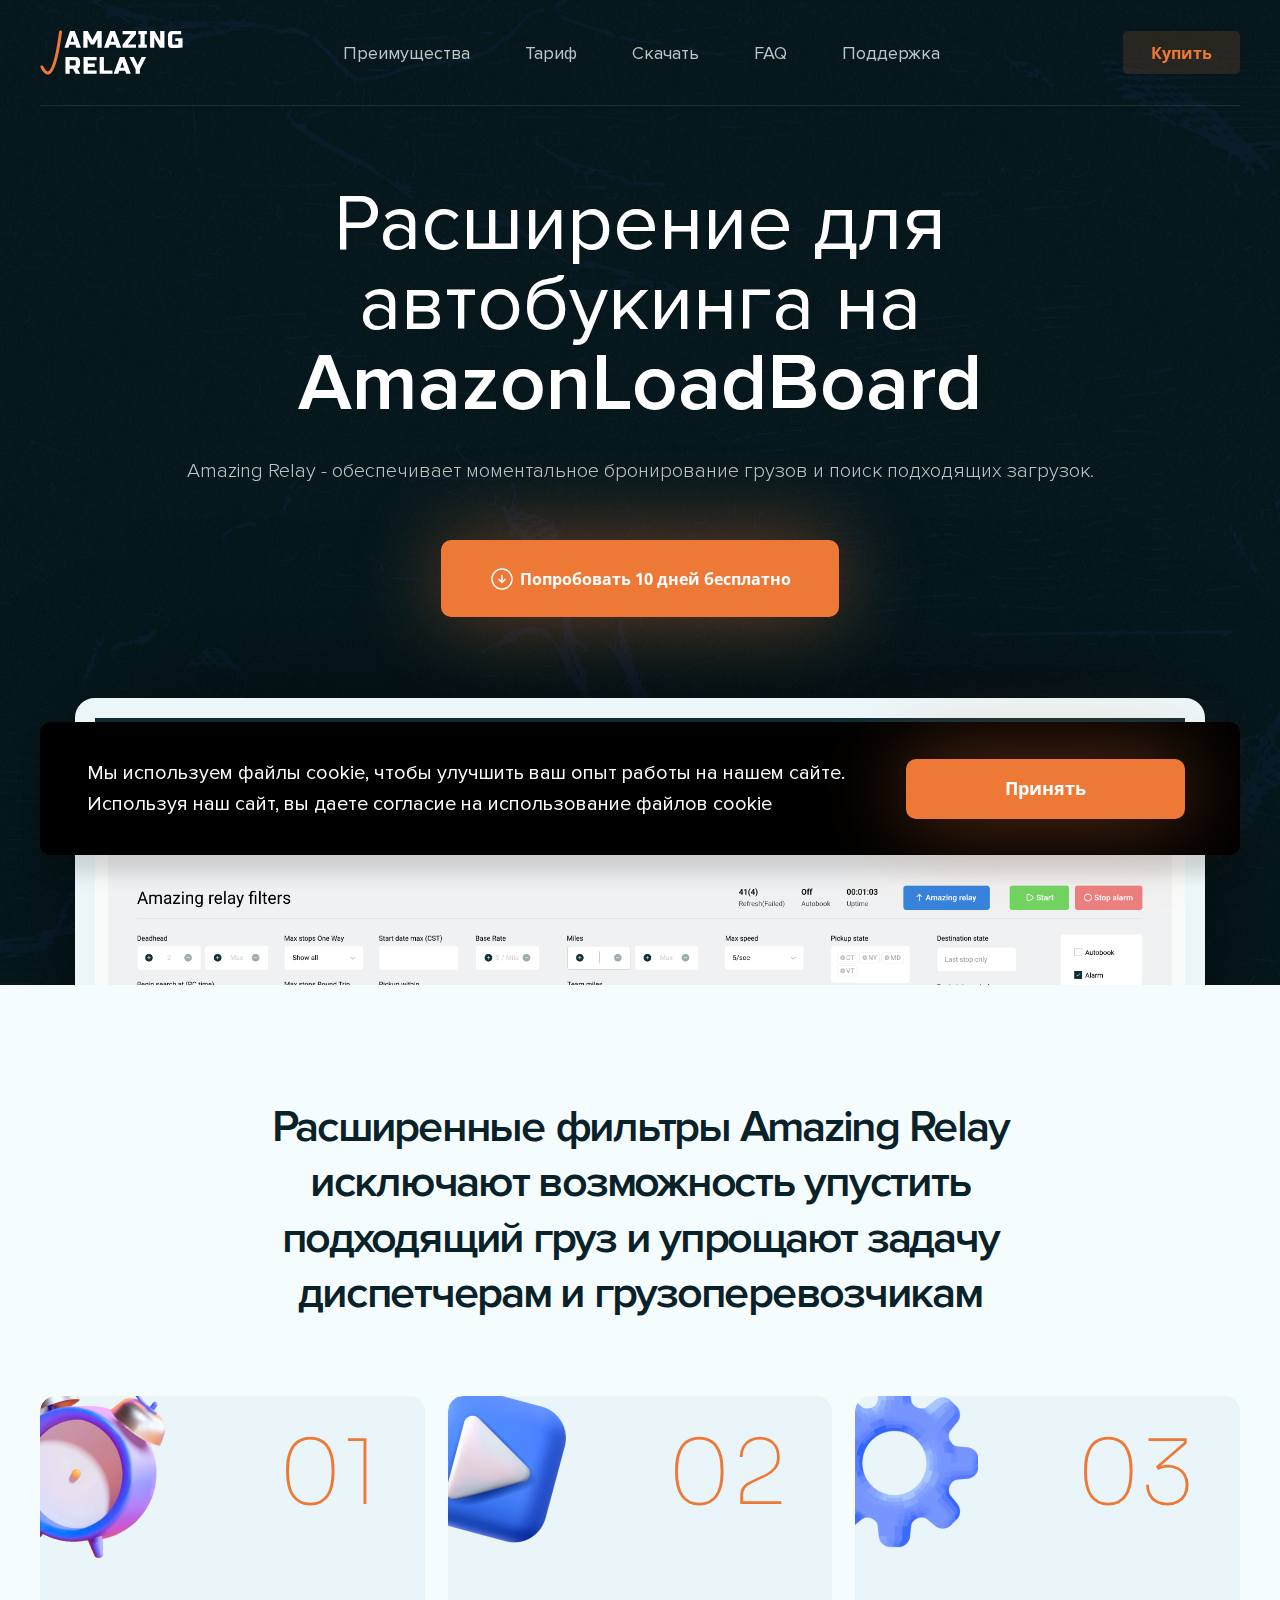
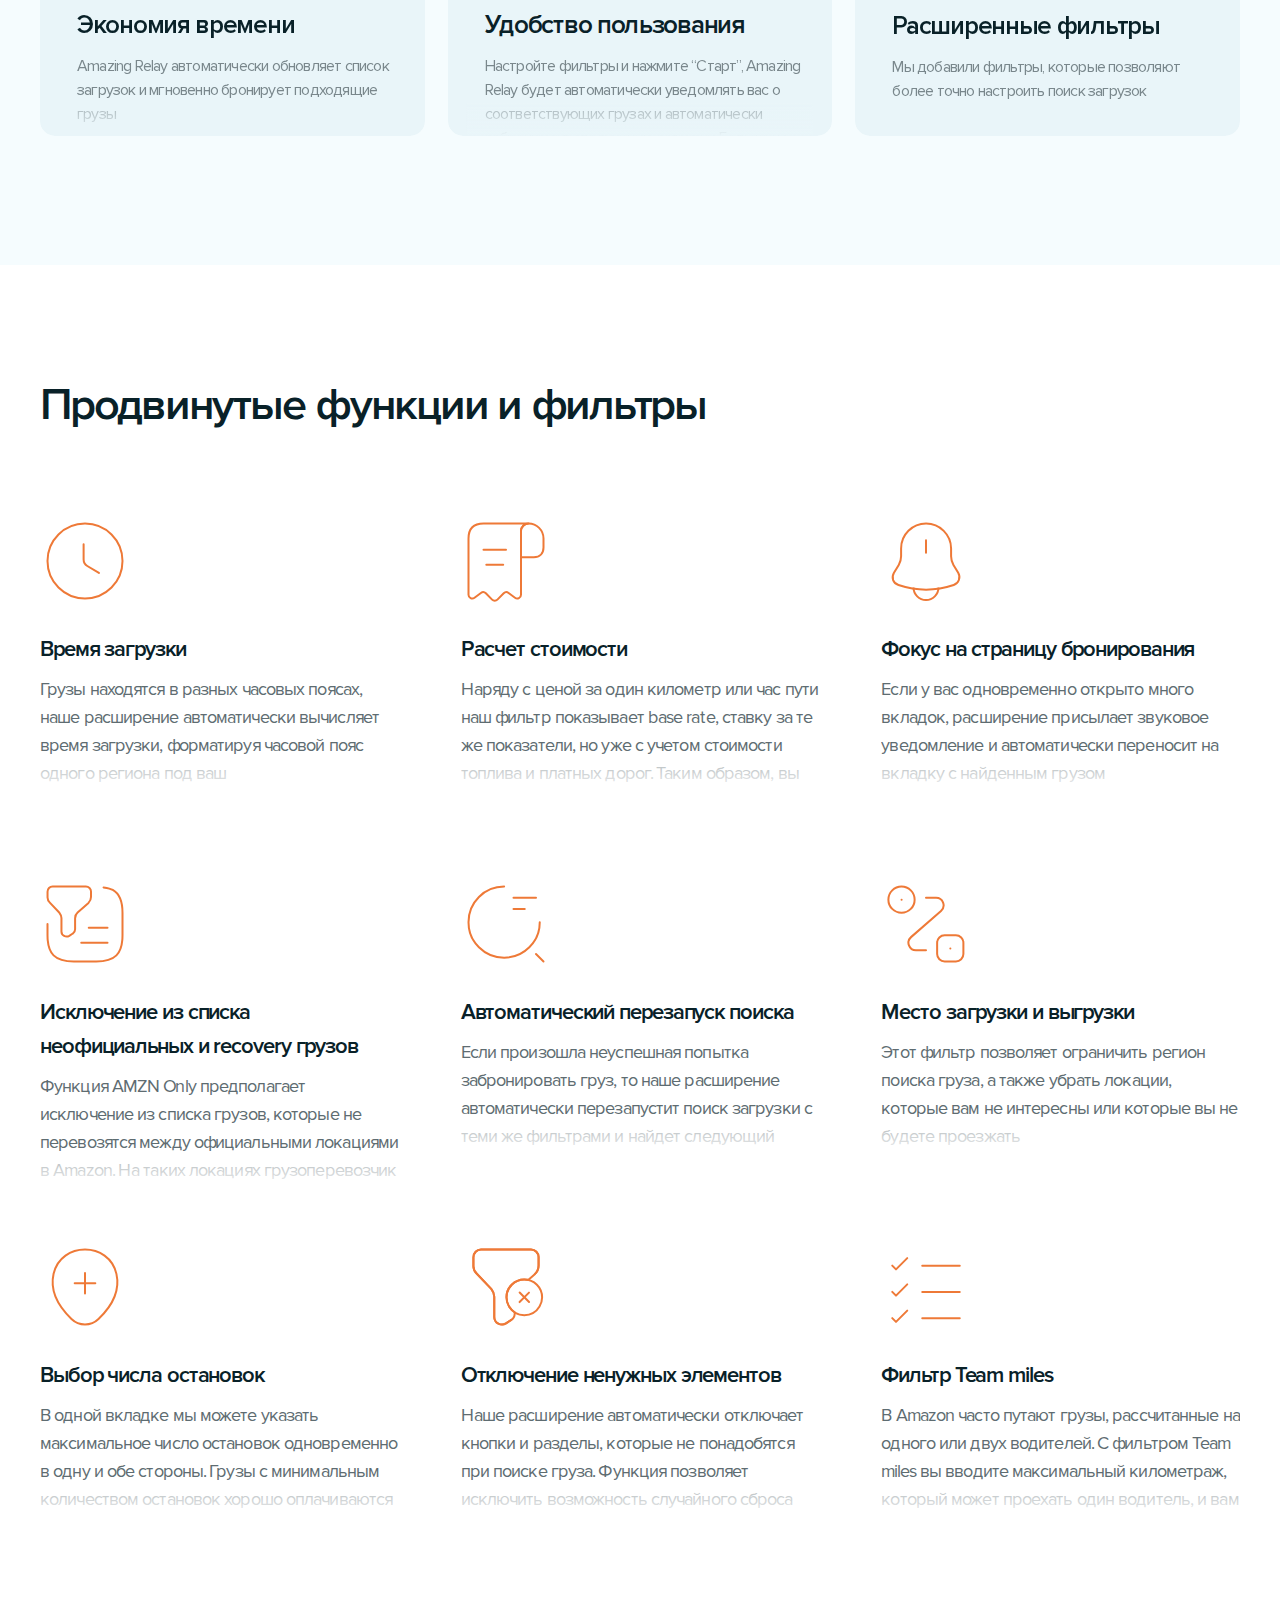
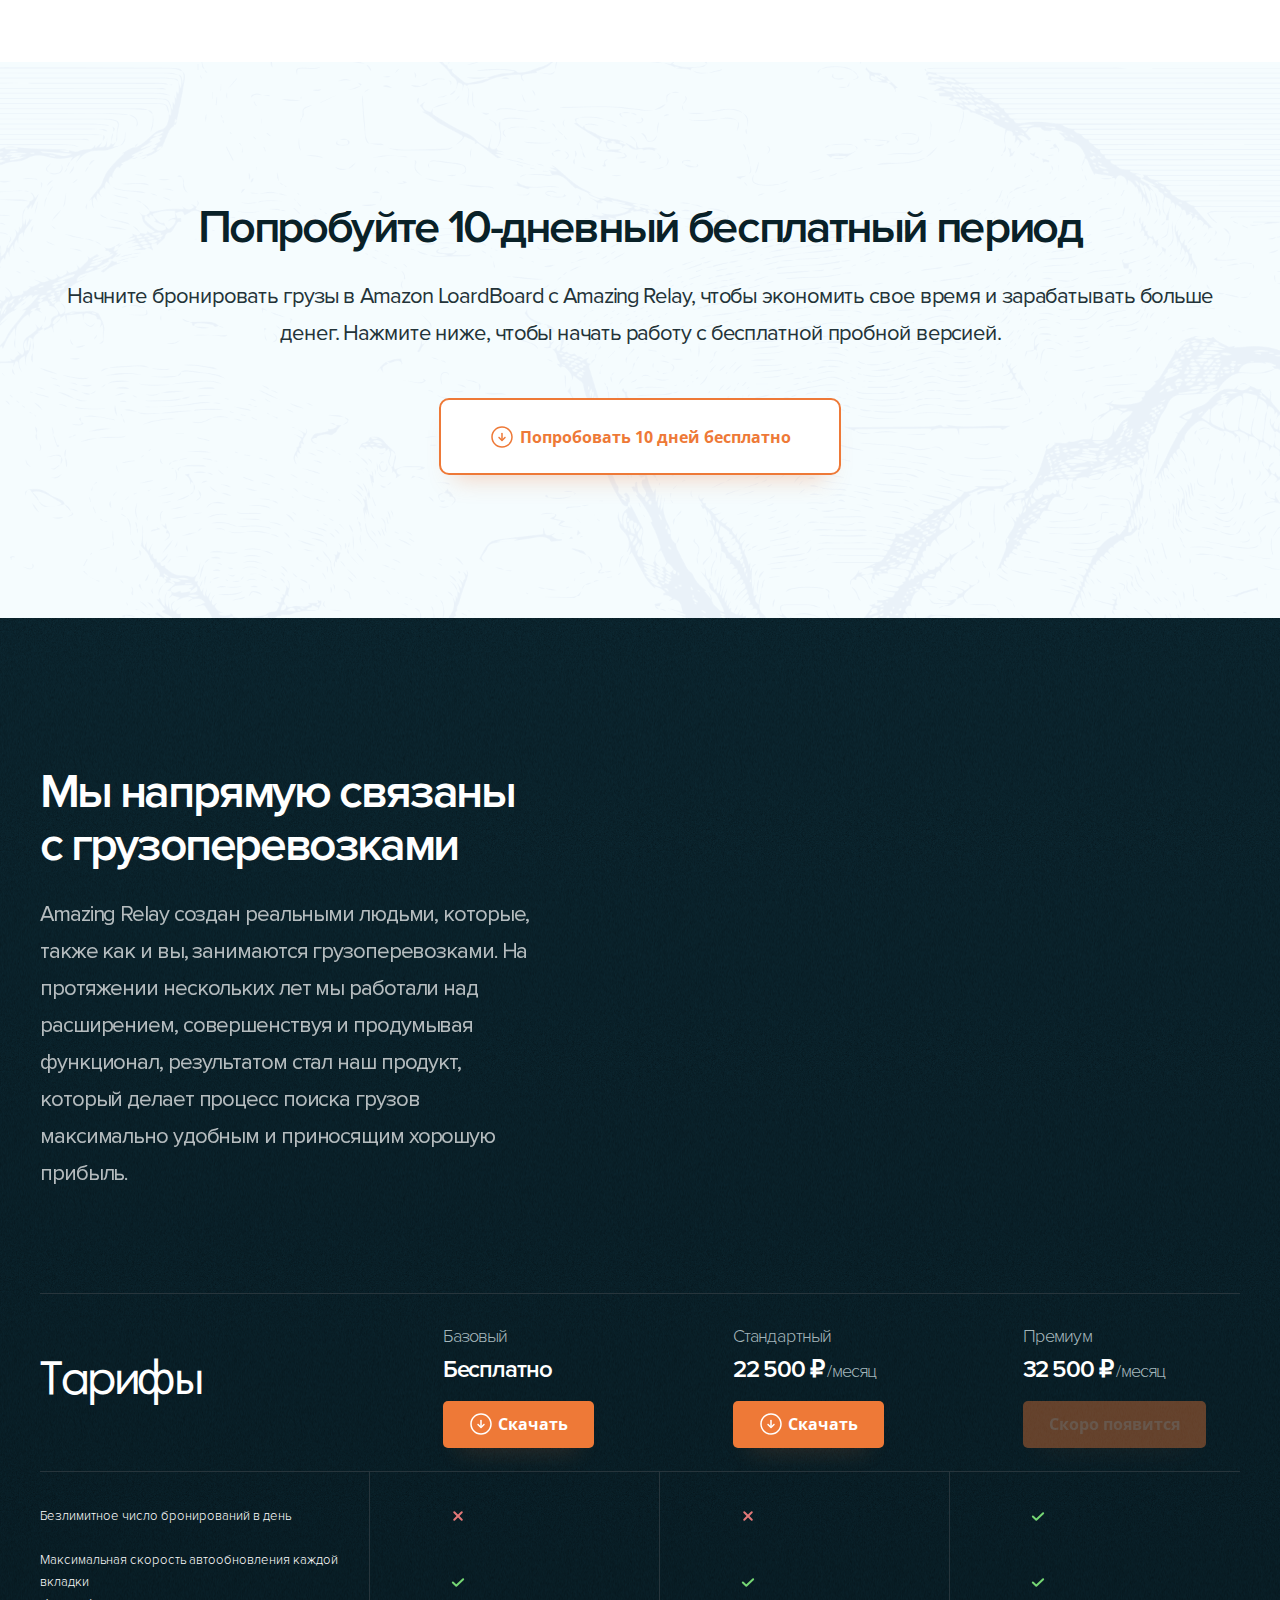
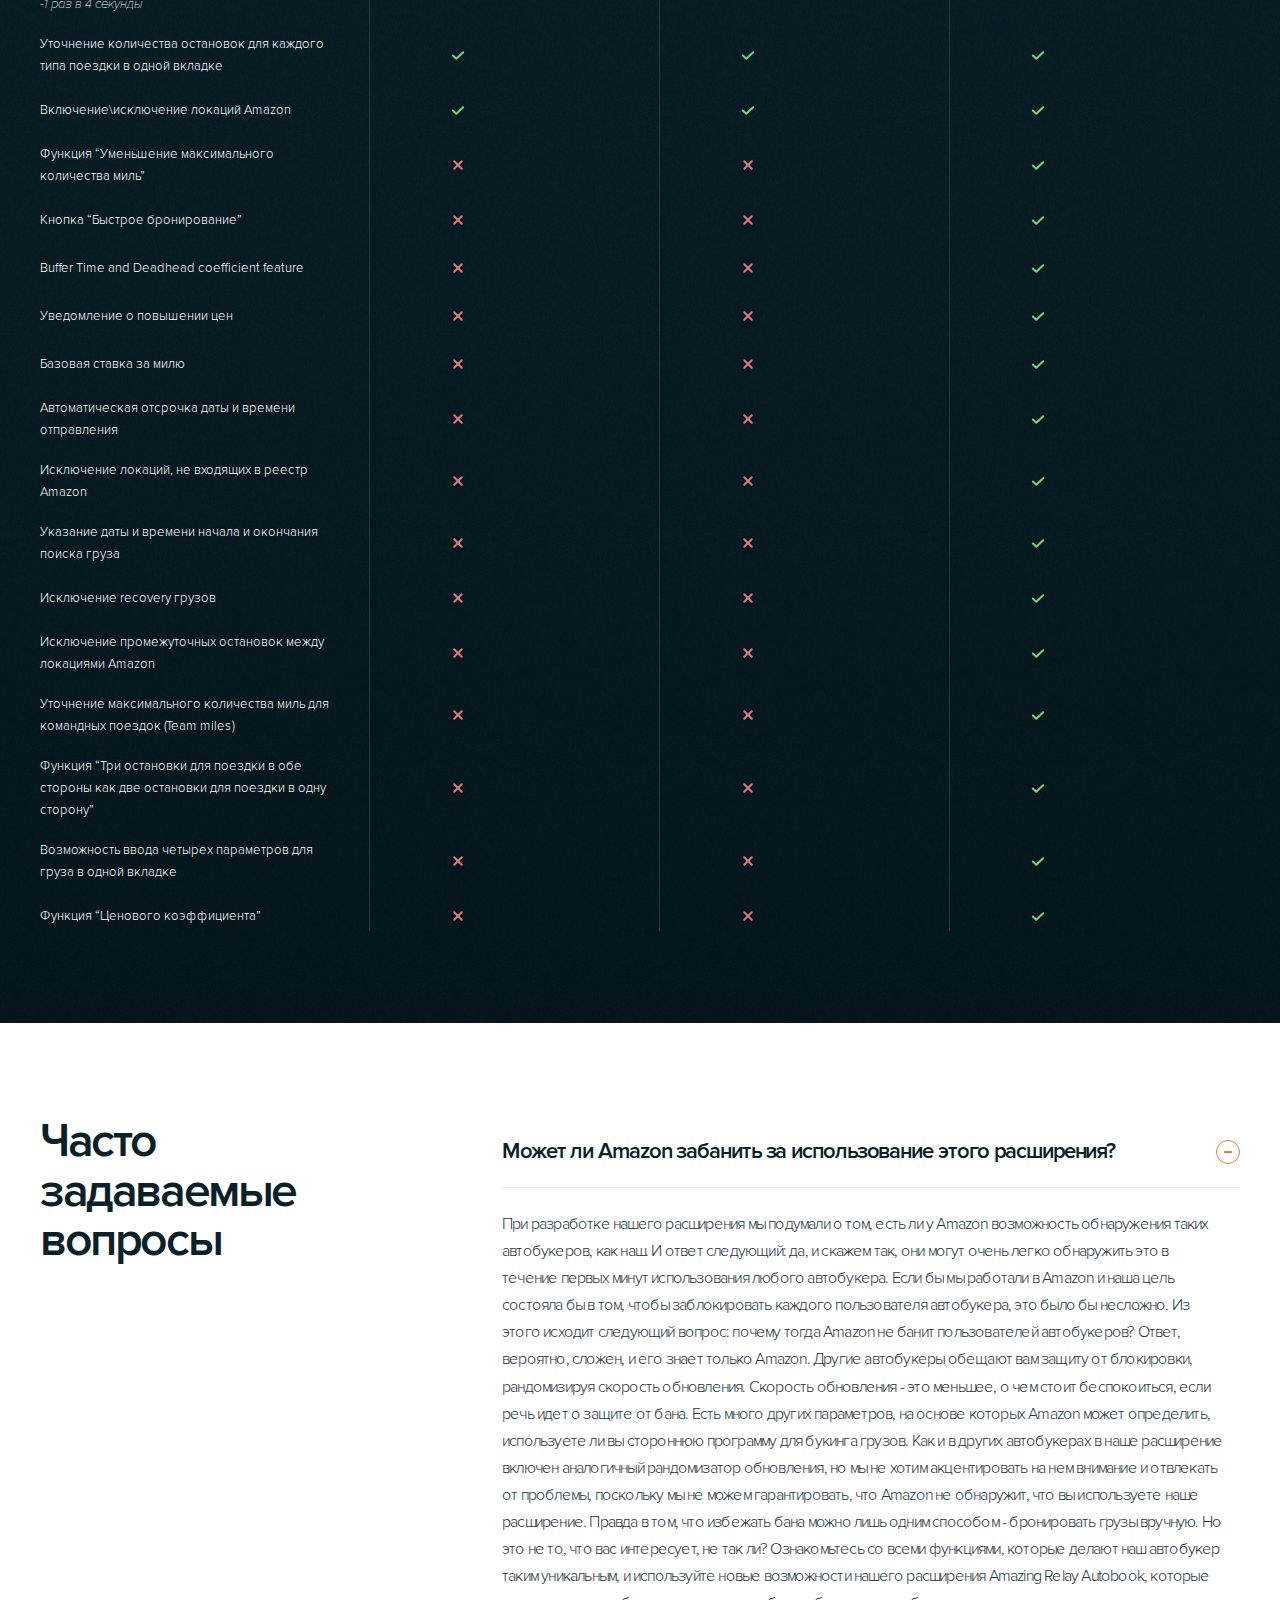
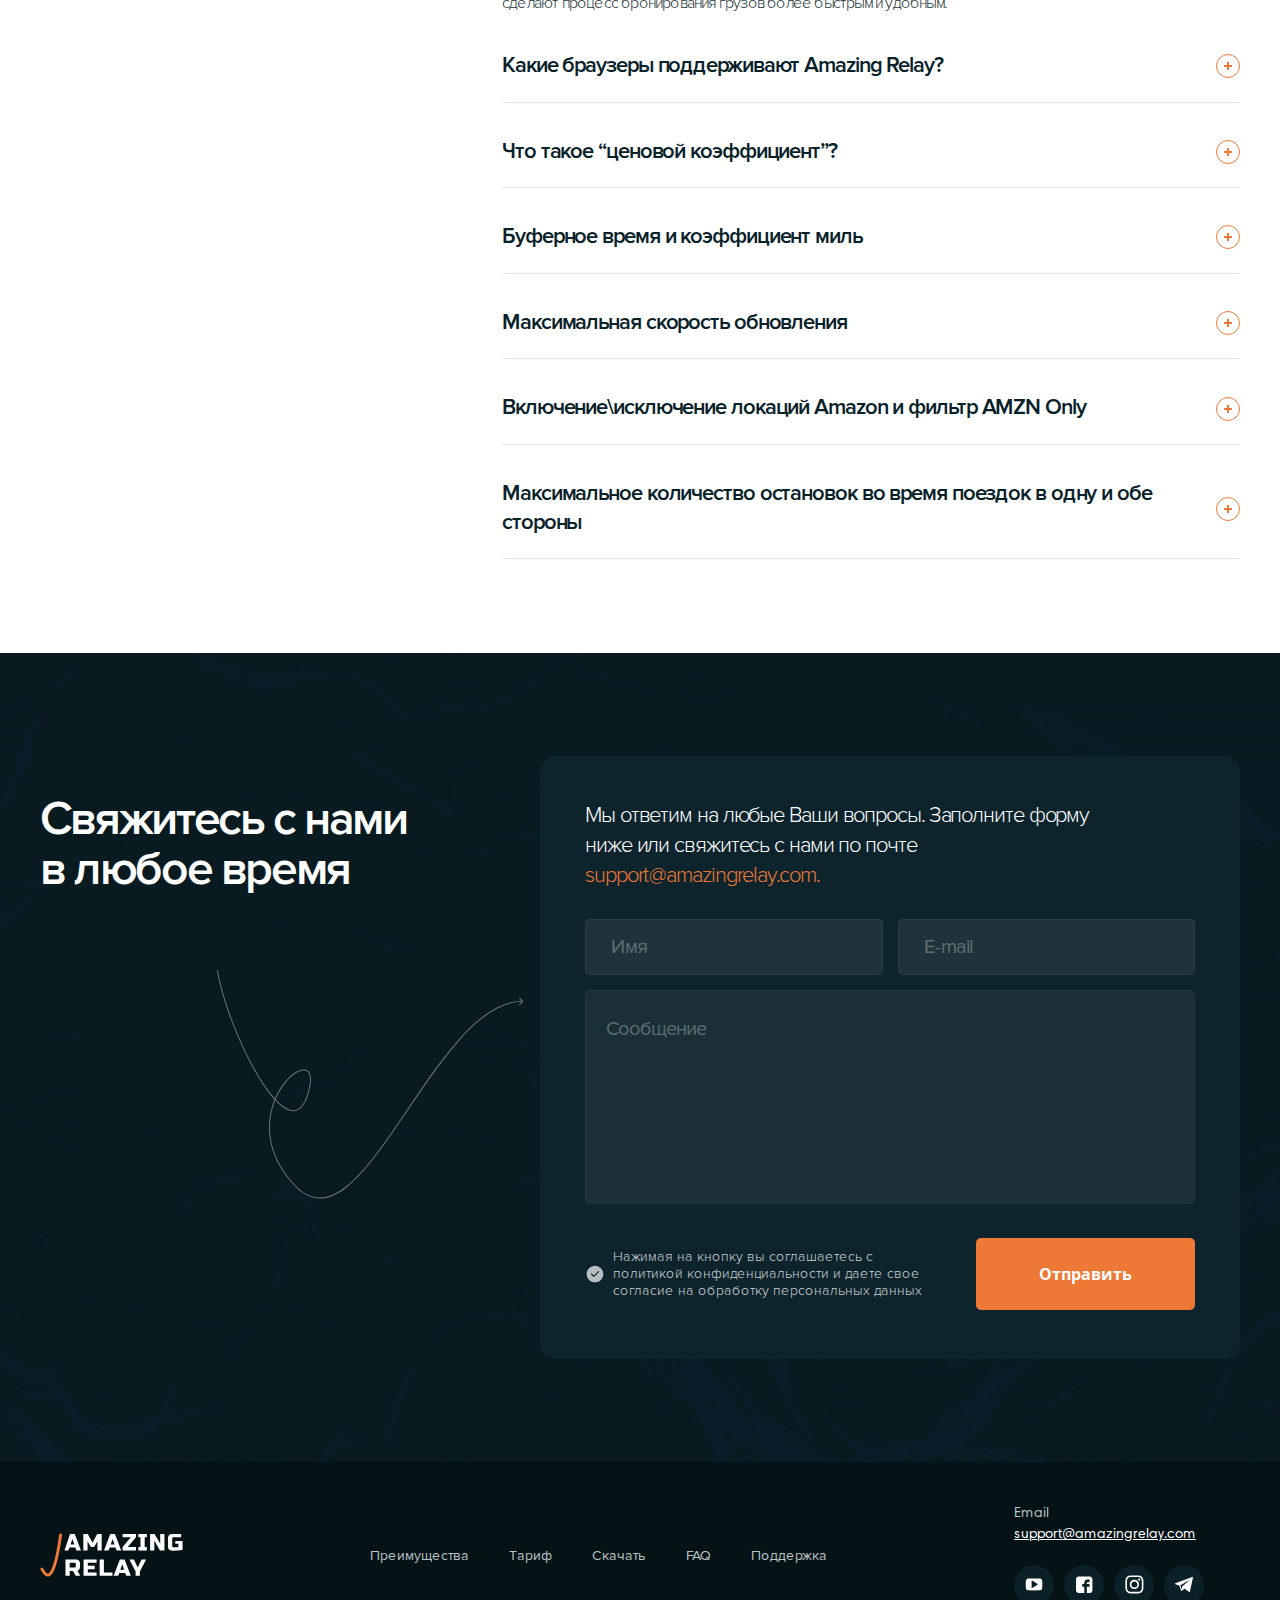
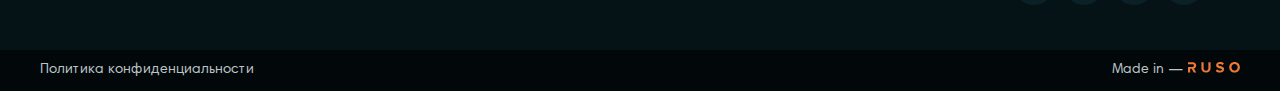
==== index.html @ 5e50ed3c "cookies" ====
<!DOCTYPE html>
<html lang="ru">

<head>
	<title>Amazing</title>
	<meta charset="UTF-8">
	<meta name="format-detection" content="telephone=no">
	<link rel="stylesheet" href="css/style.min.css?_v=20220606115226">
	<link rel="apple-touch-icon-precomposed" sizes="57x57" href="img/favicon/apple-touch-icon-57x57.png" />
	<link rel="apple-touch-icon-precomposed" sizes="114x114" href="img/favicon/apple-touch-icon-114x114.png" />
	<link rel="apple-touch-icon-precomposed" sizes="72x72" href="img/favicon/apple-touch-icon-72x72.png" />
	<link rel="apple-touch-icon-precomposed" sizes="144x144" href="img/favicon/apple-touch-icon-144x144.png" />
	<link rel="apple-touch-icon-precomposed" sizes="60x60" href="img/favicon/apple-touch-icon-60x60.png" />
	<link rel="apple-touch-icon-precomposed" sizes="120x120" href="img/favicon/apple-touch-icon-120x120.png" />
	<link rel="apple-touch-icon-precomposed" sizes="76x76" href="img/favicon/apple-touch-icon-76x76.png" />
	<link rel="apple-touch-icon-precomposed" sizes="152x152" href="img/favicon/apple-touch-icon-152x152.png" />
	<link rel="icon" type="image/png" href="img/favicon/favicon-196x196.png" sizes="196x196" />
	<link rel="icon" type="image/png" href="img/favicon/favicon-96x96.png" sizes="96x96" />
	<link rel="icon" type="image/png" href="img/favicon/favicon-32x32.png" sizes="32x32" />
	<link rel="icon" type="image/png" href="img/favicon/favicon-16x16.png" sizes="16x16" />
	<link rel="icon" type="image/png" href="img/favicon/favicon-128.png" sizes="128x128" />
	<meta name="application-name" content="&nbsp;" />
	<meta name="msapplication-TileColor" content="#FFFFFF" />
	<meta name="msapplication-TileImage" content="img/favicon/mstile-144x144.png" />
	<meta name="msapplication-square70x70logo" content="img/favicon/mstile-70x70.png" />
	<meta name="msapplication-square150x150logo" content="img/favicon/mstile-150x150.png" />
	<meta name="msapplication-wide310x150logo" content="img/favicon/mstile-310x150.png" />
	<meta name="msapplication-square310x310logo" content="img/favicon/mstile-310x310.png" />
	<meta name="viewport" content="width=device-width, initial-scale=1.0">
</head>

<body>
	<div class="wrapper">
		<header class="header">
			<div class="header__container">
				<div class="header__body">

					<button type="button" class="menu__icon icon-menu"><span></span></button>
					<a href="./index.html" class="header__logo"><img src="img/logo.svg" alt=""></a>
					<div class="header__menu menu">

						<nav class="menu__body">
							<button type="button" class="menu__icon icon-menu"><span></span></button>
							<ul class="menu__list">
								<li class="menu__item"><a href="./advantages.html" class="menu__link">Преимущества</a></li>
								<li class="menu__item"><a href="./tarif.html" class="menu__link">Тариф</a></li>
								<li class="menu__item"><a href="./download.html" class="menu__link">Скачать</a></li>
								<li class="menu__item"><a href="./faq.html" class="menu__link">FAQ</a></li>
								<li class="menu__item"><a href="./contacts.html" class="menu__link">Поддержка</a></li>
								<span class="menu__hover"></span>
							</ul>
							<div class="menu__socials socials">
								<a href="#" class="socials__item">
									<svg>
										<use xlink:href="img/icons/icons.svg#svg-youtube"></use>
									</svg>
								</a>
								<a href="#" class="socials__item">
									<svg>
										<use xlink:href="img/icons/icons.svg#svg-facebook"></use>
									</svg>
								</a>
								<a href="#" class="socials__item">
									<svg>
										<use xlink:href="img/icons/icons.svg#svg-instagram"></use>
									</svg>
								</a>
							</div>
						</nav>
					</div>
					<a href="./tarif.html" class="header__button button-transparent">Купить</a>
				</div>
			</div>
		</header>

		<main class="page page__home">
			<section class="main">
				<div class="main__bg-ibg">
					<img src="img/pattern/pattern.png" srcset="img/pattern/pattern@2x.png 2x" alt="">
				</div>
				<div class="main__container">
					<div class="main__wrap">
						<div class="main__body">
							<h1><span>Расширение <br> для автобукинга на </span> AmazonLoadBoard</h1>
							<p>Amazing Relay - обеспечивает моментальное бронирование грузов и поиск
								подходящих загрузок.</p>
							<a href="index.html" download class="main__button button">
								<svg>
									<use xlink:href="img/icons/icons.svg#svg-icon-arrow-down"></use>
								</svg>
								Попробовать 10 дней бесплатно</a>
						</div>
						<div class="main__image">
							<img class="main__parallax" src="img/filters-img-large.png" srcset="img/filters-img-large@2x.png 2x" alt="">
						</div>
					</div>
				</div>
			</section>
			<section class="advantages">
				<div class="advantages__container">
					<div class="advantages__body">
						<div class="advantages__title">
							<h2>Расширенные фильтры Amazing Relay исключают возможность упустить
								подходящий груз и упрощают задачу диспетчерам и грузоперевозчикам</h2>
						</div>
						<div class="advantages__list">
							<div class="advantages__item item-advantages">
								<img class="item-advantages__img" src="img/advantages/clock.png" srcset="img/advantages/clock@2x.png 2x" alt="" alt="">
								<span>01</span>
								<div class="item-advantages__text">
									<h3>Экономия времени</h3>
									<p>Amazing Relay автоматически обновляет список загрузок и мгновенно бронирует подходящие
										грузы
									</p>
								</div>
							</div>
							<div class="advantages__item item-advantages">
								<img class="item-advantages__img" src="img/advantages/play.png" srcset="img/advantages/play@2x.png 2x" alt="" alt="">
								<span>02</span>
								<div class="item-advantages__text">
									<h3>Удобство пользования</h3>
									<p>Настройте фильтры и нажмите “Старт”, Amazing Relay будет автоматически уведомлять вас о
										соответствующих грузах и автоматически забронирует следующую загрузку. Больше не нужно
										вручную обновлять Amazon LoadBoard и упускать дорогие грузы
									</p>
								</div>
							</div>
							<div class="advantages__item item-advantages">
								<img class="item-advantages__img" src="img/advantages/gear.png" srcset="img/advantages/gear@2x.png 2x" alt="">
								<span>03</span>
								<div class="item-advantages__text">
									<h3>Расширенные фильтры</h3>
									<p>Мы добавили фильтры, которые позволяют более точно настроить <br> поиск загрузок
									</p>
								</div>
							</div>
						</div>
					</div>
				</div>
			</section>
			<section class="functions">
				<div class="functions__container">
					<div class="functions__body">
						<div class="functions__title">
							<h2>Продвинутые функции <br> и фильтры</h2>
						</div>
						<div class="functions__list">
							<div class="functions__item item-functions">
								<div class="item-functions__icon">
									<img src="img/icons/icon-clock.svg" alt="">
								</div>
								<h4>Время загрузки</h4>
								<div class="item-functions__button-wrap">
									<button type="button" data-popup="#video" data-watch data-watch-threshold="1" class="item-functions__button button-video">
										<svg>
											<use xlink:href="img/icons/icons.svg#svg-icon-play"></use>
										</svg>
										<span>Смотреть <br>
											видео</span>
									</button>
								</div>
								<div class="item-functions__text">
									<p>Грузы находятся в разных часовых поясах, наше расширение автоматически вычисляет
										время загрузки, форматируя часовой пояс одного региона под ваш</p>
								</div>

							</div>
							<div class="functions__item item-functions">
								<div class="item-functions__icon">
									<img src="img/icons/icon-receipt-text.svg" alt="">
								</div>
								<h4>Расчет стоимости</h4>
								<div class="item-functions__button-wrap">
									<button type="button" data-popup="#video" data-watch data-watch-threshold="1" class="item-functions__button button-video">
										<svg>
											<use xlink:href="img/icons/icons.svg#svg-icon-play"></use>
										</svg>
										<span>Смотреть <br>
											видео</span>
									</button>
								</div>
								<div class="item-functions__text">
									<p>Наряду с ценой за один километр или час пути наш фильтр показывает base rate, ставку
										за те же показатели, но уже с учетом стоимости топлива и платных дорог. Таким
										образом,
										вы можете сразу увидеть конечную цену
										за тот или иной показатель</p>
								</div>
							</div>
							<div class="functions__item item-functions">
								<div class="item-functions__icon">
									<img src="img/icons/icon-notification-bing.svg" alt="">
								</div>
								<h4>Фокус на страницу бронирования</h4>
								<div class="item-functions__button-wrap">
									<button type="button" data-popup="#video" data-watch data-watch-threshold="1" class="item-functions__button button-video">
										<svg>
											<use xlink:href="img/icons/icons.svg#svg-icon-play"></use>
										</svg>
										<span>Смотреть <br>
											видео</span>
									</button>
								</div>
								<div class="item-functions__text">
									<p>Если у вас одновременно открыто много вкладок, расширение присылает звуковое
										уведомление и автоматически переносит
										на вкладку с найденным грузом</p>
								</div>
							</div>
							<div class="functions__item item-functions">
								<div class="item-functions__icon">
									<img src="img/icons/icon-document-filter.svg" alt="">
								</div>
								<h4>Исключение из списка неофициальных и recovery грузов</h4>
								<div class="item-functions__button-wrap">
									<button type="button" data-popup="#video" data-watch data-watch-threshold="1" class="item-functions__button button-video">
										<svg>
											<use xlink:href="img/icons/icons.svg#svg-icon-play"></use>
										</svg>
										<span>Смотреть <br>
											видео</span>
									</button>
								</div>
								<div class="item-functions__text">
									<p>Функция AMZN Only предполагает исключение из списка грузов, которые не перевозятся
										между официальными локациями в Amazon.
										На таких локациях грузоперевозчик теряет много времени. С фильтром No recoveries в
										списках будут исключаться такие типы грузов
									</p>
								</div>
							</div>
							<div class="functions__item item-functions">
								<div class="item-functions__icon">
									<img src="img/icons/icon-search-status.svg" alt="">
								</div>
								<h4>Автоматический перезапуск поиска</h4>
								<div class="item-functions__button-wrap">
									<button type="button" data-popup="#video" data-watch data-watch-threshold="1" class="item-functions__button button-video">
										<svg>
											<use xlink:href="img/icons/icons.svg#svg-icon-play"></use>
										</svg>
										<span>Смотреть <br>
											видео</span>
									</button>
								</div>
								<div class="item-functions__text">
									<p>Если произошла неуспешная попытка забронировать груз, то наше расширение автоматически
										перезапустит поиск загрузки с теми же фильтрами и найдет следующий потенциальный груз
									</p>
								</div>
							</div>
							<div class="functions__item item-functions">
								<div class="item-functions__icon">
									<img src="img/icons/icon-routing-2.svg" alt="">
								</div>
								<h4>Место загрузки и выгрузки</h4>
								<div class="item-functions__button-wrap">
									<button type="button" data-popup="#video" data-watch data-watch-threshold="1" class="item-functions__button button-video">
										<svg>
											<use xlink:href="img/icons/icons.svg#svg-icon-play"></use>
										</svg>
										<span>Смотреть <br>
											видео</span>
									</button>
								</div>
								<div class="item-functions__text">
									<p>Этот фильтр позволяет ограничить регион поиска груза, а также убрать локации, которые
										вам не интересны или которые вы не будете проезжать
									</p>
								</div>
							</div>
							<div class="functions__item item-functions">
								<div class="item-functions__icon">
									<img src="img/icons/icon-location-add.svg" alt="">
								</div>
								<h4>Выбор числа остановок</h4>
								<div class="item-functions__button-wrap">
									<button type="button" data-popup="#video" data-watch data-watch-threshold="1" class="item-functions__button button-video">
										<svg>
											<use xlink:href="img/icons/icons.svg#svg-icon-play"></use>
										</svg>
										<span>Смотреть <br>
											видео</span>
									</button>
								</div>
								<div class="item-functions__text">
									<p>В одной вкладке мы можете указать максимальное число остановок одновременно в одну и
										обе стороны. Грузы с минимальным количеством остановок хорошо оплачиваются
									</p>
								</div>
							</div>
							<div class="functions__item item-functions">
								<div class="item-functions__icon">
									<img src="img/icons/icon-filter-remove.svg" alt="">
								</div>
								<h4>Отключение ненужных элементов</h4>
								<div class="item-functions__button-wrap">
									<button type="button" data-popup="#video" data-watch data-watch-threshold="1" class="item-functions__button button-video">
										<svg>
											<use xlink:href="img/icons/icons.svg#svg-icon-play"></use>
										</svg>
										<span>Смотреть <br>
											видео</span>
									</button>
								</div>
								<div class="item-functions__text">
									<p>Наше расширение автоматически отключает кнопки и разделы, которые не понадобятся
										при поиске груза. Функция позволяет исключить возможность случайного сброса фильтров и
										поиска “похожих грузов”, которые часто мало оплачиваются
									</p>
								</div>
							</div>
							<div class="functions__item item-functions">
								<div class="item-functions__icon">
									<img src="img/icons/icon-task.svg" alt="">
								</div>
								<h4>Фильтр Team miles</h4>
								<div class="item-functions__button-wrap">
									<button type="button" data-popup="#video" data-watch data-watch-threshold="1" class="item-functions__button button-video">
										<svg>
											<use xlink:href="img/icons/icons.svg#svg-icon-play"></use>
										</svg>
										<span>Смотреть <br>
											видео</span>
									</button>
								</div>
								<div class="item-functions__text">
									<p>В Amazon часто путают грузы, рассчитанные
										на одного или двух водителей. С фильтром Team miles вы вводите максимальный километраж,
										который может проехать один водитель, и вам высвечивается список с потенциальными
										поездками
									</p>
								</div>
							</div>
						</div>
					</div>
				</div>
			</section>
			<section class="trial">
				<div class="trial__bg-ibg">
					<img data-src="img/pattern/pattern.png" data-src="img/pattern/pattern@2x.png 2x" alt="">
				</div>
				<div class="trial__container">
					<div class="trial__body">
						<div class="trial__text">
							<h2>Попробуйте 10-дневный бесплатный период</h2>
							<p>Начните бронировать грузы в Amazon LoardBoard с Amazing Relay, чтобы экономить свое время и
								зарабатывать больше денег. Нажмите ниже, чтобы начать работу с бесплатной пробной версией.</p>
						</div>

						<a href="index.html" download class="trial__button button-white">
							<svg>
								<use xlink:href="img/icons/icons.svg#svg-icon-arrow-down"></use>
							</svg>
							Попробовать 10 дней бесплатно</a>
					</div>
				</div>
			</section>
			<section class="tarifs">
				<div class=" tarifs__container">
					<div class="tarifs__body">
						<div class="tarifs__head">
							<div class="tarifs__content">
								<div class="tarifs__text ">
									<h2>Мы напрямую связаны <br>
										с грузоперевозками</h2>
									<p>Amazing Relay создан реальными людьми, которые, также как и вы, занимаются
										грузоперевозками.
										На протяжении нескольких лет мы работали над расширением, совершенствуя и продумывая
										функционал, результатом стал наш продукт, который делает процесс поиска грузов максимально
										удобным и приносящим хорошую прибыль.
									</p>
								</div>
							</div>
							<div class="tarifs__cars animated">
								<img src="img/car-1.png" srcset="img/car-1@2x.png 2x" alt="">
								<img src="img/car-2.png" srcset="img/car-2@2x.png 2x" alt="">
							</div>
						</div>
						<div class="tarifs__list list-tarifs">
							<div class="list-tarifs__head">
								<div class="list-tarifs__col">
									<div class="list-tarifs__title">
										<h2>Тарифы</h2>
									</div>
								</div>
								<div class="list-tarifs__col">
									<div class="list-tarifs__name">
										<p>Базовый</p>
									</div>
									<div class="list-tarifs__price">
										<p><span>Бесплатно</span></p>
									</div>
									<a href="index.html" download class="list-tarifs__button button">
										<svg>
											<use xlink:href="img/icons/icons.svg#svg-icon-arrow-down"></use>
										</svg>
										Скачать</a>
								</div>
								<div class="list-tarifs__col">
									<div class="list-tarifs__name">
										<p>Стандартный</p>
									</div>
									<div class="list-tarifs__price">
										<p><span>22 500 ₽</span> /месяц</p>
									</div>
									<a href="index.html" download class="list-tarifs__button button">
										<svg>
											<use xlink:href="img/icons/icons.svg#svg-icon-arrow-down"></use>
										</svg> Скачать</a>
								</div>
								<div class="list-tarifs__col">
									<div class="list-tarifs__name">
										<p>Премиум</p>
									</div>
									<div class="list-tarifs__price">
										<p><span>32 500 ₽</span> /месяц</p>
									</div>
									<a href="#" download class="list-tarifs__button button _disabled">
										<svg>
											<use xlink:href="img/icons/icons.svg#svg-icon-arrow-down"></use>
										</svg> Скоро появится</a>
								</div>
							</div>
							<div class="list-tarifs__body">
								<div class="list-tarifs__row">
									<div class="list-tarifs__col"></div>
									<div class="list-tarifs__col"></div>
									<div class="list-tarifs__col"></div>
									<div class="list-tarifs__col"></div>
								</div>
								<div class="list-tarifs__row">
									<div class="list-tarifs__col">
										<div class="list-tarifs__option">
											<p>Безлимитное число бронирований в день</p>
										</div>
									</div>
									<div class="list-tarifs__col">
										<img src="img/icons/icon-xcircle.svg" alt="" class="list-tarifs__icon">
									</div>
									<div class="list-tarifs__col">
										<img src="img/icons/icon-xcircle.svg" alt="" class="list-tarifs__icon">
									</div>
									<div class="list-tarifs__col">
										<img src="img/icons/icon-checkcircle.svg" alt="" class="list-tarifs__icon">
									</div>
								</div>
								<div class="list-tarifs__row">
									<div class="list-tarifs__col">
										<div class="list-tarifs__option">
											<p>Максимальная скорость автообновления каждой вкладки
												<span>-1 раз в 4 секунды</span>
											</p>
										</div>
									</div>
									<div class="list-tarifs__col">
										<img src="img/icons/icon-checkcircle.svg" alt="" class="list-tarifs__icon">
									</div>
									<div class="list-tarifs__col">
										<img src="img/icons/icon-checkcircle.svg" alt="" class="list-tarifs__icon">
									</div>
									<div class="list-tarifs__col">
										<img src="img/icons/icon-checkcircle.svg" alt="" class="list-tarifs__icon">
									</div>
								</div>
								<div class="list-tarifs__row">
									<div class="list-tarifs__col">
										<div class="list-tarifs__option">
											<p>Уточнение количества остановок для каждого типа поездки в одной вкладке
											</p>
										</div>
									</div>
									<div class="list-tarifs__col">
										<img src="img/icons/icon-checkcircle.svg" alt="" class="list-tarifs__icon">
									</div>
									<div class="list-tarifs__col">
										<img src="img/icons/icon-checkcircle.svg" alt="" class="list-tarifs__icon">
									</div>
									<div class="list-tarifs__col">
										<img src="img/icons/icon-checkcircle.svg" alt="" class="list-tarifs__icon">
									</div>
								</div>
								<div class="list-tarifs__row">
									<div class="list-tarifs__col">
										<div class="list-tarifs__option">
											<p>Включение\исключение локаций Amazon
											</p>
										</div>
									</div>
									<div class="list-tarifs__col">
										<img src="img/icons/icon-checkcircle.svg" alt="" class="list-tarifs__icon">
									</div>
									<div class="list-tarifs__col">
										<img src="img/icons/icon-checkcircle.svg" alt="" class="list-tarifs__icon">
									</div>
									<div class="list-tarifs__col">
										<img src="img/icons/icon-checkcircle.svg" alt="" class="list-tarifs__icon">
									</div>
								</div>
								<div class="list-tarifs__row">
									<div class="list-tarifs__col">
										<div class="list-tarifs__option">
											<p>Функция “Уменьшение максимального количества миль”
											</p>
										</div>
									</div>
									<div class="list-tarifs__col">
										<img src="img/icons/icon-xcircle.svg" alt="" class="list-tarifs__icon">
									</div>
									<div class="list-tarifs__col">
										<img src="img/icons/icon-xcircle.svg" alt="" class="list-tarifs__icon">
									</div>
									<div class="list-tarifs__col">
										<img src="img/icons/icon-checkcircle.svg" alt="" class="list-tarifs__icon">
									</div>
								</div>
								<div class="list-tarifs__row">
									<div class="list-tarifs__col">
										<div class="list-tarifs__option">
											<p>Кнопка “Быстрое бронирование”
											</p>
										</div>
									</div>
									<div class="list-tarifs__col">
										<img src="img/icons/icon-xcircle.svg" alt="" class="list-tarifs__icon">
									</div>
									<div class="list-tarifs__col">
										<img src="img/icons/icon-xcircle.svg" alt="" class="list-tarifs__icon">
									</div>
									<div class="list-tarifs__col">
										<img src="img/icons/icon-checkcircle.svg" alt="" class="list-tarifs__icon">
									</div>
								</div>
								<div class="list-tarifs__row">
									<div class="list-tarifs__col">
										<div class="list-tarifs__option">
											<p>Buffer Time and Deadhead coefficient feature
											</p>
										</div>
									</div>
									<div class="list-tarifs__col">
										<img src="img/icons/icon-xcircle.svg" alt="" class="list-tarifs__icon">
									</div>
									<div class="list-tarifs__col">
										<img src="img/icons/icon-xcircle.svg" alt="" class="list-tarifs__icon">
									</div>
									<div class="list-tarifs__col">
										<img src="img/icons/icon-checkcircle.svg" alt="" class="list-tarifs__icon">
									</div>
								</div>
								<div class="list-tarifs__row">
									<div class="list-tarifs__col">
										<div class="list-tarifs__option">
											<p>Уведомление о повышении цен
											</p>
										</div>
									</div>
									<div class="list-tarifs__col">
										<img src="img/icons/icon-xcircle.svg" alt="" class="list-tarifs__icon">
									</div>
									<div class="list-tarifs__col">
										<img src="img/icons/icon-xcircle.svg" alt="" class="list-tarifs__icon">
									</div>
									<div class="list-tarifs__col">
										<img src="img/icons/icon-checkcircle.svg" alt="" class="list-tarifs__icon">
									</div>
								</div>
								<div class="list-tarifs__row">
									<div class="list-tarifs__col">
										<div class="list-tarifs__option">
											<p>Базовая ставка за милю
											</p>
										</div>
									</div>
									<div class="list-tarifs__col">
										<img src="img/icons/icon-xcircle.svg" alt="" class="list-tarifs__icon">
									</div>
									<div class="list-tarifs__col">
										<img src="img/icons/icon-xcircle.svg" alt="" class="list-tarifs__icon">
									</div>
									<div class="list-tarifs__col">
										<img src="img/icons/icon-checkcircle.svg" alt="" class="list-tarifs__icon">
									</div>
								</div>
								<div class="list-tarifs__row">
									<div class="list-tarifs__col">
										<div class="list-tarifs__option">
											<p>Автоматическая отсрочка даты и времени отправления
											</p>
										</div>
									</div>
									<div class="list-tarifs__col">
										<img src="img/icons/icon-xcircle.svg" alt="" class="list-tarifs__icon">
									</div>
									<div class="list-tarifs__col">
										<img src="img/icons/icon-xcircle.svg" alt="" class="list-tarifs__icon">
									</div>
									<div class="list-tarifs__col">
										<img src="img/icons/icon-checkcircle.svg" alt="" class="list-tarifs__icon">
									</div>
								</div>
								<div class="list-tarifs__row">
									<div class="list-tarifs__col">
										<div class="list-tarifs__option">
											<p>Исключение локаций, не входящих в реестр Amazon
											</p>
										</div>
									</div>
									<div class="list-tarifs__col">
										<img src="img/icons/icon-xcircle.svg" alt="" class="list-tarifs__icon">
									</div>
									<div class="list-tarifs__col">
										<img src="img/icons/icon-xcircle.svg" alt="" class="list-tarifs__icon">
									</div>
									<div class="list-tarifs__col">
										<img src="img/icons/icon-checkcircle.svg" alt="" class="list-tarifs__icon">
									</div>
								</div>
								<div class="list-tarifs__row">
									<div class="list-tarifs__col">
										<div class="list-tarifs__option">
											<p>Указание даты и времени начала и окончания поиска груза
											</p>
										</div>
									</div>
									<div class="list-tarifs__col">
										<img src="img/icons/icon-xcircle.svg" alt="" class="list-tarifs__icon">
									</div>
									<div class="list-tarifs__col">
										<img src="img/icons/icon-xcircle.svg" alt="" class="list-tarifs__icon">
									</div>
									<div class="list-tarifs__col">
										<img src="img/icons/icon-checkcircle.svg" alt="" class="list-tarifs__icon">
									</div>
								</div>
								<div class="list-tarifs__row">
									<div class="list-tarifs__col">
										<div class="list-tarifs__option">
											<p>Исключение recovery грузов
											</p>
										</div>
									</div>
									<div class="list-tarifs__col">
										<img src="img/icons/icon-xcircle.svg" alt="" class="list-tarifs__icon">
									</div>
									<div class="list-tarifs__col">
										<img src="img/icons/icon-xcircle.svg" alt="" class="list-tarifs__icon">
									</div>
									<div class="list-tarifs__col">
										<img src="img/icons/icon-checkcircle.svg" alt="" class="list-tarifs__icon">
									</div>
								</div>
								<div class="list-tarifs__row">
									<div class="list-tarifs__col">
										<div class="list-tarifs__option">
											<p>Исключение промежуточных остановок между локациями Amazon
											</p>
										</div>
									</div>
									<div class="list-tarifs__col">
										<img src="img/icons/icon-xcircle.svg" alt="" class="list-tarifs__icon">
									</div>
									<div class="list-tarifs__col">
										<img src="img/icons/icon-xcircle.svg" alt="" class="list-tarifs__icon">
									</div>
									<div class="list-tarifs__col">
										<img src="img/icons/icon-checkcircle.svg" alt="" class="list-tarifs__icon">
									</div>
								</div>
								<div class="list-tarifs__row">
									<div class="list-tarifs__col">
										<div class="list-tarifs__option">
											<p>Уточнение максимального количества миль для командных поездок (Team miles)
											</p>
										</div>
									</div>
									<div class="list-tarifs__col">
										<img src="img/icons/icon-xcircle.svg" alt="" class="list-tarifs__icon">
									</div>
									<div class="list-tarifs__col">
										<img src="img/icons/icon-xcircle.svg" alt="" class="list-tarifs__icon">
									</div>
									<div class="list-tarifs__col">
										<img src="img/icons/icon-checkcircle.svg" alt="" class="list-tarifs__icon">
									</div>
								</div>
								<div class="list-tarifs__row">
									<div class="list-tarifs__col">
										<div class="list-tarifs__option">
											<p>Функция “Три остановки для поездки в обе стороны как две остановки для поездки в
												одну сторону”
											</p>
										</div>
									</div>
									<div class="list-tarifs__col">
										<img src="img/icons/icon-xcircle.svg" alt="" class="list-tarifs__icon">
									</div>
									<div class="list-tarifs__col">
										<img src="img/icons/icon-xcircle.svg" alt="" class="list-tarifs__icon">
									</div>
									<div class="list-tarifs__col">
										<img src="img/icons/icon-checkcircle.svg" alt="" class="list-tarifs__icon">
									</div>
								</div>
								<div class="list-tarifs__row">
									<div class="list-tarifs__col">
										<div class="list-tarifs__option">
											<p>Возможность ввода четырех параметров для груза в одной вкладке
											</p>
										</div>
									</div>
									<div class="list-tarifs__col">
										<img src="img/icons/icon-xcircle.svg" alt="" class="list-tarifs__icon">
									</div>
									<div class="list-tarifs__col">
										<img src="img/icons/icon-xcircle.svg" alt="" class="list-tarifs__icon">
									</div>
									<div class="list-tarifs__col">
										<img src="img/icons/icon-checkcircle.svg" alt="" class="list-tarifs__icon">
									</div>
								</div>
								<div class="list-tarifs__row">
									<div class="list-tarifs__col">
										<div class="list-tarifs__option">
											<p>Функция “Ценового коэффициента”
											</p>
										</div>
									</div>
									<div class="list-tarifs__col">
										<img src="img/icons/icon-xcircle.svg" alt="" class="list-tarifs__icon">
									</div>
									<div class="list-tarifs__col">
										<img src="img/icons/icon-xcircle.svg" alt="" class="list-tarifs__icon">
									</div>
									<div class="list-tarifs__col">
										<img src="img/icons/icon-checkcircle.svg" alt="" class="list-tarifs__icon">
									</div>
								</div>
							</div>
						</div>
						<div class="tarifs__sliders sliders-tarifs">
							<div class="sliders-tarifs__head">
								<div class="sliders-tarifs__title">
									<h2>Тарифы</h2>
								</div>
								<div class="sliders-tarifs__head-slider swiper">
									<div class="sliders-tarifs__wrapper swiper-wrapper">
										<div class="sliders-tarifs__slide slide-tarifs swiper-slide">
											<div class="list-tarifs__info">
												<div class="list-tarifs__name">
													<p>Базовый</p>
												</div>
												<div class="list-tarifs__price">
													<p><span>Бесплатно</span></p>
												</div>
											</div>

											<a href="index.html" download class="list-tarifs__button button">
												<svg>
													<use xlink:href="img/icons/icons.svg#svg-icon-arrow-down"></use>
												</svg> Скачать</a>

										</div>
										<div class="sliders-tarifs__slide slide-tarifs swiper-slide">
											<div class="list-tarifs__info">
												<div class="list-tarifs__name">
													<p>Стандартный</p>
												</div>
												<div class="list-tarifs__price">
													<p><span>22 500 ₽</span> /месяц</p>
												</div>
											</div>
											<a href="index.html" download class="list-tarifs__button button">
												<svg>
													<use xlink:href="img/icons/icons.svg#svg-icon-arrow-down"></use>
												</svg> Скачать</a>

										</div>
										<div class="sliders-tarifs__slide slide-tarifs swiper-slide">
											<div class="list-tarifs__info">
												<div class="list-tarifs__name">
													<p>Премиум</p>
												</div>
												<div class="list-tarifs__price">
													<p><span>32 500 ₽</span> /месяц</p>
												</div>
											</div>
											<a href="#" download class="list-tarifs__button button _disabled">
												<svg>
													<use xlink:href="img/icons/icons.svg#svg-icon-arrow-down"></use>
												</svg>
												Скоро</a>

										</div>
									</div>
									<!-- <div class="sliders-tarifs__arrows"> -->
									<button type="button" class="sliders-tarifs__arrow sliders-tarifs__prev">
										<svg>
											<use xlink:href="img/icons/icons.svg#svg-arrow-left"></use>
										</svg>
									</button>
									<button type="button" class="sliders-tarifs__arrow sliders-tarifs__next">
										<svg>
											<use xlink:href="img/icons/icons.svg#svg-arrow-right"></use>
										</svg>
									</button>
									<!-- </div> -->
								</div>
							</div>
							<div class="sliders-tarifs__body">
								<div class="sliders-tarifs__body-slider swiper">
									<div class="sliders-tarifs__wrapper swiper-wrapper">
										<div class="sliders-tarifs__slide swiper-slide">
											<ul>
												<li>
													<p>Безлимитное число бронирований в день</p>
													<img src="img/icons/icon-xcircle.svg" alt="">
												</li>
												<li>
													<p>Максимальная скорость автообновления каждой вкладки
														<span>-1 раз в 4 секунды</span>
													</p>
													<img src="img/icons/icon-checkcircle.svg" alt="">
												</li>
												<li>
													<p>Уточнение количества остановок для каждого типа поездки в одной вкладке</p>
													<img src="img/icons/icon-checkcircle.svg" alt="">
												</li>
												<li>
													<p>Включение\исключение локаций Amazon</p>
													<img src="img/icons/icon-checkcircle.svg" alt="">
												</li>
												<li>
													<p>Функция “Уменьшение максимального количества миль”</p>
													<img src="img/icons/icon-xcircle.svg" alt="">
												</li>
												<li>
													<p>Кнопка “Быстрое бронирование”</p>
													<img src="img/icons/icon-xcircle.svg" alt="">
												</li>
												<li>
													<p>Buffer Time and Deadhead coefficient feature</p>
													<img src="img/icons/icon-xcircle.svg" alt="">
												</li>
												<li>
													<p>Уведомление о повышении цен </p>
													<img src="img/icons/icon-xcircle.svg" alt="">
												</li>
												<li>
													<p>Базовая ставка за милю</p>
													<img src="img/icons/icon-xcircle.svg" alt="">
												</li>
												<li>
													<p>Автоматическая отсрочка даты и времени отправления</p>
													<img src="img/icons/icon-xcircle.svg" alt="">
												</li>
												<li>
													<p>Исключение локаций, не входящих в реестр Amazon </p>
													<img src="img/icons/icon-xcircle.svg" alt="">
												</li>
												<li>
													<p>Указание даты и времени начала и окончания поиска груза</p>
													<img src="img/icons/icon-xcircle.svg" alt="">
												</li>
												<li>
													<p>Исключение recovery грузов</p>
													<img src="img/icons/icon-xcircle.svg" alt="">
												</li>
												<li>
													<p>Исключение промежуточных остановок между локациями Amazon </p>
													<img src="img/icons/icon-xcircle.svg" alt="">
												</li>
												<li>
													<p>Уточнение максимального количества миль для командных поездок (Team miles)</p>
													<img src="img/icons/icon-xcircle.svg" alt="">
												</li>
												<li>
													<p>Функция “Три остановки для поездки в обе стороны как две остановки для поездки
														в одну сторону”</p>
													<img src="img/icons/icon-xcircle.svg" alt="">
												</li>
												<li>
													<p>Возможность ввода четырех параметров для груза в одной вкладке</p>
													<img src="img/icons/icon-xcircle.svg" alt="">
												</li>
												<li>
													<p>Функция “Ценового коэффициента”</p>
													<img src="img/icons/icon-xcircle.svg" alt="">
												</li>
											</ul>
										</div>
										<div class="sliders-tarifs__slide swiper-slide">
											<ul>
												<li>
													<p>Безлимитное число бронирований в день</p>
													<img src="img/icons/icon-xcircle.svg" alt="">
												</li>
												<li>
													<p>Максимальная скорость автообновления каждой вкладки
														<span>-1 раз в 4 секунды</span>
													</p>
													<img src="img/icons/icon-checkcircle.svg" alt="">
												</li>
												<li>
													<p>Уточнение количества остановок для каждого типа поездки в одной вкладке</p>
													<img src="img/icons/icon-checkcircle.svg" alt="">
												</li>
												<li>
													<p>Включение\исключение локаций Amazon</p>
													<img src="img/icons/icon-checkcircle.svg" alt="">
												</li>
												<li>
													<p>Функция “Уменьшение максимального количества миль”</p>
													<img src="img/icons/icon-xcircle.svg" alt="">
												</li>
												<li>
													<p>Кнопка “Быстрое бронирование”</p>
													<img src="img/icons/icon-xcircle.svg" alt="">
												</li>
												<li>
													<p>Buffer Time and Deadhead coefficient feature</p>
													<img src="img/icons/icon-xcircle.svg" alt="">
												</li>
												<li>
													<p>Уведомление о повышении цен </p>
													<img src="img/icons/icon-xcircle.svg" alt="">
												</li>
												<li>
													<p>Базовая ставка за милю</p>
													<img src="img/icons/icon-xcircle.svg" alt="">
												</li>
												<li>
													<p>Автоматическая отсрочка даты и времени отправления</p>
													<img src="img/icons/icon-xcircle.svg" alt="">
												</li>
												<li>
													<p>Исключение локаций, не входящих в реестр Amazon </p>
													<img src="img/icons/icon-xcircle.svg" alt="">
												</li>
												<li>
													<p>Указание даты и времени начала и окончания поиска груза</p>
													<img src="img/icons/icon-xcircle.svg" alt="">
												</li>
												<li>
													<p>Исключение recovery грузов</p>
													<img src="img/icons/icon-xcircle.svg" alt="">
												</li>
												<li>
													<p>Исключение промежуточных остановок между локациями Amazon </p>
													<img src="img/icons/icon-xcircle.svg" alt="">
												</li>
												<li>
													<p>Уточнение максимального количества миль для командных поездок (Team miles)</p>
													<img src="img/icons/icon-xcircle.svg" alt="">
												</li>
												<li>
													<p>Функция “Три остановки для поездки в обе стороны как две остановки для поездки
														в одну сторону”</p>
													<img src="img/icons/icon-xcircle.svg" alt="">
												</li>
												<li>
													<p>Возможность ввода четырех параметров для груза в одной вкладке</p>
													<img src="img/icons/icon-xcircle.svg" alt="">
												</li>
												<li>
													<p>Функция “Ценового коэффициента”</p>
													<img src="img/icons/icon-xcircle.svg" alt="">
												</li>
											</ul>
										</div>
										<div class="sliders-tarifs__slide swiper-slide">
											<ul>
												<li>
													<p>Безлимитное число бронирований в день</p>
													<img src="img/icons/icon-checkcircle.svg" alt="">
												</li>
												<li>
													<p>Максимальная скорость автообновления каждой вкладки
														<span>-1 раз в 4 секунды</span>
													</p>
													<img src="img/icons/icon-checkcircle.svg" alt="">
												</li>
												<li>
													<p>Уточнение количества остановок для каждого типа поездки в одной вкладке</p>
													<img src="img/icons/icon-checkcircle.svg" alt="">
												</li>
												<li>
													<p>Включение\исключение локаций Amazon</p>
													<img src="img/icons/icon-checkcircle.svg" alt="">
												</li>
												<li>
													<p>Функция “Уменьшение максимального количества миль”</p>
													<img src="img/icons/icon-checkcircle.svg" alt="">
												</li>
												<li>
													<p>Кнопка “Быстрое бронирование”</p>
													<img src="img/icons/icon-checkcircle.svg" alt="">
												</li>
												<li>
													<p>Buffer Time and Deadhead coefficient feature</p>
													<img src="img/icons/icon-checkcircle.svg" alt="">
												</li>
												<li>
													<p>Уведомление о повышении цен </p>
													<img src="img/icons/icon-checkcircle.svg" alt="">
												</li>
												<li>
													<p>Базовая ставка за милю</p>
													<img src="img/icons/icon-checkcircle.svg" alt="">
												</li>
												<li>
													<p>Автоматическая отсрочка даты и времени отправления</p>
													<img src="img/icons/icon-checkcircle.svg" alt="">
												</li>
												<li>
													<p>Исключение локаций, не входящих в реестр Amazon </p>
													<img src="img/icons/icon-checkcircle.svg" alt="">
												</li>
												<li>
													<p>Указание даты и времени начала и окончания поиска груза</p>
													<img src="img/icons/icon-checkcircle.svg" alt="">
												</li>
												<li>
													<p>Исключение recovery грузов</p>
													<img src="img/icons/icon-checkcircle.svg" alt="">
												</li>
												<li>
													<p>Исключение промежуточных остановок между локациями Amazon </p>
													<img src="img/icons/icon-checkcircle.svg" alt="">
												</li>
												<li>
													<p>Уточнение максимального количества миль для командных поездок (Team miles)</p>
													<img src="img/icons/icon-checkcircle.svg" alt="">
												</li>
												<li>
													<p>Функция “Три остановки для поездки в обе стороны как две остановки для поездки
														в одну сторону”</p>
													<img src="img/icons/icon-checkcircle.svg" alt="">
												</li>
												<li>
													<p>Возможность ввода четырех параметров для груза в одной вкладке</p>
													<img src="img/icons/icon-checkcircle.svg" alt="">
												</li>
												<li>
													<p>Функция “Ценового коэффициента”</p>
													<img src="img/icons/icon-checkcircle.svg" alt="">
												</li>
											</ul>
										</div>
									</div>
								</div>
							</div>
						</div>
					</div>

				</div>
			</section>
			<section class="faq">
				<div class="faq__container">
					<div class="faq__image">
						<img data-src="img/faq.png" data-srcset="img/faq@2x.png 2x" alt="">
					</div>
					<div class="faq__body">
						<div class="faq__item">
							<div class="faq__title">
								<h2>Часто задаваемые вопросы</h2>
							</div>
							<div data-spollers data-one-spoller class="faq__spollers spollers-faq">
								<div class="spollers-faq__item">
									<button type="button" data-spoller class="spollers-faq__title _spoller-active">
										<h4>Может ли Amazon забанить за использование этого <br> расширения?</h4> <span></span>
									</button>
									<div class="spollers-faq__body">
										<p>
											При разработке нашего расширения мы подумали о том, есть ли у Amazon возможность
											обнаружения таких автобукеров, как наш. И ответ следующий: да, и скажем так, они могут
											очень легко обнаружить это в течение первых минут использования любого автобукера. Если
											бы
											мы работали в Amazon и наша цель состояла бы в том, чтобы заблокировать каждого
											пользователя автобукера, это было бы несложно. Из этого исходит следующий вопрос:
											почему
											тогда Amazon не банит пользователей автобукеров? Ответ, вероятно, сложен, и его знает
											только Amazon.
											Другие автобукеры обещают вам защиту от блокировки, рандомизируя скорость обновления.
											Скорость обновления - это меньшее, о чем стоит беспокоиться, если речь идет о защите от
											бана. Есть много других параметров, на основе которых Amazon может определить,
											используете
											ли вы стороннюю программу для букинга грузов. Как и в других автобукерах в наше
											расширение
											включен аналогичный рандомизатор обновления, но мы не хотим акцентировать на нем
											внимание
											и отвлекать от проблемы, поскольку мы не можем гарантировать, что Amazon не обнаружит,
											что
											вы используете наше расширение. Правда в том, что избежать бана можно лишь одним
											способом
											- бронировать грузы вручную. Но это не то, что вас интересует, не так ли? Ознакомьтесь
											со
											всеми функциями, которые делают наш автобукер таким уникальным, и используйте новые
											возможности нашего расширения Amazing Relay Autobook, которые сделают процесс
											бронирования
											грузов более быстрым и удобным.
										</p>
									</div>
								</div>
								<div class="spollers-faq__item">
									<button type="button" data-spoller class="spollers-faq__title">
										<h4>Какие браузеры поддерживают Amazing Relay?</h4> <span></span>
									</button>
									<div class="spollers-faq__body">
										<p>
											При разработке нашего расширения мы подумали о том, есть ли у Amazon возможность
											обнаружения таких автобукеров, как наш. И ответ следующий: да, и скажем так, они могут
											очень легко обнаружить это в течение первых минут использования любого автобукера. Если
											бы
											мы работали в Amazon и наша цель состояла бы в том, чтобы заблокировать каждого
											пользователя автобукера, это было бы несложно. Из этого исходит следующий вопрос:
											почему
											тогда Amazon не банит пользователей автобукеров? Ответ, вероятно, сложен, и его знает
											только Amazon.
											Другие автобукеры обещают вам защиту от блокировки, рандомизируя скорость обновления.
											Скорость обновления - это меньшее, о чем стоит беспокоиться, если речь идет о защите от
											бана. Есть много других параметров, на основе которых Amazon может определить,
											используете
											ли вы стороннюю программу для букинга грузов. Как и в других автобукерах в наше
											расширение
											включен аналогичный рандомизатор обновления, но мы не хотим акцентировать на нем
											внимание
											и отвлекать от проблемы, поскольку мы не можем гарантировать, что Amazon не обнаружит,
											что
											вы используете наше расширение. Правда в том, что избежать бана можно лишь одним
											способом
											- бронировать грузы вручную. Но это не то, что вас интересует, не так ли? Ознакомьтесь
											со
											всеми функциями, которые делают наш автобукер таким уникальным, и используйте новые
											возможности нашего расширения Amazing Relay Autobook, которые сделают процесс
											бронирования
											грузов более быстрым и удобным.
										</p>
									</div>
								</div>
								<div class="spollers-faq__item">
									<button type="button" data-spoller class="spollers-faq__title">
										<h4>Что такое “ценовой коэффициент”?</h4> <span></span>
									</button>
									<div class="spollers-faq__body">
										<p>
											При разработке нашего расширения мы подумали о том, есть ли у Amazon возможность
											обнаружения таких автобукеров, как наш. И ответ следующий: да, и скажем так, они могут
											очень легко обнаружить это в течение первых минут использования любого автобукера. Если
											бы
											мы работали в Amazon и наша цель состояла бы в том, чтобы заблокировать каждого
											пользователя автобукера, это было бы несложно. Из этого исходит следующий вопрос:
											почему
											тогда Amazon не банит пользователей автобукеров? Ответ, вероятно, сложен, и его знает
											только Amazon.
											Другие автобукеры обещают вам защиту от блокировки, рандомизируя скорость обновления.
											Скорость обновления - это меньшее, о чем стоит беспокоиться, если речь идет о защите от
											бана. Есть много других параметров, на основе которых Amazon может определить,
											используете
											ли вы стороннюю программу для букинга грузов. Как и в других автобукерах в наше
											расширение
											включен аналогичный рандомизатор обновления, но мы не хотим акцентировать на нем
											внимание
											и отвлекать от проблемы, поскольку мы не можем гарантировать, что Amazon не обнаружит,
											что
											вы используете наше расширение. Правда в том, что избежать бана можно лишь одним
											способом
											- бронировать грузы вручную. Но это не то, что вас интересует, не так ли? Ознакомьтесь
											со
											всеми функциями, которые делают наш автобукер таким уникальным, и используйте новые
											возможности нашего расширения Amazing Relay Autobook, которые сделают процесс
											бронирования
											грузов более быстрым и удобным.
										</p>
									</div>
								</div>
								<div class="spollers-faq__item">
									<button type="button" data-spoller class="spollers-faq__title">
										<h4>Буферное время и коэффициент миль </h4> <span></span>
									</button>
									<div class="spollers-faq__body">
										<p>
											При разработке нашего расширения мы подумали о том, есть ли у Amazon возможность
											обнаружения таких автобукеров, как наш. И ответ следующий: да, и скажем так, они могут
											очень легко обнаружить это в течение первых минут использования любого автобукера. Если
											бы
											мы работали в Amazon и наша цель состояла бы в том, чтобы заблокировать каждого
											пользователя автобукера, это было бы несложно. Из этого исходит следующий вопрос:
											почему
											тогда Amazon не банит пользователей автобукеров? Ответ, вероятно, сложен, и его знает
											только Amazon.
											Другие автобукеры обещают вам защиту от блокировки, рандомизируя скорость обновления.
											Скорость обновления - это меньшее, о чем стоит беспокоиться, если речь идет о защите от
											бана. Есть много других параметров, на основе которых Amazon может определить,
											используете
											ли вы стороннюю программу для букинга грузов. Как и в других автобукерах в наше
											расширение
											включен аналогичный рандомизатор обновления, но мы не хотим акцентировать на нем
											внимание
											и отвлекать от проблемы, поскольку мы не можем гарантировать, что Amazon не обнаружит,
											что
											вы используете наше расширение. Правда в том, что избежать бана можно лишь одним
											способом
											- бронировать грузы вручную. Но это не то, что вас интересует, не так ли? Ознакомьтесь
											со
											всеми функциями, которые делают наш автобукер таким уникальным, и используйте новые
											возможности нашего расширения Amazing Relay Autobook, которые сделают процесс
											бронирования
											грузов более быстрым и удобным.
										</p>
									</div>
								</div>
								<div class="spollers-faq__item">
									<button type="button" data-spoller class="spollers-faq__title">
										<h4>Максимальная скорость <br> обновления</h4> <span></span>
									</button>
									<div class="spollers-faq__body">
										<p>
											При разработке нашего расширения мы подумали о том, есть ли у Amazon возможность
											обнаружения таких автобукеров, как наш. И ответ следующий: да, и скажем так, они могут
											очень легко обнаружить это в течение первых минут использования любого автобукера. Если
											бы
											мы работали в Amazon и наша цель состояла бы в том, чтобы заблокировать каждого
											пользователя автобукера, это было бы несложно. Из этого исходит следующий вопрос:
											почему
											тогда Amazon не банит пользователей автобукеров? Ответ, вероятно, сложен, и его знает
											только Amazon.
											Другие автобукеры обещают вам защиту от блокировки, рандомизируя скорость обновления.
											Скорость обновления - это меньшее, о чем стоит беспокоиться, если речь идет о защите от
											бана. Есть много других параметров, на основе которых Amazon может определить,
											используете
											ли вы стороннюю программу для букинга грузов. Как и в других автобукерах в наше
											расширение
											включен аналогичный рандомизатор обновления, но мы не хотим акцентировать на нем
											внимание
											и отвлекать от проблемы, поскольку мы не можем гарантировать, что Amazon не обнаружит,
											что
											вы используете наше расширение. Правда в том, что избежать бана можно лишь одним
											способом
											- бронировать грузы вручную. Но это не то, что вас интересует, не так ли? Ознакомьтесь
											со
											всеми функциями, которые делают наш автобукер таким уникальным, и используйте новые
											возможности нашего расширения Amazing Relay Autobook, которые сделают процесс
											бронирования
											грузов более быстрым и удобным.
										</p>
									</div>
								</div>
								<div class="spollers-faq__item">
									<button type="button" data-spoller class="spollers-faq__title">
										<h4>Включение\исключение локаций Amazon и фильтр AMZN Only</h4> <span></span>
									</button>
									<div class="spollers-faq__body">
										<p>
											При разработке нашего расширения мы подумали о том, есть ли у Amazon возможность
											обнаружения таких автобукеров, как наш. И ответ следующий: да, и скажем так, они могут
											очень легко обнаружить это в течение первых минут использования любого автобукера. Если
											бы
											мы работали в Amazon и наша цель состояла бы в том, чтобы заблокировать каждого
											пользователя автобукера, это было бы несложно. Из этого исходит следующий вопрос:
											почему
											тогда Amazon не банит пользователей автобукеров? Ответ, вероятно, сложен, и его знает
											только Amazon.
											Другие автобукеры обещают вам защиту от блокировки, рандомизируя скорость обновления.
											Скорость обновления - это меньшее, о чем стоит беспокоиться, если речь идет о защите от
											бана. Есть много других параметров, на основе которых Amazon может определить,
											используете
											ли вы стороннюю программу для букинга грузов. Как и в других автобукерах в наше
											расширение
											включен аналогичный рандомизатор обновления, но мы не хотим акцентировать на нем
											внимание
											и отвлекать от проблемы, поскольку мы не можем гарантировать, что Amazon не обнаружит,
											что
											вы используете наше расширение. Правда в том, что избежать бана можно лишь одним
											способом
											- бронировать грузы вручную. Но это не то, что вас интересует, не так ли? Ознакомьтесь
											со
											всеми функциями, которые делают наш автобукер таким уникальным, и используйте новые
											возможности нашего расширения Amazing Relay Autobook, которые сделают процесс
											бронирования
											грузов более быстрым и удобным.
										</p>
									</div>
								</div>
								<div class="spollers-faq__item">
									<button type="button" data-spoller class="spollers-faq__title">
										<h4>Максимальное количество <br> остановок во время поездок в <br> одну и обе стороны</h4>
										<span></span>
									</button>
									<div class="spollers-faq__body">
										<p>
											При разработке нашего расширения мы подумали о том, есть ли у Amazon возможность
											обнаружения таких автобукеров, как наш. И ответ следующий: да, и скажем так, они могут
											очень легко обнаружить это в течение первых минут использования любого автобукера. Если
											бы
											мы работали в Amazon и наша цель состояла бы в том, чтобы заблокировать каждого
											пользователя автобукера, это было бы несложно. Из этого исходит следующий вопрос:
											почему
											тогда Amazon не банит пользователей автобукеров? Ответ, вероятно, сложен, и его знает
											только Amazon.
											Другие автобукеры обещают вам защиту от блокировки, рандомизируя скорость обновления.
											Скорость обновления - это меньшее, о чем стоит беспокоиться, если речь идет о защите от
											бана. Есть много других параметров, на основе которых Amazon может определить,
											используете
											ли вы стороннюю программу для букинга грузов. Как и в других автобукерах в наше
											расширение
											включен аналогичный рандомизатор обновления, но мы не хотим акцентировать на нем
											внимание
											и отвлекать от проблемы, поскольку мы не можем гарантировать, что Amazon не обнаружит,
											что
											вы используете наше расширение. Правда в том, что избежать бана можно лишь одним
											способом
											- бронировать грузы вручную. Но это не то, что вас интересует, не так ли? Ознакомьтесь
											со
											всеми функциями, которые делают наш автобукер таким уникальным, и используйте новые
											возможности нашего расширения Amazing Relay Autobook, которые сделают процесс
											бронирования
											грузов более быстрым и удобным.
										</p>
									</div>
								</div>
							</div>
						</div>

					</div>
				</div>
			</section>
			<section class="contactus">
				<div class="contactus__bg-ibg">
					<img data-src="img/pattern/pattern.png" data-srcset="img/pattern/pattern@2x.png 2x" alt="">
				</div>
				<div class="contactus__container">
					<div class="contactus__line">
						<svg>
							<use xlink:href="img/icons/icons.svg#svg-line"></use>
						</svg>
					</div>
					<div class="contactus__body">
						<div class="contactus__title">
							<h2>Свяжитесь с нами <br> в любое время</h2>
						</div>
						<form data-dev data-goto-error="_form-error" action="" class="contactus__form form-contactus">
							<div class="form-contactus__success">
								<svg>
									<use xlink:href="img/icons/icons.svg#svg-icon-tick-circle"></use>
									<h2>Спасибо!</h2>
									<p> Мы свяжемся с Вами в ближайшее время и ответим на
										все интересующие вас вопросы</p>
									<button type="button" class="button-transparent">Закрыть</button>
								</svg>
							</div>
							<div class="form-contactus__text">
								<p> Мы ответим на любые Ваши вопросы. Заполните форму ниже или свяжитесь с нами по почте
									<a href="">support@amazingrelay.com.</a>
								</p>
							</div>
							<div class="form-contactus__inputs">
								<div class="form-contactus__input-wrap">
									<input data-required="" autocomplete="off" type="text" name="form[]" data-error="" placeholder="Имя" class="form-contactus__input input">
								</div>
								<div class="form-contactus__input-wrap">
									<input data-required="email" autocomplete="off" type="text" name="form[]" data-error="" placeholder="E-mail" class="form-contactus__input input">
								</div>
								<div class="form-contactus__textarea-wrap">
									<textarea name="" placeholder="Сообщение"></textarea>
								</div>
							</div>
							<div class="form-contactus__actions">
								<div class="form-contactus__policy">
									<svg>
										<use xlink:href="img/icons/icons.svg#svg-icon-tick-circle"></use>
									</svg>
									<p>Нажимая на
										кнопку вы соглашаетесь с политикой конфиденциальности и даете свое согласие на
										обработку персональных данных
									</p>
								</div>
								<button type="submit" class="form-contactus__button button">Отправить</button>
							</div>

						</form>
					</div>
				</div>
			</section>
		</main>
		<footer class="footer">
			<div class="footer__container">
				<div class="footer__body">
					<a href="./index.html" class="footer__logo"><img src="img/logo.svg" alt=""></a>
					<nav class="footer__menu">
						<ul class="footer__menu-list">
							<li class="footer__menu-list"><a href="./advantages.html" class="footer__menu-link">Преимущества</a></li>
							<li class="footer__menu-list"><a href="./tarif.html" class="footer__menu-link">Тариф</a></li>
							<li class="footer__menu-list"><a href="./download.html" class="footer__menu-link">Скачать</a></li>
							<li class="footer__menu-list"><a href="./faq.html" class="footer__menu-link">FAQ</a></li>
							<li class="footer__menu-list"><a href="./contacts.html" class="footer__menu-link">Поддержка</a></li>
						</ul>
					</nav>
					<div class="footer__contact">
						<div class="footer__email">
							<span>Email</span>
							<a href="">support@amazingrelay.com</a>
						</div>
						<div class="footer__socials socials">
							<a href="#" class="socials__item socials__youtube">
								<svg>
									<use xlink:href="img/icons/icons.svg#svg-youtube"></use>
								</svg>
							</a>
							<a href="#" class="socials__item socials__facebook">
								<svg>
									<use xlink:href="img/icons/icons.svg#svg-facebook"></use>
								</svg>
							</a>
							<a href="#" class="socials__item socials__instagram">
								<svg>
									<use xlink:href="img/icons/icons.svg#svg-instagram"></use>
								</svg>
							</a>
							<a href="#" class="socials__item socials__telegram">
								<svg>
									<use xlink:href="img/icons/icons.svg#svg-telegram"></use>
								</svg>
							</a>
						</div>
					</div>
				</div>
			</div>
			<div class="footer__copy">
				<div class="footer__container">
					<div class="footer__copy-wrap">
						<a href="./policy.html">Политика конфиденциальности</a>
						<div class="footer__made-in">
							<p>Made in —</p>
							<a href="https://rusodot.ru/">
								<svg>
									<use xlink:href="img/icons/icons.svg#svg-madeIn"></use>
								</svg>
							</a>
						</div>
					</div>
				</div>
			</div>

		</footer>
		<div class="cookies">
			<div class="cookies__wrap">
				<div class="cookies__body">
					<p>Мы используем файлы cookie, чтобы улучшить ваш опыт работы на нашем сайте. Используя наш сайт, вы
						даете согласие на использование файлов cookie</p>
					<button type="button" class="cookies__button button">Принять</button>
				</div>
			</div>
		</div>
	</div>
	<div id="video" aria-hidden="true" class="popup">
		<div class="popup__wrapper">
			<div class="popup__content">
				<button data-close type="button" class="popup__close"></button>
				<div class="popup__video">
					<video class="lazy" data-src="files/mountains.mp4" data-poster="files/poster.jpg" id="player" playsinline controls>
						<source data-src="files/mountains.mp4" type="video/mp4" />
						<source data-src="files/mountains.webm" type="video/webm" />
						<!-- Субтитры являются необязательными -->
					</video>
				</div>
			</div>
		</div>
	</div>
	<script src="js/app.min.js?_v=20220606115226"></script>
</body>

</html>
---- css/style.min.css ----
@charset "UTF-8";@font-face{font-family:HarmoniaSansProCyr;src:url(../fonts/HarmoniaSansProCyr-Regular.woff2) format("woff2"),url(../fonts/HarmoniaSansProCyr-Regular.woff) format("woff");font-weight:400;font-style:normal}@font-face{font-family:OpenSans;src:url(../fonts/OpenSans-Bold.woff2) format("woff2"),url(../fonts/OpenSans-Bold.woff) format("woff");font-weight:700;font-style:normal}@font-face{font-family:ProximaNova;src:url(../fonts/ProximaNova-Light.woff2) format("woff2"),url(../fonts/ProximaNova-Light.woff) format("woff");font-weight:300;font-style:normal}@font-face{font-family:ProximaNova;src:url(../fonts/ProximaNova-Semibold.woff2) format("woff2"),url(../fonts/ProximaNova-Semibold.woff) format("woff");font-weight:600;font-style:normal}@font-face{font-family:ProximaNova;src:url(../fonts/ProximaNovaT-Thin.woff2) format("woff2"),url(../fonts/ProximaNovaT-Thin.woff) format("woff");font-weight:100;font-style:normal}@font-face{font-family:ProximaNova;src:url(../fonts/ProximaNova-Regular.woff2) format("woff2"),url(../fonts/ProximaNova-Regular.woff) format("woff");font-weight:400;font-style:normal}@font-face{font-family:Sora;src:url(../fonts/Sora-SemiBold.woff2) format("woff2"),url(../fonts/Sora-SemiBold.woff) format("woff");font-weight:600;font-style:normal}@font-face{font-family:Sora;src:url(../fonts/Sora-Regular.woff2) format("woff2"),url(../fonts/Sora-Regular.woff) format("woff");font-weight:400;font-style:normal}@font-face{font-family:ProximaNova;src:url(../fonts/ProximaNova-ThinIt.woff2) format("woff2"),url(../fonts/ProximaNova-ThinIt.woff) format("woff");font-weight:400;font-style:italic}@font-face{font-family:Sora;src:url(../fonts/Sora-Thin.woff2) format("woff2"),url(../fonts/Sora-Thin.woff) format("woff");font-weight:100;font-style:normal}*{padding:0;margin:0;border:0}*,:after,:before{-webkit-box-sizing:border-box;box-sizing:border-box}body,html{height:100%;min-width:320px}body{color:#233338;line-height:1;font-family:ProximaNova,sans-serif;font-size:1rem;-ms-text-size-adjust:100%;-moz-text-size-adjust:100%;-webkit-text-size-adjust:100%;-webkit-font-smoothing:antialiased;-moz-osx-font-smoothing:grayscale}button,input,textarea{font-family:ProximaNova,sans-serif;font-size:inherit}button{cursor:pointer;color:inherit;background-color:inherit}a{color:inherit}a:link,a:visited{text-decoration:none}a:hover{text-decoration:none}ul li{list-style:none}img{vertical-align:top}h1,h2,h3,h4,h5,h6{font-weight:inherit;font-size:inherit}.lock body{overflow:hidden;-ms-touch-action:none;touch-action:none}.wrapper{min-height:100%;display:-webkit-box;display:-ms-flexbox;display:flex;-webkit-box-orient:vertical;-webkit-box-direction:normal;-ms-flex-direction:column;flex-direction:column}.wrapper>main{-webkit-box-flex:1;-ms-flex:1 1 100%;flex:1 1 100%;overflow:hidden;margin-top:-.0625rem;min-height:100%;height:1px;display:-webkit-box;display:-ms-flexbox;display:flex;-webkit-box-orient:vertical;-webkit-box-direction:normal;-ms-flex-direction:column;flex-direction:column}.wrapper>*{min-width:0}[class*=__container]{max-width:81.25rem;-webkit-box-sizing:content-box;box-sizing:content-box;margin:0 auto;padding:0 1.5rem}.button{font-family:OpenSans,sans-serif;display:-webkit-inline-box;display:-ms-inline-flexbox;display:inline-flex;-webkit-box-align:center;-ms-flex-align:center;align-items:center;-webkit-column-gap:6px;-moz-column-gap:6px;column-gap:6px;min-height:77px;padding:0 48.5px;font-weight:600;font-size:16px;line-height:20px;color:#fff;background:#ee7937;-webkit-box-shadow:0 -1px 85px rgba(238,121,55,.45);box-shadow:0 -1px 85px rgba(238,121,55,.45);border-radius:10px;-webkit-transition:all .3s ease 0s;-o-transition:all .3s ease 0s;transition:all .3s ease 0s;white-space:nowrap;outline:0}.button:active{background-color:#fa803b;color:rgba(255,255,255,.8)}.button:active svg{fill:rgba(255,255,255,.8)}.button:disabled{opacity:.4;color:rgba(255,255,255,.4)}.button:disabled svg{display:none}.button._disabled{opacity:.4;pointer-events:none;color:rgba(255,255,255,.4)}.button._disabled svg{display:none}.button svg{top:0;position:relative;fill:#fff;width:24px;height:24px;-webkit-transition:all .3s ease 0s;-o-transition:all .3s ease 0s;transition:all .3s ease 0s}@-webkit-keyframes btnAnimate{from{top:0}50%{top:3px}to{top:0}}@keyframes btnAnimate{from{top:0}50%{top:3px}to{top:0}}.button-white{font-family:OpenSans,sans-serif;display:-webkit-inline-box;display:-ms-inline-flexbox;display:inline-flex;-webkit-box-align:center;-ms-flex-align:center;align-items:center;-webkit-column-gap:6px;-moz-column-gap:6px;column-gap:6px;min-height:77px;padding:0 48.5px;font-weight:600;font-size:16px;line-height:20px;color:#ee7937;background:#fff;border:2px solid #ee7937;-webkit-box-shadow:0 17px 25px -15px rgba(238,121,55,.35);box-shadow:0 17px 25px -15px rgba(238,121,55,.35);border-radius:10px;-webkit-transition:all .3s ease 0s;-o-transition:all .3s ease 0s;transition:all .3s ease 0s;white-space:nowrap;outline:0}.button-white:active{background-color:#fa803b;color:rgba(255,255,255,.8);-webkit-box-shadow:0 -1px 85px rgba(238,121,55,.45);box-shadow:0 -1px 85px rgba(238,121,55,.45)}.button-white:active svg{fill:rgba(255,255,255,.8)}.button-white:disabled{opacity:.4;color:rgba(255,255,255,.4)}.button-white svg{left:0;position:relative;fill:#ee7937;width:24px;height:24px;-webkit-transition:all .5s ease 0s;-o-transition:all .5s ease 0s;transition:all .5s ease 0s}.button-transparent{font-family:OpenSans,sans-serif;display:-webkit-inline-box;display:-ms-inline-flexbox;display:inline-flex;-webkit-box-align:center;-ms-flex-align:center;align-items:center;min-height:77px;padding:0 79px;font-weight:600;font-size:16px;line-height:20px;color:#ee7937;background:rgba(238,121,55,.15);border-radius:10px;-webkit-transition:all .3s ease 0s;-o-transition:all .3s ease 0s;transition:all .3s ease 0s;white-space:nowrap;outline:0}.button-transparent:active{background:rgba(238,121,55,.2);color:rgba(238,121,55,.8)}.button-video{display:-webkit-box;display:-ms-flexbox;display:flex;-webkit-box-orient:vertical;-webkit-box-direction:normal;-ms-flex-direction:column;flex-direction:column;-webkit-box-align:center;-ms-flex-align:center;align-items:center;-webkit-box-pack:center;-ms-flex-pack:center;justify-content:center;row-gap:8px;text-align:center;width:142px;height:142px;border-radius:50%;background:#f3a173;-webkit-box-shadow:11px 24px 57px rgba(238,121,55,.25);box-shadow:11px 24px 57px rgba(238,121,55,.25);color:#fff;font-weight:400;font-size:18px;line-height:20px;letter-spacing:-.05em;-webkit-transition:all .3s ease 0s;-o-transition:all .3s ease 0s;transition:all .3s ease 0s;outline:0}.button-video:active{background:#ee7937;color:rgba(255,255,255,.8)}.button-video:active svg{opacity:.8}.button-video svg{width:20px;height:22px;fill:#fff}input[type=email],input[type=tel],input[type=text],textarea{outline:0;-webkit-appearance:none;-moz-appearance:none;appearance:none}.input{width:100%;display:block;padding:14px 25px;background-color:rgba(255,255,255,.07);border:1px solid rgba(225,225,225,.07);border-radius:5px;font-size:20px;line-height:130%;letter-spacing:-.05em;color:#fff}.input:focus{background-color:rgba(255,255,255,.07);border:1px solid rgba(255,255,255,.07)}.input::-webkit-input-placeholder{color:rgba(255,255,255,.3)}.input::-moz-placeholder{color:rgba(255,255,255,.3)}.input:-ms-input-placeholder{color:rgba(255,255,255,.3)}.input::-ms-input-placeholder{color:rgba(255,255,255,.3)}.input::placeholder{color:rgba(255,255,255,.3)}.input._form-error{color:#b0423b;border:1px solid #b0423b}textarea{resize:none;width:100%;min-height:214px;display:block;padding:25px 20px;background-color:rgba(255,255,255,.05);border:1px solid rgba(225,225,225,.05);border-radius:5px;font-size:20px;line-height:130%;letter-spacing:-.05em;color:#fff}textarea::-webkit-input-placeholder{color:rgba(255,255,255,.3)}textarea::-moz-placeholder{color:rgba(255,255,255,.3)}textarea:-ms-input-placeholder{color:rgba(255,255,255,.3)}textarea::-ms-input-placeholder{color:rgba(255,255,255,.3)}textarea::placeholder{color:rgba(255,255,255,.3)}textarea.input{resize:none;padding:0 0}body::after{content:"";background-color:rgba(0,0,0,.5);position:fixed;width:100%;height:100%;top:0;left:0;opacity:0;-webkit-transition:opacity .8s ease 0s;-o-transition:opacity .8s ease 0s;transition:opacity .8s ease 0s;pointer-events:none;z-index:149}.popup-show body::after{opacity:1}.popup{position:fixed;top:0;left:0;bottom:0;right:0;padding:30px 10px;-webkit-transition:visibility .8s ease 0s;-o-transition:visibility .8s ease 0s;transition:visibility .8s ease 0s;visibility:hidden;pointer-events:none;-webkit-box-shadow:0 18px 20px rgba(0,0,0,.15);box-shadow:0 18px 20px rgba(0,0,0,.15)}.popup_show{z-index:1001;visibility:visible;overflow:auto;pointer-events:auto}.popup_show .popup__content{visibility:visible;-webkit-transform:scale(1);-ms-transform:scale(1);transform:scale(1)}.popup__wrapper{display:-webkit-box;display:-ms-flexbox;display:flex;-webkit-box-orient:vertical;-webkit-box-direction:normal;-ms-flex-direction:column;flex-direction:column;-webkit-box-align:center;-ms-flex-align:center;align-items:center;min-height:100%;-webkit-box-flex:1;-ms-flex:1 1 auto;flex:1 1 auto;width:100%;display:flex;-webkit-box-pack:center;-ms-flex-pack:center;justify-content:center;align-items:center}.popup__content{visibility:hidden;overflow:hidden;-webkit-transform:scale(0);-ms-transform:scale(0);transform:scale(0);-webkit-transition:-webkit-transform .3s ease 0s;transition:-webkit-transform .3s ease 0s;-o-transition:transform .3s ease 0s;transition:transform .3s ease 0s;transition:transform .3s ease 0s,-webkit-transform .3s ease 0s;background-color:#eee;width:100%;max-width:900px;border-radius:5px}.lock .popup__content{visibility:visible}.popup__video .plyr{border-radius:5px}.popup__video .plyr__video-wrapper{border-radius:5px}.popup__video .plyr__video-wrapper{background:0 0}.popup__video .plyr__poster{background-size:cover}.popup__close{position:absolute;width:32px;height:32px;top:22px;right:22px;opacity:.7;z-index:10;background-color:transparent;outline:0}.popup__close::before,.popup__close:after{content:"";position:absolute;top:50%;left:50%;background:#fff;height:18px;width:2px}.popup__close::before{-webkit-transform:translateY(-50%) rotate(45deg);-ms-transform:translateY(-50%) rotate(45deg);transform:translateY(-50%) rotate(45deg)}.popup__close::after{-webkit-transform:translateY(-50%) rotate(-45deg);-ms-transform:translateY(-50%) rotate(-45deg);transform:translateY(-50%) rotate(-45deg)}.plyr__control--overlaid{display:-webkit-box!important;display:-ms-flexbox!important;display:flex!important;-webkit-box-align:center;-ms-flex-align:center;align-items:center;-webkit-box-pack:center;-ms-flex-pack:center;justify-content:center;width:89px!important;height:89px!important}.plyr__control--overlaid svg{height:25px!important;width:25px!important}.plyr--video{background:0 0}[class*=-ibg]{position:relative}[class*=-ibg] img{position:absolute;width:100%;height:100%;top:0;left:0;-o-object-fit:cover;object-fit:cover}[class*=-ibg_contain] img{-o-object-fit:contain;object-fit:contain}.popup__video .plyr__video-wrapper,.video__media .plyr__video-wrapper{position:relative;overflow:hidden;height:0;padding-bottom:56.25%}.popup__video .plyr__video-wrapper embed,.popup__video .plyr__video-wrapper iframe,.popup__video .plyr__video-wrapper object,.popup__video .plyr__video-wrapper video,.video__media .plyr__video-wrapper embed,.video__media .plyr__video-wrapper iframe,.video__media .plyr__video-wrapper object,.video__media .plyr__video-wrapper video{position:absolute;top:0;left:0;width:100%;height:100%}h1{font-family:ProximaNova,sans-serif;font-weight:600;font-size:80px;line-height:100%;text-align:center;color:#092128}.main__body h1 span{font-weight:400}h2{font-family:ProximaNova,sans-serif;font-weight:600;font-size:45px;line-height:123%;text-align:center;letter-spacing:-.05em;color:#092128}h3{font-family:ProximaNova,sans-serif;font-weight:600;font-size:26px;line-height:30px;letter-spacing:-.05em;color:#092128}h4{font-family:ProximaNova,sans-serif;font-weight:600;font-size:22px;line-height:34px;letter-spacing:-.05em;color:#092128}.socials{display:-webkit-box;display:-ms-flexbox;display:flex;-webkit-column-gap:28px;-moz-column-gap:28px;column-gap:28px}.socials__item{display:-webkit-box;display:-ms-flexbox;display:flex;-webkit-box-align:center;-ms-flex-align:center;align-items:center;-webkit-box-pack:center;-ms-flex-pack:center;justify-content:center;width:50px;height:50px;border-radius:50%;background-color:#0b2127}.socials__item:active svg{opacity:.7}.socials__item svg{width:21px;max-height:100%;fill:#fff;-webkit-transition:all .3s ease 0s;-o-transition:all .3s ease 0s;transition:all .3s ease 0s}.socials__youtube svg{width:17.71px;height:12.8px}.socials__facebook svg{width:17px;height:17px}.socials__instagram svg{width:19px;height:19px}.socials__telegram svg{width:18px;height:15px}.cookies{position:fixed;bottom:45px;margin:0 auto;left:0;right:0;max-width:1280px;z-index:2000;padding:0 40px}.cookies._hide{display:none}.cookies__wrap{background-color:#000;-webkit-box-shadow:0 18px 20px rgba(0,0,0,.15);box-shadow:0 18px 20px rgba(0,0,0,.15);border-radius:10px}.cookies__body{display:-webkit-box;display:-ms-flexbox;display:flex;-webkit-box-align:center;-ms-flex-align:center;align-items:center;-webkit-box-pack:justify;-ms-flex-pack:justify;justify-content:space-between;min-height:133px;-webkit-column-gap:30px;-moz-column-gap:30px;column-gap:30px;row-gap:30px;padding:20px 55px 20px 47px}.cookies__body p{font-size:20px;line-height:155%;color:#fff;max-width:1144px}.cookies__button{min-height:60px;padding:0 99px;font-weight:700;font-size:18px;line-height:25px}.header{position:fixed;left:0;top:0;width:100%;z-index:100;overflow:hidden}.header._header-scroll{position:fixed;width:100%;z-index:1001;background:url(../img/pattern/222.svg) #081f25;background-blend-mode:soft-light,normal}.header._header-scroll .menu__hover{bottom:0}.header._header-scroll .header__body{border-bottom:1px solid rgba(255,255,255,0)}.header__page{position:sticky;background:url(../img/pattern/222.svg) #081f25;background-blend-mode:soft-light,normal}.header__page._header-scroll{position:sticky}.header__page .header__body{border-bottom:none;min-height:110px}.header__page .menu__hover{bottom:0}.header__body{height:inherit;display:-webkit-box;display:-ms-flexbox;display:flex;-webkit-box-align:center;-ms-flex-align:center;align-items:center;-webkit-column-gap:30px;-moz-column-gap:30px;column-gap:30px;border-bottom:1px solid rgba(255,255,255,.1);min-height:105px}.header__logo{-webkit-box-flex:0;-ms-flex:0 0 143px;flex:0 0 143px;-webkit-transition:all .3s ease 0s;-o-transition:all .3s ease 0s;transition:all .3s ease 0s}.header__logo img{max-width:100%}.header__menu{-webkit-box-flex:1;-ms-flex:1 1 auto;flex:1 1 auto}.header__button{min-height:43px;padding:0 28px;border-radius:5px}.header .button-transparent{min-height:43px}.menu{display:-webkit-box;display:-ms-flexbox;display:flex;-webkit-box-pack:center;-ms-flex-pack:center;justify-content:center;position:relative}.menu__body .menu__icon{position:absolute;top:32px;left:24px}.menu__cover-ibg{position:fixed;left:-100%;top:0;width:100%;height:100%;z-index:-1;-webkit-transition:all .3s ease 0s;-o-transition:all .3s ease 0s;transition:all .3s ease 0s}.menu-open .menu__cover-ibg{left:0}.menu__list{position:relative;display:-webkit-box;display:-ms-flexbox;display:flex;-webkit-box-pack:start;-ms-flex-pack:start;justify-content:flex-start;-ms-flex-wrap:wrap;flex-wrap:wrap;-webkit-column-gap:75px;-moz-column-gap:75px;column-gap:75px;row-gap:15px}.menu__list._hover .menu__hover{opacity:1}.menu__item a{color:#bcc5c8}.menu__link{color:#bcc5c8;font-size:18px;line-height:22px;text-transform:capitalize;position:relative;-webkit-transition:color .3s ease 0s;-o-transition:color .3s ease 0s;transition:color .3s ease 0s}.menu__hover{opacity:0;position:absolute;bottom:-1px;left:0;height:1px;background-color:#ee7937;-webkit-transition:all .5s ease 0s;-o-transition:all .5s ease 0s;transition:all .5s ease 0s}.menu__socials{-webkit-box-align:center;-ms-flex-align:center;align-items:center;-webkit-box-pack:center;-ms-flex-pack:center;justify-content:center}.icon-menu{display:none}.footer{background-color:#051216;margin-top:-.0625rem}.footer__body{display:-webkit-box;display:-ms-flexbox;display:flex;-webkit-column-gap:30px;-moz-column-gap:30px;column-gap:30px;row-gap:38px;-webkit-box-align:center;-ms-flex-align:center;align-items:center;padding:45px 0}.footer__logo{-webkit-box-flex:0;-ms-flex:0 0 143px;flex:0 0 143px;-webkit-transition:all .3s ease 0s;-o-transition:all .3s ease 0s;transition:all .3s ease 0s}.footer__logo img{max-width:100%}.footer__menu{-webkit-box-flex:1;-ms-flex:1 1 auto;flex:1 1 auto}.footer__menu-list{display:-webkit-box;display:-ms-flexbox;display:flex;-webkit-box-pack:center;-ms-flex-pack:center;justify-content:center;-webkit-column-gap:62px;-moz-column-gap:62px;column-gap:62px;row-gap:15px}.footer__menu-link{font-size:14px;line-height:17px;text-align:center;text-transform:capitalize;color:#bcc5c8;-webkit-transition:all .3s ease 0s;-o-transition:all .3s ease 0s;transition:all .3s ease 0s}.footer__menu-link:active{opacity:.7}.footer__contact{-webkit-box-flex:0;-ms-flex:0 1 226px;flex:0 1 226px}.footer__email{font-family:HarmoniaSansProCyr;font-size:14px;line-height:17px;color:#bcc5c8}.footer__email span:not(:last-child){display:inline-block;margin:0 0 4px 0}.footer__email a{display:block;text-decoration:underline;color:#fff;-webkit-transition:all .3s ease 0s;-o-transition:all .3s ease 0s;transition:all .3s ease 0s}.footer__socials{-webkit-column-gap:10px;-moz-column-gap:10px;column-gap:10px}.footer__socials .socials__item{width:40px;height:40px}.footer__copy{background-color:#02080a}.footer__copy-wrap{font-family:HarmoniaSansProCyr;font-size:14px;line-height:17px;color:#bcc5c8;display:-webkit-box;display:-ms-flexbox;display:flex;-webkit-box-align:center;-ms-flex-align:center;align-items:center;-webkit-box-pack:justify;-ms-flex-pack:justify;justify-content:space-between;row-gap:11px;padding:12px 0}.footer__copy-wrap a{-webkit-transition:all .3s ease 0s;-o-transition:all .3s ease 0s;transition:all .3s ease 0s}.footer__made-in{display:-webkit-box;display:-ms-flexbox;display:flex;-webkit-box-align:center;-ms-flex-align:center;align-items:center;-webkit-column-gap:4px;-moz-column-gap:4px;column-gap:4px}.footer__made-in a{-webkit-transition:all .3s ease 0s;-o-transition:all .3s ease 0s;transition:all .3s ease 0s}.footer__made-in a:active{opacity:.7}.footer__made-in svg{width:52px;height:11px;fill:#ee7937;-webkit-transition:all .3s ease 0s;-o-transition:all .3s ease 0s;transition:all .3s ease 0s}.page__advantages .advantages{background:url(../img/pattern/222.svg),#fafdfe;background-blend-mode:soft-light,normal}.page__advantages .advantages__body{padding:182px 0 199px 0}.page__advantages .advantages__title{max-width:none}.page__advantages .advantages__title:not(:last-child){margin-bottom:80px}.page__advantages .functions__body{padding:105px 0 100px 0}.page__advantages .trial__button.button-white{min-width:367px;-webkit-box-pack:center;-ms-flex-pack:center;justify-content:center}.page__advantages .trial__text h2:not(:last-child){margin:0 0 25px 0}.page__advantages .faq__image{left:-107px;top:530px}.page__advantages .faq__body{padding:142px 0}.page__advantages .faq__title{position:relative}.page__tarif .tarifs{-webkit-box-flex:1;-ms-flex-positive:1;flex-grow:1}.page__tarif .tarifs__body{padding:18px 0 99px 0}.page__tarif .list-tarifs__head,.page__tarif .sliders-tarifs__head{border-top:none}.page__tarif .trial__button.button-white{min-width:367px;-webkit-box-pack:center;-ms-flex-pack:center;justify-content:center}.page__tarif .sliders-tarifs__title h2{font-size:34px;line-height:147%}.page__tarif .sliders-tarifs__head{padding:14px 0 22px}.page__tarif .sliders-tarifs__body-slider{padding:12px 0 0 0}.page__download .faq{min-height:1390px}.page__download .faq__body{padding:152px 0 168px}.page__download .faq__image{left:-109px;top:540px}.page__download .faq__title{position:relative}.page__faq .faq__body{padding:116px 0 182px}.page__faq .faq__image{height:810px;left:-15px;top:625px;-webkit-transform:rotate(45deg);-ms-transform:rotate(45deg);transform:rotate(45deg)}.page__faq .spollers-faq__body{padding:23px 0 5px 0}.page__contacts .contactus{-webkit-box-flex:1;-ms-flex:1;flex:1}.page__contacts .contactus__body{padding:160px 0 222px}.page__contacts .contactus__title{padding:0}.page__contacts .contactus__line{top:44%;right:61%}.page__contacts .contactus__line svg{width:228px;height:170px}.page__policy .policy{-webkit-box-flex:1;-ms-flex-positive:1;flex-grow:1}.main{position:relative;min-height:980px;overflow:hidden;background:url(../img/pattern/222.svg),#081f25;background-blend-mode:soft-light,normal}.main__bg-ibg{position:absolute;top:0;left:0;width:100%;height:100%;opacity:.4;pointer-events:none}.main__container{position:relative;height:100%}.main__wrap{display:-webkit-box;display:-ms-flexbox;display:flex;-webkit-box-orient:vertical;-webkit-box-direction:normal;-ms-flex-direction:column;flex-direction:column;-webkit-box-pack:justify;-ms-flex-pack:justify;justify-content:space-between;row-gap:80px;height:100%}.main__body{position:relative;-webkit-box-flex:1;-ms-flex:1 1 auto;flex:1 1 auto;text-align:center;margin:0 auto;max-width:920px;padding:185px 0 0 0;z-index:1}.main br{display:none}.main h1{color:#fff}.main h1:not(:last-child){margin:0 0 35px 0}.main span{font-weight:400}.main p{color:#bcc5c8;font-weight:300;font-size:20px;line-height:1.2}.main p:not(:last-child){margin:0 0 35px 0}.main__button:not(:first-child){margin:22px 0 0 0}.main__image{position:relative;-webkit-box-flex:1;-ms-flex:1 0 288px;flex:1 0 288px;max-width:1130px;width:100%;height:30%;margin:0 auto}.main__image img{position:absolute;top:-15%;border-radius:20px;border:20px solid #ecf6f9;-webkit-box-shadow:0 -10px 149px -52px #000;box-shadow:0 -10px 149px -52px #000;max-width:100%}.advantages{position:relative;background:#f5fcfe}.advantages__bg-ibg{position:absolute;top:0;left:0;width:100%;height:100%;opacity:.2;pointer-events:none}.advantages__body{padding:115px 0 129px 0}.advantages__title{margin:0 auto;max-width:750px}.advantages__title:not(:last-child){margin-bottom:75px}.advantages__list{display:-ms-grid;display:grid;grid-template-columns:repeat(auto-fit,minmax(270px,1fr));grid-column-gap:23px;grid-row-gap:23px}.item-advantages{position:relative;border-radius:15px;height:340px;overflow:hidden;background:#e9f5f9;padding:0 30px 33px 37px;-webkit-transition:all .3s ease 0s;-o-transition:all .3s ease 0s;transition:all .3s ease 0s;border-radius:15px;display:-webkit-box;display:-ms-flexbox;display:flex;-webkit-box-align:end;-ms-flex-align:end;align-items:flex-end;-webkit-mask-image:-webkit-radial-gradient(white,#000)}.item-advantages::after{content:"";position:absolute;bottom:0;left:50%;-webkit-transform:translate(-50%);-ms-transform:translate(-50%);transform:translate(-50%);width:90%;height:33px;background:-webkit-gradient(linear,left top,left bottom,from(rgba(233,245,249,.39)),to(#e9f5f9));background:-o-linear-gradient(top,rgba(233,245,249,.39) 0,#e9f5f9 100%);background:linear-gradient(180deg,rgba(233,245,249,.39) 0,#e9f5f9 100%)}.item-advantages._show .item-advantages__img{-webkit-transform:scale(1.3);-ms-transform:scale(1.3);transform:scale(1.3);opacity:.5}.item-advantages._show .item-advantages__text{-webkit-transition:all 2s ease 0s;-o-transition:all 2s ease 0s;transition:all 2s ease 0s;max-height:400px}.item-advantages._show .item-advantages__text br{display:none}.item-advantages__img{position:absolute;top:0;left:0;-webkit-transition:-webkit-transform 1.5s ease 0s;transition:-webkit-transform 1.5s ease 0s;-o-transition:transform 1.5s ease 0s;transition:transform 1.5s ease 0s;transition:transform 1.5s ease 0s,-webkit-transform 1.5s ease 0s;border-radius:15px}.item-advantages span{position:absolute;top:63px;right:45px;font-family:Sora;font-weight:100;font-size:90px;line-height:30px;color:#ee7937}.item-advantages__text{position:relative;max-height:93px;-webkit-transition:all 2s ease 0s;-o-transition:all 2s ease 0s;transition:all 2s ease 0s}.item-advantages__text br{display:none}.item-advantages h3:not(:last-child){margin:0 0 14px 0}.item-advantages p{font-size:16px;line-height:24px;letter-spacing:-.05em;color:#5e6c71;opacity:.8}.functions__body{padding:96px 0 100px 0}.functions__title br{display:none}.functions__title h2{text-align:left;line-height:196%}.functions__title:not(:last-child){margin:0 0 66px 0}.functions__list{display:-ms-grid;display:grid;grid-template-columns:repeat(auto-fill,minmax(300px,1fr));grid-column-gap:62px;grid-row-gap:43px}.item-functions{position:relative;height:320px;-webkit-transition:all .3s ease 0s;-o-transition:all .3s ease 0s;transition:all .3s ease 0s}.item-functions._show .item-functions__text::after{opacity:0}.item-functions__icon:not(:last-child){margin:0 0 27px 0}.item-functions__icon img{width:90px;height:90px}.item-functions h4:not(:last-child){margin:0 0 8px 0}.item-functions__text{position:relative;overflow:hidden;height:112px;-webkit-transition:all .5s ease 0s;-o-transition:all .5s ease 0s;transition:all .5s ease 0s}.item-functions__text::after{content:"";position:absolute;top:90px;left:0;width:100%;height:33px;background:-webkit-gradient(linear,left top,left bottom,from(rgba(255,255,255,.6)),to(#fff));background:-o-linear-gradient(top,rgba(255,255,255,.6) 0,#fff 100%);background:linear-gradient(180deg,rgba(255,255,255,.6) 0,#fff 100%);-webkit-transition:all .8s ease 0s;-o-transition:all .8s ease 0s;transition:all .8s ease 0s}.item-functions__text p{font-size:18px;line-height:156%;letter-spacing:-.05em;color:#5e6c71}.item-functions__button{position:absolute;top:-28px;left:245px;-webkit-transform:translateX(-60%);-ms-transform:translateX(-60%);transform:translateX(-60%);pointer-events:none;z-index:1;opacity:0;-webkit-transition:all .3s ease 0s;-o-transition:all .3s ease 0s;transition:all .3s ease 0s}.item-functions__button._watcher-view{top:-28px;opacity:10;z-index:1;pointer-events:all}.trial{position:relative;background-color:#f5fcfe}.trial__bg-ibg{position:absolute;top:0;left:0;width:100%;height:100%;opacity:.2;pointer-events:none}.trial__body{position:relative;padding:141px 0 143px;text-align:center;z-index:2}.trial__text:not(:last-child){margin:0 0 26px 0}.trial__text h2{display:inline-block;max-width:900px;font-size:47px;line-height:106%;letter-spacing:-.05em}.trial__text h2:not(:last-child){margin:0 0 27px 0}.trial__text p{display:inline-block;max-width:1150px;font-size:22px;line-height:168%;text-align:center;letter-spacing:-.05em}.trial__button:not(:first-child){margin:19px 0 0 0}.tarifs{position:relative;background:url(../img/pattern/222.svg),-webkit-gradient(linear,left top,left bottom,from(#081d25),color-stop(.01%,#0e2d38),to(#081d25));background:url(../img/pattern/222.svg),-o-linear-gradient(top,#081d25 0,#0e2d38 .01%,#081d25 100%);background:url(../img/pattern/222.svg),linear-gradient(180deg,#081d25 0,#0e2d38 .01%,#081d25 100%);background-blend-mode:soft-light,normal}.tarifs__body{padding:122px 0 92px 0}.tarifs__head{display:-webkit-box;display:-ms-flexbox;display:flex;min-height:300px}.tarifs__content{-webkit-box-flex:1;-ms-flex:1 0 50%;flex:1 0 50%}.tarifs__text{max-width:490px}.tarifs__text h2{font-size:48px;line-height:110%;text-align:left;color:#fff}.tarifs__text h2:not(:last-child){margin:0 0 25px 0}.tarifs__text p{color:#fff;font-size:22px;line-height:168%;letter-spacing:-.05em;opacity:.7}.tarifs__cars{-webkit-box-flex:1;-ms-flex:1 1 50%;flex:1 1 50%;min-height:205px}.tarifs__cars._active img{opacity:1;-webkit-transform:translateX(0);-ms-transform:translateX(0);transform:translateX(0)}.tarifs__cars img{position:absolute;opacity:1;-webkit-transform:translateX(100%);-ms-transform:translateX(100%);transform:translateX(100%)}@supports (right:clamp(-31.25rem ,-64.6551724806rem + 53.8793104526vw ,0.0000000625rem)){.tarifs__cars img{right:clamp(-31.25rem ,-64.6551724806rem + 53.8793104526vw ,.0000000625rem)}}@supports not (right:clamp(-31.25rem ,-64.6551724806rem + 53.8793104526vw ,0.0000000625rem)){.tarifs__cars img{right:calc(-31.25rem + 31.2500000625 * (100vw - 62rem)/ 58)}}.tarifs__cars img:first-child{height:285px;-webkit-transition:-webkit-transform 3s ease 1s;transition:-webkit-transform 3s ease 1s;-o-transition:transform 3s ease 1s;transition:transform 3s ease 1s;transition:transform 3s ease 1s,-webkit-transform 3s ease 1s}.tarifs__cars img:last-child{height:268px;top:300px;-webkit-transition:-webkit-transform 3s ease 2.5s;transition:-webkit-transform 3s ease 2.5s;-o-transition:transform 3s ease 2.5s;transition:transform 3s ease 2.5s;transition:transform 3s ease 2.5s,-webkit-transform 3s ease 2.5s;-webkit-filter:drop-shadow(0 -16px 45px rgba(10, 31, 41, .15));filter:drop-shadow(0 -16px 45px rgba(10, 31, 41, .15))}.list-tarifs__head{border-top:1px solid #27353c;border-bottom:1px solid #27353c;padding:27px 0 23px;display:-webkit-box;display:-ms-flexbox;display:flex}.list-tarifs__head h2{font-family:HarmoniaSansProCyr}.list-tarifs__head p{display:inline-block;color:#a5b7bc;font-weight:300;font-size:18px;line-height:167%;letter-spacing:-.05em}.list-tarifs__head span{display:inline-block;color:#fff;font-weight:600;font-size:24px;line-height:125%;letter-spacing:-.05em}.list-tarifs__body .list-tarifs__col{min-height:29px;display:-webkit-box;display:-ms-flexbox;display:flex}.list-tarifs__body .list-tarifs__col:not(:last-child){border-right:1px solid #27353c}.list-tarifs__body p{font-weight:300;font-size:13px;line-height:177%;color:#fff}.list-tarifs__col{min-width:0;-webkit-box-flex:1;-ms-flex:1 1 25%;flex:1 1 25%}.list-tarifs__col:first-child{-webkit-box-flex:0;-ms-flex:0 1 345px;flex:0 1 345px}.list-tarifs__col:not(:first-child){padding-left:73px}.list-tarifs__col img{width:30px;height:30px}.list-tarifs__row{display:-webkit-box;display:-ms-flexbox;display:flex;-webkit-box-align:stretch;-ms-flex-align:stretch;align-items:stretch}.list-tarifs__row:not(:first-child){min-height:30px}.list-tarifs__row:not(:last-child) .list-tarifs__col{padding-bottom:18px}.list-tarifs__row:first-child .list-tarifs__col{padding-bottom:0}.list-tarifs__row .list-tarifs__col{display:-webkit-box;display:-ms-flexbox;display:flex;-webkit-box-align:center;-ms-flex-align:center;align-items:center}.list-tarifs__title{display:-webkit-box;display:-ms-flexbox;display:flex;-webkit-box-align:center;-ms-flex-align:center;align-items:center;height:100%}.list-tarifs__title h2{color:#fff;font-weight:400;font-size:48px;line-height:104%}.list-tarifs__name:not(:last-child){margin:0 0 4px 0}.list-tarifs__price:not(:last-child){margin:0 0 15px 0}.list-tarifs__button{min-height:47px;border-radius:5px;-webkit-box-shadow:0 17px 25px -15px rgba(238,121,55,.2);box-shadow:0 17px 25px -15px rgba(238,121,55,.2);padding:0 26px;-webkit-column-gap:5px;-moz-column-gap:5px;column-gap:5px}.list-tarifs .button{min-height:47px;padding:0 26px}.list-tarifs__option{padding:0 30px 0 0}.list-tarifs__option p{color:#fff;font-weight:300;font-size:13px;line-height:22px}.list-tarifs__option span{display:block;font-style:italic;font-weight:250}.sliders-tarifs__head{border-top:1px solid #27353c;border-bottom:1px solid #27353c;padding:10px 0 22px}.sliders-tarifs__head p{display:inline-block;color:#a5b7bc;font-weight:300;font-size:14px;line-height:130%;letter-spacing:-.05em}.sliders-tarifs__head span{display:inline-block;color:#fff;font-weight:600;font-size:18px;line-height:130%;letter-spacing:-.05em}.sliders-tarifs__title h2{font-family:HarmoniaSansProCyr;text-align:left;font-weight:400;font-size:28px;line-height:179%;letter-spacing:-.05em;color:#fff}.sliders-tarifs__title:not(:last-child){margin:0 0 19px 0}.sliders-tarifs__head-slider{position:relative}.sliders-tarifs__head-slider .sliders-tarifs__slide{display:-webkit-box;display:-ms-flexbox;display:flex;-webkit-column-gap:20px;-moz-column-gap:20px;column-gap:20px;-webkit-box-pack:center;-ms-flex-pack:center;justify-content:center}.sliders-tarifs__head-slider .list-tarifs__button{-webkit-box-flex:0;-ms-flex:0 0 145px;flex:0 0 145px;-webkit-box-pack:center;-ms-flex-pack:center;justify-content:center}.sliders-tarifs__slide{-webkit-box-flex:0;-ms-flex:0 0 100%;flex:0 0 100%}.sliders-tarifs__body p{font-weight:300;font-size:13px;line-height:177%;color:#fff}.sliders-tarifs__body-slider{padding:30px 0 0 0}.sliders-tarifs__body-slider li{display:-webkit-box;display:-ms-flexbox;display:flex;-webkit-box-pack:justify;-ms-flex-pack:justify;justify-content:space-between;-webkit-box-align:center;-ms-flex-align:center;align-items:center;-webkit-column-gap:20px;-moz-column-gap:20px;column-gap:20px}.sliders-tarifs__body-slider li:not(:last-child){margin:0 0 17px 0}.sliders-tarifs__arrow{position:absolute;width:24px;height:24px;top:50%;-webkit-transform:translateY(-50%);-ms-transform:translateY(-50%);transform:translateY(-50%)}.sliders-tarifs__arrow svg{width:100%;height:100%;fill:#ee7937;-webkit-transition:all .3s ease 0s;-o-transition:all .3s ease 0s;transition:all .3s ease 0s}.sliders-tarifs__arrow svg:focus{opacity:.7}.sliders-tarifs__arrow.swiper-button-disabled svg{fill:#fff;opacity:.7}.sliders-tarifs__prev{left:10%}.sliders-tarifs__next{right:10%}.additional{position:relative;background:url(../img/pattern/222x.svg),-webkit-gradient(linear,left top,left bottom,from(#081d25),color-stop(.01%,#183d4a),to(#081d25));background:url(../img/pattern/222x.svg),-o-linear-gradient(top,#081d25 0,#183d4a .01%,#081d25 100%);background:url(../img/pattern/222x.svg),linear-gradient(180deg,#081d25 0,#183d4a .01%,#081d25 100%);background-blend-mode:soft-light,normal;min-height:810px;-ms-flex-negative:0;flex-shrink:0;-webkit-box-flex:1;-ms-flex-positive:1;flex-grow:1}.additional__bg-ibg{position:absolute;top:0;left:0;width:100%;height:100%;z-index:1;opacity:.1;pointer-events:none}.additional__body{position:relative;max-width:1177px;margin:0 auto;padding:120px 0 53px 0;z-index:2}.additional__title{display:-webkit-box;display:-ms-flexbox;display:flex;-webkit-box-align:center;-ms-flex-align:center;align-items:center;-webkit-column-gap:13px;-moz-column-gap:13px;column-gap:13px}.additional__title:not(:last-child){margin:0 0 21px 0}.additional__title h2{color:#fff;line-height:196%;text-align:left}.additional__title svg{-webkit-box-flex:0;-ms-flex:0 0 40px;flex:0 0 40px;width:40px;height:40px;fill:#ee7937}.additional__row-top{display:-ms-grid;display:grid;grid-column-gap:30px;grid-row-gap:30px;-ms-grid-columns:1fr 1fr;grid-template-columns:1fr 1fr}.additional__row-bot{display:-ms-grid;display:grid;grid-template-columns:repeat(auto-fill,minmax(340px,1fr));grid-column-gap:30px;grid-row-gap:30px}.additional__button{min-height:97px;padding:32px;background:rgba(255,255,255,.15);-webkit-backdrop-filter:blur(7px);backdrop-filter:blur(7px);border-radius:15px;overflow:hidden;cursor:pointer;-webkit-transition:all .3s ease 0s;-o-transition:all .3s ease 0s;transition:all .3s ease 0s}.additional__button-title{background-color:transparent;color:#fff;display:-webkit-box;display:-ms-flexbox;display:flex;-webkit-box-align:start;-ms-flex-align:start;align-items:flex-start;text-align:left;-webkit-column-gap:13px;-moz-column-gap:13px;column-gap:13px;font-weight:300;font-size:22px;letter-spacing:-.05em;line-height:136%}.additional__button-title span{color:#ee7937;font-size:33px}.additional__button-body{padding-left:27px;color:#fff;font-weight:300;font-size:22px;letter-spacing:-.05em;line-height:136%}.download__body{padding:140px 0 64px}.download__head{display:-webkit-box;display:-ms-flexbox;display:flex;-webkit-column-gap:66px;-moz-column-gap:66px;column-gap:66px;row-gap:52px;-webkit-box-align:center;-ms-flex-align:center;align-items:center}.download__head:not(:last-child){margin:0 0 175px 0}.download__title{-webkit-box-flex:1;-ms-flex:1 0 80%;flex:1 0 80%}.download__title h1{text-align:left}.download__title h1:not(:last-child){margin:0 0 27px 0}.download__title p{font-weight:300;font-size:20px;line-height:24px;color:#3a4042}.download__button{padding:0 134px}.download__button:not(:first-child){margin-top:50px}.download__image{border:10px solid #020f13;-webkit-box-shadow:0 -10px 149px -52px rgba(0,0,0,.15);box-shadow:0 -10px 149px -52px rgba(0,0,0,.15);border-radius:10px;margin-left:auto;position:relative}.download__image img{max-height:100%;position:relative;top:-1px;left:-1px}.download__steps{display:-webkit-box;display:-ms-flexbox;display:flex;-webkit-box-orient:vertical;-webkit-box-direction:normal;-ms-flex-direction:column;flex-direction:column;-ms-flex-wrap:wrap;flex-wrap:wrap;-webkit-column-gap:98px;-moz-column-gap:98px;column-gap:98px;-webkit-box-align:stretch;-ms-flex-align:stretch;align-items:stretch;height:580px;width:100%}.download__step{-webkit-box-flex:1;-ms-flex:1 1 auto;flex:1 1 auto;max-width:500px;height:40%}.download__step span{display:-webkit-box;display:-ms-flexbox;display:flex;-webkit-box-align:center;-ms-flex-align:center;align-items:center;-webkit-box-pack:center;-ms-flex-pack:center;justify-content:center;width:56px;height:56px;font-weight:600;font-size:24px;color:#fff;background-color:#ee7937;border-radius:50%}.download__step span:not(:last-child){margin:0 0 27px 0}.download__step h3{font-weight:600;font-size:24px;line-height:29px;letter-spacing:-.05em;color:#000}.download__step h3:not(:last-child){margin:0 0 12px 0}.download__step p{font-weight:300;font-size:20px;line-height:28px;letter-spacing:-.05em;color:#000}.video{background-color:#f5fcfe}.video__body{display:-webkit-box;display:-ms-flexbox;display:flex;padding:167px 0 182px 0;-webkit-box-align:center;-ms-flex-align:center;align-items:center;-webkit-box-pack:justify;-ms-flex-pack:justify;justify-content:space-between;row-gap:28px;-webkit-column-gap:30px;-moz-column-gap:30px;column-gap:30px}.video__text{-webkit-box-flex:0;-ms-flex:0 1 40%;flex:0 1 40%}.video__text h2{text-align:left}.video__text h2:not(:last-child){margin:0 0 28px 0}.video__text p{font-weight:300;font-size:20px;line-height:150%}.video__media{-webkit-box-flex:0;-ms-flex:0 1 58%;flex:0 1 58%;border-radius:5px;min-height:169px;width:100%;position:relative}.video__media .plyr{border-radius:15px}.video__media .plyr--video{background:0 0}.video__media .plyr__video-wrapper{border-radius:15px;background:0 0}.video__media .plyr__poster{background-size:cover}.video__media .plyr__control--overlaid{display:-webkit-box!important;display:-ms-flexbox!important;display:flex!important;-webkit-box-align:center;-ms-flex-align:center;align-items:center;-webkit-box-pack:center;-ms-flex-pack:center;justify-content:center}.video__media .plyr__control--overlaid svg{left:2px!important}.faq__container{position:relative}.faq__image{position:absolute;left:-88px;top:329px;z-index:-1}.faq__image img{max-height:100%;max-width:100%}.faq__body{padding:94px 0}.faq__item{display:-webkit-box;display:-ms-flexbox;display:flex}.faq__item:not(:last-child){margin:0 0 220px 0}.faq__item:not(:first-child) .faq__title{position:relative}.faq__title{-webkit-box-flex:1;-ms-flex:1 1 37%;flex:1 1 37%}.faq__title span{font-weight:300;font-size:18px;line-height:278%;letter-spacing:-.05em;color:#092128}.faq__title h1,.faq__title h2{font-size:48px;text-align:left;max-width:274px;line-height:104%}.faq__spollers{-webkit-box-flex:1;-ms-flex:1 1 60%;flex:1 1 60%}.spollers-faq__item:not(:last-child){margin:0 0 14px 0}.spollers-faq__title{display:-webkit-box;display:-ms-flexbox;display:flex;-webkit-box-align:center;-ms-flex-align:center;align-items:center;-webkit-box-pack:justify;-ms-flex-pack:justify;justify-content:space-between;-webkit-column-gap:10px;-moz-column-gap:10px;column-gap:10px;width:100%;border-bottom:1px solid #e2e8ea;padding:21px 0}.spollers-faq__title._spoller-active span::after{-webkit-transform:rotate(0);-ms-transform:rotate(0);transform:rotate(0);opacity:0}.spollers-faq__title span{-webkit-box-flex:0;-ms-flex:0 0 24px;flex:0 0 24px;width:24px;height:24px;border:1.5px solid #ee7937;border-radius:50%;position:relative;display:-webkit-box;display:-ms-flexbox;display:flex;-webkit-box-align:center;-ms-flex-align:center;align-items:center;-webkit-box-pack:center;-ms-flex-pack:center;justify-content:center;-webkit-transition:all .3s ease 0s;-o-transition:all .3s ease 0s;transition:all .3s ease 0s}.spollers-faq__title span::after,.spollers-faq__title span::before{content:"";display:block;position:absolute;width:8px;height:2px;background-color:#ee7937}.spollers-faq__title span::after{-webkit-transform:rotate(90deg);-ms-transform:rotate(90deg);transform:rotate(90deg);-webkit-transition:all .3s ease 0s;-o-transition:all .3s ease 0s;transition:all .3s ease 0s;opacity:1}.spollers-faq__title h4{text-align:left;line-height:130%}.spollers-faq__body{padding:23px 0 0 0}.spollers-faq__body p{font-weight:300;font-size:16px;line-height:169%;letter-spacing:-.05em;color:#233338;max-width:98%}.contactus{background-color:#091b21;position:relative}.contactus__bg-ibg{position:absolute;top:0;left:0;width:100%;height:100%;opacity:.2;pointer-events:none}.contactus__line{position:absolute;top:39%;right:59%}.contactus__line svg{width:310px;height:230px;fill:#fff;opacity:.4}.contactus__container{position:relative}.contactus__body{position:relative;display:-webkit-box;display:-ms-flexbox;display:flex;padding:103px 0;-webkit-column-gap:30px;-moz-column-gap:30px;column-gap:30px;z-index:2}.contactus__title{-webkit-box-flex:1;-ms-flex:1 1 auto;flex:1 1 auto}.contactus__title h1{text-align:left;line-height:94%;letter-spacing:-.05em;color:#fff;max-width:482px}.contactus__title h2{font-size:48px;line-height:104%;color:#fff;text-align:left;max-width:370px}.contactus__col{-webkit-box-flex:1;-ms-flex-positive:1;flex-grow:1}.contactus__form:not(:last-child){margin-bottom:34px}.contactus .contactus__telegramm{display:-webkit-box;display:-ms-flexbox;display:flex;-webkit-box-align:center;-ms-flex-align:center;align-items:center;-webkit-box-pack:center;-ms-flex-pack:center;justify-content:center}.contactus .contactus__telegramm img:not(:last-child){margin-right:10px}.contactus .contactus__telegramm p{font-size:14px;color:#fff}.contactus .contactus__telegramm a{color:#ee7937;-webkit-transition:color .3s ease 0s;-o-transition:color .3s ease 0s;transition:color .3s ease 0s;font-weight:400}.form-contactus{position:relative;-webkit-box-flex:1;-ms-flex:1 0 50%;flex:1 0 50%;max-width:721px;background-color:#0e242c;border-radius:15px;padding:45px 45px 49px}.form-contactus._success .form-contactus__success{opacity:1;z-index:10}.form-contactus__success{position:absolute;top:0;left:0;width:100%;height:100%;border-radius:15px;background-color:#0e242c;display:-webkit-box;display:-ms-flexbox;display:flex;row-gap:30px;-webkit-box-orient:vertical;-webkit-box-direction:normal;-ms-flex-direction:column;flex-direction:column;-webkit-box-align:center;-ms-flex-align:center;align-items:center;-webkit-box-pack:center;-ms-flex-pack:center;justify-content:center;padding:0 60px;text-align:center;opacity:0;z-index:-1;-webkit-transition:all .3s ease 0s;-o-transition:all .3s ease 0s;transition:all .3s ease 0s}.form-contactus__success svg{fill:#76d774}.form-contactus__success h2{color:#fff}.form-contactus__success p{font-weight:300;font-size:22px;line-height:136%;letter-spacing:-.05em;color:#fff;opacity:.7}.form-contactus__text:not(:last-child){margin:0 0 28px 0}.form-contactus__text p{font-weight:300;font-size:22px;line-height:136%;letter-spacing:-.05em;color:#fff}.form-contactus__text a{color:#ee7937;-webkit-transition:all .3s ease 0s;-o-transition:all .3s ease 0s;transition:all .3s ease 0s}.form-contactus__inputs{display:-webkit-box;display:-ms-flexbox;display:flex;-ms-flex-wrap:wrap;flex-wrap:wrap;-webkit-column-gap:15px;-moz-column-gap:15px;column-gap:15px;row-gap:15px}.form-contactus__inputs:not(:last-child){margin:0 0 34px 0}.form-contactus__input-wrap{-webkit-box-flex:1;-ms-flex:1 1 40%;flex:1 1 40%}.form-contactus__textarea-wrap{-webkit-box-flex:1;-ms-flex:1 1 100%;flex:1 1 100%}.form-contactus__actions{display:-webkit-box;display:-ms-flexbox;display:flex;-webkit-column-gap:40px;-moz-column-gap:40px;column-gap:40px;row-gap:15px;-webkit-box-align:center;-ms-flex-align:center;align-items:center;-ms-flex-wrap:wrap;flex-wrap:wrap}.form-contactus__policy{-webkit-box-flex:1;-ms-flex:1 1 50%;flex:1 1 50%;display:-webkit-box;display:-ms-flexbox;display:flex;-webkit-box-align:center;-ms-flex-align:center;align-items:center;-webkit-column-gap:8px;-moz-column-gap:8px;column-gap:8px}.form-contactus__policy svg{fill:#fff;opacity:.7;-webkit-box-flex:0;-ms-flex:0 0 20px;flex:0 0 20px;width:20px;height:20px}.form-contactus__policy p{font-weight:300;font-size:14px;line-height:17px;color:rgba(255,255,255,.8)}.form-contactus__button{padding:0 63px;min-height:72px;-webkit-box-flex:0;-ms-flex:0 1 30%;flex:0 1 30%;-webkit-box-shadow:none;box-shadow:none;border-radius:5px}.policy__body{padding:134px 0;max-width:783px}@supports (margin-left:clamp(0.0000000625rem ,-25.8541664861rem + 48.6666664444vw ,13.6875rem)){.policy__body{margin-left:clamp(.0000000625rem ,-25.8541664861rem + 48.6666664444vw ,13.6875rem)}}@supports not (margin-left:clamp(0.0000000625rem ,-25.8541664861rem + 48.6666664444vw ,13.6875rem)){.policy__body{margin-left:calc(.0000000625rem + 13.6874999375 * (100vw - 53.125rem)/ 28.125)}}.policy__body h1{text-align:left;font-weight:600;font-size:48px;line-height:104%;letter-spacing:-.05em;color:#092128}.policy__body h1:not(:last-child){margin:0 0 31px 0}.policy__body p{font-weight:300;line-height:169%;letter-spacing:-.05em}.policy__body br{line-height:10px}.not-found{height:100vh;min-height:600px;background:url(../img/pattern/222.svg),#081f25;background-blend-mode:soft-light,normal}.not-found__container{height:100%}.not-found__body{height:inherit;display:-webkit-box;display:-ms-flexbox;display:flex;-webkit-box-orient:vertical;-webkit-box-direction:normal;-ms-flex-direction:column;flex-direction:column;-webkit-box-align:center;-ms-flex-align:center;align-items:center;-webkit-box-pack:center;-ms-flex-pack:center;justify-content:center;text-align:center}.not-found__body h1{font-weight:600;font-size:250px;line-height:100%;letter-spacing:.11em;color:transparent;background-color:#fff;background-image:url(../img/pattern/text-pattern.png);-webkit-background-clip:text;background-clip:text}.not-found__body p{font-weight:300;line-height:169%;letter-spacing:-.05em;color:#fff}.not-found__body a{display:-webkit-box;display:-ms-flexbox;display:flex;-webkit-box-align:center;-ms-flex-align:center;align-items:center;-webkit-column-gap:7px;-moz-column-gap:7px;column-gap:7px;font-weight:400;line-height:169%;letter-spacing:-.05em;color:#ee7937;-webkit-transition:all .3s ease 0s;-o-transition:all .3s ease 0s;transition:all .3s ease 0s}.not-found__body a:not(:first-child){margin:41px 0 0 0}.not-found__body svg{width:10px;height:10px;fill:#ee7937;-webkit-transition:all .3s ease 0s;-o-transition:all .3s ease 0s;transition:all .3s ease 0s}.swiper{overflow:hidden}.swiper-wrapper{width:100%;height:100%;-webkit-box-sizing:content-box;box-sizing:content-box;display:-webkit-box;display:-ms-flexbox;display:flex;position:relative}.swiper-vertical .swiper-wrapper{-webkit-box-orient:vertical;-webkit-box-direction:normal;-ms-flex-direction:column;flex-direction:column}.swiper-autoheight .swiper-wrapper{-webkit-box-align:start;-ms-flex-align:start;align-items:flex-start}.swiper-initialized .swiper-slide{-ms-flex-negative:0;flex-shrink:0}.swiper-android .swiper-slide,.swiper-android .swiper-wrapper{-webkit-transform:translate3d(0,0,0);transform:translate3d(0,0,0)}.swiper-button-lock{display:none!important}@-webkit-keyframes plyr-progress{to{background-position:var(--plyr-progress-loading-size,25px) 0}}@keyframes plyr-progress{to{background-position:var(--plyr-progress-loading-size,25px) 0}}@-webkit-keyframes plyr-popup{0%{opacity:.5;-webkit-transform:translateY(10px);transform:translateY(10px)}to{opacity:1;-webkit-transform:translateY(0);transform:translateY(0)}}@keyframes plyr-popup{0%{opacity:.5;-webkit-transform:translateY(10px);transform:translateY(10px)}to{opacity:1;-webkit-transform:translateY(0);transform:translateY(0)}}@-webkit-keyframes plyr-fade-in{from{opacity:0}to{opacity:1}}@keyframes plyr-fade-in{from{opacity:0}to{opacity:1}}.plyr{-moz-osx-font-smoothing:grayscale;-webkit-font-smoothing:antialiased;-webkit-box-align:center;-ms-flex-align:center;align-items:center;direction:ltr;display:-webkit-box;display:-ms-flexbox;display:flex;-webkit-box-orient:vertical;-webkit-box-direction:normal;-ms-flex-direction:column;flex-direction:column;font-family:var(--plyr-font-family,inherit);font-variant-numeric:tabular-nums;font-weight:var(--plyr-font-weight-regular,400);line-height:var(--plyr-line-height,1.7);max-width:100%;min-width:200px;position:relative;text-shadow:none;-webkit-transition:-webkit-box-shadow .3s ease;transition:-webkit-box-shadow .3s ease;-o-transition:box-shadow .3s ease;transition:box-shadow .3s ease;transition:box-shadow .3s ease,-webkit-box-shadow .3s ease;z-index:0}.plyr audio,.plyr iframe,.plyr video{display:block;height:100%;width:100%}.plyr button{font:inherit;line-height:inherit;width:auto}.plyr:focus{outline:0}.plyr--full-ui{-webkit-box-sizing:border-box;box-sizing:border-box}.plyr--full-ui *,.plyr--full-ui ::after,.plyr--full-ui ::before{-webkit-box-sizing:inherit;box-sizing:inherit}.plyr--full-ui a,.plyr--full-ui button,.plyr--full-ui input,.plyr--full-ui label{-ms-touch-action:manipulation;touch-action:manipulation}.plyr__badge{background:var(--plyr-badge-background,hsl(216deg,15%,34%));border-radius:var(--plyr-badge-border-radius,2px);color:var(--plyr-badge-text-color,#fff);font-size:var(--plyr-font-size-badge,9px);line-height:1;padding:3px 4px}.plyr--full-ui ::-webkit-media-text-track-container{display:none}.plyr__captions{-webkit-animation:plyr-fade-in .3s ease;animation:plyr-fade-in .3s ease;bottom:0;display:none;font-size:var(--plyr-font-size-small,13px);left:0;padding:var(--plyr-control-spacing,10px);position:absolute;text-align:center;-webkit-transition:-webkit-transform .4s ease-in-out;transition:-webkit-transform .4s ease-in-out;-o-transition:transform .4s ease-in-out;transition:transform .4s ease-in-out;transition:transform .4s ease-in-out,-webkit-transform .4s ease-in-out;width:100%}.plyr__captions span:empty{display:none}.plyr--captions-active .plyr__captions{display:block}.plyr:not(.plyr--hide-controls) .plyr__controls:not(:empty)~.plyr__captions{-webkit-transform:translateY(calc(var(--plyr-control-spacing,10px) * -4));-ms-transform:translateY(calc(var(--plyr-control-spacing,10px) * -4));transform:translateY(calc(var(--plyr-control-spacing,10px) * -4))}.plyr__caption{background:var(--plyr-captions-background,rgba(0,0,0,.8));border-radius:2px;-webkit-box-decoration-break:clone;box-decoration-break:clone;color:var(--plyr-captions-text-color,#fff);line-height:185%;padding:.2em .5em;white-space:pre-wrap}.plyr__caption div{display:inline}.plyr__control{background:0 0;border:0;border-radius:var(--plyr-control-radius,3px);color:inherit;cursor:pointer;-ms-flex-negative:0;flex-shrink:0;overflow:visible;padding:calc(var(--plyr-control-spacing,10px) * .7);position:relative;-webkit-transition:all .3s ease;-o-transition:all .3s ease;transition:all .3s ease}.plyr__control svg{display:block;fill:currentColor;height:var(--plyr-control-icon-size,18px);pointer-events:none;width:var(--plyr-control-icon-size,18px)}.plyr__control:focus{outline:0}.plyr__control.plyr__tab-focus{outline:var(--plyr-tab-focus-color,var(--plyr-color-main,var(--plyr-color-main,hsl(198deg,100%,50%)))) dotted 3px;outline-offset:2px}a.plyr__control{text-decoration:none}a.plyr__control::after,a.plyr__control::before{display:none}.plyr__control.plyr__control--pressed .icon--not-pressed,.plyr__control.plyr__control--pressed .label--not-pressed,.plyr__control:not(.plyr__control--pressed) .icon--pressed,.plyr__control:not(.plyr__control--pressed) .label--pressed{display:none}.plyr--full-ui ::-webkit-media-controls{display:none}.plyr__controls{-webkit-box-align:center;-ms-flex-align:center;align-items:center;display:-webkit-box;display:-ms-flexbox;display:flex;-webkit-box-pack:end;-ms-flex-pack:end;justify-content:flex-end;text-align:center}.plyr__controls .plyr__progress__container{-webkit-box-flex:1;-ms-flex:1;flex:1;min-width:0}.plyr__controls .plyr__controls__item{margin-left:calc(var(--plyr-control-spacing,10px)/ 4)}.plyr__controls .plyr__controls__item:first-child{margin-left:0;margin-right:auto}.plyr__controls .plyr__controls__item.plyr__progress__container{padding-left:calc(var(--plyr-control-spacing,10px)/ 4)}.plyr__controls .plyr__controls__item.plyr__time{padding:0 calc(var(--plyr-control-spacing,10px)/ 2)}.plyr__controls .plyr__controls__item.plyr__progress__container:first-child,.plyr__controls .plyr__controls__item.plyr__time+.plyr__time,.plyr__controls .plyr__controls__item.plyr__time:first-child{padding-left:0}.plyr__controls:empty{display:none}.plyr [data-plyr=airplay],.plyr [data-plyr=captions],.plyr [data-plyr=fullscreen],.plyr [data-plyr=pip]{display:none}.plyr--airplay-supported [data-plyr=airplay],.plyr--captions-enabled [data-plyr=captions],.plyr--fullscreen-enabled [data-plyr=fullscreen],.plyr--pip-supported [data-plyr=pip]{display:inline-block}.plyr__menu{display:-webkit-box;display:-ms-flexbox;display:flex;position:relative}.plyr__menu .plyr__control svg{-webkit-transition:-webkit-transform .3s ease;transition:-webkit-transform .3s ease;-o-transition:transform .3s ease;transition:transform .3s ease;transition:transform .3s ease,-webkit-transform .3s ease}.plyr__menu .plyr__control[aria-expanded=true] svg{-webkit-transform:rotate(90deg);-ms-transform:rotate(90deg);transform:rotate(90deg)}.plyr__menu .plyr__control[aria-expanded=true] .plyr__tooltip{display:none}.plyr__menu__container{-webkit-animation:plyr-popup .2s ease;animation:plyr-popup .2s ease;background:var(--plyr-menu-background,rgba(255,255,255,.9));border-radius:4px;bottom:100%;-webkit-box-shadow:var(--plyr-menu-shadow,0 1px 2px rgba(0,0,0,.15));box-shadow:var(--plyr-menu-shadow,0 1px 2px rgba(0,0,0,.15));color:var(--plyr-menu-color,hsl(216deg,15%,34%));font-size:var(--plyr-font-size-base,15px);margin-bottom:10px;position:absolute;right:-3px;text-align:left;white-space:nowrap;z-index:3}.plyr__menu__container>div{overflow:hidden;-webkit-transition:height .35s cubic-bezier(.4,0,.2,1),width .35s cubic-bezier(.4,0,.2,1);-o-transition:height .35s cubic-bezier(.4,0,.2,1),width .35s cubic-bezier(.4,0,.2,1);transition:height .35s cubic-bezier(.4,0,.2,1),width .35s cubic-bezier(.4,0,.2,1)}.plyr__menu__container::after{border:var(--plyr-menu-arrow-size,4px) solid transparent;border-top-color:var(--plyr-menu-background,rgba(255,255,255,.9));content:"";height:0;position:absolute;right:calc(((var(--plyr-control-icon-size,18px)/ 2) + calc(var(--plyr-control-spacing,10px) * .7)) - (var(--plyr-menu-arrow-size,4px)/ 2));top:100%;width:0}.plyr__menu__container [role=menu]{padding:calc(var(--plyr-control-spacing,10px) * .7)}.plyr__menu__container [role=menuitem],.plyr__menu__container [role=menuitemradio]{margin-top:2px}.plyr__menu__container [role=menuitem]:first-child,.plyr__menu__container [role=menuitemradio]:first-child{margin-top:0}.plyr__menu__container .plyr__control{-webkit-box-align:center;-ms-flex-align:center;align-items:center;color:var(--plyr-menu-color,hsl(216deg,15%,34%));display:-webkit-box;display:-ms-flexbox;display:flex;font-size:var(--plyr-font-size-menu,var(--plyr-font-size-small,13px));padding:calc(calc(var(--plyr-control-spacing,10px) * .7)/ 1.5) calc(calc(var(--plyr-control-spacing,10px) * .7) * 1.5);-webkit-user-select:none;-moz-user-select:none;-ms-user-select:none;user-select:none;width:100%}.plyr__menu__container .plyr__control>span{-webkit-box-align:inherit;-ms-flex-align:inherit;align-items:inherit;display:-webkit-box;display:-ms-flexbox;display:flex;width:100%}.plyr__menu__container .plyr__control::after{border:var(--plyr-menu-item-arrow-size,4px) solid transparent;content:"";position:absolute;top:50%;-webkit-transform:translateY(-50%);-ms-transform:translateY(-50%);transform:translateY(-50%)}.plyr__menu__container .plyr__control--forward{padding-right:calc(calc(var(--plyr-control-spacing,10px) * .7) * 4)}.plyr__menu__container .plyr__control--forward::after{border-left-color:var(--plyr-menu-arrow-color,hsl(216deg,15%,52%));right:calc((calc(var(--plyr-control-spacing,10px) * .7) * 1.5) - var(--plyr-menu-item-arrow-size,4px))}.plyr__menu__container .plyr__control--forward.plyr__tab-focus::after,.plyr__menu__container .plyr__control--forward:hover::after{border-left-color:currentColor}.plyr__menu__container .plyr__control--back{font-weight:var(--plyr-font-weight-regular,400);margin:calc(var(--plyr-control-spacing,10px) * .7);margin-bottom:calc(calc(var(--plyr-control-spacing,10px) * .7)/ 2);padding-left:calc(calc(var(--plyr-control-spacing,10px) * .7) * 4);position:relative;width:calc(100% - (calc(var(--plyr-control-spacing,10px) * .7) * 2))}.plyr__menu__container .plyr__control--back::after{border-right-color:var(--plyr-menu-arrow-color,hsl(216deg,15%,52%));left:calc((calc(var(--plyr-control-spacing,10px) * .7) * 1.5) - var(--plyr-menu-item-arrow-size,4px))}.plyr__menu__container .plyr__control--back::before{background:var(--plyr-menu-back-border-color,hsl(216deg,15%,88%));-webkit-box-shadow:0 1px 0 var(--plyr-menu-back-border-shadow-color,#fff);box-shadow:0 1px 0 var(--plyr-menu-back-border-shadow-color,#fff);content:"";height:1px;left:0;margin-top:calc(calc(var(--plyr-control-spacing,10px) * .7)/ 2);overflow:hidden;position:absolute;right:0;top:100%}.plyr__menu__container .plyr__control--back.plyr__tab-focus::after,.plyr__menu__container .plyr__control--back:hover::after{border-right-color:currentColor}.plyr__menu__container .plyr__control[role=menuitemradio]{padding-left:calc(var(--plyr-control-spacing,10px) * .7)}.plyr__menu__container .plyr__control[role=menuitemradio]::after,.plyr__menu__container .plyr__control[role=menuitemradio]::before{border-radius:100%}.plyr__menu__container .plyr__control[role=menuitemradio]::before{background:rgba(0,0,0,.1);content:"";display:block;-ms-flex-negative:0;flex-shrink:0;height:16px;margin-right:var(--plyr-control-spacing,10px);-webkit-transition:all .3s ease;-o-transition:all .3s ease;transition:all .3s ease;width:16px}.plyr__menu__container .plyr__control[role=menuitemradio]::after{background:#fff;border:0;height:6px;left:12px;opacity:0;top:50%;-webkit-transform:translateY(-50%) scale(0);-ms-transform:translateY(-50%) scale(0);transform:translateY(-50%) scale(0);-webkit-transition:opacity .3s ease,-webkit-transform .3s ease;transition:opacity .3s ease,-webkit-transform .3s ease;-o-transition:transform .3s ease,opacity .3s ease;transition:transform .3s ease,opacity .3s ease;transition:transform .3s ease,opacity .3s ease,-webkit-transform .3s ease;width:6px}.plyr__menu__container .plyr__control[role=menuitemradio][aria-checked=true]::before{background:var(--plyr-control-toggle-checked-background,var(--plyr-color-main,var(--plyr-color-main,hsl(198deg,100%,50%))))}.plyr__menu__container .plyr__control[role=menuitemradio][aria-checked=true]::after{opacity:1;-webkit-transform:translateY(-50%) scale(1);-ms-transform:translateY(-50%) scale(1);transform:translateY(-50%) scale(1)}.plyr__menu__container .plyr__control[role=menuitemradio].plyr__tab-focus::before,.plyr__menu__container .plyr__control[role=menuitemradio]:hover::before{background:rgba(35,40,47,.1)}.plyr__menu__container .plyr__menu__value{-webkit-box-align:center;-ms-flex-align:center;align-items:center;display:-webkit-box;display:-ms-flexbox;display:flex;margin-left:auto;margin-right:calc((calc(var(--plyr-control-spacing,10px) * .7) - 2) * -1);overflow:hidden;padding-left:calc(calc(var(--plyr-control-spacing,10px) * .7) * 3.5);pointer-events:none}.plyr--full-ui input[type=range]{-webkit-appearance:none;-moz-appearance:none;appearance:none;background:0 0;border:0;border-radius:calc(var(--plyr-range-thumb-height,13px) * 2);color:var(--plyr-range-fill-background,var(--plyr-color-main,var(--plyr-color-main,hsl(198deg,100%,50%))));display:block;height:calc((var(--plyr-range-thumb-active-shadow-width,3px) * 2) + var(--plyr-range-thumb-height,13px));margin:0;min-width:0;padding:0;-webkit-transition:-webkit-box-shadow .3s ease;transition:-webkit-box-shadow .3s ease;-o-transition:box-shadow .3s ease;transition:box-shadow .3s ease;transition:box-shadow .3s ease,-webkit-box-shadow .3s ease;width:100%}.plyr--full-ui input[type=range]::-webkit-slider-runnable-track{background:0 0;border:0;border-radius:calc(var(--plyr-range-track-height,5px)/ 2);height:var(--plyr-range-track-height,5px);-webkit-transition:-webkit-box-shadow .3s ease;transition:-webkit-box-shadow .3s ease;transition:box-shadow .3s ease;transition:box-shadow .3s ease,-webkit-box-shadow .3s ease;-webkit-user-select:none;user-select:none;background-image:-webkit-gradient(linear,left top,right top,from(currentColor),to(transparent));background-image:linear-gradient(to right,currentColor var(--value,0),transparent var(--value,0))}.plyr--full-ui input[type=range]::-webkit-slider-thumb{background:var(--plyr-range-thumb-background,#fff);border:0;border-radius:100%;-webkit-box-shadow:var(--plyr-range-thumb-shadow,0 1px 1px rgba(35,40,47,.15),0 0 0 1px rgba(35,40,47,.2));box-shadow:var(--plyr-range-thumb-shadow,0 1px 1px rgba(35,40,47,.15),0 0 0 1px rgba(35,40,47,.2));height:var(--plyr-range-thumb-height,13px);position:relative;-webkit-transition:all .2s ease;transition:all .2s ease;width:var(--plyr-range-thumb-height,13px);-webkit-appearance:none;appearance:none;margin-top:calc((var(--plyr-range-thumb-height,13px) - var(--plyr-range-track-height,5px))/ 2 * -1)}.plyr--full-ui input[type=range]::-moz-range-track{background:0 0;border:0;border-radius:calc(var(--plyr-range-track-height,5px)/ 2);height:var(--plyr-range-track-height,5px);-moz-transition:box-shadow .3s ease;transition:box-shadow .3s ease;-moz-user-select:none;user-select:none}.plyr--full-ui input[type=range]::-moz-range-thumb{background:var(--plyr-range-thumb-background,#fff);border:0;border-radius:100%;box-shadow:var(--plyr-range-thumb-shadow,0 1px 1px rgba(35,40,47,.15),0 0 0 1px rgba(35,40,47,.2));height:var(--plyr-range-thumb-height,13px);position:relative;-moz-transition:all .2s ease;transition:all .2s ease;width:var(--plyr-range-thumb-height,13px)}.plyr--full-ui input[type=range]::-moz-range-progress{background:currentColor;border-radius:calc(var(--plyr-range-track-height,5px)/ 2);height:var(--plyr-range-track-height,5px)}.plyr--full-ui input[type=range]::-ms-track{background:0 0;border:0;border-radius:calc(var(--plyr-range-track-height,5px)/ 2);height:var(--plyr-range-track-height,5px);-ms-transition:box-shadow .3s ease;transition:box-shadow .3s ease;-ms-user-select:none;user-select:none;color:transparent}.plyr--full-ui input[type=range]::-ms-fill-upper{background:0 0;border:0;border-radius:calc(var(--plyr-range-track-height,5px)/ 2);height:var(--plyr-range-track-height,5px);-ms-transition:box-shadow .3s ease;transition:box-shadow .3s ease;-ms-user-select:none;user-select:none}.plyr--full-ui input[type=range]::-ms-fill-lower{background:0 0;border:0;border-radius:calc(var(--plyr-range-track-height,5px)/ 2);height:var(--plyr-range-track-height,5px);-ms-transition:box-shadow .3s ease;transition:box-shadow .3s ease;-ms-user-select:none;user-select:none;background:currentColor}.plyr--full-ui input[type=range]::-ms-thumb{background:var(--plyr-range-thumb-background,#fff);border:0;border-radius:100%;box-shadow:var(--plyr-range-thumb-shadow,0 1px 1px rgba(35,40,47,.15),0 0 0 1px rgba(35,40,47,.2));height:var(--plyr-range-thumb-height,13px);position:relative;-ms-transition:all .2s ease;transition:all .2s ease;width:var(--plyr-range-thumb-height,13px);margin-top:0}.plyr--full-ui input[type=range]::-ms-tooltip{display:none}.plyr--full-ui input[type=range]::-moz-focus-outer{border:0}.plyr--full-ui input[type=range]:focus{outline:0}.plyr--full-ui input[type=range].plyr__tab-focus::-webkit-slider-runnable-track{outline:var(--plyr-tab-focus-color,var(--plyr-color-main,var(--plyr-color-main,hsl(198deg,100%,50%)))) dotted 3px;outline-offset:2px}.plyr--full-ui input[type=range].plyr__tab-focus::-moz-range-track{outline:var(--plyr-tab-focus-color,var(--plyr-color-main,var(--plyr-color-main,hsl(198deg,100%,50%)))) dotted 3px;outline-offset:2px}.plyr--full-ui input[type=range].plyr__tab-focus::-ms-track{outline:var(--plyr-tab-focus-color,var(--plyr-color-main,var(--plyr-color-main,hsl(198deg,100%,50%)))) dotted 3px;outline-offset:2px}.plyr__poster{background-color:var(--plyr-video-background,var(--plyr-video-background,#000));background-position:50% 50%;background-repeat:no-repeat;background-size:contain;height:100%;left:0;opacity:0;position:absolute;top:0;-webkit-transition:opacity .2s ease;-o-transition:opacity .2s ease;transition:opacity .2s ease;width:100%;z-index:1}.plyr--stopped.plyr__poster-enabled .plyr__poster{opacity:1}.plyr--youtube.plyr--paused.plyr__poster-enabled:not(.plyr--stopped) .plyr__poster{display:none}.plyr__time{font-size:var(--plyr-font-size-time,var(--plyr-font-size-small,13px))}.plyr__time+.plyr__time::before{content:"⁄";margin-right:var(--plyr-control-spacing,10px)}.plyr__tooltip{background:var(--plyr-tooltip-background,rgba(255,255,255,.9));border-radius:var(--plyr-tooltip-radius,5px);bottom:100%;-webkit-box-shadow:var(--plyr-tooltip-shadow,0 1px 2px rgba(0,0,0,.15));box-shadow:var(--plyr-tooltip-shadow,0 1px 2px rgba(0,0,0,.15));color:var(--plyr-tooltip-color,hsl(216deg,15%,34%));font-size:var(--plyr-font-size-small,13px);font-weight:var(--plyr-font-weight-regular,400);left:50%;line-height:1.3;margin-bottom:calc(calc(var(--plyr-control-spacing,10px)/ 2) * 2);opacity:0;padding:calc(var(--plyr-control-spacing,10px)/ 2) calc(calc(var(--plyr-control-spacing,10px)/ 2) * 1.5);pointer-events:none;position:absolute;-webkit-transform:translate(-50%,10px) scale(.8);-ms-transform:translate(-50%,10px) scale(.8);transform:translate(-50%,10px) scale(.8);-webkit-transform-origin:50% 100%;-ms-transform-origin:50% 100%;transform-origin:50% 100%;-webkit-transition:opacity .2s .1s ease,-webkit-transform .2s .1s ease;transition:opacity .2s .1s ease,-webkit-transform .2s .1s ease;-o-transition:transform .2s .1s ease,opacity .2s .1s ease;transition:transform .2s .1s ease,opacity .2s .1s ease;transition:transform .2s .1s ease,opacity .2s .1s ease,-webkit-transform .2s .1s ease;white-space:nowrap;z-index:2}.plyr__tooltip::before{border-left:var(--plyr-tooltip-arrow-size,4px) solid transparent;border-right:var(--plyr-tooltip-arrow-size,4px) solid transparent;border-top:var(--plyr-tooltip-arrow-size,4px) solid var(--plyr-tooltip-background,rgba(255,255,255,.9));bottom:calc(var(--plyr-tooltip-arrow-size,4px) * -1);content:"";height:0;left:50%;position:absolute;-webkit-transform:translateX(-50%);-ms-transform:translateX(-50%);transform:translateX(-50%);width:0;z-index:2}.plyr .plyr__control.plyr__tab-focus .plyr__tooltip,.plyr .plyr__control:hover .plyr__tooltip,.plyr__tooltip--visible{opacity:1;-webkit-transform:translate(-50%,0) scale(1);-ms-transform:translate(-50%,0) scale(1);transform:translate(-50%,0) scale(1)}.plyr .plyr__control:hover .plyr__tooltip{z-index:3}.plyr__controls>.plyr__control:first-child .plyr__tooltip,.plyr__controls>.plyr__control:first-child+.plyr__control .plyr__tooltip{left:0;-webkit-transform:translate(0,10px) scale(.8);-ms-transform:translate(0,10px) scale(.8);transform:translate(0,10px) scale(.8);-webkit-transform-origin:0 100%;-ms-transform-origin:0 100%;transform-origin:0 100%}.plyr__controls>.plyr__control:first-child .plyr__tooltip::before,.plyr__controls>.plyr__control:first-child+.plyr__control .plyr__tooltip::before{left:calc((var(--plyr-control-icon-size,18px)/ 2) + calc(var(--plyr-control-spacing,10px) * .7))}.plyr__controls>.plyr__control:last-child .plyr__tooltip{left:auto;right:0;-webkit-transform:translate(0,10px) scale(.8);-ms-transform:translate(0,10px) scale(.8);transform:translate(0,10px) scale(.8);-webkit-transform-origin:100% 100%;-ms-transform-origin:100% 100%;transform-origin:100% 100%}.plyr__controls>.plyr__control:last-child .plyr__tooltip::before{left:auto;right:calc((var(--plyr-control-icon-size,18px)/ 2) + calc(var(--plyr-control-spacing,10px) * .7));-webkit-transform:translateX(50%);-ms-transform:translateX(50%);transform:translateX(50%)}.plyr__controls>.plyr__control:first-child .plyr__tooltip--visible,.plyr__controls>.plyr__control:first-child+.plyr__control .plyr__tooltip--visible,.plyr__controls>.plyr__control:first-child+.plyr__control.plyr__tab-focus .plyr__tooltip,.plyr__controls>.plyr__control:first-child+.plyr__control:hover .plyr__tooltip,.plyr__controls>.plyr__control:first-child.plyr__tab-focus .plyr__tooltip,.plyr__controls>.plyr__control:first-child:hover .plyr__tooltip,.plyr__controls>.plyr__control:last-child .plyr__tooltip--visible,.plyr__controls>.plyr__control:last-child.plyr__tab-focus .plyr__tooltip,.plyr__controls>.plyr__control:last-child:hover .plyr__tooltip{-webkit-transform:translate(0,0) scale(1);-ms-transform:translate(0,0) scale(1);transform:translate(0,0) scale(1)}.plyr__progress{left:calc(var(--plyr-range-thumb-height,13px) * .5);margin-right:var(--plyr-range-thumb-height,13px);position:relative}.plyr__progress input[type=range],.plyr__progress__buffer{margin-left:calc(var(--plyr-range-thumb-height,13px) * -.5);margin-right:calc(var(--plyr-range-thumb-height,13px) * -.5);width:calc(100% + var(--plyr-range-thumb-height,13px))}.plyr__progress input[type=range]{position:relative;z-index:2}.plyr__progress .plyr__tooltip{left:0;max-width:120px;overflow-wrap:break-word;white-space:normal}.plyr__progress__buffer{-webkit-appearance:none;background:0 0;border:0;border-radius:100px;height:var(--plyr-range-track-height,5px);left:0;margin-top:calc((var(--plyr-range-track-height,5px)/ 2) * -1);padding:0;position:absolute;top:50%}.plyr__progress__buffer::-webkit-progress-bar{background:0 0}.plyr__progress__buffer::-webkit-progress-value{background:currentColor;border-radius:100px;min-width:var(--plyr-range-track-height,5px);-webkit-transition:width .2s ease;transition:width .2s ease}.plyr__progress__buffer::-moz-progress-bar{background:currentColor;border-radius:100px;min-width:var(--plyr-range-track-height,5px);-moz-transition:width .2s ease;transition:width .2s ease}.plyr__progress__buffer::-ms-fill{border-radius:100px;-ms-transition:width .2s ease;transition:width .2s ease}.plyr--loading .plyr__progress__buffer{-webkit-animation:plyr-progress 1s linear infinite;animation:plyr-progress 1s linear infinite;background-image:-o-linear-gradient(135deg,var(--plyr-progress-loading-background,rgba(35,40,47,.6)) 25%,transparent 25%,transparent 50%,var(--plyr-progress-loading-background,rgba(35,40,47,.6)) 50%,var(--plyr-progress-loading-background,rgba(35,40,47,.6)) 75%,transparent 75%,transparent);background-image:linear-gradient(-45deg,var(--plyr-progress-loading-background,rgba(35,40,47,.6)) 25%,transparent 25%,transparent 50%,var(--plyr-progress-loading-background,rgba(35,40,47,.6)) 50%,var(--plyr-progress-loading-background,rgba(35,40,47,.6)) 75%,transparent 75%,transparent);background-repeat:repeat-x;background-size:var(--plyr-progress-loading-size,25px) var(--plyr-progress-loading-size,25px);color:transparent}.plyr--video.plyr--loading .plyr__progress__buffer{background-color:var(--plyr-video-progress-buffered-background,rgba(255,255,255,.25))}.plyr--audio.plyr--loading .plyr__progress__buffer{background-color:var(--plyr-audio-progress-buffered-background,rgba(193,200,209,.6))}.plyr__progress__marker{background-color:var(--plyr-progress-marker-background,#fff);border-radius:1px;height:var(--plyr-range-track-height,5px);position:absolute;top:50%;-webkit-transform:translate(-50%,-50%);-ms-transform:translate(-50%,-50%);transform:translate(-50%,-50%);width:var(--plyr-progress-marker-width,3px);z-index:3}.plyr__volume{-webkit-box-align:center;-ms-flex-align:center;align-items:center;display:-webkit-box;display:-ms-flexbox;display:flex;max-width:110px;min-width:80px;position:relative;width:20%}.plyr__volume input[type=range]{margin-left:calc(var(--plyr-control-spacing,10px)/ 2);margin-right:calc(var(--plyr-control-spacing,10px)/ 2);position:relative;z-index:2}.plyr--is-ios .plyr__volume{min-width:0;width:auto}.plyr--audio{display:block}.plyr--audio .plyr__controls{background:var(--plyr-audio-controls-background,#fff);border-radius:inherit;color:var(--plyr-audio-control-color,hsl(216deg,15%,34%));padding:var(--plyr-control-spacing,10px)}.plyr--audio .plyr__control.plyr__tab-focus,.plyr--audio .plyr__control:hover,.plyr--audio .plyr__control[aria-expanded=true]{background:var(--plyr-audio-control-background-hover,var(--plyr-color-main,var(--plyr-color-main,hsl(198deg,100%,50%))));color:var(--plyr-audio-control-color-hover,#fff)}.plyr--full-ui.plyr--audio input[type=range]::-webkit-slider-runnable-track{background-color:var(--plyr-audio-range-track-background,var(--plyr-audio-progress-buffered-background,rgba(193,200,209,.6)))}.plyr--full-ui.plyr--audio input[type=range]::-moz-range-track{background-color:var(--plyr-audio-range-track-background,var(--plyr-audio-progress-buffered-background,rgba(193,200,209,.6)))}.plyr--full-ui.plyr--audio input[type=range]::-ms-track{background-color:var(--plyr-audio-range-track-background,var(--plyr-audio-progress-buffered-background,rgba(193,200,209,.6)))}.plyr--full-ui.plyr--audio input[type=range]:active::-webkit-slider-thumb{-webkit-box-shadow:var(--plyr-range-thumb-shadow,0 1px 1px rgba(35,40,47,.15),0 0 0 1px rgba(35,40,47,.2)),0 0 0 var(--plyr-range-thumb-active-shadow-width,3px) var(--plyr-audio-range-thumb-active-shadow-color,rgba(35,40,47,.1));box-shadow:var(--plyr-range-thumb-shadow,0 1px 1px rgba(35,40,47,.15),0 0 0 1px rgba(35,40,47,.2)),0 0 0 var(--plyr-range-thumb-active-shadow-width,3px) var(--plyr-audio-range-thumb-active-shadow-color,rgba(35,40,47,.1))}.plyr--full-ui.plyr--audio input[type=range]:active::-moz-range-thumb{box-shadow:var(--plyr-range-thumb-shadow,0 1px 1px rgba(35,40,47,.15),0 0 0 1px rgba(35,40,47,.2)),0 0 0 var(--plyr-range-thumb-active-shadow-width,3px) var(--plyr-audio-range-thumb-active-shadow-color,rgba(35,40,47,.1))}.plyr--full-ui.plyr--audio input[type=range]:active::-ms-thumb{box-shadow:var(--plyr-range-thumb-shadow,0 1px 1px rgba(35,40,47,.15),0 0 0 1px rgba(35,40,47,.2)),0 0 0 var(--plyr-range-thumb-active-shadow-width,3px) var(--plyr-audio-range-thumb-active-shadow-color,rgba(35,40,47,.1))}.plyr--audio .plyr__progress__buffer{color:var(--plyr-audio-progress-buffered-background,rgba(193,200,209,.6))}.plyr--video{background:var(--plyr-video-background,var(--plyr-video-background,#000));overflow:hidden}.plyr--video.plyr--menu-open{overflow:visible}.plyr__video-wrapper{background:var(--plyr-video-background,var(--plyr-video-background,#000));height:100%;margin:auto;overflow:hidden;position:relative;width:100%}.plyr__video-embed,.plyr__video-wrapper--fixed-ratio{aspect-ratio:16/9}@supports not (aspect-ratio:16/9){.plyr__video-embed,.plyr__video-wrapper--fixed-ratio{height:0;padding-bottom:56.25%;position:relative}}.plyr__video-embed iframe,.plyr__video-wrapper--fixed-ratio video{border:0;height:100%;left:0;position:absolute;top:0;width:100%}.plyr--full-ui .plyr__video-embed>.plyr__video-embed__container{padding-bottom:240%;position:relative;-webkit-transform:translateY(-38.28125%);-ms-transform:translateY(-38.28125%);transform:translateY(-38.28125%)}.plyr--video .plyr__controls{background:var(--plyr-video-controls-background,linear-gradient(rgba(0,0,0,0),rgba(0,0,0,.75)));border-bottom-left-radius:inherit;border-bottom-right-radius:inherit;bottom:0;color:var(--plyr-video-control-color,#fff);left:0;padding:calc(var(--plyr-control-spacing,10px)/ 2);padding-top:calc(var(--plyr-control-spacing,10px) * 2);position:absolute;right:0;-webkit-transition:opacity .4s ease-in-out,-webkit-transform .4s ease-in-out;transition:opacity .4s ease-in-out,-webkit-transform .4s ease-in-out;-o-transition:opacity .4s ease-in-out,transform .4s ease-in-out;transition:opacity .4s ease-in-out,transform .4s ease-in-out;transition:opacity .4s ease-in-out,transform .4s ease-in-out,-webkit-transform .4s ease-in-out;z-index:3}.plyr--video.plyr--hide-controls .plyr__controls{opacity:0;pointer-events:none;-webkit-transform:translateY(100%);-ms-transform:translateY(100%);transform:translateY(100%)}.plyr--video .plyr__control.plyr__tab-focus,.plyr--video .plyr__control:hover,.plyr--video .plyr__control[aria-expanded=true]{background:var(--plyr-video-control-background-hover,var(--plyr-color-main,var(--plyr-color-main,hsl(198deg,100%,50%))));color:var(--plyr-video-control-color-hover,#fff)}.plyr__control--overlaid{background:var(--plyr-video-control-background-hover,var(--plyr-color-main,var(--plyr-color-main,hsl(198deg,100%,50%))));border:0;border-radius:100%;color:var(--plyr-video-control-color,#fff);display:none;left:50%;opacity:.9;padding:calc(var(--plyr-control-spacing,10px) * 1.5);position:absolute;top:50%;-webkit-transform:translate(-50%,-50%);-ms-transform:translate(-50%,-50%);transform:translate(-50%,-50%);-webkit-transition:.3s;-o-transition:.3s;transition:.3s;z-index:2}.plyr__control--overlaid svg{left:2px;position:relative}.plyr__control--overlaid:focus,.plyr__control--overlaid:hover{opacity:1}.plyr--playing .plyr__control--overlaid{opacity:0;visibility:hidden}.plyr--full-ui.plyr--video .plyr__control--overlaid{display:block}.plyr--full-ui.plyr--video input[type=range]::-webkit-slider-runnable-track{background-color:var(--plyr-video-range-track-background,var(--plyr-video-progress-buffered-background,rgba(255,255,255,.25)))}.plyr--full-ui.plyr--video input[type=range]::-moz-range-track{background-color:var(--plyr-video-range-track-background,var(--plyr-video-progress-buffered-background,rgba(255,255,255,.25)))}.plyr--full-ui.plyr--video input[type=range]::-ms-track{background-color:var(--plyr-video-range-track-background,var(--plyr-video-progress-buffered-background,rgba(255,255,255,.25)))}.plyr--full-ui.plyr--video input[type=range]:active::-webkit-slider-thumb{-webkit-box-shadow:var(--plyr-range-thumb-shadow,0 1px 1px rgba(35,40,47,.15),0 0 0 1px rgba(35,40,47,.2)),0 0 0 var(--plyr-range-thumb-active-shadow-width,3px) var(--plyr-audio-range-thumb-active-shadow-color,rgba(255,255,255,.5));box-shadow:var(--plyr-range-thumb-shadow,0 1px 1px rgba(35,40,47,.15),0 0 0 1px rgba(35,40,47,.2)),0 0 0 var(--plyr-range-thumb-active-shadow-width,3px) var(--plyr-audio-range-thumb-active-shadow-color,rgba(255,255,255,.5))}.plyr--full-ui.plyr--video input[type=range]:active::-moz-range-thumb{box-shadow:var(--plyr-range-thumb-shadow,0 1px 1px rgba(35,40,47,.15),0 0 0 1px rgba(35,40,47,.2)),0 0 0 var(--plyr-range-thumb-active-shadow-width,3px) var(--plyr-audio-range-thumb-active-shadow-color,rgba(255,255,255,.5))}.plyr--full-ui.plyr--video input[type=range]:active::-ms-thumb{box-shadow:var(--plyr-range-thumb-shadow,0 1px 1px rgba(35,40,47,.15),0 0 0 1px rgba(35,40,47,.2)),0 0 0 var(--plyr-range-thumb-active-shadow-width,3px) var(--plyr-audio-range-thumb-active-shadow-color,rgba(255,255,255,.5))}.plyr--video .plyr__progress__buffer{color:var(--plyr-video-progress-buffered-background,rgba(255,255,255,.25))}.plyr:-webkit-full-screen{background:#000;border-radius:0!important;height:100%;margin:0;width:100%}.plyr:-ms-fullscreen{background:#000;border-radius:0!important;height:100%;margin:0;width:100%}.plyr:fullscreen{background:#000;border-radius:0!important;height:100%;margin:0;width:100%}.plyr:-webkit-full-screen video{height:100%}.plyr:-ms-fullscreen video{height:100%}.plyr:fullscreen video{height:100%}.plyr:-webkit-full-screen .plyr__control .icon--exit-fullscreen{display:block}.plyr:-ms-fullscreen .plyr__control .icon--exit-fullscreen{display:block}.plyr:fullscreen .plyr__control .icon--exit-fullscreen{display:block}.plyr:-webkit-full-screen .plyr__control .icon--exit-fullscreen+svg{display:none}.plyr:-ms-fullscreen .plyr__control .icon--exit-fullscreen+svg{display:none}.plyr:fullscreen .plyr__control .icon--exit-fullscreen+svg{display:none}.plyr:-webkit-full-screen.plyr--hide-controls{cursor:none}.plyr:-ms-fullscreen.plyr--hide-controls{cursor:none}.plyr:fullscreen.plyr--hide-controls{cursor:none}.plyr--fullscreen-fallback{background:#000;border-radius:0!important;height:100%;margin:0;width:100%;bottom:0;display:block;left:0;position:fixed;right:0;top:0;z-index:10000000}.plyr--fullscreen-fallback video{height:100%}.plyr--fullscreen-fallback .plyr__control .icon--exit-fullscreen{display:block}.plyr--fullscreen-fallback .plyr__control .icon--exit-fullscreen+svg{display:none}.plyr--fullscreen-fallback.plyr--hide-controls{cursor:none}.plyr__ads{border-radius:inherit;bottom:0;cursor:pointer;left:0;overflow:hidden;position:absolute;right:0;top:0;z-index:-1}.plyr__ads>div,.plyr__ads>div iframe{height:100%;position:absolute;width:100%}.plyr__ads::after{background:hsl(216deg,15%,16%);border-radius:2px;bottom:var(--plyr-control-spacing,10px);color:#fff;content:attr(data-badge-text);font-size:11px;padding:2px 6px;pointer-events:none;position:absolute;right:var(--plyr-control-spacing,10px);z-index:3}.plyr__ads:empty::after{display:none}.plyr__cues{background:currentColor;display:block;height:var(--plyr-range-track-height,5px);left:0;opacity:.8;position:absolute;top:50%;-webkit-transform:translateY(-50%);-ms-transform:translateY(-50%);transform:translateY(-50%);width:3px;z-index:3}.plyr__preview-thumb{background-color:var(--plyr-tooltip-background,rgba(255,255,255,.9));border-radius:var(--plyr-tooltip-radius,5px);bottom:100%;-webkit-box-shadow:var(--plyr-tooltip-shadow,0 1px 2px rgba(0,0,0,.15));box-shadow:var(--plyr-tooltip-shadow,0 1px 2px rgba(0,0,0,.15));margin-bottom:calc(calc(var(--plyr-control-spacing,10px)/ 2) * 2);opacity:0;padding:3px;pointer-events:none;position:absolute;-webkit-transform:translate(0,10px) scale(.8);-ms-transform:translate(0,10px) scale(.8);transform:translate(0,10px) scale(.8);-webkit-transform-origin:50% 100%;-ms-transform-origin:50% 100%;transform-origin:50% 100%;-webkit-transition:opacity .2s .1s ease,-webkit-transform .2s .1s ease;transition:opacity .2s .1s ease,-webkit-transform .2s .1s ease;-o-transition:transform .2s .1s ease,opacity .2s .1s ease;transition:transform .2s .1s ease,opacity .2s .1s ease;transition:transform .2s .1s ease,opacity .2s .1s ease,-webkit-transform .2s .1s ease;z-index:2}.plyr__preview-thumb--is-shown{opacity:1;-webkit-transform:translate(0,0) scale(1);-ms-transform:translate(0,0) scale(1);transform:translate(0,0) scale(1)}.plyr__preview-thumb::before{border-left:var(--plyr-tooltip-arrow-size,4px) solid transparent;border-right:var(--plyr-tooltip-arrow-size,4px) solid transparent;border-top:var(--plyr-tooltip-arrow-size,4px) solid var(--plyr-tooltip-background,rgba(255,255,255,.9));bottom:calc(var(--plyr-tooltip-arrow-size,4px) * -1);content:"";height:0;left:calc(50% + var(--preview-arrow-offset));position:absolute;-webkit-transform:translateX(-50%);-ms-transform:translateX(-50%);transform:translateX(-50%);width:0;z-index:2}.plyr__preview-thumb__image-container{background:hsl(216deg,15%,79%);border-radius:calc(var(--plyr-tooltip-radius,5px) - 1px);overflow:hidden;position:relative;z-index:0}.plyr__preview-thumb__image-container img,.plyr__preview-thumb__image-container::after{height:100%;left:0;position:absolute;top:0;width:100%}.plyr__preview-thumb__image-container::after{border-radius:inherit;-webkit-box-shadow:inset 0 0 0 1px rgba(0,0,0,.15);box-shadow:inset 0 0 0 1px rgba(0,0,0,.15);content:"";pointer-events:none}.plyr__preview-thumb__image-container img{max-height:none;max-width:none}.plyr__preview-thumb__time-container{background:var(--plyr-video-controls-background,linear-gradient(rgba(0,0,0,0),rgba(0,0,0,.75)));border-bottom-left-radius:calc(var(--plyr-tooltip-radius,5px) - 1px);border-bottom-right-radius:calc(var(--plyr-tooltip-radius,5px) - 1px);bottom:0;left:0;line-height:1.1;padding:20px 6px 6px;position:absolute;right:0;z-index:3}.plyr__preview-thumb__time-container span{color:#fff;font-size:var(--plyr-font-size-time,var(--plyr-font-size-small,13px))}.plyr__preview-scrubbing{bottom:0;-webkit-filter:blur(1px);filter:blur(1px);height:100%;left:0;margin:auto;opacity:0;overflow:hidden;pointer-events:none;position:absolute;right:0;top:0;-webkit-transition:opacity .3s ease;-o-transition:opacity .3s ease;transition:opacity .3s ease;width:100%;z-index:1}.plyr__preview-scrubbing--is-shown{opacity:1}.plyr__preview-scrubbing img{height:100%;left:0;max-height:none;max-width:none;-o-object-fit:contain;object-fit:contain;position:absolute;top:0;width:100%}.plyr--no-transition{-webkit-transition:none!important;-o-transition:none!important;transition:none!important}.plyr__sr-only{clip:rect(1px,1px,1px,1px);overflow:hidden;border:0!important;height:1px!important;padding:0!important;position:absolute!important;width:1px!important}.plyr [hidden]{display:none!important}@media (min-width:29.99875em){.spollers-faq__title br{display:none}.contactus__title br{display:none}.not-found__body br{display:none}}@media (min-width:37.5em){.video__text br{display:none}}@media (min-width:47.99875em){.footer__email:not(:last-child){margin:0 0 21px 0}.page__contacts .contactus__title br{display:none}.tarifs__content{padding:26px 0 100px 0}.tarifs__text br{display:none}.tarifs__sliders{display:none}.additional__row-top .additional__button{height:100%}.additional__row-top .additional__col:first-child{-ms-grid-row:1;-ms-grid-row-span:2;-ms-grid-column:1;-ms-grid-column-span:1;grid-area:1/1/3/2}.additional__row-top .additional__col:first-child .additional__button{-webkit-box-pack:start;-ms-flex-pack:start;justify-content:flex-start}.additional__row-top .additional__col:first-child .additional__button{pointer-events:none}.additional__row-bot .additional__col:nth-child(2){-ms-grid-row:1;-ms-grid-row-span:2;-ms-grid-column:2;-ms-grid-column-span:1;grid-area:1/2/3/3}.additional__row-bot .additional__col:nth-child(2) .additional__button{-webkit-box-pack:start;-ms-flex-pack:start;justify-content:flex-start}.download__title br{display:none}.policy__body p:not(:last-child){margin:0 0 10px 0}}@media (min-width:48.06125em){.header__page .menu__list{-webkit-box-align:center;-ms-flex-align:center;align-items:center;min-height:110px}.menu{right:12px}.menu__cover-ibg{display:none}.menu__list{-webkit-box-align:center;-ms-flex-align:center;align-items:center;min-height:105px}.menu__socials{display:none}}@media (min-width:61.99875em){.page__advantages .faq{min-height:1391px}.page__advantages .faq__title{top:-40px}.page__download .faq__title{top:-40px}.download__title{padding:50px 0 0 0}.faq{min-height:1170px}.faq__item:not(:first-child) .faq__title{top:-40px}.form-contactus__text{max-width:90%}}@media (min-width:70.625em){.additional__row-top:not(:last-child){margin:0 0 30px 0}}@media (min-width:72.5em){.additional__button{min-height:97px!important}}@media (min-width:86.25em){.additional__body{left:42px}}@media (min-width:30em){[class*=__container]{padding:0 2.5rem}}@media (min-width:480px){.plyr__captions{font-size:var(--plyr-font-size-base,15px);padding:calc(var(--plyr-control-spacing,10px) * 2)}.plyr--video .plyr__controls{padding:var(--plyr-control-spacing,10px);padding-top:calc(var(--plyr-control-spacing,10px) * 3.5)}}@media (min-width:768px){.plyr__captions{font-size:var(--plyr-font-size-large,18px)}}@media (min-width:1024px){.plyr:-webkit-full-screen .plyr__captions{font-size:var(--plyr-font-size-xlarge,21px)}.plyr:-ms-fullscreen .plyr__captions{font-size:var(--plyr-font-size-xlarge,21px)}.plyr:fullscreen .plyr__captions{font-size:var(--plyr-font-size-xlarge,21px)}.plyr--fullscreen-fallback .plyr__captions{font-size:var(--plyr-font-size-xlarge,21px)}}@media (min-width:75em){.contactus__title{padding:39px 0 0 0}}@media (min-width:95em){.video__media{right:-8%;height:391px}}@media (max-width:75em){.page__advantages .advantages__body{padding:112px 0 92px 0}.page__advantages .advantages__title:not(:last-child){margin-bottom:50px}.page__advantages .advantages__title h1{font-size:52px}.page__contacts .contactus__title{-webkit-box-flex:1;-ms-flex:1 1 30%;flex:1 1 30%}.page__contacts .contactus__title h1{font-size:42px}.page__contacts .contactus__line{top:37%}.list-tarifs__col:not(:first-child){padding-left:33px}.contactus__title h2{font-size:2.625rem}}@media (max-width:64em){.plyr__control--overlaid{width:48px!important;height:48px!important}.plyr__control--overlaid svg{height:15px!important;width:15px!important}}@media (max-width:48em){.download__image{height:268px;right:-220px}}@media (max-width:767px){.plyr__time+.plyr__time{display:none}}@media (max-width:86.25em){.menu__list{-webkit-column-gap:55px;-moz-column-gap:55px;column-gap:55px}.footer__menu-list{-webkit-column-gap:40px;-moz-column-gap:40px;column-gap:40px}.page__download .faq{min-height:1170px}.page__download .faq__image{left:-88px;top:329px}.page__faq .faq__image{height:600px}.download__title{-webkit-box-flex:1;-ms-flex:1 0 60%;flex:1 0 60%}.download__steps{-webkit-column-gap:58px;-moz-column-gap:58px;column-gap:58px}.download__step{max-width:400px}}@media (max-width:70.625em){.additional__items{display:-webkit-box;display:-ms-flexbox;display:flex;-webkit-box-align:start;-ms-flex-align:start;align-items:flex-start;-webkit-column-gap:30px;-moz-column-gap:30px;column-gap:30px;row-gap:30px;-ms-flex-wrap:wrap;flex-wrap:wrap}.additional__row-bot{-webkit-box-flex:1;-ms-flex:1 1 45%;flex:1 1 45%}.additional__button{min-height:123px;display:-webkit-box;display:-ms-flexbox;display:flex;-webkit-box-orient:vertical;-webkit-box-direction:normal;-ms-flex-direction:column;flex-direction:column;-webkit-box-pack:center;-ms-flex-pack:center;justify-content:center}}@media (max-width:61.99875em){h1{font-size:52px}h2{font-size:36px;line-height:121%}h3{font-size:23px;line-height:30px}.cookies{bottom:27px}.cookies__body{-webkit-box-orient:vertical;-webkit-box-direction:normal;-ms-flex-direction:column;flex-direction:column;-webkit-box-align:start;-ms-flex-align:start;align-items:flex-start;padding:24px;row-gap:16px}.header__body{-webkit-column-gap:20px;-moz-column-gap:20px;column-gap:20px}.header__logo{-webkit-box-flex:0;-ms-flex:0 0 107px;flex:0 0 107px}.header__button{padding:0 24px}.menu__list{-webkit-column-gap:25px;-moz-column-gap:25px;column-gap:25px}.menu__link{font-size:16px}.footer__body{-webkit-column-gap:20px;-moz-column-gap:20px;column-gap:20px;-webkit-box-pack:justify;-ms-flex-pack:justify;justify-content:space-between}.footer__logo{-webkit-box-flex:0;-ms-flex:0 0 107px;flex:0 0 107px}.footer__menu-list{-webkit-column-gap:20px;-moz-column-gap:20px;column-gap:20px}.page__advantages .functions__body{padding:75px 0 80px 0}.page__advantages .faq__body{padding:72px 0}.page__download .faq{min-height:auto}.page__download .faq__body{padding:88px 0 100px}.page__faq .faq__body{padding:116px 0 116px}.page__contacts .contactus__body{padding:100px 0 95px}.main{min-height:850px}.main__body{padding:185px 0 0 0}.advantages__body{padding:75px 0 81px 0}.advantages__title:not(:last-child){margin-bottom:59px}.item-advantages::after{height:26px}.item-advantages{padding:0 30px 26px 30px}.item-advantages span{font-size:80px;line-height:30px;top:43px;right:39px}.item-advantages h3:not(:last-child){margin:0 0 11px 0}.functions__body{padding:72px 0 72px 0}.functions__title h2{text-align:center;line-height:120%}.functions__title:not(:last-child){margin:0 0 50px 0}.functions__list{grid-row-gap:55px}.item-functions__icon:not(:last-child){margin:0 0 22px 0}.item-functions__text::after{height:26px}.trial__body{padding:125px 0 140px}.trial__text:not(:last-child){margin:0 0 21px 0}.trial__text h2:not(:last-child){margin:0 0 21px 0}.trial__text h2{font-size:36px;line-height:121%}.trial__text p{font-size:19px;line-height:150%}.tarifs__body{padding:100px 0 60px 0}.tarifs__text h2:not(:last-child){margin:0 0 18px 0}.tarifs__text h2{font-size:36px;line-height:121%}.tarifs__text p{font-size:18px}@supports (right:clamp(-18.75rem ,-61.6071428571rem + 89.2857142857vw ,-6.25rem)){.tarifs__cars img{right:clamp(-18.75rem ,-61.6071428571rem + 89.2857142857vw ,-6.25rem)}}@supports not (right:clamp(-18.75rem ,-61.6071428571rem + 89.2857142857vw ,-6.25rem)){.tarifs__cars img{right:calc(-18.75rem + 12.5 * (100vw - 48rem)/ 14)}}.tarifs__cars img:first-child{height:200px}.tarifs__cars img:last-child{height:180px;top:230px}.list-tarifs__head .list-tarifs__col{text-align:center}.list-tarifs__col:first-child{-webkit-box-flex:0;-ms-flex:0 1 200px;flex:0 1 200px}.list-tarifs__col:not(:first-child){padding-left:0;-webkit-box-pack:center;-ms-flex-pack:center;justify-content:center}.list-tarifs__title h2{font-size:36px}.additional{min-height:740px}.additional__body{padding:53px 0 53px 0}.additional__items{-webkit-column-gap:15px;-moz-column-gap:15px;column-gap:15px;row-gap:15px}.additional__row-top{grid-column-gap:15px;grid-row-gap:15px}.additional__row-bot{grid-column-gap:15px;grid-row-gap:15px}.download__body{padding:92px 0 57px}.download__head:not(:last-child){margin:0 0 62px 0}.download__head{-ms-flex-wrap:wrap;flex-wrap:wrap}.download__image{border:5px solid #020f13;border-radius:5px}.download__steps{height:700px}.download__step{max-width:340px}.video__body{padding:67px 0 82px 0}.video__text{-webkit-box-flex:0;-ms-flex:0 1 45%;flex:0 1 45%}.faq__image{display:none}.faq__item:not(:last-child){margin:0 0 111px 0}.faq__item{-webkit-box-orient:vertical;-webkit-box-direction:normal;-ms-flex-direction:column;flex-direction:column}.faq__title h1,.faq__title h2{max-width:400px;font-size:38px;line-height:121%}.faq__title:not(:last-child){margin:0 0 29px 0}.spollers-faq__item:not(:last-child){margin:0 0 23px 0}.spollers-faq__title{padding:0 0 23px}.contactus__line{display:none}.contactus__body{padding:70px 0;-ms-flex-wrap:wrap;flex-wrap:wrap;row-gap:45px}.contactus__title h1{text-align:center;max-width:90%;margin-right:auto;margin-left:auto}.contactus__title h2{text-align:center;max-width:90%;margin:0 auto;font-size:36px;line-height:121%}.form-contactus{margin:0 auto;-webkit-box-flex:1;-ms-flex:1 0 100%;flex:1 0 100%}.policy__body{padding:80px 0 100px}}@media (max-width:48.06125em){.header__page .header__body{min-height:73px}.header__body{min-height:73px;-webkit-column-gap:18px;-moz-column-gap:18px;column-gap:18px;border-bottom:1px solid rgba(255,255,255,0)}.header .button-transparent{padding:0 24px}.menu__body{background:url(../img/pattern/rectangle22@2x.svg) #081f25;background-blend-mode:soft-light,normal;position:fixed;width:100%;height:100%;top:0;left:-100%;overflow:auto;display:-webkit-box;display:-ms-flexbox;display:flex;-webkit-box-orient:vertical;-webkit-box-direction:normal;-ms-flex-direction:column;flex-direction:column;row-gap:40px;padding:9.6875rem 1.5rem 3.75rem 1.5rem;-webkit-transition:left .3s ease 0s;-o-transition:left .3s ease 0s;transition:left .3s ease 0s;z-index:4}.menu-open .menu__body{left:0}.menu-open .menu__body::before{left:0}.menu__list{-webkit-box-flex:1;-ms-flex:1 1 auto;flex:1 1 auto;-webkit-box-orient:vertical;-webkit-box-direction:normal;-ms-flex-direction:column;flex-direction:column;row-gap:40px;-webkit-box-pack:start;-ms-flex-pack:start;justify-content:flex-start}.menu__link{font-size:24px;line-height:29px;color:#fff}.icon-menu{display:block;position:relative;width:1.25rem;height:.75rem;-webkit-box-flex:0;-ms-flex:0 0 20px;flex:0 0 20px;cursor:pointer}.icon-menu span,.icon-menu::after,.icon-menu::before{content:"";-webkit-transition:all .3s ease 0s;-o-transition:all .3s ease 0s;transition:all .3s ease 0s;right:0;position:absolute;width:100%;height:.125rem;background-color:#fff;border-radius:2px}.icon-menu::before{top:0}.icon-menu::after{bottom:0}.icon-menu span{top:calc(50% - .0625rem)}.menu-open .icon-menu span{width:0}.menu-open .icon-menu::after,.menu-open .icon-menu::before{opacity:.7}.menu-open .icon-menu::before{top:calc(50% - .0625rem);-webkit-transform:rotate(-45deg);-ms-transform:rotate(-45deg);transform:rotate(-45deg)}.menu-open .icon-menu::after{bottom:calc(50% - .0625rem);-webkit-transform:rotate(45deg);-ms-transform:rotate(45deg);transform:rotate(45deg)}}@media (max-width:47.99875em){.button{min-height:65px;font-size:14px;line-height:18px;padding:0 45px}.button-white{min-height:65px;font-size:14px;line-height:18px;padding:0 45px}.button-transparent{min-height:65px;font-size:14px;line-height:18px;padding:0 45px}.button-video{width:96px;height:96px}.button-video svg{width:15px;height:17px}.button-video span{font-size:14px;line-height:14px;letter-spacing:-.05em}h1{font-size:34px;line-height:1.1176470588}h2{font-size:28px;line-height:121%}h3{font-size:20px}h4{font-size:20px;text-align:center}.cookies__body p{font-size:14px}.cookies .button{font-size:12px;padding:0 33px;min-height:47px;border-radius:5px}.footer__body{padding:35px 0;-ms-flex-wrap:wrap;flex-wrap:wrap;-webkit-box-pack:center;-ms-flex-pack:center;justify-content:center}.footer__menu{-webkit-box-flex:1;-ms-flex:1 1 100%;flex:1 1 100%}.footer__contact{display:-webkit-box;display:-ms-flexbox;display:flex;-webkit-box-align:end;-ms-flex-align:end;align-items:flex-end;-webkit-column-gap:37px;-moz-column-gap:37px;column-gap:37px;padding-top:6px}.page__advantages .advantages__body{padding:59px 0 40px 0}.page__advantages .advantages__title:not(:last-child){margin-bottom:37px}.page__advantages .advantages__title h1{font-size:34px;line-height:1.1176470588}.page__advantages .advantages__title h1{letter-spacing:-.05em}.page__advantages .functions__body{padding:46px 0 67px 0}.page__advantages .faq__body{padding:20px 0 60px}.page__tarif .tarifs__body{padding:18px 0 43px 0}.page__download .faq__body{padding:28px 0 52px}.page__faq .faq__body{padding:39px 0 40px}.page__contacts .contactus__body{padding:36px 0 33px;row-gap:29px}.page__contacts .contactus__title h1{font-size:34px;line-height:112%}.main{min-height:680px}.main__wrap{row-gap:113px}.main__body{padding:158px 0 0 0}.main h1:not(:last-child){margin:0 0 19px 0}.main p:not(:last-child){margin:0 0 19px 0}.main p{font-size:16px;line-height:138%}.main__button:not(:first-child){margin:15px 0 0 0}.main__image{-webkit-box-flex:0;-ms-flex:0 0 218px;flex:0 0 218px}.main__image img{border:5px solid #ecf6f9;border-radius:5px;top:-5%}.advantages__body{padding:45px 0 33px 0}.advantages__title:not(:last-child){margin-bottom:43px}.advantages__list{grid-row-gap:10px;grid-column-gap:10px}.item-advantages::after{height:21px}.item-advantages{padding:0 25px 21px 25px}.item-advantages span{font-size:70px;top:40px;right:19px}.item-advantages__text{max-height:110px}.item-advantages__text br{display:initial}.item-advantages h3:not(:last-child){margin:0 0 8px 0}.functions__body{padding:45px 0 45px 0}.functions__title br{display:initial}.functions__title:not(:last-child){margin:0 0 37px 0}.functions__list{grid-template-columns:repeat(auto-fill,minmax(270px,1fr))}.item-functions{text-align:center;height:auto}.item-functions__icon:not(:last-child){margin:0 0 15px 0}.item-functions__icon img{width:64px;height:64px}.item-functions h4:not(:last-child){margin:0 0 7px 0}.item-functions__text::after{display:none}.item-functions__text{height:auto!important}.item-functions__text p{font-size:16px;line-height:150%}.item-functions__button{left:50%;-webkit-transform:translate(55%,-6%);-ms-transform:translate(55%,-6%);transform:translate(55%,-6%)}.item-functions__button._watcher-view{top:-10px}.trial__body{padding:111px 0 140px}.trial__text:not(:last-child){margin:0 0 16px 0}.trial__text h2:not(:last-child){margin:0 0 15px 0}.trial__text h2{font-size:28px;line-height:121%}.trial__text p{font-size:16px;line-height:150%}.trial__button:not(:first-child){margin:38px 0 0 0}.trial__button.button-white{font-size:.8125rem}.tarifs__body{padding:50px 0 30px 0}.tarifs__head:not(:last-child){margin:0 0 68px 0}.tarifs__head{-webkit-box-orient:vertical;-webkit-box-direction:normal;-ms-flex-direction:column;flex-direction:column}.tarifs__content:not(:last-child){margin:0 0 30px 0}.tarifs__text h2:not(:last-child){margin:0 0 12px 0}.tarifs__text h2{font-size:28px}.tarifs__text p{font-size:16px;line-height:150%}.tarifs__cars{position:relative}@supports (right:clamp(-6.875rem ,-7.3214285714rem + 2.2321428571vw ,-6.25rem)){.tarifs__cars img{right:clamp(-6.875rem ,-7.3214285714rem + 2.2321428571vw ,-6.25rem)}}@supports not (right:clamp(-6.875rem ,-7.3214285714rem + 2.2321428571vw ,-6.25rem)){.tarifs__cars img{right:calc(-6.875rem + .625 * (100vw - 20rem)/ 28)}}.tarifs__cars img:first-child{height:126px}.tarifs__cars img:last-child{height:118px;top:80px}.tarifs__list{display:none}.list-tarifs .button{min-height:47px;padding:0 26px}.additional{min-height:670px}.additional__bg-ibg{display:none}.additional__title:not(:last-child){margin:0 0 38px 0}.additional__title svg{-webkit-box-flex:0;-ms-flex:0 0 30px;flex:0 0 30px;width:30px;height:30px}.additional__row-top{-ms-grid-columns:1fr;grid-template-columns:1fr;width:100%}.additional__row-bot{-ms-grid-columns:1fr;grid-template-columns:1fr}.additional__button{min-height:123px!important}.additional__button{padding:25px}.additional__button-title{font-size:16px;line-height:150%}.additional__button-body{font-size:16px;line-height:150%}.download__body{padding:42px 0 52px}.download__head{row-gap:47px}.download__title h1:not(:last-child){margin:0 0 26px 0}.download__title p{font-size:16px;line-height:150%}.download__button:not(:first-child){margin-top:35px}.download__button{min-height:77px}.download__steps{-webkit-box-orient:horizontal;-webkit-box-direction:normal;-ms-flex-direction:row;flex-direction:row;height:auto;row-gap:40px}.download__step{max-width:none}.video__body{-webkit-box-orient:vertical;-webkit-box-direction:normal;-ms-flex-direction:column;flex-direction:column;padding:36px 0 51px 0}.video__text h2:not(:last-child){margin:0 0 14px 0}.video__text p{font-size:16px;line-height:150%;max-width:95%}.video__text{-webkit-box-flex:1;-ms-flex:1 1 auto;flex:1 1 auto}.video__media .plyr{border-radius:7px}.faq__body{padding:43px 0 61px 0}.faq__item:not(:last-child){margin:0 0 45px 0}.faq__title span{font-size:16px;line-height:312%}.faq__title h1,.faq__title h2{font-size:28px;line-height:121%}.spollers-faq__title span{-webkit-box-flex:0;-ms-flex:0 0 22px;flex:0 0 22px;width:22px;height:22px}.spollers-faq__title h4{font-size:18px;line-height:24px}.spollers-faq__body{padding:18px 0 0 0}.contactus__body{padding:39px 0 33px}.contactus__title h2{font-size:28px}.form-contactus{padding:25px 25px 21px}.form-contactus__text:not(:last-child){margin:0 0 17px 0}.form-contactus__text{padding:0 25px}.form-contactus__text p{text-align:center;font-size:16px;line-height:131%}.form-contactus__inputs{-webkit-box-orient:vertical;-webkit-box-direction:normal;-ms-flex-direction:column;flex-direction:column}.form-contactus__actions{row-gap:20px}.form-contactus__policy p{font-size:12px;line-height:15px}.policy__body{padding:40px 0 66px}.policy__body h1:not(:last-child){margin:0 0 21px 0}.policy__body h1{font-size:28px;line-height:121%}.not-found__body h1:not(:last-child){margin:0 0 6px 0}.not-found__body h1{font-size:150px}.not-found__body p{font-size:16px;line-height:150%}.not-found__body a:not(:first-child){margin:30px 0 0 0}}@media (max-width:35.9375em){.additional__items{-webkit-box-orient:vertical;-webkit-box-direction:normal;-ms-flex-direction:column;flex-direction:column;row-gap:15px}.additional__row-bot{width:100%}}@media (max-width:29.99875em){.button{width:100%;padding:0;-webkit-box-pack:center;-ms-flex-pack:center;justify-content:center}.button svg{width:16px;height:16px}.button-white{width:100%;padding:0;-webkit-box-pack:center;-ms-flex-pack:center;justify-content:center}.button-white svg{width:16px;height:16px}.input{font-size:16px;line-height:30px}textarea{font-size:16px;line-height:30px;min-height:104px;padding:13px 22px}.socials__youtube svg{width:13.28px;height:9.6px}.socials__facebook svg{width:12.75px;height:12.75px}.socials__instagram svg{width:14.25px;height:14.25px}.socials__telegram svg{width:14.25px;height:14.25px}.cookies{padding:0 24px}.cookies .button{width:initial}.footer__menu-list{-webkit-box-orient:vertical;-webkit-box-direction:normal;-ms-flex-direction:column;flex-direction:column;row-gap:23px}.footer__contact{-webkit-column-gap:10px;-moz-column-gap:10px;column-gap:10px}.footer__socials .socials__item{width:30px;height:30px}.footer__copy-wrap{-webkit-box-orient:vertical;-webkit-box-direction:normal;-ms-flex-direction:column;flex-direction:column;padding:19px 0 14px}.page__advantages .trial__button.button-white{min-width:auto}.page__tarif .trial__button.button-white{min-width:auto}.main br{display:initial}.main h1{font-size:2rem}.main__button.button{font-size:.8125rem}.main__image{-webkit-box-flex:0;-ms-flex:0 0 147px;flex:0 0 147px}.sliders-tarifs__head-slider .list-tarifs__button{-webkit-box-flex:0;-ms-flex:0 1 102px;flex:0 1 102px;font-size:12px;padding:0 14px;height:42px;min-height:auto}.sliders-tarifs__head-slider .list-tarifs__button svg{width:13px;height:14px}.sliders-tarifs__prev{left:0}.sliders-tarifs__next{right:0}.additional__title h2{font-size:28px;line-height:114%}.download__button{display:-webkit-box;display:-ms-flexbox;display:flex;margin-left:auto;margin-right:auto;padding:0;width:100%}.download__button svg{width:24px;height:24px}.download__image{right:-30px}.download__step p{font-size:16px;line-height:150%}.video__media{-webkit-box-flex:1;-ms-flex:1 1 auto;flex:1 1 auto;height:169px}.form-contactus__inputs:not(:last-child){margin:0 0 15px 0}.form-contactus__inputs{row-gap:10px}.form-contactus__button{-webkit-box-pack:center;-ms-flex-pack:center;justify-content:center;-webkit-box-flex:1;-ms-flex-positive:1;flex-grow:1;min-height:56px;padding:0 63px}.not-found__body h1{font-size:124px}}@media (any-hover:none) and (max-width:29.99875em){.button-video{width:76px;height:76px}.button-video svg{width:10.7px;height:11.77px}.button-video span{font-size:12px;line-height:12px;letter-spacing:-.05em}.item-functions__button{left:50%;-webkit-transform:translate(80%,4%);-ms-transform:translate(80%,4%);transform:translate(80%,4%)}}@media (max-width:23.43625em){.footer__contact{row-gap:20px;-ms-flex-wrap:wrap;flex-wrap:wrap}.footer__socials{margin:0 auto}}@media (max-width:23.4375em){.main__image img{top:5%}}@media (min-width:61.99875em) and (max-width:75em){.page__contacts .contactus__title{display:block;padding:80px 0 0 0}.contactus__title{display:block;padding:80px 0 0 0}}@media (max-width:47.99875em) and (min-width:48em){.tarifs__cars img{right:inherit}}@media (min-width:48.0625em) and (max-width:61.99875em){.download__image{right:-200px}}@media (any-hover:hover){.button:hover{background-color:#fa803b}.button:hover svg{-webkit-animation-duration:.3s;animation-duration:.3s;-webkit-animation-name:btnAnimate;animation-name:btnAnimate}.button-white:hover{color:#fff;background-color:#fa803b}.button-white:hover svg{fill:rgba(255,255,255,.8);-webkit-animation-duration:.3s;animation-duration:.3s;-webkit-animation-name:btnAnimate;animation-name:btnAnimate}.button-transparent:hover{background:rgba(238,121,55,.2)}.button-video:hover{background:#ee7937}.socials__item:hover svg{fill:#fff;opacity:.7}.header__logo:hover{opacity:.7}.menu__link:hover{color:#ee7937}.footer__logo:hover{opacity:.7}.footer__menu-link:hover{color:#ee7937}.footer__email a:hover{opacity:.8}.footer__copy-wrap a:hover{opacity:.7;text-decoration:underline}.item-advantages:hover .item-advantages__img{-webkit-transform:scale(1.3);-ms-transform:scale(1.3);transform:scale(1.3);opacity:.5}.item-advantages:hover .item-advantages__text{max-height:400px}.item-functions:hover .item-functions__button{opacity:1;pointer-events:auto;z-index:1}.item-functions:hover .item-functions__text::after{-webkit-transition:all .1s ease 0s;-o-transition:all .1s ease 0s;transition:all .1s ease 0s;opacity:0}.item-functions__button._watcher-view{pointer-events:none;z-index:2;opacity:0}.sliders-tarifs__arrow svg:hover{opacity:.7}.spollers-faq__title span:hover{opacity:.7}.contactus .contactus__telegramm a:hover{color:rgba(238,121,55,.7)}.form-contactus__text a:hover{opacity:.7}.not-found__body a:hover{opacity:.7}.not-found__body a:hover svg{-webkit-transform:translateX(-3px);-ms-transform:translateX(-3px);transform:translateX(-3px)}}@media (hover:none){.footer__logo:active{opacity:.7}}
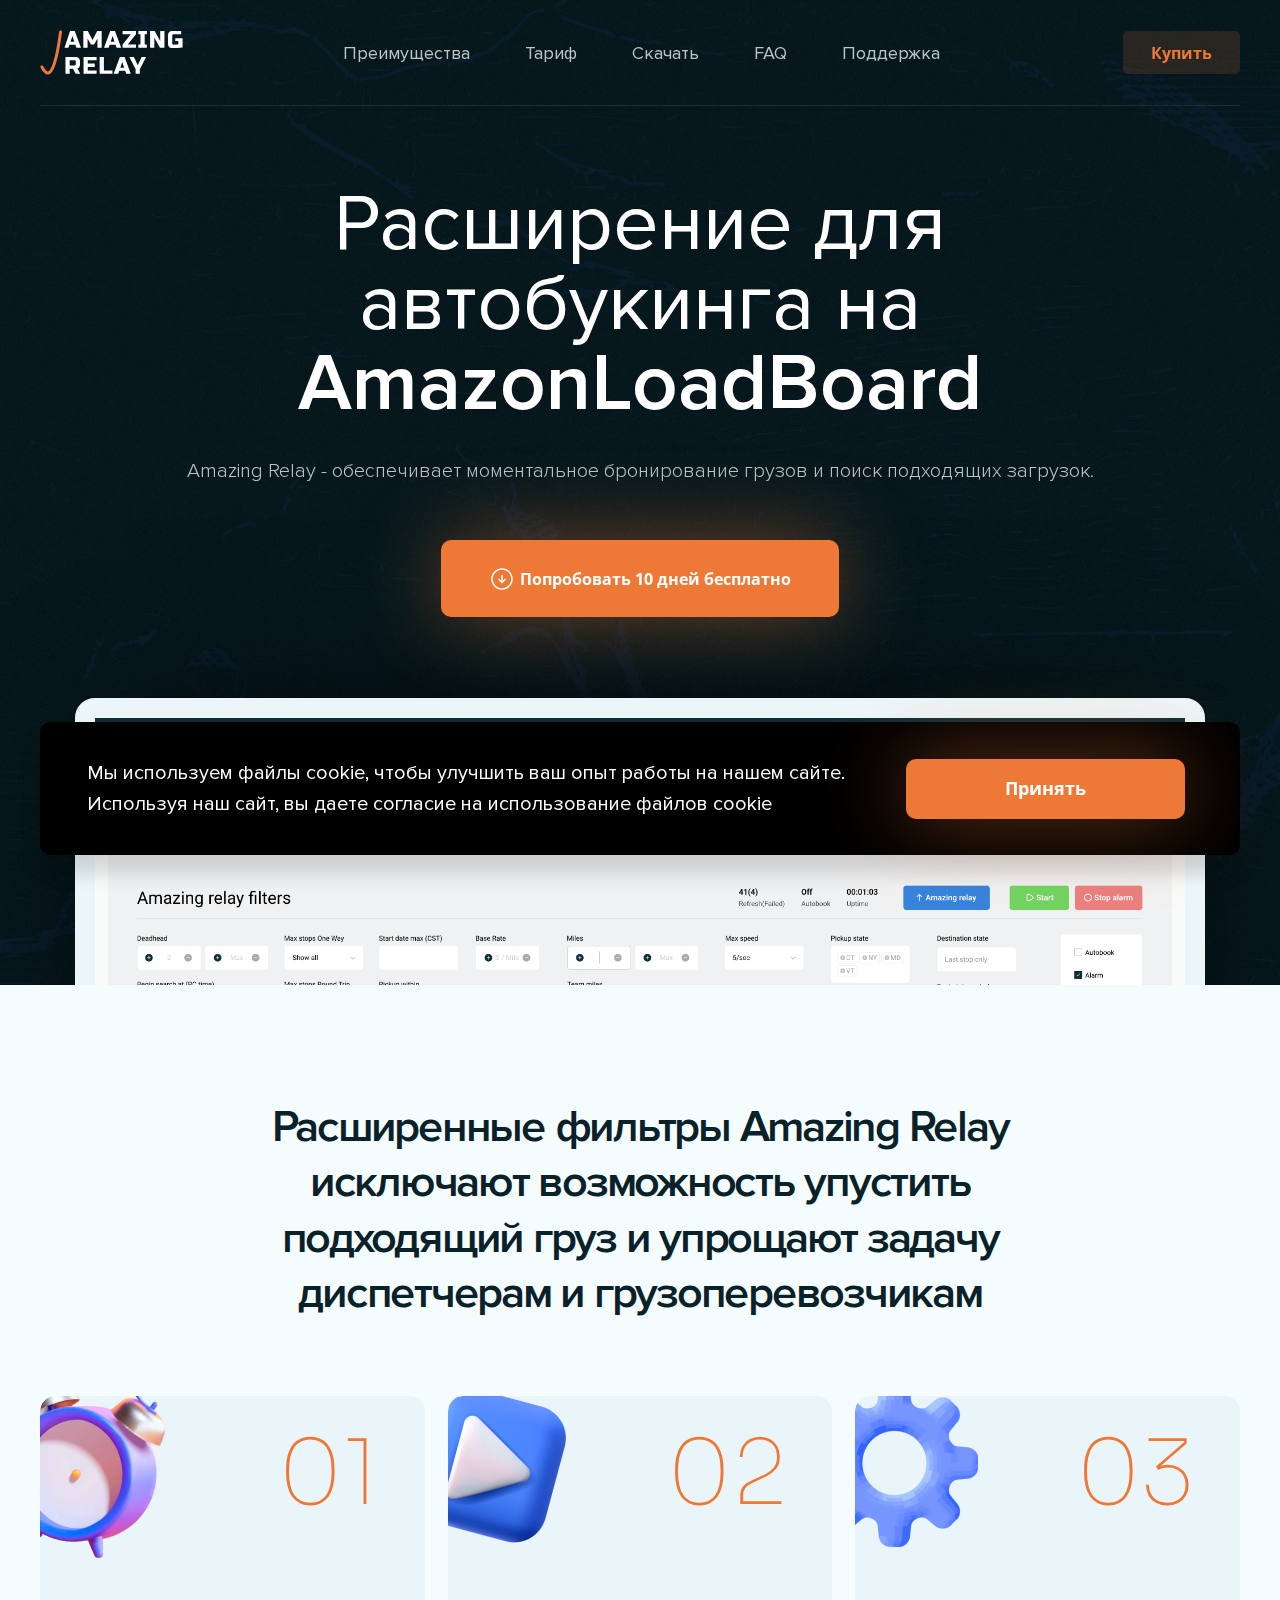
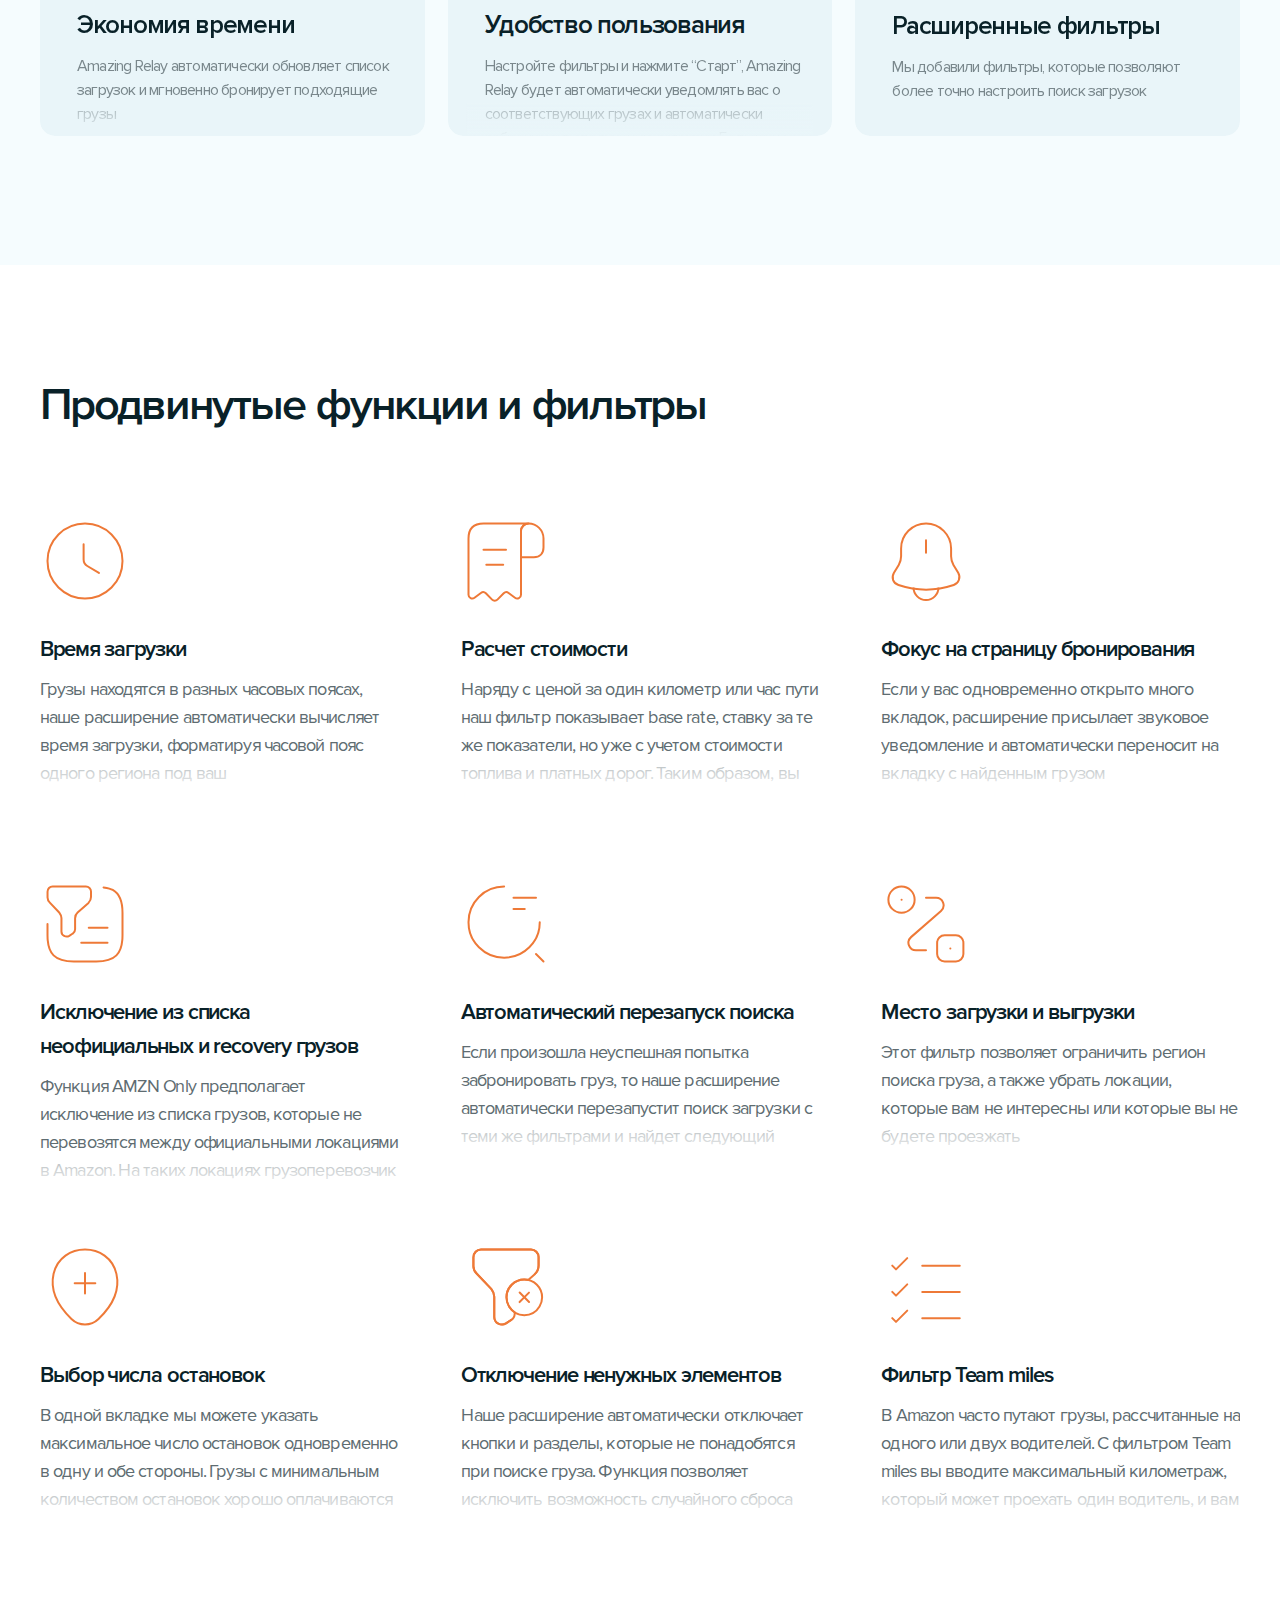
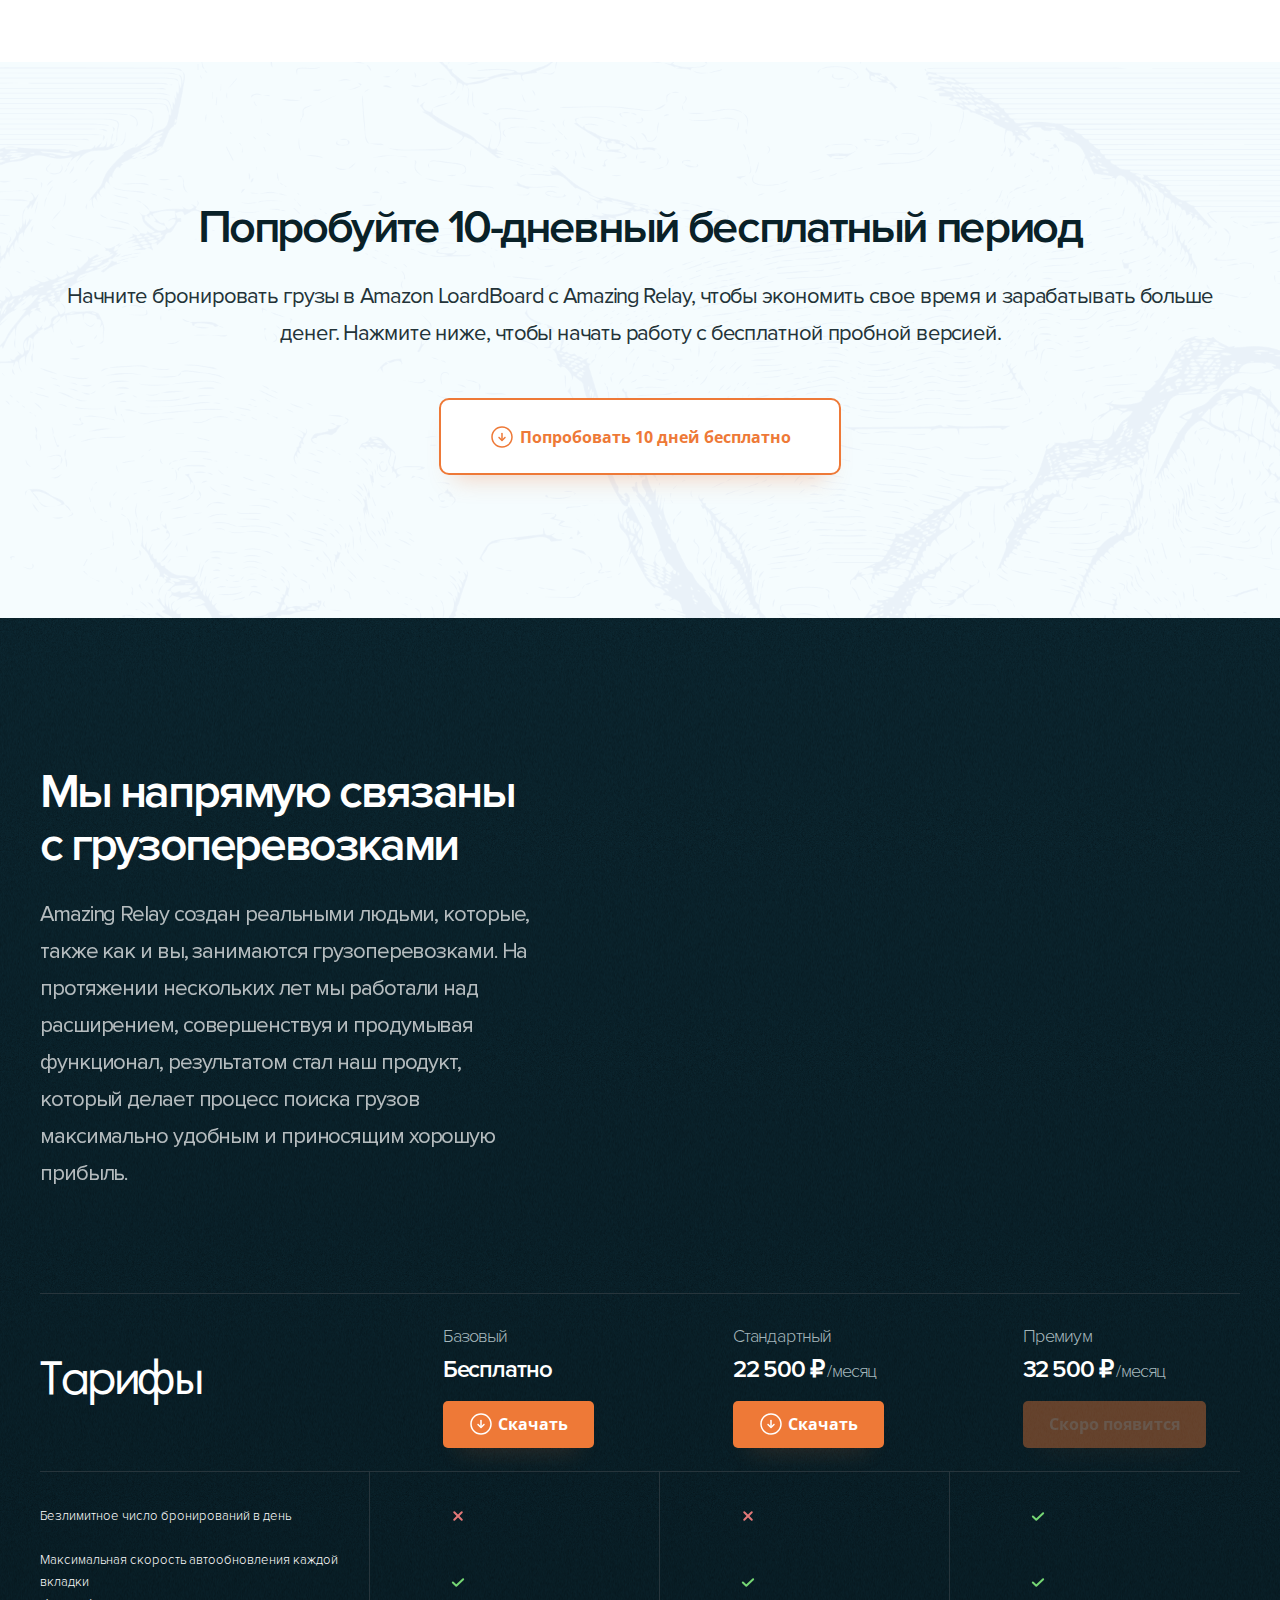
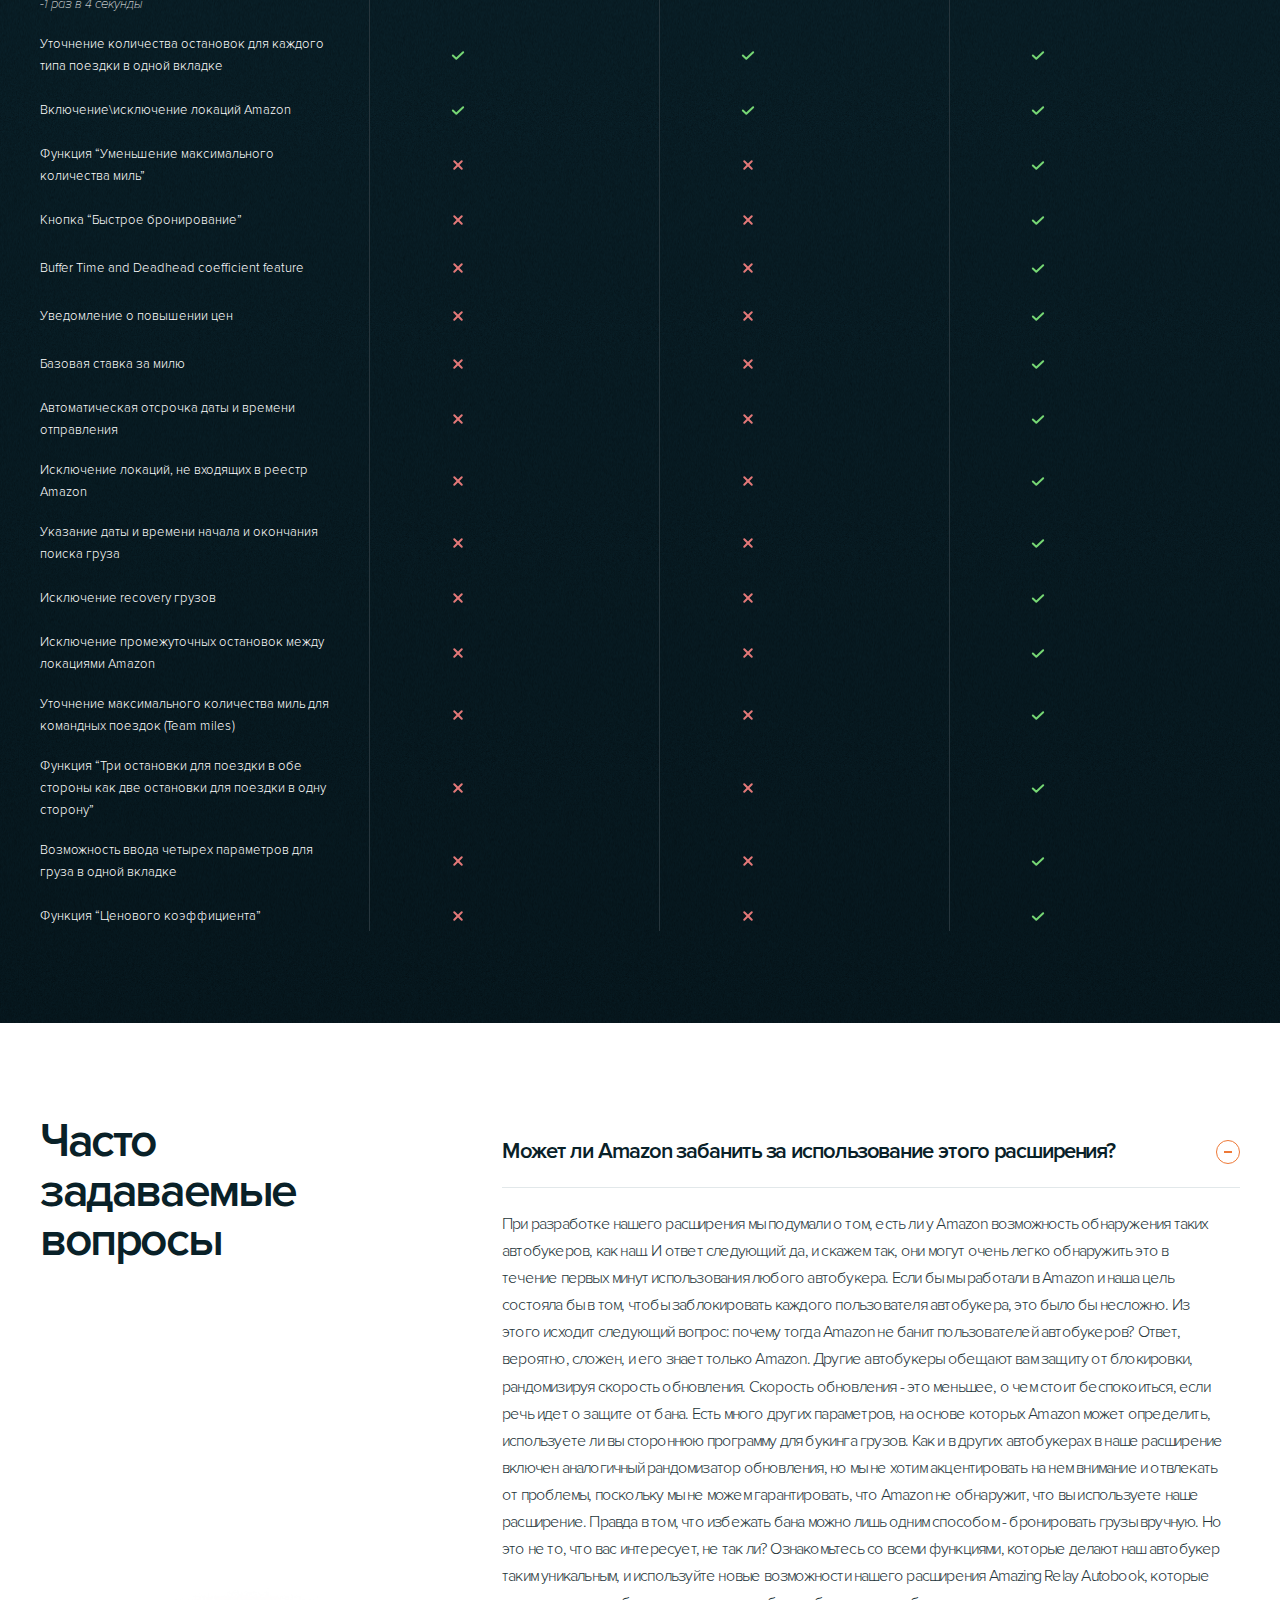
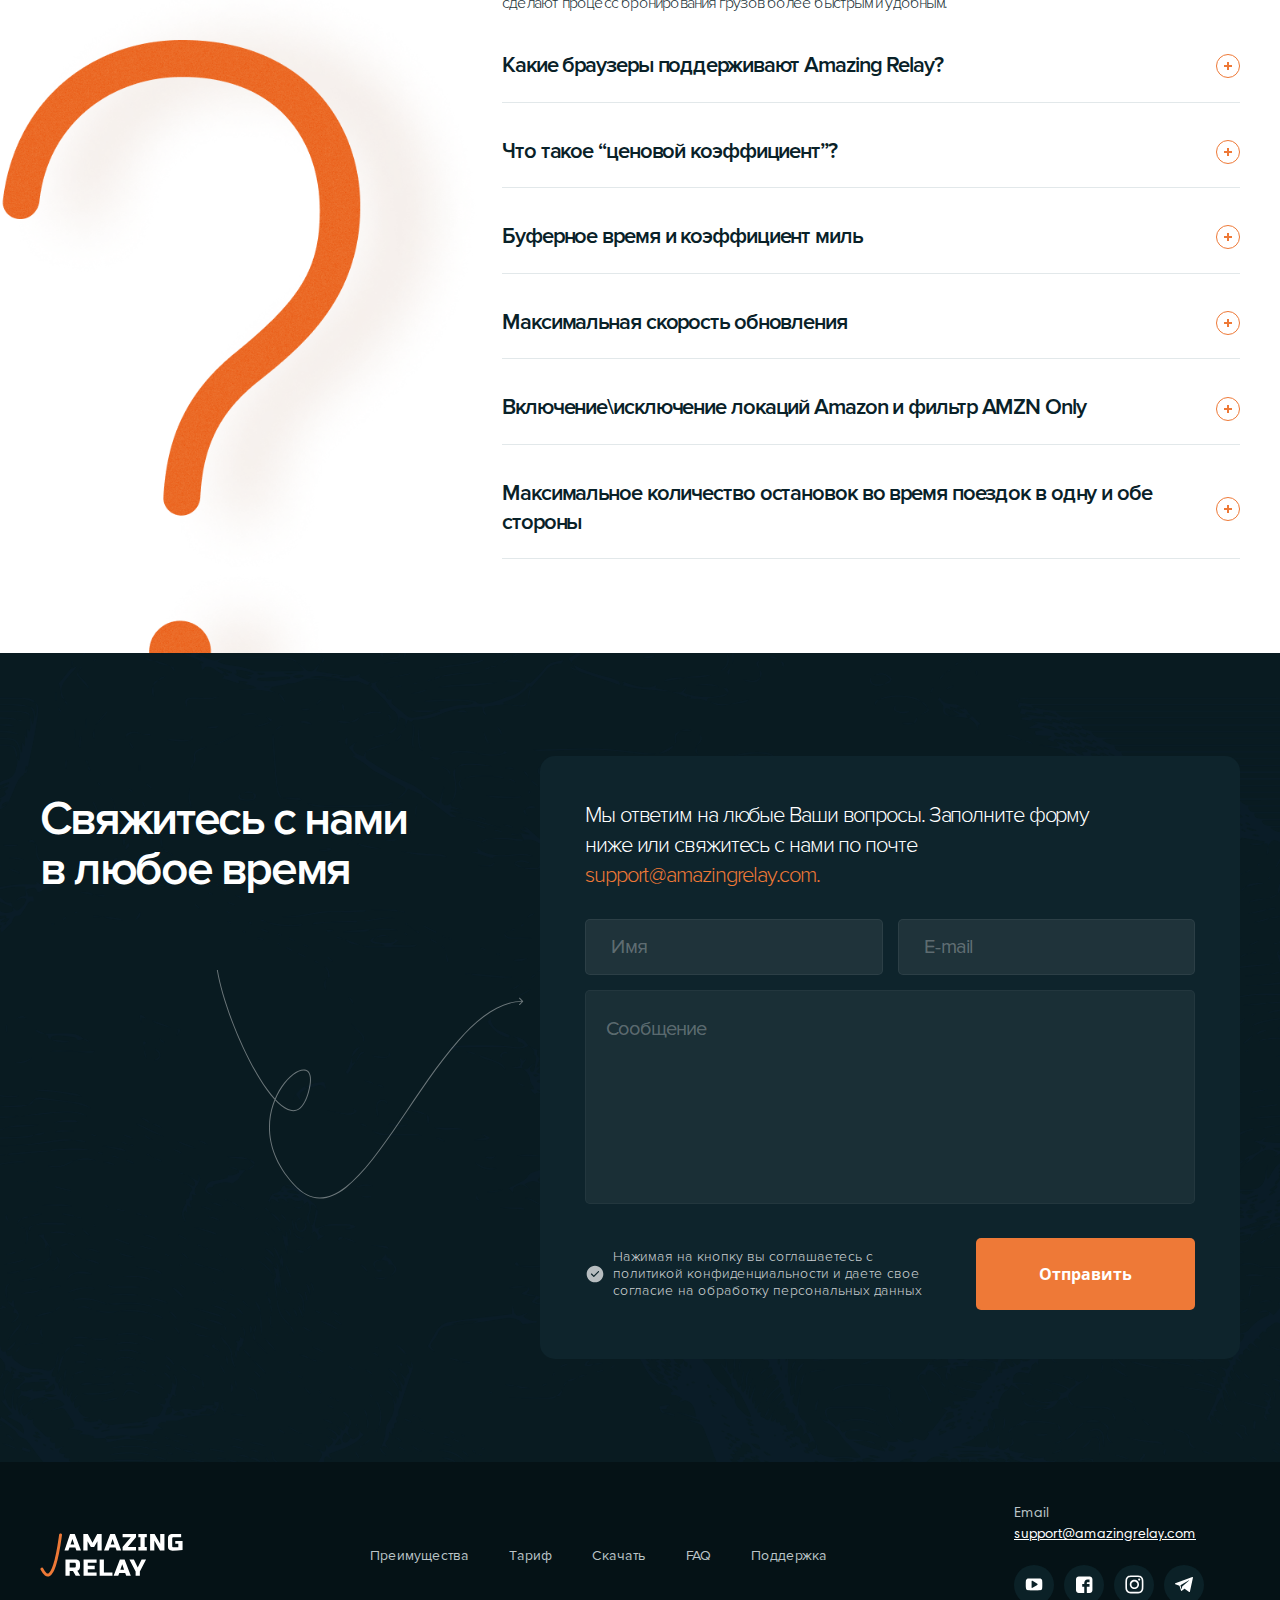
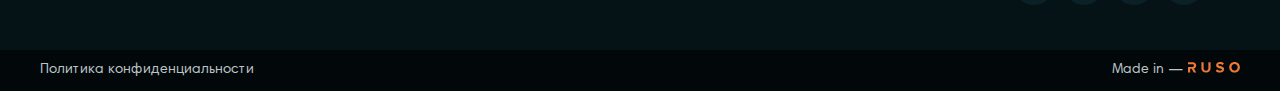
==== commit 62e13a62: "new" ====
--- a/index.html
+++ b/index.html
@@ -5,7 +5,7 @@
 	<title>Amazing</title>
 	<meta charset="UTF-8">
 	<meta name="format-detection" content="telephone=no">
-	<link rel="stylesheet" href="css/style.min.css?_v=20220606115226">
+	<link rel="stylesheet" href="css/style.min.css?_v=20220701150205">
 	<link rel="apple-touch-icon-precomposed" sizes="57x57" href="img/favicon/apple-touch-icon-57x57.png" />
 	<link rel="apple-touch-icon-precomposed" sizes="114x114" href="img/favicon/apple-touch-icon-114x114.png" />
 	<link rel="apple-touch-icon-precomposed" sizes="72x72" href="img/favicon/apple-touch-icon-72x72.png" />
@@ -1058,7 +1058,7 @@
 			<section class="faq">
 				<div class="faq__container">
 					<div class="faq__image">
-						<img data-src="img/faq.png" data-srcset="img/faq@2x.png 2x" alt="">
+						<img src="img/faq.png" srcset="img/faq@2x.png 2x" alt="">
 					</div>
 					<div class="faq__body">
 						<div class="faq__item">
@@ -1339,7 +1339,7 @@
 						<div class="contactus__title">
 							<h2>Свяжитесь с нами <br> в любое время</h2>
 						</div>
-						<form data-dev data-goto-error="_form-error" action="" class="contactus__form form-contactus">
+						<form action="" class="contactus__form form-contactus">
 							<div class="form-contactus__success">
 								<svg>
 									<use xlink:href="img/icons/icons.svg#svg-icon-tick-circle"></use>
@@ -1356,10 +1356,10 @@
 							</div>
 							<div class="form-contactus__inputs">
 								<div class="form-contactus__input-wrap">
-									<input data-required="" autocomplete="off" type="text" name="form[]" data-error="" placeholder="Имя" class="form-contactus__input input">
+									<input autocomplete="off" type="text" name="form[]" data-error="" placeholder="Имя" class="form-contactus__input input">
 								</div>
 								<div class="form-contactus__input-wrap">
-									<input data-required="email" autocomplete="off" type="text" name="form[]" data-error="" placeholder="E-mail" class="form-contactus__input input">
+									<input autocomplete="off" type="text" name="form[]" data-error="" placeholder="E-mail" class="form-contactus__input input">
 								</div>
 								<div class="form-contactus__textarea-wrap">
 									<textarea name="" placeholder="Сообщение"></textarea>
@@ -1389,11 +1389,11 @@
 					<a href="./index.html" class="footer__logo"><img src="img/logo.svg" alt=""></a>
 					<nav class="footer__menu">
 						<ul class="footer__menu-list">
-							<li class="footer__menu-list"><a href="./advantages.html" class="footer__menu-link">Преимущества</a></li>
-							<li class="footer__menu-list"><a href="./tarif.html" class="footer__menu-link">Тариф</a></li>
-							<li class="footer__menu-list"><a href="./download.html" class="footer__menu-link">Скачать</a></li>
-							<li class="footer__menu-list"><a href="./faq.html" class="footer__menu-link">FAQ</a></li>
-							<li class="footer__menu-list"><a href="./contacts.html" class="footer__menu-link">Поддержка</a></li>
+							<li class="footer__menu-item"><a href="./advantages.html" class="footer__menu-link">Преимущества</a></li>
+							<li class="footer__menu-item"><a href="./tarif.html" class="footer__menu-link">Тариф</a></li>
+							<li class="footer__menu-item"><a href="./download.html" class="footer__menu-link">Скачать</a></li>
+							<li class="footer__menu-item"><a href="./faq.html" class="footer__menu-link">FAQ</a></li>
+							<li class="footer__menu-item"><a href="./contacts.html" class="footer__menu-link">Поддержка</a></li>
 						</ul>
 					</nav>
 					<div class="footer__contact">
@@ -1467,7 +1467,7 @@
 			</div>
 		</div>
 	</div>
-	<script src="js/app.min.js?_v=20220606115226"></script>
+	<script src="js/app.min.js?_v=20220701150205"></script>
 </body>
 
 </html>--- a/css/style.min.css
+++ b/css/style.min.css
@@ -1 +1 @@
-@charset "UTF-8";@font-face{font-family:HarmoniaSansProCyr;src:url(../fonts/HarmoniaSansProCyr-Regular.woff2) format("woff2"),url(../fonts/HarmoniaSansProCyr-Regular.woff) format("woff");font-weight:400;font-style:normal}@font-face{font-family:OpenSans;src:url(../fonts/OpenSans-Bold.woff2) format("woff2"),url(../fonts/OpenSans-Bold.woff) format("woff");font-weight:700;font-style:normal}@font-face{font-family:ProximaNova;src:url(../fonts/ProximaNova-Light.woff2) format("woff2"),url(../fonts/ProximaNova-Light.woff) format("woff");font-weight:300;font-style:normal}@font-face{font-family:ProximaNova;src:url(../fonts/ProximaNova-Semibold.woff2) format("woff2"),url(../fonts/ProximaNova-Semibold.woff) format("woff");font-weight:600;font-style:normal}@font-face{font-family:ProximaNova;src:url(../fonts/ProximaNovaT-Thin.woff2) format("woff2"),url(../fonts/ProximaNovaT-Thin.woff) format("woff");font-weight:100;font-style:normal}@font-face{font-family:ProximaNova;src:url(../fonts/ProximaNova-Regular.woff2) format("woff2"),url(../fonts/ProximaNova-Regular.woff) format("woff");font-weight:400;font-style:normal}@font-face{font-family:Sora;src:url(../fonts/Sora-SemiBold.woff2) format("woff2"),url(../fonts/Sora-SemiBold.woff) format("woff");font-weight:600;font-style:normal}@font-face{font-family:Sora;src:url(../fonts/Sora-Regular.woff2) format("woff2"),url(../fonts/Sora-Regular.woff) format("woff");font-weight:400;font-style:normal}@font-face{font-family:ProximaNova;src:url(../fonts/ProximaNova-ThinIt.woff2) format("woff2"),url(../fonts/ProximaNova-ThinIt.woff) format("woff");font-weight:400;font-style:italic}@font-face{font-family:Sora;src:url(../fonts/Sora-Thin.woff2) format("woff2"),url(../fonts/Sora-Thin.woff) format("woff");font-weight:100;font-style:normal}*{padding:0;margin:0;border:0}*,:after,:before{-webkit-box-sizing:border-box;box-sizing:border-box}body,html{height:100%;min-width:320px}body{color:#233338;line-height:1;font-family:ProximaNova,sans-serif;font-size:1rem;-ms-text-size-adjust:100%;-moz-text-size-adjust:100%;-webkit-text-size-adjust:100%;-webkit-font-smoothing:antialiased;-moz-osx-font-smoothing:grayscale}button,input,textarea{font-family:ProximaNova,sans-serif;font-size:inherit}button{cursor:pointer;color:inherit;background-color:inherit}a{color:inherit}a:link,a:visited{text-decoration:none}a:hover{text-decoration:none}ul li{list-style:none}img{vertical-align:top}h1,h2,h3,h4,h5,h6{font-weight:inherit;font-size:inherit}.lock body{overflow:hidden;-ms-touch-action:none;touch-action:none}.wrapper{min-height:100%;display:-webkit-box;display:-ms-flexbox;display:flex;-webkit-box-orient:vertical;-webkit-box-direction:normal;-ms-flex-direction:column;flex-direction:column}.wrapper>main{-webkit-box-flex:1;-ms-flex:1 1 100%;flex:1 1 100%;overflow:hidden;margin-top:-.0625rem;min-height:100%;height:1px;display:-webkit-box;display:-ms-flexbox;display:flex;-webkit-box-orient:vertical;-webkit-box-direction:normal;-ms-flex-direction:column;flex-direction:column}.wrapper>*{min-width:0}[class*=__container]{max-width:81.25rem;-webkit-box-sizing:content-box;box-sizing:content-box;margin:0 auto;padding:0 1.5rem}.button{font-family:OpenSans,sans-serif;display:-webkit-inline-box;display:-ms-inline-flexbox;display:inline-flex;-webkit-box-align:center;-ms-flex-align:center;align-items:center;-webkit-column-gap:6px;-moz-column-gap:6px;column-gap:6px;min-height:77px;padding:0 48.5px;font-weight:600;font-size:16px;line-height:20px;color:#fff;background:#ee7937;-webkit-box-shadow:0 -1px 85px rgba(238,121,55,.45);box-shadow:0 -1px 85px rgba(238,121,55,.45);border-radius:10px;-webkit-transition:all .3s ease 0s;-o-transition:all .3s ease 0s;transition:all .3s ease 0s;white-space:nowrap;outline:0}.button:active{background-color:#fa803b;color:rgba(255,255,255,.8)}.button:active svg{fill:rgba(255,255,255,.8)}.button:disabled{opacity:.4;color:rgba(255,255,255,.4)}.button:disabled svg{display:none}.button._disabled{opacity:.4;pointer-events:none;color:rgba(255,255,255,.4)}.button._disabled svg{display:none}.button svg{top:0;position:relative;fill:#fff;width:24px;height:24px;-webkit-transition:all .3s ease 0s;-o-transition:all .3s ease 0s;transition:all .3s ease 0s}@-webkit-keyframes btnAnimate{from{top:0}50%{top:3px}to{top:0}}@keyframes btnAnimate{from{top:0}50%{top:3px}to{top:0}}.button-white{font-family:OpenSans,sans-serif;display:-webkit-inline-box;display:-ms-inline-flexbox;display:inline-flex;-webkit-box-align:center;-ms-flex-align:center;align-items:center;-webkit-column-gap:6px;-moz-column-gap:6px;column-gap:6px;min-height:77px;padding:0 48.5px;font-weight:600;font-size:16px;line-height:20px;color:#ee7937;background:#fff;border:2px solid #ee7937;-webkit-box-shadow:0 17px 25px -15px rgba(238,121,55,.35);box-shadow:0 17px 25px -15px rgba(238,121,55,.35);border-radius:10px;-webkit-transition:all .3s ease 0s;-o-transition:all .3s ease 0s;transition:all .3s ease 0s;white-space:nowrap;outline:0}.button-white:active{background-color:#fa803b;color:rgba(255,255,255,.8);-webkit-box-shadow:0 -1px 85px rgba(238,121,55,.45);box-shadow:0 -1px 85px rgba(238,121,55,.45)}.button-white:active svg{fill:rgba(255,255,255,.8)}.button-white:disabled{opacity:.4;color:rgba(255,255,255,.4)}.button-white svg{left:0;position:relative;fill:#ee7937;width:24px;height:24px;-webkit-transition:all .5s ease 0s;-o-transition:all .5s ease 0s;transition:all .5s ease 0s}.button-transparent{font-family:OpenSans,sans-serif;display:-webkit-inline-box;display:-ms-inline-flexbox;display:inline-flex;-webkit-box-align:center;-ms-flex-align:center;align-items:center;min-height:77px;padding:0 79px;font-weight:600;font-size:16px;line-height:20px;color:#ee7937;background:rgba(238,121,55,.15);border-radius:10px;-webkit-transition:all .3s ease 0s;-o-transition:all .3s ease 0s;transition:all .3s ease 0s;white-space:nowrap;outline:0}.button-transparent:active{background:rgba(238,121,55,.2);color:rgba(238,121,55,.8)}.button-video{display:-webkit-box;display:-ms-flexbox;display:flex;-webkit-box-orient:vertical;-webkit-box-direction:normal;-ms-flex-direction:column;flex-direction:column;-webkit-box-align:center;-ms-flex-align:center;align-items:center;-webkit-box-pack:center;-ms-flex-pack:center;justify-content:center;row-gap:8px;text-align:center;width:142px;height:142px;border-radius:50%;background:#f3a173;-webkit-box-shadow:11px 24px 57px rgba(238,121,55,.25);box-shadow:11px 24px 57px rgba(238,121,55,.25);color:#fff;font-weight:400;font-size:18px;line-height:20px;letter-spacing:-.05em;-webkit-transition:all .3s ease 0s;-o-transition:all .3s ease 0s;transition:all .3s ease 0s;outline:0}.button-video:active{background:#ee7937;color:rgba(255,255,255,.8)}.button-video:active svg{opacity:.8}.button-video svg{width:20px;height:22px;fill:#fff}input[type=email],input[type=tel],input[type=text],textarea{outline:0;-webkit-appearance:none;-moz-appearance:none;appearance:none}.input{width:100%;display:block;padding:14px 25px;background-color:rgba(255,255,255,.07);border:1px solid rgba(225,225,225,.07);border-radius:5px;font-size:20px;line-height:130%;letter-spacing:-.05em;color:#fff}.input:focus{background-color:rgba(255,255,255,.07);border:1px solid rgba(255,255,255,.07)}.input::-webkit-input-placeholder{color:rgba(255,255,255,.3)}.input::-moz-placeholder{color:rgba(255,255,255,.3)}.input:-ms-input-placeholder{color:rgba(255,255,255,.3)}.input::-ms-input-placeholder{color:rgba(255,255,255,.3)}.input::placeholder{color:rgba(255,255,255,.3)}.input._form-error{color:#b0423b;border:1px solid #b0423b}textarea{resize:none;width:100%;min-height:214px;display:block;padding:25px 20px;background-color:rgba(255,255,255,.05);border:1px solid rgba(225,225,225,.05);border-radius:5px;font-size:20px;line-height:130%;letter-spacing:-.05em;color:#fff}textarea::-webkit-input-placeholder{color:rgba(255,255,255,.3)}textarea::-moz-placeholder{color:rgba(255,255,255,.3)}textarea:-ms-input-placeholder{color:rgba(255,255,255,.3)}textarea::-ms-input-placeholder{color:rgba(255,255,255,.3)}textarea::placeholder{color:rgba(255,255,255,.3)}textarea.input{resize:none;padding:0 0}body::after{content:"";background-color:rgba(0,0,0,.5);position:fixed;width:100%;height:100%;top:0;left:0;opacity:0;-webkit-transition:opacity .8s ease 0s;-o-transition:opacity .8s ease 0s;transition:opacity .8s ease 0s;pointer-events:none;z-index:149}.popup-show body::after{opacity:1}.popup{position:fixed;top:0;left:0;bottom:0;right:0;padding:30px 10px;-webkit-transition:visibility .8s ease 0s;-o-transition:visibility .8s ease 0s;transition:visibility .8s ease 0s;visibility:hidden;pointer-events:none;-webkit-box-shadow:0 18px 20px rgba(0,0,0,.15);box-shadow:0 18px 20px rgba(0,0,0,.15)}.popup_show{z-index:1001;visibility:visible;overflow:auto;pointer-events:auto}.popup_show .popup__content{visibility:visible;-webkit-transform:scale(1);-ms-transform:scale(1);transform:scale(1)}.popup__wrapper{display:-webkit-box;display:-ms-flexbox;display:flex;-webkit-box-orient:vertical;-webkit-box-direction:normal;-ms-flex-direction:column;flex-direction:column;-webkit-box-align:center;-ms-flex-align:center;align-items:center;min-height:100%;-webkit-box-flex:1;-ms-flex:1 1 auto;flex:1 1 auto;width:100%;display:flex;-webkit-box-pack:center;-ms-flex-pack:center;justify-content:center;align-items:center}.popup__content{visibility:hidden;overflow:hidden;-webkit-transform:scale(0);-ms-transform:scale(0);transform:scale(0);-webkit-transition:-webkit-transform .3s ease 0s;transition:-webkit-transform .3s ease 0s;-o-transition:transform .3s ease 0s;transition:transform .3s ease 0s;transition:transform .3s ease 0s,-webkit-transform .3s ease 0s;background-color:#eee;width:100%;max-width:900px;border-radius:5px}.lock .popup__content{visibility:visible}.popup__video .plyr{border-radius:5px}.popup__video .plyr__video-wrapper{border-radius:5px}.popup__video .plyr__video-wrapper{background:0 0}.popup__video .plyr__poster{background-size:cover}.popup__close{position:absolute;width:32px;height:32px;top:22px;right:22px;opacity:.7;z-index:10;background-color:transparent;outline:0}.popup__close::before,.popup__close:after{content:"";position:absolute;top:50%;left:50%;background:#fff;height:18px;width:2px}.popup__close::before{-webkit-transform:translateY(-50%) rotate(45deg);-ms-transform:translateY(-50%) rotate(45deg);transform:translateY(-50%) rotate(45deg)}.popup__close::after{-webkit-transform:translateY(-50%) rotate(-45deg);-ms-transform:translateY(-50%) rotate(-45deg);transform:translateY(-50%) rotate(-45deg)}.plyr__control--overlaid{display:-webkit-box!important;display:-ms-flexbox!important;display:flex!important;-webkit-box-align:center;-ms-flex-align:center;align-items:center;-webkit-box-pack:center;-ms-flex-pack:center;justify-content:center;width:89px!important;height:89px!important}.plyr__control--overlaid svg{height:25px!important;width:25px!important}.plyr--video{background:0 0}[class*=-ibg]{position:relative}[class*=-ibg] img{position:absolute;width:100%;height:100%;top:0;left:0;-o-object-fit:cover;object-fit:cover}[class*=-ibg_contain] img{-o-object-fit:contain;object-fit:contain}.popup__video .plyr__video-wrapper,.video__media .plyr__video-wrapper{position:relative;overflow:hidden;height:0;padding-bottom:56.25%}.popup__video .plyr__video-wrapper embed,.popup__video .plyr__video-wrapper iframe,.popup__video .plyr__video-wrapper object,.popup__video .plyr__video-wrapper video,.video__media .plyr__video-wrapper embed,.video__media .plyr__video-wrapper iframe,.video__media .plyr__video-wrapper object,.video__media .plyr__video-wrapper video{position:absolute;top:0;left:0;width:100%;height:100%}h1{font-family:ProximaNova,sans-serif;font-weight:600;font-size:80px;line-height:100%;text-align:center;color:#092128}.main__body h1 span{font-weight:400}h2{font-family:ProximaNova,sans-serif;font-weight:600;font-size:45px;line-height:123%;text-align:center;letter-spacing:-.05em;color:#092128}h3{font-family:ProximaNova,sans-serif;font-weight:600;font-size:26px;line-height:30px;letter-spacing:-.05em;color:#092128}h4{font-family:ProximaNova,sans-serif;font-weight:600;font-size:22px;line-height:34px;letter-spacing:-.05em;color:#092128}.socials{display:-webkit-box;display:-ms-flexbox;display:flex;-webkit-column-gap:28px;-moz-column-gap:28px;column-gap:28px}.socials__item{display:-webkit-box;display:-ms-flexbox;display:flex;-webkit-box-align:center;-ms-flex-align:center;align-items:center;-webkit-box-pack:center;-ms-flex-pack:center;justify-content:center;width:50px;height:50px;border-radius:50%;background-color:#0b2127}.socials__item:active svg{opacity:.7}.socials__item svg{width:21px;max-height:100%;fill:#fff;-webkit-transition:all .3s ease 0s;-o-transition:all .3s ease 0s;transition:all .3s ease 0s}.socials__youtube svg{width:17.71px;height:12.8px}.socials__facebook svg{width:17px;height:17px}.socials__instagram svg{width:19px;height:19px}.socials__telegram svg{width:18px;height:15px}.cookies{position:fixed;bottom:45px;margin:0 auto;left:0;right:0;max-width:1280px;z-index:2000;padding:0 40px}.cookies._hide{display:none}.cookies__wrap{background-color:#000;-webkit-box-shadow:0 18px 20px rgba(0,0,0,.15);box-shadow:0 18px 20px rgba(0,0,0,.15);border-radius:10px}.cookies__body{display:-webkit-box;display:-ms-flexbox;display:flex;-webkit-box-align:center;-ms-flex-align:center;align-items:center;-webkit-box-pack:justify;-ms-flex-pack:justify;justify-content:space-between;min-height:133px;-webkit-column-gap:30px;-moz-column-gap:30px;column-gap:30px;row-gap:30px;padding:20px 55px 20px 47px}.cookies__body p{font-size:20px;line-height:155%;color:#fff;max-width:1144px}.cookies__button{min-height:60px;padding:0 99px;font-weight:700;font-size:18px;line-height:25px}.header{position:fixed;left:0;top:0;width:100%;z-index:100;overflow:hidden}.header._header-scroll{position:fixed;width:100%;z-index:1001;background:url(../img/pattern/222.svg) #081f25;background-blend-mode:soft-light,normal}.header._header-scroll .menu__hover{bottom:0}.header._header-scroll .header__body{border-bottom:1px solid rgba(255,255,255,0)}.header__page{position:sticky;background:url(../img/pattern/222.svg) #081f25;background-blend-mode:soft-light,normal}.header__page._header-scroll{position:sticky}.header__page .header__body{border-bottom:none;min-height:110px}.header__page .menu__hover{bottom:0}.header__body{height:inherit;display:-webkit-box;display:-ms-flexbox;display:flex;-webkit-box-align:center;-ms-flex-align:center;align-items:center;-webkit-column-gap:30px;-moz-column-gap:30px;column-gap:30px;border-bottom:1px solid rgba(255,255,255,.1);min-height:105px}.header__logo{-webkit-box-flex:0;-ms-flex:0 0 143px;flex:0 0 143px;-webkit-transition:all .3s ease 0s;-o-transition:all .3s ease 0s;transition:all .3s ease 0s}.header__logo img{max-width:100%}.header__menu{-webkit-box-flex:1;-ms-flex:1 1 auto;flex:1 1 auto}.header__button{min-height:43px;padding:0 28px;border-radius:5px}.header .button-transparent{min-height:43px}.menu{display:-webkit-box;display:-ms-flexbox;display:flex;-webkit-box-pack:center;-ms-flex-pack:center;justify-content:center;position:relative}.menu__body .menu__icon{position:absolute;top:32px;left:24px}.menu__cover-ibg{position:fixed;left:-100%;top:0;width:100%;height:100%;z-index:-1;-webkit-transition:all .3s ease 0s;-o-transition:all .3s ease 0s;transition:all .3s ease 0s}.menu-open .menu__cover-ibg{left:0}.menu__list{position:relative;display:-webkit-box;display:-ms-flexbox;display:flex;-webkit-box-pack:start;-ms-flex-pack:start;justify-content:flex-start;-ms-flex-wrap:wrap;flex-wrap:wrap;-webkit-column-gap:75px;-moz-column-gap:75px;column-gap:75px;row-gap:15px}.menu__list._hover .menu__hover{opacity:1}.menu__item a{color:#bcc5c8}.menu__link{color:#bcc5c8;font-size:18px;line-height:22px;text-transform:capitalize;position:relative;-webkit-transition:color .3s ease 0s;-o-transition:color .3s ease 0s;transition:color .3s ease 0s}.menu__hover{opacity:0;position:absolute;bottom:-1px;left:0;height:1px;background-color:#ee7937;-webkit-transition:all .5s ease 0s;-o-transition:all .5s ease 0s;transition:all .5s ease 0s}.menu__socials{-webkit-box-align:center;-ms-flex-align:center;align-items:center;-webkit-box-pack:center;-ms-flex-pack:center;justify-content:center}.icon-menu{display:none}.footer{background-color:#051216;margin-top:-.0625rem}.footer__body{display:-webkit-box;display:-ms-flexbox;display:flex;-webkit-column-gap:30px;-moz-column-gap:30px;column-gap:30px;row-gap:38px;-webkit-box-align:center;-ms-flex-align:center;align-items:center;padding:45px 0}.footer__logo{-webkit-box-flex:0;-ms-flex:0 0 143px;flex:0 0 143px;-webkit-transition:all .3s ease 0s;-o-transition:all .3s ease 0s;transition:all .3s ease 0s}.footer__logo img{max-width:100%}.footer__menu{-webkit-box-flex:1;-ms-flex:1 1 auto;flex:1 1 auto}.footer__menu-list{display:-webkit-box;display:-ms-flexbox;display:flex;-webkit-box-pack:center;-ms-flex-pack:center;justify-content:center;-webkit-column-gap:62px;-moz-column-gap:62px;column-gap:62px;row-gap:15px}.footer__menu-link{font-size:14px;line-height:17px;text-align:center;text-transform:capitalize;color:#bcc5c8;-webkit-transition:all .3s ease 0s;-o-transition:all .3s ease 0s;transition:all .3s ease 0s}.footer__menu-link:active{opacity:.7}.footer__contact{-webkit-box-flex:0;-ms-flex:0 1 226px;flex:0 1 226px}.footer__email{font-family:HarmoniaSansProCyr;font-size:14px;line-height:17px;color:#bcc5c8}.footer__email span:not(:last-child){display:inline-block;margin:0 0 4px 0}.footer__email a{display:block;text-decoration:underline;color:#fff;-webkit-transition:all .3s ease 0s;-o-transition:all .3s ease 0s;transition:all .3s ease 0s}.footer__socials{-webkit-column-gap:10px;-moz-column-gap:10px;column-gap:10px}.footer__socials .socials__item{width:40px;height:40px}.footer__copy{background-color:#02080a}.footer__copy-wrap{font-family:HarmoniaSansProCyr;font-size:14px;line-height:17px;color:#bcc5c8;display:-webkit-box;display:-ms-flexbox;display:flex;-webkit-box-align:center;-ms-flex-align:center;align-items:center;-webkit-box-pack:justify;-ms-flex-pack:justify;justify-content:space-between;row-gap:11px;padding:12px 0}.footer__copy-wrap a{-webkit-transition:all .3s ease 0s;-o-transition:all .3s ease 0s;transition:all .3s ease 0s}.footer__made-in{display:-webkit-box;display:-ms-flexbox;display:flex;-webkit-box-align:center;-ms-flex-align:center;align-items:center;-webkit-column-gap:4px;-moz-column-gap:4px;column-gap:4px}.footer__made-in a{-webkit-transition:all .3s ease 0s;-o-transition:all .3s ease 0s;transition:all .3s ease 0s}.footer__made-in a:active{opacity:.7}.footer__made-in svg{width:52px;height:11px;fill:#ee7937;-webkit-transition:all .3s ease 0s;-o-transition:all .3s ease 0s;transition:all .3s ease 0s}.page__advantages .advantages{background:url(../img/pattern/222.svg),#fafdfe;background-blend-mode:soft-light,normal}.page__advantages .advantages__body{padding:182px 0 199px 0}.page__advantages .advantages__title{max-width:none}.page__advantages .advantages__title:not(:last-child){margin-bottom:80px}.page__advantages .functions__body{padding:105px 0 100px 0}.page__advantages .trial__button.button-white{min-width:367px;-webkit-box-pack:center;-ms-flex-pack:center;justify-content:center}.page__advantages .trial__text h2:not(:last-child){margin:0 0 25px 0}.page__advantages .faq__image{left:-107px;top:530px}.page__advantages .faq__body{padding:142px 0}.page__advantages .faq__title{position:relative}.page__tarif .tarifs{-webkit-box-flex:1;-ms-flex-positive:1;flex-grow:1}.page__tarif .tarifs__body{padding:18px 0 99px 0}.page__tarif .list-tarifs__head,.page__tarif .sliders-tarifs__head{border-top:none}.page__tarif .trial__button.button-white{min-width:367px;-webkit-box-pack:center;-ms-flex-pack:center;justify-content:center}.page__tarif .sliders-tarifs__title h2{font-size:34px;line-height:147%}.page__tarif .sliders-tarifs__head{padding:14px 0 22px}.page__tarif .sliders-tarifs__body-slider{padding:12px 0 0 0}.page__download .faq{min-height:1390px}.page__download .faq__body{padding:152px 0 168px}.page__download .faq__image{left:-109px;top:540px}.page__download .faq__title{position:relative}.page__faq .faq__body{padding:116px 0 182px}.page__faq .faq__image{height:810px;left:-15px;top:625px;-webkit-transform:rotate(45deg);-ms-transform:rotate(45deg);transform:rotate(45deg)}.page__faq .spollers-faq__body{padding:23px 0 5px 0}.page__contacts .contactus{-webkit-box-flex:1;-ms-flex:1;flex:1}.page__contacts .contactus__body{padding:160px 0 222px}.page__contacts .contactus__title{padding:0}.page__contacts .contactus__line{top:44%;right:61%}.page__contacts .contactus__line svg{width:228px;height:170px}.page__policy .policy{-webkit-box-flex:1;-ms-flex-positive:1;flex-grow:1}.main{position:relative;min-height:980px;overflow:hidden;background:url(../img/pattern/222.svg),#081f25;background-blend-mode:soft-light,normal}.main__bg-ibg{position:absolute;top:0;left:0;width:100%;height:100%;opacity:.4;pointer-events:none}.main__container{position:relative;height:100%}.main__wrap{display:-webkit-box;display:-ms-flexbox;display:flex;-webkit-box-orient:vertical;-webkit-box-direction:normal;-ms-flex-direction:column;flex-direction:column;-webkit-box-pack:justify;-ms-flex-pack:justify;justify-content:space-between;row-gap:80px;height:100%}.main__body{position:relative;-webkit-box-flex:1;-ms-flex:1 1 auto;flex:1 1 auto;text-align:center;margin:0 auto;max-width:920px;padding:185px 0 0 0;z-index:1}.main br{display:none}.main h1{color:#fff}.main h1:not(:last-child){margin:0 0 35px 0}.main span{font-weight:400}.main p{color:#bcc5c8;font-weight:300;font-size:20px;line-height:1.2}.main p:not(:last-child){margin:0 0 35px 0}.main__button:not(:first-child){margin:22px 0 0 0}.main__image{position:relative;-webkit-box-flex:1;-ms-flex:1 0 288px;flex:1 0 288px;max-width:1130px;width:100%;height:30%;margin:0 auto}.main__image img{position:absolute;top:-15%;border-radius:20px;border:20px solid #ecf6f9;-webkit-box-shadow:0 -10px 149px -52px #000;box-shadow:0 -10px 149px -52px #000;max-width:100%}.advantages{position:relative;background:#f5fcfe}.advantages__bg-ibg{position:absolute;top:0;left:0;width:100%;height:100%;opacity:.2;pointer-events:none}.advantages__body{padding:115px 0 129px 0}.advantages__title{margin:0 auto;max-width:750px}.advantages__title:not(:last-child){margin-bottom:75px}.advantages__list{display:-ms-grid;display:grid;grid-template-columns:repeat(auto-fit,minmax(270px,1fr));grid-column-gap:23px;grid-row-gap:23px}.item-advantages{position:relative;border-radius:15px;height:340px;overflow:hidden;background:#e9f5f9;padding:0 30px 33px 37px;-webkit-transition:all .3s ease 0s;-o-transition:all .3s ease 0s;transition:all .3s ease 0s;border-radius:15px;display:-webkit-box;display:-ms-flexbox;display:flex;-webkit-box-align:end;-ms-flex-align:end;align-items:flex-end;-webkit-mask-image:-webkit-radial-gradient(white,#000)}.item-advantages::after{content:"";position:absolute;bottom:0;left:50%;-webkit-transform:translate(-50%);-ms-transform:translate(-50%);transform:translate(-50%);width:90%;height:33px;background:-webkit-gradient(linear,left top,left bottom,from(rgba(233,245,249,.39)),to(#e9f5f9));background:-o-linear-gradient(top,rgba(233,245,249,.39) 0,#e9f5f9 100%);background:linear-gradient(180deg,rgba(233,245,249,.39) 0,#e9f5f9 100%)}.item-advantages._show .item-advantages__img{-webkit-transform:scale(1.3);-ms-transform:scale(1.3);transform:scale(1.3);opacity:.5}.item-advantages._show .item-advantages__text{-webkit-transition:all 2s ease 0s;-o-transition:all 2s ease 0s;transition:all 2s ease 0s;max-height:400px}.item-advantages._show .item-advantages__text br{display:none}.item-advantages__img{position:absolute;top:0;left:0;-webkit-transition:-webkit-transform 1.5s ease 0s;transition:-webkit-transform 1.5s ease 0s;-o-transition:transform 1.5s ease 0s;transition:transform 1.5s ease 0s;transition:transform 1.5s ease 0s,-webkit-transform 1.5s ease 0s;border-radius:15px}.item-advantages span{position:absolute;top:63px;right:45px;font-family:Sora;font-weight:100;font-size:90px;line-height:30px;color:#ee7937}.item-advantages__text{position:relative;max-height:93px;-webkit-transition:all 2s ease 0s;-o-transition:all 2s ease 0s;transition:all 2s ease 0s}.item-advantages__text br{display:none}.item-advantages h3:not(:last-child){margin:0 0 14px 0}.item-advantages p{font-size:16px;line-height:24px;letter-spacing:-.05em;color:#5e6c71;opacity:.8}.functions__body{padding:96px 0 100px 0}.functions__title br{display:none}.functions__title h2{text-align:left;line-height:196%}.functions__title:not(:last-child){margin:0 0 66px 0}.functions__list{display:-ms-grid;display:grid;grid-template-columns:repeat(auto-fill,minmax(300px,1fr));grid-column-gap:62px;grid-row-gap:43px}.item-functions{position:relative;height:320px;-webkit-transition:all .3s ease 0s;-o-transition:all .3s ease 0s;transition:all .3s ease 0s}.item-functions._show .item-functions__text::after{opacity:0}.item-functions__icon:not(:last-child){margin:0 0 27px 0}.item-functions__icon img{width:90px;height:90px}.item-functions h4:not(:last-child){margin:0 0 8px 0}.item-functions__text{position:relative;overflow:hidden;height:112px;-webkit-transition:all .5s ease 0s;-o-transition:all .5s ease 0s;transition:all .5s ease 0s}.item-functions__text::after{content:"";position:absolute;top:90px;left:0;width:100%;height:33px;background:-webkit-gradient(linear,left top,left bottom,from(rgba(255,255,255,.6)),to(#fff));background:-o-linear-gradient(top,rgba(255,255,255,.6) 0,#fff 100%);background:linear-gradient(180deg,rgba(255,255,255,.6) 0,#fff 100%);-webkit-transition:all .8s ease 0s;-o-transition:all .8s ease 0s;transition:all .8s ease 0s}.item-functions__text p{font-size:18px;line-height:156%;letter-spacing:-.05em;color:#5e6c71}.item-functions__button{position:absolute;top:-28px;left:245px;-webkit-transform:translateX(-60%);-ms-transform:translateX(-60%);transform:translateX(-60%);pointer-events:none;z-index:1;opacity:0;-webkit-transition:all .3s ease 0s;-o-transition:all .3s ease 0s;transition:all .3s ease 0s}.item-functions__button._watcher-view{top:-28px;opacity:10;z-index:1;pointer-events:all}.trial{position:relative;background-color:#f5fcfe}.trial__bg-ibg{position:absolute;top:0;left:0;width:100%;height:100%;opacity:.2;pointer-events:none}.trial__body{position:relative;padding:141px 0 143px;text-align:center;z-index:2}.trial__text:not(:last-child){margin:0 0 26px 0}.trial__text h2{display:inline-block;max-width:900px;font-size:47px;line-height:106%;letter-spacing:-.05em}.trial__text h2:not(:last-child){margin:0 0 27px 0}.trial__text p{display:inline-block;max-width:1150px;font-size:22px;line-height:168%;text-align:center;letter-spacing:-.05em}.trial__button:not(:first-child){margin:19px 0 0 0}.tarifs{position:relative;background:url(../img/pattern/222.svg),-webkit-gradient(linear,left top,left bottom,from(#081d25),color-stop(.01%,#0e2d38),to(#081d25));background:url(../img/pattern/222.svg),-o-linear-gradient(top,#081d25 0,#0e2d38 .01%,#081d25 100%);background:url(../img/pattern/222.svg),linear-gradient(180deg,#081d25 0,#0e2d38 .01%,#081d25 100%);background-blend-mode:soft-light,normal}.tarifs__body{padding:122px 0 92px 0}.tarifs__head{display:-webkit-box;display:-ms-flexbox;display:flex;min-height:300px}.tarifs__content{-webkit-box-flex:1;-ms-flex:1 0 50%;flex:1 0 50%}.tarifs__text{max-width:490px}.tarifs__text h2{font-size:48px;line-height:110%;text-align:left;color:#fff}.tarifs__text h2:not(:last-child){margin:0 0 25px 0}.tarifs__text p{color:#fff;font-size:22px;line-height:168%;letter-spacing:-.05em;opacity:.7}.tarifs__cars{-webkit-box-flex:1;-ms-flex:1 1 50%;flex:1 1 50%;min-height:205px}.tarifs__cars._active img{opacity:1;-webkit-transform:translateX(0);-ms-transform:translateX(0);transform:translateX(0)}.tarifs__cars img{position:absolute;opacity:1;-webkit-transform:translateX(100%);-ms-transform:translateX(100%);transform:translateX(100%)}@supports (right:clamp(-31.25rem ,-64.6551724806rem + 53.8793104526vw ,0.0000000625rem)){.tarifs__cars img{right:clamp(-31.25rem ,-64.6551724806rem + 53.8793104526vw ,.0000000625rem)}}@supports not (right:clamp(-31.25rem ,-64.6551724806rem + 53.8793104526vw ,0.0000000625rem)){.tarifs__cars img{right:calc(-31.25rem + 31.2500000625 * (100vw - 62rem)/ 58)}}.tarifs__cars img:first-child{height:285px;-webkit-transition:-webkit-transform 3s ease 1s;transition:-webkit-transform 3s ease 1s;-o-transition:transform 3s ease 1s;transition:transform 3s ease 1s;transition:transform 3s ease 1s,-webkit-transform 3s ease 1s}.tarifs__cars img:last-child{height:268px;top:300px;-webkit-transition:-webkit-transform 3s ease 2.5s;transition:-webkit-transform 3s ease 2.5s;-o-transition:transform 3s ease 2.5s;transition:transform 3s ease 2.5s;transition:transform 3s ease 2.5s,-webkit-transform 3s ease 2.5s;-webkit-filter:drop-shadow(0 -16px 45px rgba(10, 31, 41, .15));filter:drop-shadow(0 -16px 45px rgba(10, 31, 41, .15))}.list-tarifs__head{border-top:1px solid #27353c;border-bottom:1px solid #27353c;padding:27px 0 23px;display:-webkit-box;display:-ms-flexbox;display:flex}.list-tarifs__head h2{font-family:HarmoniaSansProCyr}.list-tarifs__head p{display:inline-block;color:#a5b7bc;font-weight:300;font-size:18px;line-height:167%;letter-spacing:-.05em}.list-tarifs__head span{display:inline-block;color:#fff;font-weight:600;font-size:24px;line-height:125%;letter-spacing:-.05em}.list-tarifs__body .list-tarifs__col{min-height:29px;display:-webkit-box;display:-ms-flexbox;display:flex}.list-tarifs__body .list-tarifs__col:not(:last-child){border-right:1px solid #27353c}.list-tarifs__body p{font-weight:300;font-size:13px;line-height:177%;color:#fff}.list-tarifs__col{min-width:0;-webkit-box-flex:1;-ms-flex:1 1 25%;flex:1 1 25%}.list-tarifs__col:first-child{-webkit-box-flex:0;-ms-flex:0 1 345px;flex:0 1 345px}.list-tarifs__col:not(:first-child){padding-left:73px}.list-tarifs__col img{width:30px;height:30px}.list-tarifs__row{display:-webkit-box;display:-ms-flexbox;display:flex;-webkit-box-align:stretch;-ms-flex-align:stretch;align-items:stretch}.list-tarifs__row:not(:first-child){min-height:30px}.list-tarifs__row:not(:last-child) .list-tarifs__col{padding-bottom:18px}.list-tarifs__row:first-child .list-tarifs__col{padding-bottom:0}.list-tarifs__row .list-tarifs__col{display:-webkit-box;display:-ms-flexbox;display:flex;-webkit-box-align:center;-ms-flex-align:center;align-items:center}.list-tarifs__title{display:-webkit-box;display:-ms-flexbox;display:flex;-webkit-box-align:center;-ms-flex-align:center;align-items:center;height:100%}.list-tarifs__title h2{color:#fff;font-weight:400;font-size:48px;line-height:104%}.list-tarifs__name:not(:last-child){margin:0 0 4px 0}.list-tarifs__price:not(:last-child){margin:0 0 15px 0}.list-tarifs__button{min-height:47px;border-radius:5px;-webkit-box-shadow:0 17px 25px -15px rgba(238,121,55,.2);box-shadow:0 17px 25px -15px rgba(238,121,55,.2);padding:0 26px;-webkit-column-gap:5px;-moz-column-gap:5px;column-gap:5px}.list-tarifs .button{min-height:47px;padding:0 26px}.list-tarifs__option{padding:0 30px 0 0}.list-tarifs__option p{color:#fff;font-weight:300;font-size:13px;line-height:22px}.list-tarifs__option span{display:block;font-style:italic;font-weight:250}.sliders-tarifs__head{border-top:1px solid #27353c;border-bottom:1px solid #27353c;padding:10px 0 22px}.sliders-tarifs__head p{display:inline-block;color:#a5b7bc;font-weight:300;font-size:14px;line-height:130%;letter-spacing:-.05em}.sliders-tarifs__head span{display:inline-block;color:#fff;font-weight:600;font-size:18px;line-height:130%;letter-spacing:-.05em}.sliders-tarifs__title h2{font-family:HarmoniaSansProCyr;text-align:left;font-weight:400;font-size:28px;line-height:179%;letter-spacing:-.05em;color:#fff}.sliders-tarifs__title:not(:last-child){margin:0 0 19px 0}.sliders-tarifs__head-slider{position:relative}.sliders-tarifs__head-slider .sliders-tarifs__slide{display:-webkit-box;display:-ms-flexbox;display:flex;-webkit-column-gap:20px;-moz-column-gap:20px;column-gap:20px;-webkit-box-pack:center;-ms-flex-pack:center;justify-content:center}.sliders-tarifs__head-slider .list-tarifs__button{-webkit-box-flex:0;-ms-flex:0 0 145px;flex:0 0 145px;-webkit-box-pack:center;-ms-flex-pack:center;justify-content:center}.sliders-tarifs__slide{-webkit-box-flex:0;-ms-flex:0 0 100%;flex:0 0 100%}.sliders-tarifs__body p{font-weight:300;font-size:13px;line-height:177%;color:#fff}.sliders-tarifs__body-slider{padding:30px 0 0 0}.sliders-tarifs__body-slider li{display:-webkit-box;display:-ms-flexbox;display:flex;-webkit-box-pack:justify;-ms-flex-pack:justify;justify-content:space-between;-webkit-box-align:center;-ms-flex-align:center;align-items:center;-webkit-column-gap:20px;-moz-column-gap:20px;column-gap:20px}.sliders-tarifs__body-slider li:not(:last-child){margin:0 0 17px 0}.sliders-tarifs__arrow{position:absolute;width:24px;height:24px;top:50%;-webkit-transform:translateY(-50%);-ms-transform:translateY(-50%);transform:translateY(-50%)}.sliders-tarifs__arrow svg{width:100%;height:100%;fill:#ee7937;-webkit-transition:all .3s ease 0s;-o-transition:all .3s ease 0s;transition:all .3s ease 0s}.sliders-tarifs__arrow svg:focus{opacity:.7}.sliders-tarifs__arrow.swiper-button-disabled svg{fill:#fff;opacity:.7}.sliders-tarifs__prev{left:10%}.sliders-tarifs__next{right:10%}.additional{position:relative;background:url(../img/pattern/222x.svg),-webkit-gradient(linear,left top,left bottom,from(#081d25),color-stop(.01%,#183d4a),to(#081d25));background:url(../img/pattern/222x.svg),-o-linear-gradient(top,#081d25 0,#183d4a .01%,#081d25 100%);background:url(../img/pattern/222x.svg),linear-gradient(180deg,#081d25 0,#183d4a .01%,#081d25 100%);background-blend-mode:soft-light,normal;min-height:810px;-ms-flex-negative:0;flex-shrink:0;-webkit-box-flex:1;-ms-flex-positive:1;flex-grow:1}.additional__bg-ibg{position:absolute;top:0;left:0;width:100%;height:100%;z-index:1;opacity:.1;pointer-events:none}.additional__body{position:relative;max-width:1177px;margin:0 auto;padding:120px 0 53px 0;z-index:2}.additional__title{display:-webkit-box;display:-ms-flexbox;display:flex;-webkit-box-align:center;-ms-flex-align:center;align-items:center;-webkit-column-gap:13px;-moz-column-gap:13px;column-gap:13px}.additional__title:not(:last-child){margin:0 0 21px 0}.additional__title h2{color:#fff;line-height:196%;text-align:left}.additional__title svg{-webkit-box-flex:0;-ms-flex:0 0 40px;flex:0 0 40px;width:40px;height:40px;fill:#ee7937}.additional__row-top{display:-ms-grid;display:grid;grid-column-gap:30px;grid-row-gap:30px;-ms-grid-columns:1fr 1fr;grid-template-columns:1fr 1fr}.additional__row-bot{display:-ms-grid;display:grid;grid-template-columns:repeat(auto-fill,minmax(340px,1fr));grid-column-gap:30px;grid-row-gap:30px}.additional__button{min-height:97px;padding:32px;background:rgba(255,255,255,.15);-webkit-backdrop-filter:blur(7px);backdrop-filter:blur(7px);border-radius:15px;overflow:hidden;cursor:pointer;-webkit-transition:all .3s ease 0s;-o-transition:all .3s ease 0s;transition:all .3s ease 0s}.additional__button-title{background-color:transparent;color:#fff;display:-webkit-box;display:-ms-flexbox;display:flex;-webkit-box-align:start;-ms-flex-align:start;align-items:flex-start;text-align:left;-webkit-column-gap:13px;-moz-column-gap:13px;column-gap:13px;font-weight:300;font-size:22px;letter-spacing:-.05em;line-height:136%}.additional__button-title span{color:#ee7937;font-size:33px}.additional__button-body{padding-left:27px;color:#fff;font-weight:300;font-size:22px;letter-spacing:-.05em;line-height:136%}.download__body{padding:140px 0 64px}.download__head{display:-webkit-box;display:-ms-flexbox;display:flex;-webkit-column-gap:66px;-moz-column-gap:66px;column-gap:66px;row-gap:52px;-webkit-box-align:center;-ms-flex-align:center;align-items:center}.download__head:not(:last-child){margin:0 0 175px 0}.download__title{-webkit-box-flex:1;-ms-flex:1 0 80%;flex:1 0 80%}.download__title h1{text-align:left}.download__title h1:not(:last-child){margin:0 0 27px 0}.download__title p{font-weight:300;font-size:20px;line-height:24px;color:#3a4042}.download__button{padding:0 134px}.download__button:not(:first-child){margin-top:50px}.download__image{border:10px solid #020f13;-webkit-box-shadow:0 -10px 149px -52px rgba(0,0,0,.15);box-shadow:0 -10px 149px -52px rgba(0,0,0,.15);border-radius:10px;margin-left:auto;position:relative}.download__image img{max-height:100%;position:relative;top:-1px;left:-1px}.download__steps{display:-webkit-box;display:-ms-flexbox;display:flex;-webkit-box-orient:vertical;-webkit-box-direction:normal;-ms-flex-direction:column;flex-direction:column;-ms-flex-wrap:wrap;flex-wrap:wrap;-webkit-column-gap:98px;-moz-column-gap:98px;column-gap:98px;-webkit-box-align:stretch;-ms-flex-align:stretch;align-items:stretch;height:580px;width:100%}.download__step{-webkit-box-flex:1;-ms-flex:1 1 auto;flex:1 1 auto;max-width:500px;height:40%}.download__step span{display:-webkit-box;display:-ms-flexbox;display:flex;-webkit-box-align:center;-ms-flex-align:center;align-items:center;-webkit-box-pack:center;-ms-flex-pack:center;justify-content:center;width:56px;height:56px;font-weight:600;font-size:24px;color:#fff;background-color:#ee7937;border-radius:50%}.download__step span:not(:last-child){margin:0 0 27px 0}.download__step h3{font-weight:600;font-size:24px;line-height:29px;letter-spacing:-.05em;color:#000}.download__step h3:not(:last-child){margin:0 0 12px 0}.download__step p{font-weight:300;font-size:20px;line-height:28px;letter-spacing:-.05em;color:#000}.video{background-color:#f5fcfe}.video__body{display:-webkit-box;display:-ms-flexbox;display:flex;padding:167px 0 182px 0;-webkit-box-align:center;-ms-flex-align:center;align-items:center;-webkit-box-pack:justify;-ms-flex-pack:justify;justify-content:space-between;row-gap:28px;-webkit-column-gap:30px;-moz-column-gap:30px;column-gap:30px}.video__text{-webkit-box-flex:0;-ms-flex:0 1 40%;flex:0 1 40%}.video__text h2{text-align:left}.video__text h2:not(:last-child){margin:0 0 28px 0}.video__text p{font-weight:300;font-size:20px;line-height:150%}.video__media{-webkit-box-flex:0;-ms-flex:0 1 58%;flex:0 1 58%;border-radius:5px;min-height:169px;width:100%;position:relative}.video__media .plyr{border-radius:15px}.video__media .plyr--video{background:0 0}.video__media .plyr__video-wrapper{border-radius:15px;background:0 0}.video__media .plyr__poster{background-size:cover}.video__media .plyr__control--overlaid{display:-webkit-box!important;display:-ms-flexbox!important;display:flex!important;-webkit-box-align:center;-ms-flex-align:center;align-items:center;-webkit-box-pack:center;-ms-flex-pack:center;justify-content:center}.video__media .plyr__control--overlaid svg{left:2px!important}.faq__container{position:relative}.faq__image{position:absolute;left:-88px;top:329px;z-index:-1}.faq__image img{max-height:100%;max-width:100%}.faq__body{padding:94px 0}.faq__item{display:-webkit-box;display:-ms-flexbox;display:flex}.faq__item:not(:last-child){margin:0 0 220px 0}.faq__item:not(:first-child) .faq__title{position:relative}.faq__title{-webkit-box-flex:1;-ms-flex:1 1 37%;flex:1 1 37%}.faq__title span{font-weight:300;font-size:18px;line-height:278%;letter-spacing:-.05em;color:#092128}.faq__title h1,.faq__title h2{font-size:48px;text-align:left;max-width:274px;line-height:104%}.faq__spollers{-webkit-box-flex:1;-ms-flex:1 1 60%;flex:1 1 60%}.spollers-faq__item:not(:last-child){margin:0 0 14px 0}.spollers-faq__title{display:-webkit-box;display:-ms-flexbox;display:flex;-webkit-box-align:center;-ms-flex-align:center;align-items:center;-webkit-box-pack:justify;-ms-flex-pack:justify;justify-content:space-between;-webkit-column-gap:10px;-moz-column-gap:10px;column-gap:10px;width:100%;border-bottom:1px solid #e2e8ea;padding:21px 0}.spollers-faq__title._spoller-active span::after{-webkit-transform:rotate(0);-ms-transform:rotate(0);transform:rotate(0);opacity:0}.spollers-faq__title span{-webkit-box-flex:0;-ms-flex:0 0 24px;flex:0 0 24px;width:24px;height:24px;border:1.5px solid #ee7937;border-radius:50%;position:relative;display:-webkit-box;display:-ms-flexbox;display:flex;-webkit-box-align:center;-ms-flex-align:center;align-items:center;-webkit-box-pack:center;-ms-flex-pack:center;justify-content:center;-webkit-transition:all .3s ease 0s;-o-transition:all .3s ease 0s;transition:all .3s ease 0s}.spollers-faq__title span::after,.spollers-faq__title span::before{content:"";display:block;position:absolute;width:8px;height:2px;background-color:#ee7937}.spollers-faq__title span::after{-webkit-transform:rotate(90deg);-ms-transform:rotate(90deg);transform:rotate(90deg);-webkit-transition:all .3s ease 0s;-o-transition:all .3s ease 0s;transition:all .3s ease 0s;opacity:1}.spollers-faq__title h4{text-align:left;line-height:130%}.spollers-faq__body{padding:23px 0 0 0}.spollers-faq__body p{font-weight:300;font-size:16px;line-height:169%;letter-spacing:-.05em;color:#233338;max-width:98%}.contactus{background-color:#091b21;position:relative}.contactus__bg-ibg{position:absolute;top:0;left:0;width:100%;height:100%;opacity:.2;pointer-events:none}.contactus__line{position:absolute;top:39%;right:59%}.contactus__line svg{width:310px;height:230px;fill:#fff;opacity:.4}.contactus__container{position:relative}.contactus__body{position:relative;display:-webkit-box;display:-ms-flexbox;display:flex;padding:103px 0;-webkit-column-gap:30px;-moz-column-gap:30px;column-gap:30px;z-index:2}.contactus__title{-webkit-box-flex:1;-ms-flex:1 1 auto;flex:1 1 auto}.contactus__title h1{text-align:left;line-height:94%;letter-spacing:-.05em;color:#fff;max-width:482px}.contactus__title h2{font-size:48px;line-height:104%;color:#fff;text-align:left;max-width:370px}.contactus__col{-webkit-box-flex:1;-ms-flex-positive:1;flex-grow:1}.contactus__form:not(:last-child){margin-bottom:34px}.contactus .contactus__telegramm{display:-webkit-box;display:-ms-flexbox;display:flex;-webkit-box-align:center;-ms-flex-align:center;align-items:center;-webkit-box-pack:center;-ms-flex-pack:center;justify-content:center}.contactus .contactus__telegramm img:not(:last-child){margin-right:10px}.contactus .contactus__telegramm p{font-size:14px;color:#fff}.contactus .contactus__telegramm a{color:#ee7937;-webkit-transition:color .3s ease 0s;-o-transition:color .3s ease 0s;transition:color .3s ease 0s;font-weight:400}.form-contactus{position:relative;-webkit-box-flex:1;-ms-flex:1 0 50%;flex:1 0 50%;max-width:721px;background-color:#0e242c;border-radius:15px;padding:45px 45px 49px}.form-contactus._success .form-contactus__success{opacity:1;z-index:10}.form-contactus__success{position:absolute;top:0;left:0;width:100%;height:100%;border-radius:15px;background-color:#0e242c;display:-webkit-box;display:-ms-flexbox;display:flex;row-gap:30px;-webkit-box-orient:vertical;-webkit-box-direction:normal;-ms-flex-direction:column;flex-direction:column;-webkit-box-align:center;-ms-flex-align:center;align-items:center;-webkit-box-pack:center;-ms-flex-pack:center;justify-content:center;padding:0 60px;text-align:center;opacity:0;z-index:-1;-webkit-transition:all .3s ease 0s;-o-transition:all .3s ease 0s;transition:all .3s ease 0s}.form-contactus__success svg{fill:#76d774}.form-contactus__success h2{color:#fff}.form-contactus__success p{font-weight:300;font-size:22px;line-height:136%;letter-spacing:-.05em;color:#fff;opacity:.7}.form-contactus__text:not(:last-child){margin:0 0 28px 0}.form-contactus__text p{font-weight:300;font-size:22px;line-height:136%;letter-spacing:-.05em;color:#fff}.form-contactus__text a{color:#ee7937;-webkit-transition:all .3s ease 0s;-o-transition:all .3s ease 0s;transition:all .3s ease 0s}.form-contactus__inputs{display:-webkit-box;display:-ms-flexbox;display:flex;-ms-flex-wrap:wrap;flex-wrap:wrap;-webkit-column-gap:15px;-moz-column-gap:15px;column-gap:15px;row-gap:15px}.form-contactus__inputs:not(:last-child){margin:0 0 34px 0}.form-contactus__input-wrap{-webkit-box-flex:1;-ms-flex:1 1 40%;flex:1 1 40%}.form-contactus__textarea-wrap{-webkit-box-flex:1;-ms-flex:1 1 100%;flex:1 1 100%}.form-contactus__actions{display:-webkit-box;display:-ms-flexbox;display:flex;-webkit-column-gap:40px;-moz-column-gap:40px;column-gap:40px;row-gap:15px;-webkit-box-align:center;-ms-flex-align:center;align-items:center;-ms-flex-wrap:wrap;flex-wrap:wrap}.form-contactus__policy{-webkit-box-flex:1;-ms-flex:1 1 50%;flex:1 1 50%;display:-webkit-box;display:-ms-flexbox;display:flex;-webkit-box-align:center;-ms-flex-align:center;align-items:center;-webkit-column-gap:8px;-moz-column-gap:8px;column-gap:8px}.form-contactus__policy svg{fill:#fff;opacity:.7;-webkit-box-flex:0;-ms-flex:0 0 20px;flex:0 0 20px;width:20px;height:20px}.form-contactus__policy p{font-weight:300;font-size:14px;line-height:17px;color:rgba(255,255,255,.8)}.form-contactus__button{padding:0 63px;min-height:72px;-webkit-box-flex:0;-ms-flex:0 1 30%;flex:0 1 30%;-webkit-box-shadow:none;box-shadow:none;border-radius:5px}.policy__body{padding:134px 0;max-width:783px}@supports (margin-left:clamp(0.0000000625rem ,-25.8541664861rem + 48.6666664444vw ,13.6875rem)){.policy__body{margin-left:clamp(.0000000625rem ,-25.8541664861rem + 48.6666664444vw ,13.6875rem)}}@supports not (margin-left:clamp(0.0000000625rem ,-25.8541664861rem + 48.6666664444vw ,13.6875rem)){.policy__body{margin-left:calc(.0000000625rem + 13.6874999375 * (100vw - 53.125rem)/ 28.125)}}.policy__body h1{text-align:left;font-weight:600;font-size:48px;line-height:104%;letter-spacing:-.05em;color:#092128}.policy__body h1:not(:last-child){margin:0 0 31px 0}.policy__body p{font-weight:300;line-height:169%;letter-spacing:-.05em}.policy__body br{line-height:10px}.not-found{height:100vh;min-height:600px;background:url(../img/pattern/222.svg),#081f25;background-blend-mode:soft-light,normal}.not-found__container{height:100%}.not-found__body{height:inherit;display:-webkit-box;display:-ms-flexbox;display:flex;-webkit-box-orient:vertical;-webkit-box-direction:normal;-ms-flex-direction:column;flex-direction:column;-webkit-box-align:center;-ms-flex-align:center;align-items:center;-webkit-box-pack:center;-ms-flex-pack:center;justify-content:center;text-align:center}.not-found__body h1{font-weight:600;font-size:250px;line-height:100%;letter-spacing:.11em;color:transparent;background-color:#fff;background-image:url(../img/pattern/text-pattern.png);-webkit-background-clip:text;background-clip:text}.not-found__body p{font-weight:300;line-height:169%;letter-spacing:-.05em;color:#fff}.not-found__body a{display:-webkit-box;display:-ms-flexbox;display:flex;-webkit-box-align:center;-ms-flex-align:center;align-items:center;-webkit-column-gap:7px;-moz-column-gap:7px;column-gap:7px;font-weight:400;line-height:169%;letter-spacing:-.05em;color:#ee7937;-webkit-transition:all .3s ease 0s;-o-transition:all .3s ease 0s;transition:all .3s ease 0s}.not-found__body a:not(:first-child){margin:41px 0 0 0}.not-found__body svg{width:10px;height:10px;fill:#ee7937;-webkit-transition:all .3s ease 0s;-o-transition:all .3s ease 0s;transition:all .3s ease 0s}.swiper{overflow:hidden}.swiper-wrapper{width:100%;height:100%;-webkit-box-sizing:content-box;box-sizing:content-box;display:-webkit-box;display:-ms-flexbox;display:flex;position:relative}.swiper-vertical .swiper-wrapper{-webkit-box-orient:vertical;-webkit-box-direction:normal;-ms-flex-direction:column;flex-direction:column}.swiper-autoheight .swiper-wrapper{-webkit-box-align:start;-ms-flex-align:start;align-items:flex-start}.swiper-initialized .swiper-slide{-ms-flex-negative:0;flex-shrink:0}.swiper-android .swiper-slide,.swiper-android .swiper-wrapper{-webkit-transform:translate3d(0,0,0);transform:translate3d(0,0,0)}.swiper-button-lock{display:none!important}@-webkit-keyframes plyr-progress{to{background-position:var(--plyr-progress-loading-size,25px) 0}}@keyframes plyr-progress{to{background-position:var(--plyr-progress-loading-size,25px) 0}}@-webkit-keyframes plyr-popup{0%{opacity:.5;-webkit-transform:translateY(10px);transform:translateY(10px)}to{opacity:1;-webkit-transform:translateY(0);transform:translateY(0)}}@keyframes plyr-popup{0%{opacity:.5;-webkit-transform:translateY(10px);transform:translateY(10px)}to{opacity:1;-webkit-transform:translateY(0);transform:translateY(0)}}@-webkit-keyframes plyr-fade-in{from{opacity:0}to{opacity:1}}@keyframes plyr-fade-in{from{opacity:0}to{opacity:1}}.plyr{-moz-osx-font-smoothing:grayscale;-webkit-font-smoothing:antialiased;-webkit-box-align:center;-ms-flex-align:center;align-items:center;direction:ltr;display:-webkit-box;display:-ms-flexbox;display:flex;-webkit-box-orient:vertical;-webkit-box-direction:normal;-ms-flex-direction:column;flex-direction:column;font-family:var(--plyr-font-family,inherit);font-variant-numeric:tabular-nums;font-weight:var(--plyr-font-weight-regular,400);line-height:var(--plyr-line-height,1.7);max-width:100%;min-width:200px;position:relative;text-shadow:none;-webkit-transition:-webkit-box-shadow .3s ease;transition:-webkit-box-shadow .3s ease;-o-transition:box-shadow .3s ease;transition:box-shadow .3s ease;transition:box-shadow .3s ease,-webkit-box-shadow .3s ease;z-index:0}.plyr audio,.plyr iframe,.plyr video{display:block;height:100%;width:100%}.plyr button{font:inherit;line-height:inherit;width:auto}.plyr:focus{outline:0}.plyr--full-ui{-webkit-box-sizing:border-box;box-sizing:border-box}.plyr--full-ui *,.plyr--full-ui ::after,.plyr--full-ui ::before{-webkit-box-sizing:inherit;box-sizing:inherit}.plyr--full-ui a,.plyr--full-ui button,.plyr--full-ui input,.plyr--full-ui label{-ms-touch-action:manipulation;touch-action:manipulation}.plyr__badge{background:var(--plyr-badge-background,hsl(216deg,15%,34%));border-radius:var(--plyr-badge-border-radius,2px);color:var(--plyr-badge-text-color,#fff);font-size:var(--plyr-font-size-badge,9px);line-height:1;padding:3px 4px}.plyr--full-ui ::-webkit-media-text-track-container{display:none}.plyr__captions{-webkit-animation:plyr-fade-in .3s ease;animation:plyr-fade-in .3s ease;bottom:0;display:none;font-size:var(--plyr-font-size-small,13px);left:0;padding:var(--plyr-control-spacing,10px);position:absolute;text-align:center;-webkit-transition:-webkit-transform .4s ease-in-out;transition:-webkit-transform .4s ease-in-out;-o-transition:transform .4s ease-in-out;transition:transform .4s ease-in-out;transition:transform .4s ease-in-out,-webkit-transform .4s ease-in-out;width:100%}.plyr__captions span:empty{display:none}.plyr--captions-active .plyr__captions{display:block}.plyr:not(.plyr--hide-controls) .plyr__controls:not(:empty)~.plyr__captions{-webkit-transform:translateY(calc(var(--plyr-control-spacing,10px) * -4));-ms-transform:translateY(calc(var(--plyr-control-spacing,10px) * -4));transform:translateY(calc(var(--plyr-control-spacing,10px) * -4))}.plyr__caption{background:var(--plyr-captions-background,rgba(0,0,0,.8));border-radius:2px;-webkit-box-decoration-break:clone;box-decoration-break:clone;color:var(--plyr-captions-text-color,#fff);line-height:185%;padding:.2em .5em;white-space:pre-wrap}.plyr__caption div{display:inline}.plyr__control{background:0 0;border:0;border-radius:var(--plyr-control-radius,3px);color:inherit;cursor:pointer;-ms-flex-negative:0;flex-shrink:0;overflow:visible;padding:calc(var(--plyr-control-spacing,10px) * .7);position:relative;-webkit-transition:all .3s ease;-o-transition:all .3s ease;transition:all .3s ease}.plyr__control svg{display:block;fill:currentColor;height:var(--plyr-control-icon-size,18px);pointer-events:none;width:var(--plyr-control-icon-size,18px)}.plyr__control:focus{outline:0}.plyr__control.plyr__tab-focus{outline:var(--plyr-tab-focus-color,var(--plyr-color-main,var(--plyr-color-main,hsl(198deg,100%,50%)))) dotted 3px;outline-offset:2px}a.plyr__control{text-decoration:none}a.plyr__control::after,a.plyr__control::before{display:none}.plyr__control.plyr__control--pressed .icon--not-pressed,.plyr__control.plyr__control--pressed .label--not-pressed,.plyr__control:not(.plyr__control--pressed) .icon--pressed,.plyr__control:not(.plyr__control--pressed) .label--pressed{display:none}.plyr--full-ui ::-webkit-media-controls{display:none}.plyr__controls{-webkit-box-align:center;-ms-flex-align:center;align-items:center;display:-webkit-box;display:-ms-flexbox;display:flex;-webkit-box-pack:end;-ms-flex-pack:end;justify-content:flex-end;text-align:center}.plyr__controls .plyr__progress__container{-webkit-box-flex:1;-ms-flex:1;flex:1;min-width:0}.plyr__controls .plyr__controls__item{margin-left:calc(var(--plyr-control-spacing,10px)/ 4)}.plyr__controls .plyr__controls__item:first-child{margin-left:0;margin-right:auto}.plyr__controls .plyr__controls__item.plyr__progress__container{padding-left:calc(var(--plyr-control-spacing,10px)/ 4)}.plyr__controls .plyr__controls__item.plyr__time{padding:0 calc(var(--plyr-control-spacing,10px)/ 2)}.plyr__controls .plyr__controls__item.plyr__progress__container:first-child,.plyr__controls .plyr__controls__item.plyr__time+.plyr__time,.plyr__controls .plyr__controls__item.plyr__time:first-child{padding-left:0}.plyr__controls:empty{display:none}.plyr [data-plyr=airplay],.plyr [data-plyr=captions],.plyr [data-plyr=fullscreen],.plyr [data-plyr=pip]{display:none}.plyr--airplay-supported [data-plyr=airplay],.plyr--captions-enabled [data-plyr=captions],.plyr--fullscreen-enabled [data-plyr=fullscreen],.plyr--pip-supported [data-plyr=pip]{display:inline-block}.plyr__menu{display:-webkit-box;display:-ms-flexbox;display:flex;position:relative}.plyr__menu .plyr__control svg{-webkit-transition:-webkit-transform .3s ease;transition:-webkit-transform .3s ease;-o-transition:transform .3s ease;transition:transform .3s ease;transition:transform .3s ease,-webkit-transform .3s ease}.plyr__menu .plyr__control[aria-expanded=true] svg{-webkit-transform:rotate(90deg);-ms-transform:rotate(90deg);transform:rotate(90deg)}.plyr__menu .plyr__control[aria-expanded=true] .plyr__tooltip{display:none}.plyr__menu__container{-webkit-animation:plyr-popup .2s ease;animation:plyr-popup .2s ease;background:var(--plyr-menu-background,rgba(255,255,255,.9));border-radius:4px;bottom:100%;-webkit-box-shadow:var(--plyr-menu-shadow,0 1px 2px rgba(0,0,0,.15));box-shadow:var(--plyr-menu-shadow,0 1px 2px rgba(0,0,0,.15));color:var(--plyr-menu-color,hsl(216deg,15%,34%));font-size:var(--plyr-font-size-base,15px);margin-bottom:10px;position:absolute;right:-3px;text-align:left;white-space:nowrap;z-index:3}.plyr__menu__container>div{overflow:hidden;-webkit-transition:height .35s cubic-bezier(.4,0,.2,1),width .35s cubic-bezier(.4,0,.2,1);-o-transition:height .35s cubic-bezier(.4,0,.2,1),width .35s cubic-bezier(.4,0,.2,1);transition:height .35s cubic-bezier(.4,0,.2,1),width .35s cubic-bezier(.4,0,.2,1)}.plyr__menu__container::after{border:var(--plyr-menu-arrow-size,4px) solid transparent;border-top-color:var(--plyr-menu-background,rgba(255,255,255,.9));content:"";height:0;position:absolute;right:calc(((var(--plyr-control-icon-size,18px)/ 2) + calc(var(--plyr-control-spacing,10px) * .7)) - (var(--plyr-menu-arrow-size,4px)/ 2));top:100%;width:0}.plyr__menu__container [role=menu]{padding:calc(var(--plyr-control-spacing,10px) * .7)}.plyr__menu__container [role=menuitem],.plyr__menu__container [role=menuitemradio]{margin-top:2px}.plyr__menu__container [role=menuitem]:first-child,.plyr__menu__container [role=menuitemradio]:first-child{margin-top:0}.plyr__menu__container .plyr__control{-webkit-box-align:center;-ms-flex-align:center;align-items:center;color:var(--plyr-menu-color,hsl(216deg,15%,34%));display:-webkit-box;display:-ms-flexbox;display:flex;font-size:var(--plyr-font-size-menu,var(--plyr-font-size-small,13px));padding:calc(calc(var(--plyr-control-spacing,10px) * .7)/ 1.5) calc(calc(var(--plyr-control-spacing,10px) * .7) * 1.5);-webkit-user-select:none;-moz-user-select:none;-ms-user-select:none;user-select:none;width:100%}.plyr__menu__container .plyr__control>span{-webkit-box-align:inherit;-ms-flex-align:inherit;align-items:inherit;display:-webkit-box;display:-ms-flexbox;display:flex;width:100%}.plyr__menu__container .plyr__control::after{border:var(--plyr-menu-item-arrow-size,4px) solid transparent;content:"";position:absolute;top:50%;-webkit-transform:translateY(-50%);-ms-transform:translateY(-50%);transform:translateY(-50%)}.plyr__menu__container .plyr__control--forward{padding-right:calc(calc(var(--plyr-control-spacing,10px) * .7) * 4)}.plyr__menu__container .plyr__control--forward::after{border-left-color:var(--plyr-menu-arrow-color,hsl(216deg,15%,52%));right:calc((calc(var(--plyr-control-spacing,10px) * .7) * 1.5) - var(--plyr-menu-item-arrow-size,4px))}.plyr__menu__container .plyr__control--forward.plyr__tab-focus::after,.plyr__menu__container .plyr__control--forward:hover::after{border-left-color:currentColor}.plyr__menu__container .plyr__control--back{font-weight:var(--plyr-font-weight-regular,400);margin:calc(var(--plyr-control-spacing,10px) * .7);margin-bottom:calc(calc(var(--plyr-control-spacing,10px) * .7)/ 2);padding-left:calc(calc(var(--plyr-control-spacing,10px) * .7) * 4);position:relative;width:calc(100% - (calc(var(--plyr-control-spacing,10px) * .7) * 2))}.plyr__menu__container .plyr__control--back::after{border-right-color:var(--plyr-menu-arrow-color,hsl(216deg,15%,52%));left:calc((calc(var(--plyr-control-spacing,10px) * .7) * 1.5) - var(--plyr-menu-item-arrow-size,4px))}.plyr__menu__container .plyr__control--back::before{background:var(--plyr-menu-back-border-color,hsl(216deg,15%,88%));-webkit-box-shadow:0 1px 0 var(--plyr-menu-back-border-shadow-color,#fff);box-shadow:0 1px 0 var(--plyr-menu-back-border-shadow-color,#fff);content:"";height:1px;left:0;margin-top:calc(calc(var(--plyr-control-spacing,10px) * .7)/ 2);overflow:hidden;position:absolute;right:0;top:100%}.plyr__menu__container .plyr__control--back.plyr__tab-focus::after,.plyr__menu__container .plyr__control--back:hover::after{border-right-color:currentColor}.plyr__menu__container .plyr__control[role=menuitemradio]{padding-left:calc(var(--plyr-control-spacing,10px) * .7)}.plyr__menu__container .plyr__control[role=menuitemradio]::after,.plyr__menu__container .plyr__control[role=menuitemradio]::before{border-radius:100%}.plyr__menu__container .plyr__control[role=menuitemradio]::before{background:rgba(0,0,0,.1);content:"";display:block;-ms-flex-negative:0;flex-shrink:0;height:16px;margin-right:var(--plyr-control-spacing,10px);-webkit-transition:all .3s ease;-o-transition:all .3s ease;transition:all .3s ease;width:16px}.plyr__menu__container .plyr__control[role=menuitemradio]::after{background:#fff;border:0;height:6px;left:12px;opacity:0;top:50%;-webkit-transform:translateY(-50%) scale(0);-ms-transform:translateY(-50%) scale(0);transform:translateY(-50%) scale(0);-webkit-transition:opacity .3s ease,-webkit-transform .3s ease;transition:opacity .3s ease,-webkit-transform .3s ease;-o-transition:transform .3s ease,opacity .3s ease;transition:transform .3s ease,opacity .3s ease;transition:transform .3s ease,opacity .3s ease,-webkit-transform .3s ease;width:6px}.plyr__menu__container .plyr__control[role=menuitemradio][aria-checked=true]::before{background:var(--plyr-control-toggle-checked-background,var(--plyr-color-main,var(--plyr-color-main,hsl(198deg,100%,50%))))}.plyr__menu__container .plyr__control[role=menuitemradio][aria-checked=true]::after{opacity:1;-webkit-transform:translateY(-50%) scale(1);-ms-transform:translateY(-50%) scale(1);transform:translateY(-50%) scale(1)}.plyr__menu__container .plyr__control[role=menuitemradio].plyr__tab-focus::before,.plyr__menu__container .plyr__control[role=menuitemradio]:hover::before{background:rgba(35,40,47,.1)}.plyr__menu__container .plyr__menu__value{-webkit-box-align:center;-ms-flex-align:center;align-items:center;display:-webkit-box;display:-ms-flexbox;display:flex;margin-left:auto;margin-right:calc((calc(var(--plyr-control-spacing,10px) * .7) - 2) * -1);overflow:hidden;padding-left:calc(calc(var(--plyr-control-spacing,10px) * .7) * 3.5);pointer-events:none}.plyr--full-ui input[type=range]{-webkit-appearance:none;-moz-appearance:none;appearance:none;background:0 0;border:0;border-radius:calc(var(--plyr-range-thumb-height,13px) * 2);color:var(--plyr-range-fill-background,var(--plyr-color-main,var(--plyr-color-main,hsl(198deg,100%,50%))));display:block;height:calc((var(--plyr-range-thumb-active-shadow-width,3px) * 2) + var(--plyr-range-thumb-height,13px));margin:0;min-width:0;padding:0;-webkit-transition:-webkit-box-shadow .3s ease;transition:-webkit-box-shadow .3s ease;-o-transition:box-shadow .3s ease;transition:box-shadow .3s ease;transition:box-shadow .3s ease,-webkit-box-shadow .3s ease;width:100%}.plyr--full-ui input[type=range]::-webkit-slider-runnable-track{background:0 0;border:0;border-radius:calc(var(--plyr-range-track-height,5px)/ 2);height:var(--plyr-range-track-height,5px);-webkit-transition:-webkit-box-shadow .3s ease;transition:-webkit-box-shadow .3s ease;transition:box-shadow .3s ease;transition:box-shadow .3s ease,-webkit-box-shadow .3s ease;-webkit-user-select:none;user-select:none;background-image:-webkit-gradient(linear,left top,right top,from(currentColor),to(transparent));background-image:linear-gradient(to right,currentColor var(--value,0),transparent var(--value,0))}.plyr--full-ui input[type=range]::-webkit-slider-thumb{background:var(--plyr-range-thumb-background,#fff);border:0;border-radius:100%;-webkit-box-shadow:var(--plyr-range-thumb-shadow,0 1px 1px rgba(35,40,47,.15),0 0 0 1px rgba(35,40,47,.2));box-shadow:var(--plyr-range-thumb-shadow,0 1px 1px rgba(35,40,47,.15),0 0 0 1px rgba(35,40,47,.2));height:var(--plyr-range-thumb-height,13px);position:relative;-webkit-transition:all .2s ease;transition:all .2s ease;width:var(--plyr-range-thumb-height,13px);-webkit-appearance:none;appearance:none;margin-top:calc((var(--plyr-range-thumb-height,13px) - var(--plyr-range-track-height,5px))/ 2 * -1)}.plyr--full-ui input[type=range]::-moz-range-track{background:0 0;border:0;border-radius:calc(var(--plyr-range-track-height,5px)/ 2);height:var(--plyr-range-track-height,5px);-moz-transition:box-shadow .3s ease;transition:box-shadow .3s ease;-moz-user-select:none;user-select:none}.plyr--full-ui input[type=range]::-moz-range-thumb{background:var(--plyr-range-thumb-background,#fff);border:0;border-radius:100%;box-shadow:var(--plyr-range-thumb-shadow,0 1px 1px rgba(35,40,47,.15),0 0 0 1px rgba(35,40,47,.2));height:var(--plyr-range-thumb-height,13px);position:relative;-moz-transition:all .2s ease;transition:all .2s ease;width:var(--plyr-range-thumb-height,13px)}.plyr--full-ui input[type=range]::-moz-range-progress{background:currentColor;border-radius:calc(var(--plyr-range-track-height,5px)/ 2);height:var(--plyr-range-track-height,5px)}.plyr--full-ui input[type=range]::-ms-track{background:0 0;border:0;border-radius:calc(var(--plyr-range-track-height,5px)/ 2);height:var(--plyr-range-track-height,5px);-ms-transition:box-shadow .3s ease;transition:box-shadow .3s ease;-ms-user-select:none;user-select:none;color:transparent}.plyr--full-ui input[type=range]::-ms-fill-upper{background:0 0;border:0;border-radius:calc(var(--plyr-range-track-height,5px)/ 2);height:var(--plyr-range-track-height,5px);-ms-transition:box-shadow .3s ease;transition:box-shadow .3s ease;-ms-user-select:none;user-select:none}.plyr--full-ui input[type=range]::-ms-fill-lower{background:0 0;border:0;border-radius:calc(var(--plyr-range-track-height,5px)/ 2);height:var(--plyr-range-track-height,5px);-ms-transition:box-shadow .3s ease;transition:box-shadow .3s ease;-ms-user-select:none;user-select:none;background:currentColor}.plyr--full-ui input[type=range]::-ms-thumb{background:var(--plyr-range-thumb-background,#fff);border:0;border-radius:100%;box-shadow:var(--plyr-range-thumb-shadow,0 1px 1px rgba(35,40,47,.15),0 0 0 1px rgba(35,40,47,.2));height:var(--plyr-range-thumb-height,13px);position:relative;-ms-transition:all .2s ease;transition:all .2s ease;width:var(--plyr-range-thumb-height,13px);margin-top:0}.plyr--full-ui input[type=range]::-ms-tooltip{display:none}.plyr--full-ui input[type=range]::-moz-focus-outer{border:0}.plyr--full-ui input[type=range]:focus{outline:0}.plyr--full-ui input[type=range].plyr__tab-focus::-webkit-slider-runnable-track{outline:var(--plyr-tab-focus-color,var(--plyr-color-main,var(--plyr-color-main,hsl(198deg,100%,50%)))) dotted 3px;outline-offset:2px}.plyr--full-ui input[type=range].plyr__tab-focus::-moz-range-track{outline:var(--plyr-tab-focus-color,var(--plyr-color-main,var(--plyr-color-main,hsl(198deg,100%,50%)))) dotted 3px;outline-offset:2px}.plyr--full-ui input[type=range].plyr__tab-focus::-ms-track{outline:var(--plyr-tab-focus-color,var(--plyr-color-main,var(--plyr-color-main,hsl(198deg,100%,50%)))) dotted 3px;outline-offset:2px}.plyr__poster{background-color:var(--plyr-video-background,var(--plyr-video-background,#000));background-position:50% 50%;background-repeat:no-repeat;background-size:contain;height:100%;left:0;opacity:0;position:absolute;top:0;-webkit-transition:opacity .2s ease;-o-transition:opacity .2s ease;transition:opacity .2s ease;width:100%;z-index:1}.plyr--stopped.plyr__poster-enabled .plyr__poster{opacity:1}.plyr--youtube.plyr--paused.plyr__poster-enabled:not(.plyr--stopped) .plyr__poster{display:none}.plyr__time{font-size:var(--plyr-font-size-time,var(--plyr-font-size-small,13px))}.plyr__time+.plyr__time::before{content:"⁄";margin-right:var(--plyr-control-spacing,10px)}.plyr__tooltip{background:var(--plyr-tooltip-background,rgba(255,255,255,.9));border-radius:var(--plyr-tooltip-radius,5px);bottom:100%;-webkit-box-shadow:var(--plyr-tooltip-shadow,0 1px 2px rgba(0,0,0,.15));box-shadow:var(--plyr-tooltip-shadow,0 1px 2px rgba(0,0,0,.15));color:var(--plyr-tooltip-color,hsl(216deg,15%,34%));font-size:var(--plyr-font-size-small,13px);font-weight:var(--plyr-font-weight-regular,400);left:50%;line-height:1.3;margin-bottom:calc(calc(var(--plyr-control-spacing,10px)/ 2) * 2);opacity:0;padding:calc(var(--plyr-control-spacing,10px)/ 2) calc(calc(var(--plyr-control-spacing,10px)/ 2) * 1.5);pointer-events:none;position:absolute;-webkit-transform:translate(-50%,10px) scale(.8);-ms-transform:translate(-50%,10px) scale(.8);transform:translate(-50%,10px) scale(.8);-webkit-transform-origin:50% 100%;-ms-transform-origin:50% 100%;transform-origin:50% 100%;-webkit-transition:opacity .2s .1s ease,-webkit-transform .2s .1s ease;transition:opacity .2s .1s ease,-webkit-transform .2s .1s ease;-o-transition:transform .2s .1s ease,opacity .2s .1s ease;transition:transform .2s .1s ease,opacity .2s .1s ease;transition:transform .2s .1s ease,opacity .2s .1s ease,-webkit-transform .2s .1s ease;white-space:nowrap;z-index:2}.plyr__tooltip::before{border-left:var(--plyr-tooltip-arrow-size,4px) solid transparent;border-right:var(--plyr-tooltip-arrow-size,4px) solid transparent;border-top:var(--plyr-tooltip-arrow-size,4px) solid var(--plyr-tooltip-background,rgba(255,255,255,.9));bottom:calc(var(--plyr-tooltip-arrow-size,4px) * -1);content:"";height:0;left:50%;position:absolute;-webkit-transform:translateX(-50%);-ms-transform:translateX(-50%);transform:translateX(-50%);width:0;z-index:2}.plyr .plyr__control.plyr__tab-focus .plyr__tooltip,.plyr .plyr__control:hover .plyr__tooltip,.plyr__tooltip--visible{opacity:1;-webkit-transform:translate(-50%,0) scale(1);-ms-transform:translate(-50%,0) scale(1);transform:translate(-50%,0) scale(1)}.plyr .plyr__control:hover .plyr__tooltip{z-index:3}.plyr__controls>.plyr__control:first-child .plyr__tooltip,.plyr__controls>.plyr__control:first-child+.plyr__control .plyr__tooltip{left:0;-webkit-transform:translate(0,10px) scale(.8);-ms-transform:translate(0,10px) scale(.8);transform:translate(0,10px) scale(.8);-webkit-transform-origin:0 100%;-ms-transform-origin:0 100%;transform-origin:0 100%}.plyr__controls>.plyr__control:first-child .plyr__tooltip::before,.plyr__controls>.plyr__control:first-child+.plyr__control .plyr__tooltip::before{left:calc((var(--plyr-control-icon-size,18px)/ 2) + calc(var(--plyr-control-spacing,10px) * .7))}.plyr__controls>.plyr__control:last-child .plyr__tooltip{left:auto;right:0;-webkit-transform:translate(0,10px) scale(.8);-ms-transform:translate(0,10px) scale(.8);transform:translate(0,10px) scale(.8);-webkit-transform-origin:100% 100%;-ms-transform-origin:100% 100%;transform-origin:100% 100%}.plyr__controls>.plyr__control:last-child .plyr__tooltip::before{left:auto;right:calc((var(--plyr-control-icon-size,18px)/ 2) + calc(var(--plyr-control-spacing,10px) * .7));-webkit-transform:translateX(50%);-ms-transform:translateX(50%);transform:translateX(50%)}.plyr__controls>.plyr__control:first-child .plyr__tooltip--visible,.plyr__controls>.plyr__control:first-child+.plyr__control .plyr__tooltip--visible,.plyr__controls>.plyr__control:first-child+.plyr__control.plyr__tab-focus .plyr__tooltip,.plyr__controls>.plyr__control:first-child+.plyr__control:hover .plyr__tooltip,.plyr__controls>.plyr__control:first-child.plyr__tab-focus .plyr__tooltip,.plyr__controls>.plyr__control:first-child:hover .plyr__tooltip,.plyr__controls>.plyr__control:last-child .plyr__tooltip--visible,.plyr__controls>.plyr__control:last-child.plyr__tab-focus .plyr__tooltip,.plyr__controls>.plyr__control:last-child:hover .plyr__tooltip{-webkit-transform:translate(0,0) scale(1);-ms-transform:translate(0,0) scale(1);transform:translate(0,0) scale(1)}.plyr__progress{left:calc(var(--plyr-range-thumb-height,13px) * .5);margin-right:var(--plyr-range-thumb-height,13px);position:relative}.plyr__progress input[type=range],.plyr__progress__buffer{margin-left:calc(var(--plyr-range-thumb-height,13px) * -.5);margin-right:calc(var(--plyr-range-thumb-height,13px) * -.5);width:calc(100% + var(--plyr-range-thumb-height,13px))}.plyr__progress input[type=range]{position:relative;z-index:2}.plyr__progress .plyr__tooltip{left:0;max-width:120px;overflow-wrap:break-word;white-space:normal}.plyr__progress__buffer{-webkit-appearance:none;background:0 0;border:0;border-radius:100px;height:var(--plyr-range-track-height,5px);left:0;margin-top:calc((var(--plyr-range-track-height,5px)/ 2) * -1);padding:0;position:absolute;top:50%}.plyr__progress__buffer::-webkit-progress-bar{background:0 0}.plyr__progress__buffer::-webkit-progress-value{background:currentColor;border-radius:100px;min-width:var(--plyr-range-track-height,5px);-webkit-transition:width .2s ease;transition:width .2s ease}.plyr__progress__buffer::-moz-progress-bar{background:currentColor;border-radius:100px;min-width:var(--plyr-range-track-height,5px);-moz-transition:width .2s ease;transition:width .2s ease}.plyr__progress__buffer::-ms-fill{border-radius:100px;-ms-transition:width .2s ease;transition:width .2s ease}.plyr--loading .plyr__progress__buffer{-webkit-animation:plyr-progress 1s linear infinite;animation:plyr-progress 1s linear infinite;background-image:-o-linear-gradient(135deg,var(--plyr-progress-loading-background,rgba(35,40,47,.6)) 25%,transparent 25%,transparent 50%,var(--plyr-progress-loading-background,rgba(35,40,47,.6)) 50%,var(--plyr-progress-loading-background,rgba(35,40,47,.6)) 75%,transparent 75%,transparent);background-image:linear-gradient(-45deg,var(--plyr-progress-loading-background,rgba(35,40,47,.6)) 25%,transparent 25%,transparent 50%,var(--plyr-progress-loading-background,rgba(35,40,47,.6)) 50%,var(--plyr-progress-loading-background,rgba(35,40,47,.6)) 75%,transparent 75%,transparent);background-repeat:repeat-x;background-size:var(--plyr-progress-loading-size,25px) var(--plyr-progress-loading-size,25px);color:transparent}.plyr--video.plyr--loading .plyr__progress__buffer{background-color:var(--plyr-video-progress-buffered-background,rgba(255,255,255,.25))}.plyr--audio.plyr--loading .plyr__progress__buffer{background-color:var(--plyr-audio-progress-buffered-background,rgba(193,200,209,.6))}.plyr__progress__marker{background-color:var(--plyr-progress-marker-background,#fff);border-radius:1px;height:var(--plyr-range-track-height,5px);position:absolute;top:50%;-webkit-transform:translate(-50%,-50%);-ms-transform:translate(-50%,-50%);transform:translate(-50%,-50%);width:var(--plyr-progress-marker-width,3px);z-index:3}.plyr__volume{-webkit-box-align:center;-ms-flex-align:center;align-items:center;display:-webkit-box;display:-ms-flexbox;display:flex;max-width:110px;min-width:80px;position:relative;width:20%}.plyr__volume input[type=range]{margin-left:calc(var(--plyr-control-spacing,10px)/ 2);margin-right:calc(var(--plyr-control-spacing,10px)/ 2);position:relative;z-index:2}.plyr--is-ios .plyr__volume{min-width:0;width:auto}.plyr--audio{display:block}.plyr--audio .plyr__controls{background:var(--plyr-audio-controls-background,#fff);border-radius:inherit;color:var(--plyr-audio-control-color,hsl(216deg,15%,34%));padding:var(--plyr-control-spacing,10px)}.plyr--audio .plyr__control.plyr__tab-focus,.plyr--audio .plyr__control:hover,.plyr--audio .plyr__control[aria-expanded=true]{background:var(--plyr-audio-control-background-hover,var(--plyr-color-main,var(--plyr-color-main,hsl(198deg,100%,50%))));color:var(--plyr-audio-control-color-hover,#fff)}.plyr--full-ui.plyr--audio input[type=range]::-webkit-slider-runnable-track{background-color:var(--plyr-audio-range-track-background,var(--plyr-audio-progress-buffered-background,rgba(193,200,209,.6)))}.plyr--full-ui.plyr--audio input[type=range]::-moz-range-track{background-color:var(--plyr-audio-range-track-background,var(--plyr-audio-progress-buffered-background,rgba(193,200,209,.6)))}.plyr--full-ui.plyr--audio input[type=range]::-ms-track{background-color:var(--plyr-audio-range-track-background,var(--plyr-audio-progress-buffered-background,rgba(193,200,209,.6)))}.plyr--full-ui.plyr--audio input[type=range]:active::-webkit-slider-thumb{-webkit-box-shadow:var(--plyr-range-thumb-shadow,0 1px 1px rgba(35,40,47,.15),0 0 0 1px rgba(35,40,47,.2)),0 0 0 var(--plyr-range-thumb-active-shadow-width,3px) var(--plyr-audio-range-thumb-active-shadow-color,rgba(35,40,47,.1));box-shadow:var(--plyr-range-thumb-shadow,0 1px 1px rgba(35,40,47,.15),0 0 0 1px rgba(35,40,47,.2)),0 0 0 var(--plyr-range-thumb-active-shadow-width,3px) var(--plyr-audio-range-thumb-active-shadow-color,rgba(35,40,47,.1))}.plyr--full-ui.plyr--audio input[type=range]:active::-moz-range-thumb{box-shadow:var(--plyr-range-thumb-shadow,0 1px 1px rgba(35,40,47,.15),0 0 0 1px rgba(35,40,47,.2)),0 0 0 var(--plyr-range-thumb-active-shadow-width,3px) var(--plyr-audio-range-thumb-active-shadow-color,rgba(35,40,47,.1))}.plyr--full-ui.plyr--audio input[type=range]:active::-ms-thumb{box-shadow:var(--plyr-range-thumb-shadow,0 1px 1px rgba(35,40,47,.15),0 0 0 1px rgba(35,40,47,.2)),0 0 0 var(--plyr-range-thumb-active-shadow-width,3px) var(--plyr-audio-range-thumb-active-shadow-color,rgba(35,40,47,.1))}.plyr--audio .plyr__progress__buffer{color:var(--plyr-audio-progress-buffered-background,rgba(193,200,209,.6))}.plyr--video{background:var(--plyr-video-background,var(--plyr-video-background,#000));overflow:hidden}.plyr--video.plyr--menu-open{overflow:visible}.plyr__video-wrapper{background:var(--plyr-video-background,var(--plyr-video-background,#000));height:100%;margin:auto;overflow:hidden;position:relative;width:100%}.plyr__video-embed,.plyr__video-wrapper--fixed-ratio{aspect-ratio:16/9}@supports not (aspect-ratio:16/9){.plyr__video-embed,.plyr__video-wrapper--fixed-ratio{height:0;padding-bottom:56.25%;position:relative}}.plyr__video-embed iframe,.plyr__video-wrapper--fixed-ratio video{border:0;height:100%;left:0;position:absolute;top:0;width:100%}.plyr--full-ui .plyr__video-embed>.plyr__video-embed__container{padding-bottom:240%;position:relative;-webkit-transform:translateY(-38.28125%);-ms-transform:translateY(-38.28125%);transform:translateY(-38.28125%)}.plyr--video .plyr__controls{background:var(--plyr-video-controls-background,linear-gradient(rgba(0,0,0,0),rgba(0,0,0,.75)));border-bottom-left-radius:inherit;border-bottom-right-radius:inherit;bottom:0;color:var(--plyr-video-control-color,#fff);left:0;padding:calc(var(--plyr-control-spacing,10px)/ 2);padding-top:calc(var(--plyr-control-spacing,10px) * 2);position:absolute;right:0;-webkit-transition:opacity .4s ease-in-out,-webkit-transform .4s ease-in-out;transition:opacity .4s ease-in-out,-webkit-transform .4s ease-in-out;-o-transition:opacity .4s ease-in-out,transform .4s ease-in-out;transition:opacity .4s ease-in-out,transform .4s ease-in-out;transition:opacity .4s ease-in-out,transform .4s ease-in-out,-webkit-transform .4s ease-in-out;z-index:3}.plyr--video.plyr--hide-controls .plyr__controls{opacity:0;pointer-events:none;-webkit-transform:translateY(100%);-ms-transform:translateY(100%);transform:translateY(100%)}.plyr--video .plyr__control.plyr__tab-focus,.plyr--video .plyr__control:hover,.plyr--video .plyr__control[aria-expanded=true]{background:var(--plyr-video-control-background-hover,var(--plyr-color-main,var(--plyr-color-main,hsl(198deg,100%,50%))));color:var(--plyr-video-control-color-hover,#fff)}.plyr__control--overlaid{background:var(--plyr-video-control-background-hover,var(--plyr-color-main,var(--plyr-color-main,hsl(198deg,100%,50%))));border:0;border-radius:100%;color:var(--plyr-video-control-color,#fff);display:none;left:50%;opacity:.9;padding:calc(var(--plyr-control-spacing,10px) * 1.5);position:absolute;top:50%;-webkit-transform:translate(-50%,-50%);-ms-transform:translate(-50%,-50%);transform:translate(-50%,-50%);-webkit-transition:.3s;-o-transition:.3s;transition:.3s;z-index:2}.plyr__control--overlaid svg{left:2px;position:relative}.plyr__control--overlaid:focus,.plyr__control--overlaid:hover{opacity:1}.plyr--playing .plyr__control--overlaid{opacity:0;visibility:hidden}.plyr--full-ui.plyr--video .plyr__control--overlaid{display:block}.plyr--full-ui.plyr--video input[type=range]::-webkit-slider-runnable-track{background-color:var(--plyr-video-range-track-background,var(--plyr-video-progress-buffered-background,rgba(255,255,255,.25)))}.plyr--full-ui.plyr--video input[type=range]::-moz-range-track{background-color:var(--plyr-video-range-track-background,var(--plyr-video-progress-buffered-background,rgba(255,255,255,.25)))}.plyr--full-ui.plyr--video input[type=range]::-ms-track{background-color:var(--plyr-video-range-track-background,var(--plyr-video-progress-buffered-background,rgba(255,255,255,.25)))}.plyr--full-ui.plyr--video input[type=range]:active::-webkit-slider-thumb{-webkit-box-shadow:var(--plyr-range-thumb-shadow,0 1px 1px rgba(35,40,47,.15),0 0 0 1px rgba(35,40,47,.2)),0 0 0 var(--plyr-range-thumb-active-shadow-width,3px) var(--plyr-audio-range-thumb-active-shadow-color,rgba(255,255,255,.5));box-shadow:var(--plyr-range-thumb-shadow,0 1px 1px rgba(35,40,47,.15),0 0 0 1px rgba(35,40,47,.2)),0 0 0 var(--plyr-range-thumb-active-shadow-width,3px) var(--plyr-audio-range-thumb-active-shadow-color,rgba(255,255,255,.5))}.plyr--full-ui.plyr--video input[type=range]:active::-moz-range-thumb{box-shadow:var(--plyr-range-thumb-shadow,0 1px 1px rgba(35,40,47,.15),0 0 0 1px rgba(35,40,47,.2)),0 0 0 var(--plyr-range-thumb-active-shadow-width,3px) var(--plyr-audio-range-thumb-active-shadow-color,rgba(255,255,255,.5))}.plyr--full-ui.plyr--video input[type=range]:active::-ms-thumb{box-shadow:var(--plyr-range-thumb-shadow,0 1px 1px rgba(35,40,47,.15),0 0 0 1px rgba(35,40,47,.2)),0 0 0 var(--plyr-range-thumb-active-shadow-width,3px) var(--plyr-audio-range-thumb-active-shadow-color,rgba(255,255,255,.5))}.plyr--video .plyr__progress__buffer{color:var(--plyr-video-progress-buffered-background,rgba(255,255,255,.25))}.plyr:-webkit-full-screen{background:#000;border-radius:0!important;height:100%;margin:0;width:100%}.plyr:-ms-fullscreen{background:#000;border-radius:0!important;height:100%;margin:0;width:100%}.plyr:fullscreen{background:#000;border-radius:0!important;height:100%;margin:0;width:100%}.plyr:-webkit-full-screen video{height:100%}.plyr:-ms-fullscreen video{height:100%}.plyr:fullscreen video{height:100%}.plyr:-webkit-full-screen .plyr__control .icon--exit-fullscreen{display:block}.plyr:-ms-fullscreen .plyr__control .icon--exit-fullscreen{display:block}.plyr:fullscreen .plyr__control .icon--exit-fullscreen{display:block}.plyr:-webkit-full-screen .plyr__control .icon--exit-fullscreen+svg{display:none}.plyr:-ms-fullscreen .plyr__control .icon--exit-fullscreen+svg{display:none}.plyr:fullscreen .plyr__control .icon--exit-fullscreen+svg{display:none}.plyr:-webkit-full-screen.plyr--hide-controls{cursor:none}.plyr:-ms-fullscreen.plyr--hide-controls{cursor:none}.plyr:fullscreen.plyr--hide-controls{cursor:none}.plyr--fullscreen-fallback{background:#000;border-radius:0!important;height:100%;margin:0;width:100%;bottom:0;display:block;left:0;position:fixed;right:0;top:0;z-index:10000000}.plyr--fullscreen-fallback video{height:100%}.plyr--fullscreen-fallback .plyr__control .icon--exit-fullscreen{display:block}.plyr--fullscreen-fallback .plyr__control .icon--exit-fullscreen+svg{display:none}.plyr--fullscreen-fallback.plyr--hide-controls{cursor:none}.plyr__ads{border-radius:inherit;bottom:0;cursor:pointer;left:0;overflow:hidden;position:absolute;right:0;top:0;z-index:-1}.plyr__ads>div,.plyr__ads>div iframe{height:100%;position:absolute;width:100%}.plyr__ads::after{background:hsl(216deg,15%,16%);border-radius:2px;bottom:var(--plyr-control-spacing,10px);color:#fff;content:attr(data-badge-text);font-size:11px;padding:2px 6px;pointer-events:none;position:absolute;right:var(--plyr-control-spacing,10px);z-index:3}.plyr__ads:empty::after{display:none}.plyr__cues{background:currentColor;display:block;height:var(--plyr-range-track-height,5px);left:0;opacity:.8;position:absolute;top:50%;-webkit-transform:translateY(-50%);-ms-transform:translateY(-50%);transform:translateY(-50%);width:3px;z-index:3}.plyr__preview-thumb{background-color:var(--plyr-tooltip-background,rgba(255,255,255,.9));border-radius:var(--plyr-tooltip-radius,5px);bottom:100%;-webkit-box-shadow:var(--plyr-tooltip-shadow,0 1px 2px rgba(0,0,0,.15));box-shadow:var(--plyr-tooltip-shadow,0 1px 2px rgba(0,0,0,.15));margin-bottom:calc(calc(var(--plyr-control-spacing,10px)/ 2) * 2);opacity:0;padding:3px;pointer-events:none;position:absolute;-webkit-transform:translate(0,10px) scale(.8);-ms-transform:translate(0,10px) scale(.8);transform:translate(0,10px) scale(.8);-webkit-transform-origin:50% 100%;-ms-transform-origin:50% 100%;transform-origin:50% 100%;-webkit-transition:opacity .2s .1s ease,-webkit-transform .2s .1s ease;transition:opacity .2s .1s ease,-webkit-transform .2s .1s ease;-o-transition:transform .2s .1s ease,opacity .2s .1s ease;transition:transform .2s .1s ease,opacity .2s .1s ease;transition:transform .2s .1s ease,opacity .2s .1s ease,-webkit-transform .2s .1s ease;z-index:2}.plyr__preview-thumb--is-shown{opacity:1;-webkit-transform:translate(0,0) scale(1);-ms-transform:translate(0,0) scale(1);transform:translate(0,0) scale(1)}.plyr__preview-thumb::before{border-left:var(--plyr-tooltip-arrow-size,4px) solid transparent;border-right:var(--plyr-tooltip-arrow-size,4px) solid transparent;border-top:var(--plyr-tooltip-arrow-size,4px) solid var(--plyr-tooltip-background,rgba(255,255,255,.9));bottom:calc(var(--plyr-tooltip-arrow-size,4px) * -1);content:"";height:0;left:calc(50% + var(--preview-arrow-offset));position:absolute;-webkit-transform:translateX(-50%);-ms-transform:translateX(-50%);transform:translateX(-50%);width:0;z-index:2}.plyr__preview-thumb__image-container{background:hsl(216deg,15%,79%);border-radius:calc(var(--plyr-tooltip-radius,5px) - 1px);overflow:hidden;position:relative;z-index:0}.plyr__preview-thumb__image-container img,.plyr__preview-thumb__image-container::after{height:100%;left:0;position:absolute;top:0;width:100%}.plyr__preview-thumb__image-container::after{border-radius:inherit;-webkit-box-shadow:inset 0 0 0 1px rgba(0,0,0,.15);box-shadow:inset 0 0 0 1px rgba(0,0,0,.15);content:"";pointer-events:none}.plyr__preview-thumb__image-container img{max-height:none;max-width:none}.plyr__preview-thumb__time-container{background:var(--plyr-video-controls-background,linear-gradient(rgba(0,0,0,0),rgba(0,0,0,.75)));border-bottom-left-radius:calc(var(--plyr-tooltip-radius,5px) - 1px);border-bottom-right-radius:calc(var(--plyr-tooltip-radius,5px) - 1px);bottom:0;left:0;line-height:1.1;padding:20px 6px 6px;position:absolute;right:0;z-index:3}.plyr__preview-thumb__time-container span{color:#fff;font-size:var(--plyr-font-size-time,var(--plyr-font-size-small,13px))}.plyr__preview-scrubbing{bottom:0;-webkit-filter:blur(1px);filter:blur(1px);height:100%;left:0;margin:auto;opacity:0;overflow:hidden;pointer-events:none;position:absolute;right:0;top:0;-webkit-transition:opacity .3s ease;-o-transition:opacity .3s ease;transition:opacity .3s ease;width:100%;z-index:1}.plyr__preview-scrubbing--is-shown{opacity:1}.plyr__preview-scrubbing img{height:100%;left:0;max-height:none;max-width:none;-o-object-fit:contain;object-fit:contain;position:absolute;top:0;width:100%}.plyr--no-transition{-webkit-transition:none!important;-o-transition:none!important;transition:none!important}.plyr__sr-only{clip:rect(1px,1px,1px,1px);overflow:hidden;border:0!important;height:1px!important;padding:0!important;position:absolute!important;width:1px!important}.plyr [hidden]{display:none!important}@media (min-width:29.99875em){.spollers-faq__title br{display:none}.contactus__title br{display:none}.not-found__body br{display:none}}@media (min-width:37.5em){.video__text br{display:none}}@media (min-width:47.99875em){.footer__email:not(:last-child){margin:0 0 21px 0}.page__contacts .contactus__title br{display:none}.tarifs__content{padding:26px 0 100px 0}.tarifs__text br{display:none}.tarifs__sliders{display:none}.additional__row-top .additional__button{height:100%}.additional__row-top .additional__col:first-child{-ms-grid-row:1;-ms-grid-row-span:2;-ms-grid-column:1;-ms-grid-column-span:1;grid-area:1/1/3/2}.additional__row-top .additional__col:first-child .additional__button{-webkit-box-pack:start;-ms-flex-pack:start;justify-content:flex-start}.additional__row-top .additional__col:first-child .additional__button{pointer-events:none}.additional__row-bot .additional__col:nth-child(2){-ms-grid-row:1;-ms-grid-row-span:2;-ms-grid-column:2;-ms-grid-column-span:1;grid-area:1/2/3/3}.additional__row-bot .additional__col:nth-child(2) .additional__button{-webkit-box-pack:start;-ms-flex-pack:start;justify-content:flex-start}.download__title br{display:none}.policy__body p:not(:last-child){margin:0 0 10px 0}}@media (min-width:48.06125em){.header__page .menu__list{-webkit-box-align:center;-ms-flex-align:center;align-items:center;min-height:110px}.menu{right:12px}.menu__cover-ibg{display:none}.menu__list{-webkit-box-align:center;-ms-flex-align:center;align-items:center;min-height:105px}.menu__socials{display:none}}@media (min-width:61.99875em){.page__advantages .faq{min-height:1391px}.page__advantages .faq__title{top:-40px}.page__download .faq__title{top:-40px}.download__title{padding:50px 0 0 0}.faq{min-height:1170px}.faq__item:not(:first-child) .faq__title{top:-40px}.form-contactus__text{max-width:90%}}@media (min-width:70.625em){.additional__row-top:not(:last-child){margin:0 0 30px 0}}@media (min-width:72.5em){.additional__button{min-height:97px!important}}@media (min-width:86.25em){.additional__body{left:42px}}@media (min-width:30em){[class*=__container]{padding:0 2.5rem}}@media (min-width:480px){.plyr__captions{font-size:var(--plyr-font-size-base,15px);padding:calc(var(--plyr-control-spacing,10px) * 2)}.plyr--video .plyr__controls{padding:var(--plyr-control-spacing,10px);padding-top:calc(var(--plyr-control-spacing,10px) * 3.5)}}@media (min-width:768px){.plyr__captions{font-size:var(--plyr-font-size-large,18px)}}@media (min-width:1024px){.plyr:-webkit-full-screen .plyr__captions{font-size:var(--plyr-font-size-xlarge,21px)}.plyr:-ms-fullscreen .plyr__captions{font-size:var(--plyr-font-size-xlarge,21px)}.plyr:fullscreen .plyr__captions{font-size:var(--plyr-font-size-xlarge,21px)}.plyr--fullscreen-fallback .plyr__captions{font-size:var(--plyr-font-size-xlarge,21px)}}@media (min-width:75em){.contactus__title{padding:39px 0 0 0}}@media (min-width:95em){.video__media{right:-8%;height:391px}}@media (max-width:75em){.page__advantages .advantages__body{padding:112px 0 92px 0}.page__advantages .advantages__title:not(:last-child){margin-bottom:50px}.page__advantages .advantages__title h1{font-size:52px}.page__contacts .contactus__title{-webkit-box-flex:1;-ms-flex:1 1 30%;flex:1 1 30%}.page__contacts .contactus__title h1{font-size:42px}.page__contacts .contactus__line{top:37%}.list-tarifs__col:not(:first-child){padding-left:33px}.contactus__title h2{font-size:2.625rem}}@media (max-width:64em){.plyr__control--overlaid{width:48px!important;height:48px!important}.plyr__control--overlaid svg{height:15px!important;width:15px!important}}@media (max-width:48em){.download__image{height:268px;right:-220px}}@media (max-width:767px){.plyr__time+.plyr__time{display:none}}@media (max-width:86.25em){.menu__list{-webkit-column-gap:55px;-moz-column-gap:55px;column-gap:55px}.footer__menu-list{-webkit-column-gap:40px;-moz-column-gap:40px;column-gap:40px}.page__download .faq{min-height:1170px}.page__download .faq__image{left:-88px;top:329px}.page__faq .faq__image{height:600px}.download__title{-webkit-box-flex:1;-ms-flex:1 0 60%;flex:1 0 60%}.download__steps{-webkit-column-gap:58px;-moz-column-gap:58px;column-gap:58px}.download__step{max-width:400px}}@media (max-width:70.625em){.additional__items{display:-webkit-box;display:-ms-flexbox;display:flex;-webkit-box-align:start;-ms-flex-align:start;align-items:flex-start;-webkit-column-gap:30px;-moz-column-gap:30px;column-gap:30px;row-gap:30px;-ms-flex-wrap:wrap;flex-wrap:wrap}.additional__row-bot{-webkit-box-flex:1;-ms-flex:1 1 45%;flex:1 1 45%}.additional__button{min-height:123px;display:-webkit-box;display:-ms-flexbox;display:flex;-webkit-box-orient:vertical;-webkit-box-direction:normal;-ms-flex-direction:column;flex-direction:column;-webkit-box-pack:center;-ms-flex-pack:center;justify-content:center}}@media (max-width:61.99875em){h1{font-size:52px}h2{font-size:36px;line-height:121%}h3{font-size:23px;line-height:30px}.cookies{bottom:27px}.cookies__body{-webkit-box-orient:vertical;-webkit-box-direction:normal;-ms-flex-direction:column;flex-direction:column;-webkit-box-align:start;-ms-flex-align:start;align-items:flex-start;padding:24px;row-gap:16px}.header__body{-webkit-column-gap:20px;-moz-column-gap:20px;column-gap:20px}.header__logo{-webkit-box-flex:0;-ms-flex:0 0 107px;flex:0 0 107px}.header__button{padding:0 24px}.menu__list{-webkit-column-gap:25px;-moz-column-gap:25px;column-gap:25px}.menu__link{font-size:16px}.footer__body{-webkit-column-gap:20px;-moz-column-gap:20px;column-gap:20px;-webkit-box-pack:justify;-ms-flex-pack:justify;justify-content:space-between}.footer__logo{-webkit-box-flex:0;-ms-flex:0 0 107px;flex:0 0 107px}.footer__menu-list{-webkit-column-gap:20px;-moz-column-gap:20px;column-gap:20px}.page__advantages .functions__body{padding:75px 0 80px 0}.page__advantages .faq__body{padding:72px 0}.page__download .faq{min-height:auto}.page__download .faq__body{padding:88px 0 100px}.page__faq .faq__body{padding:116px 0 116px}.page__contacts .contactus__body{padding:100px 0 95px}.main{min-height:850px}.main__body{padding:185px 0 0 0}.advantages__body{padding:75px 0 81px 0}.advantages__title:not(:last-child){margin-bottom:59px}.item-advantages::after{height:26px}.item-advantages{padding:0 30px 26px 30px}.item-advantages span{font-size:80px;line-height:30px;top:43px;right:39px}.item-advantages h3:not(:last-child){margin:0 0 11px 0}.functions__body{padding:72px 0 72px 0}.functions__title h2{text-align:center;line-height:120%}.functions__title:not(:last-child){margin:0 0 50px 0}.functions__list{grid-row-gap:55px}.item-functions__icon:not(:last-child){margin:0 0 22px 0}.item-functions__text::after{height:26px}.trial__body{padding:125px 0 140px}.trial__text:not(:last-child){margin:0 0 21px 0}.trial__text h2:not(:last-child){margin:0 0 21px 0}.trial__text h2{font-size:36px;line-height:121%}.trial__text p{font-size:19px;line-height:150%}.tarifs__body{padding:100px 0 60px 0}.tarifs__text h2:not(:last-child){margin:0 0 18px 0}.tarifs__text h2{font-size:36px;line-height:121%}.tarifs__text p{font-size:18px}@supports (right:clamp(-18.75rem ,-61.6071428571rem + 89.2857142857vw ,-6.25rem)){.tarifs__cars img{right:clamp(-18.75rem ,-61.6071428571rem + 89.2857142857vw ,-6.25rem)}}@supports not (right:clamp(-18.75rem ,-61.6071428571rem + 89.2857142857vw ,-6.25rem)){.tarifs__cars img{right:calc(-18.75rem + 12.5 * (100vw - 48rem)/ 14)}}.tarifs__cars img:first-child{height:200px}.tarifs__cars img:last-child{height:180px;top:230px}.list-tarifs__head .list-tarifs__col{text-align:center}.list-tarifs__col:first-child{-webkit-box-flex:0;-ms-flex:0 1 200px;flex:0 1 200px}.list-tarifs__col:not(:first-child){padding-left:0;-webkit-box-pack:center;-ms-flex-pack:center;justify-content:center}.list-tarifs__title h2{font-size:36px}.additional{min-height:740px}.additional__body{padding:53px 0 53px 0}.additional__items{-webkit-column-gap:15px;-moz-column-gap:15px;column-gap:15px;row-gap:15px}.additional__row-top{grid-column-gap:15px;grid-row-gap:15px}.additional__row-bot{grid-column-gap:15px;grid-row-gap:15px}.download__body{padding:92px 0 57px}.download__head:not(:last-child){margin:0 0 62px 0}.download__head{-ms-flex-wrap:wrap;flex-wrap:wrap}.download__image{border:5px solid #020f13;border-radius:5px}.download__steps{height:700px}.download__step{max-width:340px}.video__body{padding:67px 0 82px 0}.video__text{-webkit-box-flex:0;-ms-flex:0 1 45%;flex:0 1 45%}.faq__image{display:none}.faq__item:not(:last-child){margin:0 0 111px 0}.faq__item{-webkit-box-orient:vertical;-webkit-box-direction:normal;-ms-flex-direction:column;flex-direction:column}.faq__title h1,.faq__title h2{max-width:400px;font-size:38px;line-height:121%}.faq__title:not(:last-child){margin:0 0 29px 0}.spollers-faq__item:not(:last-child){margin:0 0 23px 0}.spollers-faq__title{padding:0 0 23px}.contactus__line{display:none}.contactus__body{padding:70px 0;-ms-flex-wrap:wrap;flex-wrap:wrap;row-gap:45px}.contactus__title h1{text-align:center;max-width:90%;margin-right:auto;margin-left:auto}.contactus__title h2{text-align:center;max-width:90%;margin:0 auto;font-size:36px;line-height:121%}.form-contactus{margin:0 auto;-webkit-box-flex:1;-ms-flex:1 0 100%;flex:1 0 100%}.policy__body{padding:80px 0 100px}}@media (max-width:48.06125em){.header__page .header__body{min-height:73px}.header__body{min-height:73px;-webkit-column-gap:18px;-moz-column-gap:18px;column-gap:18px;border-bottom:1px solid rgba(255,255,255,0)}.header .button-transparent{padding:0 24px}.menu__body{background:url(../img/pattern/rectangle22@2x.svg) #081f25;background-blend-mode:soft-light,normal;position:fixed;width:100%;height:100%;top:0;left:-100%;overflow:auto;display:-webkit-box;display:-ms-flexbox;display:flex;-webkit-box-orient:vertical;-webkit-box-direction:normal;-ms-flex-direction:column;flex-direction:column;row-gap:40px;padding:9.6875rem 1.5rem 3.75rem 1.5rem;-webkit-transition:left .3s ease 0s;-o-transition:left .3s ease 0s;transition:left .3s ease 0s;z-index:4}.menu-open .menu__body{left:0}.menu-open .menu__body::before{left:0}.menu__list{-webkit-box-flex:1;-ms-flex:1 1 auto;flex:1 1 auto;-webkit-box-orient:vertical;-webkit-box-direction:normal;-ms-flex-direction:column;flex-direction:column;row-gap:40px;-webkit-box-pack:start;-ms-flex-pack:start;justify-content:flex-start}.menu__link{font-size:24px;line-height:29px;color:#fff}.icon-menu{display:block;position:relative;width:1.25rem;height:.75rem;-webkit-box-flex:0;-ms-flex:0 0 20px;flex:0 0 20px;cursor:pointer}.icon-menu span,.icon-menu::after,.icon-menu::before{content:"";-webkit-transition:all .3s ease 0s;-o-transition:all .3s ease 0s;transition:all .3s ease 0s;right:0;position:absolute;width:100%;height:.125rem;background-color:#fff;border-radius:2px}.icon-menu::before{top:0}.icon-menu::after{bottom:0}.icon-menu span{top:calc(50% - .0625rem)}.menu-open .icon-menu span{width:0}.menu-open .icon-menu::after,.menu-open .icon-menu::before{opacity:.7}.menu-open .icon-menu::before{top:calc(50% - .0625rem);-webkit-transform:rotate(-45deg);-ms-transform:rotate(-45deg);transform:rotate(-45deg)}.menu-open .icon-menu::after{bottom:calc(50% - .0625rem);-webkit-transform:rotate(45deg);-ms-transform:rotate(45deg);transform:rotate(45deg)}}@media (max-width:47.99875em){.button{min-height:65px;font-size:14px;line-height:18px;padding:0 45px}.button-white{min-height:65px;font-size:14px;line-height:18px;padding:0 45px}.button-transparent{min-height:65px;font-size:14px;line-height:18px;padding:0 45px}.button-video{width:96px;height:96px}.button-video svg{width:15px;height:17px}.button-video span{font-size:14px;line-height:14px;letter-spacing:-.05em}h1{font-size:34px;line-height:1.1176470588}h2{font-size:28px;line-height:121%}h3{font-size:20px}h4{font-size:20px;text-align:center}.cookies__body p{font-size:14px}.cookies .button{font-size:12px;padding:0 33px;min-height:47px;border-radius:5px}.footer__body{padding:35px 0;-ms-flex-wrap:wrap;flex-wrap:wrap;-webkit-box-pack:center;-ms-flex-pack:center;justify-content:center}.footer__menu{-webkit-box-flex:1;-ms-flex:1 1 100%;flex:1 1 100%}.footer__contact{display:-webkit-box;display:-ms-flexbox;display:flex;-webkit-box-align:end;-ms-flex-align:end;align-items:flex-end;-webkit-column-gap:37px;-moz-column-gap:37px;column-gap:37px;padding-top:6px}.page__advantages .advantages__body{padding:59px 0 40px 0}.page__advantages .advantages__title:not(:last-child){margin-bottom:37px}.page__advantages .advantages__title h1{font-size:34px;line-height:1.1176470588}.page__advantages .advantages__title h1{letter-spacing:-.05em}.page__advantages .functions__body{padding:46px 0 67px 0}.page__advantages .faq__body{padding:20px 0 60px}.page__tarif .tarifs__body{padding:18px 0 43px 0}.page__download .faq__body{padding:28px 0 52px}.page__faq .faq__body{padding:39px 0 40px}.page__contacts .contactus__body{padding:36px 0 33px;row-gap:29px}.page__contacts .contactus__title h1{font-size:34px;line-height:112%}.main{min-height:680px}.main__wrap{row-gap:113px}.main__body{padding:158px 0 0 0}.main h1:not(:last-child){margin:0 0 19px 0}.main p:not(:last-child){margin:0 0 19px 0}.main p{font-size:16px;line-height:138%}.main__button:not(:first-child){margin:15px 0 0 0}.main__image{-webkit-box-flex:0;-ms-flex:0 0 218px;flex:0 0 218px}.main__image img{border:5px solid #ecf6f9;border-radius:5px;top:-5%}.advantages__body{padding:45px 0 33px 0}.advantages__title:not(:last-child){margin-bottom:43px}.advantages__list{grid-row-gap:10px;grid-column-gap:10px}.item-advantages::after{height:21px}.item-advantages{padding:0 25px 21px 25px}.item-advantages span{font-size:70px;top:40px;right:19px}.item-advantages__text{max-height:110px}.item-advantages__text br{display:initial}.item-advantages h3:not(:last-child){margin:0 0 8px 0}.functions__body{padding:45px 0 45px 0}.functions__title br{display:initial}.functions__title:not(:last-child){margin:0 0 37px 0}.functions__list{grid-template-columns:repeat(auto-fill,minmax(270px,1fr))}.item-functions{text-align:center;height:auto}.item-functions__icon:not(:last-child){margin:0 0 15px 0}.item-functions__icon img{width:64px;height:64px}.item-functions h4:not(:last-child){margin:0 0 7px 0}.item-functions__text::after{display:none}.item-functions__text{height:auto!important}.item-functions__text p{font-size:16px;line-height:150%}.item-functions__button{left:50%;-webkit-transform:translate(55%,-6%);-ms-transform:translate(55%,-6%);transform:translate(55%,-6%)}.item-functions__button._watcher-view{top:-10px}.trial__body{padding:111px 0 140px}.trial__text:not(:last-child){margin:0 0 16px 0}.trial__text h2:not(:last-child){margin:0 0 15px 0}.trial__text h2{font-size:28px;line-height:121%}.trial__text p{font-size:16px;line-height:150%}.trial__button:not(:first-child){margin:38px 0 0 0}.trial__button.button-white{font-size:.8125rem}.tarifs__body{padding:50px 0 30px 0}.tarifs__head:not(:last-child){margin:0 0 68px 0}.tarifs__head{-webkit-box-orient:vertical;-webkit-box-direction:normal;-ms-flex-direction:column;flex-direction:column}.tarifs__content:not(:last-child){margin:0 0 30px 0}.tarifs__text h2:not(:last-child){margin:0 0 12px 0}.tarifs__text h2{font-size:28px}.tarifs__text p{font-size:16px;line-height:150%}.tarifs__cars{position:relative}@supports (right:clamp(-6.875rem ,-7.3214285714rem + 2.2321428571vw ,-6.25rem)){.tarifs__cars img{right:clamp(-6.875rem ,-7.3214285714rem + 2.2321428571vw ,-6.25rem)}}@supports not (right:clamp(-6.875rem ,-7.3214285714rem + 2.2321428571vw ,-6.25rem)){.tarifs__cars img{right:calc(-6.875rem + .625 * (100vw - 20rem)/ 28)}}.tarifs__cars img:first-child{height:126px}.tarifs__cars img:last-child{height:118px;top:80px}.tarifs__list{display:none}.list-tarifs .button{min-height:47px;padding:0 26px}.additional{min-height:670px}.additional__bg-ibg{display:none}.additional__title:not(:last-child){margin:0 0 38px 0}.additional__title svg{-webkit-box-flex:0;-ms-flex:0 0 30px;flex:0 0 30px;width:30px;height:30px}.additional__row-top{-ms-grid-columns:1fr;grid-template-columns:1fr;width:100%}.additional__row-bot{-ms-grid-columns:1fr;grid-template-columns:1fr}.additional__button{min-height:123px!important}.additional__button{padding:25px}.additional__button-title{font-size:16px;line-height:150%}.additional__button-body{font-size:16px;line-height:150%}.download__body{padding:42px 0 52px}.download__head{row-gap:47px}.download__title h1:not(:last-child){margin:0 0 26px 0}.download__title p{font-size:16px;line-height:150%}.download__button:not(:first-child){margin-top:35px}.download__button{min-height:77px}.download__steps{-webkit-box-orient:horizontal;-webkit-box-direction:normal;-ms-flex-direction:row;flex-direction:row;height:auto;row-gap:40px}.download__step{max-width:none}.video__body{-webkit-box-orient:vertical;-webkit-box-direction:normal;-ms-flex-direction:column;flex-direction:column;padding:36px 0 51px 0}.video__text h2:not(:last-child){margin:0 0 14px 0}.video__text p{font-size:16px;line-height:150%;max-width:95%}.video__text{-webkit-box-flex:1;-ms-flex:1 1 auto;flex:1 1 auto}.video__media .plyr{border-radius:7px}.faq__body{padding:43px 0 61px 0}.faq__item:not(:last-child){margin:0 0 45px 0}.faq__title span{font-size:16px;line-height:312%}.faq__title h1,.faq__title h2{font-size:28px;line-height:121%}.spollers-faq__title span{-webkit-box-flex:0;-ms-flex:0 0 22px;flex:0 0 22px;width:22px;height:22px}.spollers-faq__title h4{font-size:18px;line-height:24px}.spollers-faq__body{padding:18px 0 0 0}.contactus__body{padding:39px 0 33px}.contactus__title h2{font-size:28px}.form-contactus{padding:25px 25px 21px}.form-contactus__text:not(:last-child){margin:0 0 17px 0}.form-contactus__text{padding:0 25px}.form-contactus__text p{text-align:center;font-size:16px;line-height:131%}.form-contactus__inputs{-webkit-box-orient:vertical;-webkit-box-direction:normal;-ms-flex-direction:column;flex-direction:column}.form-contactus__actions{row-gap:20px}.form-contactus__policy p{font-size:12px;line-height:15px}.policy__body{padding:40px 0 66px}.policy__body h1:not(:last-child){margin:0 0 21px 0}.policy__body h1{font-size:28px;line-height:121%}.not-found__body h1:not(:last-child){margin:0 0 6px 0}.not-found__body h1{font-size:150px}.not-found__body p{font-size:16px;line-height:150%}.not-found__body a:not(:first-child){margin:30px 0 0 0}}@media (max-width:35.9375em){.additional__items{-webkit-box-orient:vertical;-webkit-box-direction:normal;-ms-flex-direction:column;flex-direction:column;row-gap:15px}.additional__row-bot{width:100%}}@media (max-width:29.99875em){.button{width:100%;padding:0;-webkit-box-pack:center;-ms-flex-pack:center;justify-content:center}.button svg{width:16px;height:16px}.button-white{width:100%;padding:0;-webkit-box-pack:center;-ms-flex-pack:center;justify-content:center}.button-white svg{width:16px;height:16px}.input{font-size:16px;line-height:30px}textarea{font-size:16px;line-height:30px;min-height:104px;padding:13px 22px}.socials__youtube svg{width:13.28px;height:9.6px}.socials__facebook svg{width:12.75px;height:12.75px}.socials__instagram svg{width:14.25px;height:14.25px}.socials__telegram svg{width:14.25px;height:14.25px}.cookies{padding:0 24px}.cookies .button{width:initial}.footer__menu-list{-webkit-box-orient:vertical;-webkit-box-direction:normal;-ms-flex-direction:column;flex-direction:column;row-gap:23px}.footer__contact{-webkit-column-gap:10px;-moz-column-gap:10px;column-gap:10px}.footer__socials .socials__item{width:30px;height:30px}.footer__copy-wrap{-webkit-box-orient:vertical;-webkit-box-direction:normal;-ms-flex-direction:column;flex-direction:column;padding:19px 0 14px}.page__advantages .trial__button.button-white{min-width:auto}.page__tarif .trial__button.button-white{min-width:auto}.main br{display:initial}.main h1{font-size:2rem}.main__button.button{font-size:.8125rem}.main__image{-webkit-box-flex:0;-ms-flex:0 0 147px;flex:0 0 147px}.sliders-tarifs__head-slider .list-tarifs__button{-webkit-box-flex:0;-ms-flex:0 1 102px;flex:0 1 102px;font-size:12px;padding:0 14px;height:42px;min-height:auto}.sliders-tarifs__head-slider .list-tarifs__button svg{width:13px;height:14px}.sliders-tarifs__prev{left:0}.sliders-tarifs__next{right:0}.additional__title h2{font-size:28px;line-height:114%}.download__button{display:-webkit-box;display:-ms-flexbox;display:flex;margin-left:auto;margin-right:auto;padding:0;width:100%}.download__button svg{width:24px;height:24px}.download__image{right:-30px}.download__step p{font-size:16px;line-height:150%}.video__media{-webkit-box-flex:1;-ms-flex:1 1 auto;flex:1 1 auto;height:169px}.form-contactus__inputs:not(:last-child){margin:0 0 15px 0}.form-contactus__inputs{row-gap:10px}.form-contactus__button{-webkit-box-pack:center;-ms-flex-pack:center;justify-content:center;-webkit-box-flex:1;-ms-flex-positive:1;flex-grow:1;min-height:56px;padding:0 63px}.not-found__body h1{font-size:124px}}@media (any-hover:none) and (max-width:29.99875em){.button-video{width:76px;height:76px}.button-video svg{width:10.7px;height:11.77px}.button-video span{font-size:12px;line-height:12px;letter-spacing:-.05em}.item-functions__button{left:50%;-webkit-transform:translate(80%,4%);-ms-transform:translate(80%,4%);transform:translate(80%,4%)}}@media (max-width:23.43625em){.footer__contact{row-gap:20px;-ms-flex-wrap:wrap;flex-wrap:wrap}.footer__socials{margin:0 auto}}@media (max-width:23.4375em){.main__image img{top:5%}}@media (min-width:61.99875em) and (max-width:75em){.page__contacts .contactus__title{display:block;padding:80px 0 0 0}.contactus__title{display:block;padding:80px 0 0 0}}@media (max-width:47.99875em) and (min-width:48em){.tarifs__cars img{right:inherit}}@media (min-width:48.0625em) and (max-width:61.99875em){.download__image{right:-200px}}@media (any-hover:hover){.button:hover{background-color:#fa803b}.button:hover svg{-webkit-animation-duration:.3s;animation-duration:.3s;-webkit-animation-name:btnAnimate;animation-name:btnAnimate}.button-white:hover{color:#fff;background-color:#fa803b}.button-white:hover svg{fill:rgba(255,255,255,.8);-webkit-animation-duration:.3s;animation-duration:.3s;-webkit-animation-name:btnAnimate;animation-name:btnAnimate}.button-transparent:hover{background:rgba(238,121,55,.2)}.button-video:hover{background:#ee7937}.socials__item:hover svg{fill:#fff;opacity:.7}.header__logo:hover{opacity:.7}.menu__link:hover{color:#ee7937}.footer__logo:hover{opacity:.7}.footer__menu-link:hover{color:#ee7937}.footer__email a:hover{opacity:.8}.footer__copy-wrap a:hover{opacity:.7;text-decoration:underline}.item-advantages:hover .item-advantages__img{-webkit-transform:scale(1.3);-ms-transform:scale(1.3);transform:scale(1.3);opacity:.5}.item-advantages:hover .item-advantages__text{max-height:400px}.item-functions:hover .item-functions__button{opacity:1;pointer-events:auto;z-index:1}.item-functions:hover .item-functions__text::after{-webkit-transition:all .1s ease 0s;-o-transition:all .1s ease 0s;transition:all .1s ease 0s;opacity:0}.item-functions__button._watcher-view{pointer-events:none;z-index:2;opacity:0}.sliders-tarifs__arrow svg:hover{opacity:.7}.spollers-faq__title span:hover{opacity:.7}.contactus .contactus__telegramm a:hover{color:rgba(238,121,55,.7)}.form-contactus__text a:hover{opacity:.7}.not-found__body a:hover{opacity:.7}.not-found__body a:hover svg{-webkit-transform:translateX(-3px);-ms-transform:translateX(-3px);transform:translateX(-3px)}}@media (hover:none){.footer__logo:active{opacity:.7}}+@charset "UTF-8";@font-face{font-family:HarmoniaSansProCyr;src:url(../fonts/HarmoniaSansProCyr-Regular.woff2) format("woff2"),url(../fonts/HarmoniaSansProCyr-Regular.woff) format("woff");font-weight:400;font-style:normal}@font-face{font-family:OpenSans;src:url(../fonts/OpenSans-Bold.woff2) format("woff2"),url(../fonts/OpenSans-Bold.woff) format("woff");font-weight:700;font-style:normal}@font-face{font-family:ProximaNova;src:url(../fonts/ProximaNova-Light.woff2) format("woff2"),url(../fonts/ProximaNova-Light.woff) format("woff");font-weight:300;font-style:normal}@font-face{font-family:ProximaNova;src:url(../fonts/ProximaNova-Semibold.woff2) format("woff2"),url(../fonts/ProximaNova-Semibold.woff) format("woff");font-weight:600;font-style:normal}@font-face{font-family:ProximaNova;src:url(../fonts/ProximaNovaT-Thin.woff2) format("woff2"),url(../fonts/ProximaNovaT-Thin.woff) format("woff");font-weight:100;font-style:normal}@font-face{font-family:ProximaNova;src:url(../fonts/ProximaNova-Regular.woff2) format("woff2"),url(../fonts/ProximaNova-Regular.woff) format("woff");font-weight:400;font-style:normal}@font-face{font-family:Sora;src:url(../fonts/Sora-SemiBold.woff2) format("woff2"),url(../fonts/Sora-SemiBold.woff) format("woff");font-weight:600;font-style:normal}@font-face{font-family:Sora;src:url(../fonts/Sora-Regular.woff2) format("woff2"),url(../fonts/Sora-Regular.woff) format("woff");font-weight:400;font-style:normal}@font-face{font-family:ProximaNova;src:url(../fonts/ProximaNova-ThinIt.woff2) format("woff2"),url(../fonts/ProximaNova-ThinIt.woff) format("woff");font-weight:400;font-style:italic}@font-face{font-family:Sora;src:url(../fonts/Sora-Thin.woff2) format("woff2"),url(../fonts/Sora-Thin.woff) format("woff");font-weight:100;font-style:normal}*{padding:0;margin:0;border:0}*,:after,:before{-webkit-box-sizing:border-box;box-sizing:border-box}body,html{height:100%;min-width:320px}body{color:#233338;line-height:1;font-family:ProximaNova,sans-serif;font-size:1rem;-ms-text-size-adjust:100%;-moz-text-size-adjust:100%;-webkit-text-size-adjust:100%;-webkit-font-smoothing:antialiased;-moz-osx-font-smoothing:grayscale}button,input,textarea{font-family:ProximaNova,sans-serif;font-size:inherit}button{cursor:pointer;color:inherit;background-color:inherit}a{color:inherit}a:link,a:visited{text-decoration:none}a:hover{text-decoration:none}ul li{list-style:none}img{vertical-align:top}h1,h2,h3,h4,h5,h6{font-weight:inherit;font-size:inherit}.lock body{overflow:hidden;-ms-touch-action:none;touch-action:none}.wrapper{min-height:100%;display:-webkit-box;display:-ms-flexbox;display:flex;-webkit-box-orient:vertical;-webkit-box-direction:normal;-ms-flex-direction:column;flex-direction:column}.wrapper>main{-webkit-box-flex:1;-ms-flex:1 1 100%;flex:1 1 100%;overflow:hidden;margin-top:-.0625rem;min-height:100%;height:1px;display:-webkit-box;display:-ms-flexbox;display:flex;-webkit-box-orient:vertical;-webkit-box-direction:normal;-ms-flex-direction:column;flex-direction:column}.wrapper>*{min-width:0}[class*=__container]{max-width:81.25rem;-webkit-box-sizing:content-box;box-sizing:content-box;margin:0 auto;padding:0 1.5rem}.button{font-family:OpenSans,sans-serif;display:-webkit-inline-box;display:-ms-inline-flexbox;display:inline-flex;-webkit-box-align:center;-ms-flex-align:center;align-items:center;-webkit-column-gap:6px;-moz-column-gap:6px;column-gap:6px;min-height:77px;padding:0 48.5px;font-weight:600;font-size:16px;line-height:20px;color:#fff;background:#ee7937;-webkit-box-shadow:0 -1px 85px rgba(238,121,55,.45);box-shadow:0 -1px 85px rgba(238,121,55,.45);border-radius:10px;-webkit-transition:all .3s ease 0s;-o-transition:all .3s ease 0s;transition:all .3s ease 0s;white-space:nowrap;outline:0}.button:active{background-color:#fa803b;color:rgba(255,255,255,.8)}.button:active svg{fill:rgba(255,255,255,.8)}.button:disabled{opacity:.4;color:rgba(255,255,255,.4)}.button:disabled svg{display:none}.button._disabled{opacity:.4;pointer-events:none;color:rgba(255,255,255,.4)}.button._disabled svg{display:none}.button svg{top:0;position:relative;fill:#fff;width:24px;height:24px;-webkit-transition:all .3s ease 0s;-o-transition:all .3s ease 0s;transition:all .3s ease 0s}@-webkit-keyframes btnAnimate{from{top:0}50%{top:3px}to{top:0}}@keyframes btnAnimate{from{top:0}50%{top:3px}to{top:0}}.button-white{font-family:OpenSans,sans-serif;display:-webkit-inline-box;display:-ms-inline-flexbox;display:inline-flex;-webkit-box-align:center;-ms-flex-align:center;align-items:center;-webkit-column-gap:6px;-moz-column-gap:6px;column-gap:6px;min-height:77px;padding:0 48.5px;font-weight:600;font-size:16px;line-height:20px;color:#ee7937;background:#fff;border:2px solid #ee7937;-webkit-box-shadow:0 17px 25px -15px rgba(238,121,55,.35);box-shadow:0 17px 25px -15px rgba(238,121,55,.35);border-radius:10px;-webkit-transition:all .3s ease 0s;-o-transition:all .3s ease 0s;transition:all .3s ease 0s;white-space:nowrap;outline:0}.button-white:active{background-color:#fa803b;color:rgba(255,255,255,.8);-webkit-box-shadow:0 -1px 85px rgba(238,121,55,.45);box-shadow:0 -1px 85px rgba(238,121,55,.45)}.button-white:active svg{fill:rgba(255,255,255,.8)}.button-white:disabled{opacity:.4;color:rgba(255,255,255,.4)}.button-white svg{left:0;position:relative;fill:#ee7937;width:24px;height:24px;-webkit-transition:all .5s ease 0s;-o-transition:all .5s ease 0s;transition:all .5s ease 0s}.button-transparent{font-family:OpenSans,sans-serif;display:-webkit-inline-box;display:-ms-inline-flexbox;display:inline-flex;-webkit-box-align:center;-ms-flex-align:center;align-items:center;min-height:77px;padding:0 79px;font-weight:600;font-size:16px;line-height:20px;color:#ee7937;background:rgba(238,121,55,.15);border-radius:10px;-webkit-transition:all .3s ease 0s;-o-transition:all .3s ease 0s;transition:all .3s ease 0s;white-space:nowrap;outline:0}.button-transparent:active{background:rgba(238,121,55,.2);color:rgba(238,121,55,.8)}.button-video{display:-webkit-box;display:-ms-flexbox;display:flex;-webkit-box-orient:vertical;-webkit-box-direction:normal;-ms-flex-direction:column;flex-direction:column;-webkit-box-align:center;-ms-flex-align:center;align-items:center;-webkit-box-pack:center;-ms-flex-pack:center;justify-content:center;row-gap:8px;text-align:center;width:142px;height:142px;border-radius:50%;background:#f3a173;-webkit-box-shadow:11px 24px 57px rgba(238,121,55,.25);box-shadow:11px 24px 57px rgba(238,121,55,.25);color:#fff;font-weight:400;font-size:18px;line-height:20px;letter-spacing:-.05em;-webkit-transition:all .3s ease 0s;-o-transition:all .3s ease 0s;transition:all .3s ease 0s;outline:0}.button-video:active{background:#ee7937;color:rgba(255,255,255,.8)}.button-video:active svg{opacity:.8}.button-video svg{width:20px;height:22px;fill:#fff}input[type=email],input[type=tel],input[type=text],textarea{outline:0;-webkit-appearance:none;-moz-appearance:none;appearance:none}.input{width:100%;display:block;padding:14px 25px;background-color:rgba(255,255,255,.07);border:1px solid rgba(225,225,225,.07);border-radius:5px;font-size:20px;line-height:130%;letter-spacing:-.05em;color:#fff}.input:focus{background-color:rgba(255,255,255,.07);border:1px solid rgba(255,255,255,.07)}.input::-webkit-input-placeholder{color:rgba(255,255,255,.3)}.input::-moz-placeholder{color:rgba(255,255,255,.3)}.input:-ms-input-placeholder{color:rgba(255,255,255,.3)}.input::-ms-input-placeholder{color:rgba(255,255,255,.3)}.input::placeholder{color:rgba(255,255,255,.3)}.input._form-error{color:#b0423b;border:1px solid #b0423b}textarea{resize:none;width:100%;min-height:214px;display:block;padding:25px 20px;background-color:rgba(255,255,255,.05);border:1px solid rgba(225,225,225,.05);border-radius:5px;font-size:20px;line-height:130%;letter-spacing:-.05em;color:#fff}textarea::-webkit-input-placeholder{color:rgba(255,255,255,.3)}textarea::-moz-placeholder{color:rgba(255,255,255,.3)}textarea:-ms-input-placeholder{color:rgba(255,255,255,.3)}textarea::-ms-input-placeholder{color:rgba(255,255,255,.3)}textarea::placeholder{color:rgba(255,255,255,.3)}textarea.input{resize:none;padding:0 0}body::after{content:"";background-color:rgba(0,0,0,.5);position:fixed;width:100%;height:100%;top:0;left:0;opacity:0;-webkit-transition:opacity .8s ease 0s;-o-transition:opacity .8s ease 0s;transition:opacity .8s ease 0s;pointer-events:none;z-index:149}.popup-show body::after{opacity:1}.popup{position:fixed;top:0;left:0;bottom:0;right:0;padding:30px 10px;-webkit-transition:visibility .8s ease 0s;-o-transition:visibility .8s ease 0s;transition:visibility .8s ease 0s;visibility:hidden;pointer-events:none;-webkit-box-shadow:0 18px 20px rgba(0,0,0,.15);box-shadow:0 18px 20px rgba(0,0,0,.15)}.popup_show{z-index:1001;visibility:visible;overflow:auto;pointer-events:auto}.popup_show .popup__content{visibility:visible;-webkit-transform:scale(1);-ms-transform:scale(1);transform:scale(1)}.popup__wrapper{display:-webkit-box;display:-ms-flexbox;display:flex;-webkit-box-orient:vertical;-webkit-box-direction:normal;-ms-flex-direction:column;flex-direction:column;-webkit-box-align:center;-ms-flex-align:center;align-items:center;min-height:100%;-webkit-box-flex:1;-ms-flex:1 1 auto;flex:1 1 auto;width:100%;display:flex;-webkit-box-pack:center;-ms-flex-pack:center;justify-content:center;align-items:center}.popup__content{visibility:hidden;overflow:hidden;-webkit-transform:scale(0);-ms-transform:scale(0);transform:scale(0);-webkit-transition:-webkit-transform .3s ease 0s;transition:-webkit-transform .3s ease 0s;-o-transition:transform .3s ease 0s;transition:transform .3s ease 0s;transition:transform .3s ease 0s,-webkit-transform .3s ease 0s;background-color:#eee;width:100%;max-width:900px;border-radius:5px}.lock .popup__content{visibility:visible}.popup__video .plyr{border-radius:5px}.popup__video .plyr__video-wrapper{border-radius:5px}.popup__video .plyr__video-wrapper{background:0 0}.popup__video .plyr__poster{background-size:cover}.popup__close{position:absolute;width:32px;height:32px;top:22px;right:22px;opacity:.7;z-index:10;background-color:transparent;outline:0}.popup__close::before,.popup__close:after{content:"";position:absolute;top:50%;left:50%;background:#fff;height:18px;width:2px}.popup__close::before{-webkit-transform:translateY(-50%) rotate(45deg);-ms-transform:translateY(-50%) rotate(45deg);transform:translateY(-50%) rotate(45deg)}.popup__close::after{-webkit-transform:translateY(-50%) rotate(-45deg);-ms-transform:translateY(-50%) rotate(-45deg);transform:translateY(-50%) rotate(-45deg)}.plyr__control--overlaid{display:-webkit-box!important;display:-ms-flexbox!important;display:flex!important;-webkit-box-align:center;-ms-flex-align:center;align-items:center;-webkit-box-pack:center;-ms-flex-pack:center;justify-content:center;width:89px!important;height:89px!important}.plyr__control--overlaid svg{height:25px!important;width:25px!important}.plyr--video{background:0 0}[class*=-ibg]{position:relative}[class*=-ibg] img{position:absolute;width:100%;height:100%;top:0;left:0;-o-object-fit:cover;object-fit:cover}[class*=-ibg_contain] img{-o-object-fit:contain;object-fit:contain}.popup__video .plyr__video-wrapper,.video__media .plyr__video-wrapper{position:relative;overflow:hidden;height:0;padding-bottom:56.25%}.popup__video .plyr__video-wrapper embed,.popup__video .plyr__video-wrapper iframe,.popup__video .plyr__video-wrapper object,.popup__video .plyr__video-wrapper video,.video__media .plyr__video-wrapper embed,.video__media .plyr__video-wrapper iframe,.video__media .plyr__video-wrapper object,.video__media .plyr__video-wrapper video{position:absolute;top:0;left:0;width:100%;height:100%}h1{font-family:ProximaNova,sans-serif;font-weight:600;font-size:80px;line-height:100%;text-align:center;color:#092128}.main__body h1 span{font-weight:400}h2{font-family:ProximaNova,sans-serif;font-weight:600;font-size:45px;line-height:123%;text-align:center;letter-spacing:-.05em;color:#092128}h3{font-family:ProximaNova,sans-serif;font-weight:600;font-size:26px;line-height:30px;letter-spacing:-.05em;color:#092128}h4{font-family:ProximaNova,sans-serif;font-weight:600;font-size:22px;line-height:34px;letter-spacing:-.05em;color:#092128}.socials{display:-webkit-box;display:-ms-flexbox;display:flex;-webkit-column-gap:28px;-moz-column-gap:28px;column-gap:28px}.socials__item{display:-webkit-box;display:-ms-flexbox;display:flex;-webkit-box-align:center;-ms-flex-align:center;align-items:center;-webkit-box-pack:center;-ms-flex-pack:center;justify-content:center;width:50px;height:50px;border-radius:50%;background-color:#0b2127}.socials__item:active svg{opacity:.7}.socials__item svg{width:21px;max-height:100%;fill:#fff;-webkit-transition:all .3s ease 0s;-o-transition:all .3s ease 0s;transition:all .3s ease 0s}.socials__youtube svg{width:17.71px;height:12.8px}.socials__facebook svg{width:17px;height:17px}.socials__instagram svg{width:19px;height:19px}.socials__telegram svg{width:18px;height:15px}.cookies{position:fixed;bottom:45px;margin:0 auto;left:0;right:0;max-width:1280px;z-index:2000;padding:0 40px}.cookies._hide{display:none}.cookies__wrap{background-color:#000;-webkit-box-shadow:0 18px 20px rgba(0,0,0,.15);box-shadow:0 18px 20px rgba(0,0,0,.15);border-radius:10px}.cookies__body{display:-webkit-box;display:-ms-flexbox;display:flex;-webkit-box-align:center;-ms-flex-align:center;align-items:center;-webkit-box-pack:justify;-ms-flex-pack:justify;justify-content:space-between;min-height:133px;-webkit-column-gap:30px;-moz-column-gap:30px;column-gap:30px;row-gap:30px;padding:20px 55px 20px 47px}.cookies__body p{font-size:20px;line-height:155%;color:#fff;max-width:1144px}.cookies__button{min-height:60px;padding:0 99px;font-weight:700;font-size:18px;line-height:25px}.header{position:fixed;left:0;top:0;width:100%;z-index:100;overflow:hidden}.header._header-scroll{position:fixed;width:100%;z-index:1001;background:url(../img/pattern/222.svg) #081f25;background-blend-mode:soft-light,normal}.header._header-scroll .menu__hover{bottom:0}.header._header-scroll .header__body{border-bottom:1px solid rgba(255,255,255,0)}.header__page{position:sticky;background:url(../img/pattern/222.svg) #081f25;background-blend-mode:soft-light,normal}.header__page._header-scroll{position:sticky}.header__page .header__body{border-bottom:none;min-height:110px}.header__page .menu__hover{bottom:0}.header__body{height:inherit;display:-webkit-box;display:-ms-flexbox;display:flex;-webkit-box-align:center;-ms-flex-align:center;align-items:center;-webkit-column-gap:30px;-moz-column-gap:30px;column-gap:30px;border-bottom:1px solid rgba(255,255,255,.1);min-height:105px}.header__logo{-webkit-box-flex:0;-ms-flex:0 0 143px;flex:0 0 143px;-webkit-transition:all .3s ease 0s;-o-transition:all .3s ease 0s;transition:all .3s ease 0s}.header__logo img{max-width:100%}.header__menu{-webkit-box-flex:1;-ms-flex:1 1 auto;flex:1 1 auto}.header__button{min-height:43px;padding:0 28px;border-radius:5px}.header .button-transparent{min-height:43px}.menu{display:-webkit-box;display:-ms-flexbox;display:flex;-webkit-box-pack:center;-ms-flex-pack:center;justify-content:center;position:relative}.menu__body .menu__icon{position:absolute;top:32px;left:24px}.menu__cover-ibg{position:fixed;left:-100%;top:0;width:100%;height:100%;z-index:-1;-webkit-transition:all .3s ease 0s;-o-transition:all .3s ease 0s;transition:all .3s ease 0s}.menu-open .menu__cover-ibg{left:0}.menu__list{position:relative;display:-webkit-box;display:-ms-flexbox;display:flex;-webkit-box-pack:start;-ms-flex-pack:start;justify-content:flex-start;-ms-flex-wrap:wrap;flex-wrap:wrap;-webkit-column-gap:75px;-moz-column-gap:75px;column-gap:75px;row-gap:15px}.menu__list._hover .menu__hover{opacity:1}.menu__item a{color:#bcc5c8}.menu__link{color:#bcc5c8;font-size:18px;line-height:22px;text-transform:capitalize;position:relative;-webkit-transition:color .3s ease 0s;-o-transition:color .3s ease 0s;transition:color .3s ease 0s}.menu__hover{opacity:0;position:absolute;bottom:-1px;left:0;height:1px;background-color:#ee7937;-webkit-transition:all .5s ease 0s;-o-transition:all .5s ease 0s;transition:all .5s ease 0s}.menu__socials{-webkit-box-align:center;-ms-flex-align:center;align-items:center;-webkit-box-pack:center;-ms-flex-pack:center;justify-content:center}.icon-menu{display:none}.footer{background-color:#051216;margin-top:-.0625rem}.footer__body{display:-webkit-box;display:-ms-flexbox;display:flex;-webkit-column-gap:30px;-moz-column-gap:30px;column-gap:30px;row-gap:38px;-webkit-box-align:center;-ms-flex-align:center;align-items:center;padding:45px 0}.footer__logo{-webkit-box-flex:0;-ms-flex:0 0 143px;flex:0 0 143px;-webkit-transition:all .3s ease 0s;-o-transition:all .3s ease 0s;transition:all .3s ease 0s}.footer__logo img{max-width:100%}.footer__menu{-webkit-box-flex:1;-ms-flex:1 1 auto;flex:1 1 auto;display:-webkit-box;display:-ms-flexbox;display:flex;-webkit-box-pack:center;-ms-flex-pack:center;justify-content:center}.footer__menu-list{display:-webkit-box;display:-ms-flexbox;display:flex;-ms-flex-wrap:wrap;flex-wrap:wrap;-webkit-column-gap:62px;-moz-column-gap:62px;column-gap:62px;row-gap:15px}.footer__menu-link{font-size:14px;line-height:17px;text-align:center;text-transform:capitalize;color:#bcc5c8;-webkit-transition:all .3s ease 0s;-o-transition:all .3s ease 0s;transition:all .3s ease 0s}.footer__menu-link:active{opacity:.7}.footer__contact{-webkit-box-flex:0;-ms-flex:0 1 226px;flex:0 1 226px}.footer__email{font-family:HarmoniaSansProCyr;font-size:14px;line-height:17px;color:#bcc5c8}.footer__email span:not(:last-child){display:inline-block;margin:0 0 4px 0}.footer__email a{display:block;text-decoration:underline;color:#fff;-webkit-transition:all .3s ease 0s;-o-transition:all .3s ease 0s;transition:all .3s ease 0s}.footer__socials{-webkit-column-gap:10px;-moz-column-gap:10px;column-gap:10px}.footer__socials .socials__item{width:40px;height:40px}.footer__copy{background-color:#02080a}.footer__copy-wrap{font-family:HarmoniaSansProCyr;font-size:14px;line-height:17px;color:#bcc5c8;display:-webkit-box;display:-ms-flexbox;display:flex;-webkit-box-align:center;-ms-flex-align:center;align-items:center;-webkit-box-pack:justify;-ms-flex-pack:justify;justify-content:space-between;row-gap:11px;padding:12px 0}.footer__copy-wrap a{-webkit-transition:all .3s ease 0s;-o-transition:all .3s ease 0s;transition:all .3s ease 0s}.footer__made-in{display:-webkit-box;display:-ms-flexbox;display:flex;-webkit-box-align:center;-ms-flex-align:center;align-items:center;-webkit-column-gap:4px;-moz-column-gap:4px;column-gap:4px}.footer__made-in a{-webkit-transition:all .3s ease 0s;-o-transition:all .3s ease 0s;transition:all .3s ease 0s}.footer__made-in a:active{opacity:.7}.footer__made-in svg{width:52px;height:11px;fill:#ee7937;-webkit-transition:all .3s ease 0s;-o-transition:all .3s ease 0s;transition:all .3s ease 0s}.page__advantages .advantages{background:url(../img/pattern/222.svg),#fafdfe;background-blend-mode:soft-light,normal}.page__advantages .advantages__body{padding:182px 0 199px 0}.page__advantages .advantages__title{max-width:none}.page__advantages .advantages__title:not(:last-child){margin-bottom:80px}.page__advantages .functions__body{padding:105px 0 100px 0}.page__advantages .trial__button.button-white{min-width:367px;-webkit-box-pack:center;-ms-flex-pack:center;justify-content:center}.page__advantages .trial__text h2:not(:last-child){margin:0 0 25px 0}.page__advantages .faq__body{padding:142px 0}.page__advantages .faq__title{position:relative}.page__tarif .tarifs{-webkit-box-flex:1;-ms-flex-positive:1;flex-grow:1}.page__tarif .tarifs__body{padding:18px 0 99px 0}.page__tarif .list-tarifs__head,.page__tarif .sliders-tarifs__head{border-top:none}.page__tarif .trial__button.button-white{min-width:367px;-webkit-box-pack:center;-ms-flex-pack:center;justify-content:center}.page__tarif .sliders-tarifs__title h2{font-size:34px;line-height:147%}.page__tarif .sliders-tarifs__head{padding:14px 0 22px}.page__tarif .sliders-tarifs__body-slider{padding:12px 0 0 0}.page__download .faq__container{min-height:1390px}.page__download .faq__body{padding:152px 0 168px}.page__download .faq__title{position:relative}.page__faq .faq__body{padding:116px 0 182px}.page__faq .faq__image{height:810px;left:-15px;top:625px;-webkit-transform:rotate(45deg);-ms-transform:rotate(45deg);transform:rotate(45deg)}.page__faq .spollers-faq__body{padding:23px 0 5px 0}.page__contacts .contactus{-webkit-box-flex:1;-ms-flex:1;flex:1}.page__contacts .contactus__body{padding:160px 0 222px}.page__contacts .contactus__title{padding:0}.page__contacts .contactus__line{top:44%;right:61%}.page__contacts .contactus__line svg{width:228px;height:170px}.page__policy .policy{-webkit-box-flex:1;-ms-flex-positive:1;flex-grow:1}.main{position:relative;min-height:980px;overflow:hidden;background:url(../img/pattern/222.svg),#081f25;background-blend-mode:soft-light,normal}.main__bg-ibg{position:absolute;top:0;left:0;width:100%;height:100%;opacity:.4;pointer-events:none}.main__container{position:relative;height:100%}.main__wrap{display:-webkit-box;display:-ms-flexbox;display:flex;-webkit-box-orient:vertical;-webkit-box-direction:normal;-ms-flex-direction:column;flex-direction:column;-webkit-box-pack:justify;-ms-flex-pack:justify;justify-content:space-between;row-gap:80px;height:100%}.main__body{position:relative;-webkit-box-flex:1;-ms-flex:1 1 auto;flex:1 1 auto;text-align:center;margin:0 auto;max-width:920px;padding:185px 0 0 0;z-index:1}.main br{display:none}.main h1{color:#fff}.main h1:not(:last-child){margin:0 0 35px 0}.main span{font-weight:400}.main p{color:#bcc5c8;font-weight:300;font-size:20px;line-height:1.2}.main p:not(:last-child){margin:0 0 35px 0}.main__button:not(:first-child){margin:22px 0 0 0}.main__image{position:relative;-webkit-box-flex:1;-ms-flex:1 0 288px;flex:1 0 288px;max-width:1130px;width:100%;height:30%;margin:0 auto}.main__image img{position:absolute;top:-15%;border-radius:20px;border:20px solid #ecf6f9;-webkit-box-shadow:0 -10px 149px -52px #000;box-shadow:0 -10px 149px -52px #000;max-width:100%}.advantages{position:relative;background:#f5fcfe}.advantages__bg-ibg{position:absolute;top:0;left:0;width:100%;height:100%;opacity:.2;pointer-events:none}.advantages__body{padding:115px 0 129px 0}.advantages__title{margin:0 auto;max-width:750px}.advantages__title:not(:last-child){margin-bottom:75px}.advantages__list{display:-ms-grid;display:grid;grid-template-columns:repeat(auto-fit,minmax(270px,1fr));grid-column-gap:23px;grid-row-gap:23px}.item-advantages{position:relative;border-radius:15px;height:340px;overflow:hidden;background:#e9f5f9;padding-bottom:33px;-webkit-transition:all .3s ease 0s;-o-transition:all .3s ease 0s;transition:all .3s ease 0s;border-radius:15px;display:-webkit-box;display:-ms-flexbox;display:flex;-webkit-box-align:end;-ms-flex-align:end;align-items:flex-end;-webkit-mask-image:-webkit-radial-gradient(white,#000)}.item-advantages::after{content:"";position:absolute;bottom:0;left:50%;-webkit-transform:translate(-50%);-ms-transform:translate(-50%);transform:translate(-50%);width:90%;height:33px;background:-webkit-gradient(linear,left top,left bottom,from(rgba(233,245,249,.39)),to(#e9f5f9));background:-o-linear-gradient(top,rgba(233,245,249,.39) 0,#e9f5f9 100%);background:linear-gradient(180deg,rgba(233,245,249,.39) 0,#e9f5f9 100%)}.item-advantages._show .item-advantages__img{-webkit-transform:scale(1.3);-ms-transform:scale(1.3);transform:scale(1.3);opacity:.5}.item-advantages._show .item-advantages__text{-webkit-transition:all 2s ease 0s;-o-transition:all 2s ease 0s;transition:all 2s ease 0s;max-height:400px}.item-advantages._show .item-advantages__text br{display:none}.item-advantages__img{position:absolute;top:0;left:0;-webkit-transition:-webkit-transform 1.5s ease 0s;transition:-webkit-transform 1.5s ease 0s;-o-transition:transform 1.5s ease 0s;transition:transform 1.5s ease 0s;transition:transform 1.5s ease 0s,-webkit-transform 1.5s ease 0s;border-radius:15px}.item-advantages span{position:absolute;top:63px;right:45px;font-family:Sora;font-weight:100;font-size:90px;line-height:30px;color:#ee7937}.item-advantages__text{background:#e9f5f9;padding:30px 30px 0 37px;position:relative;max-height:123px;-webkit-transition:max-height 2s ease 0s;-o-transition:max-height 2s ease 0s;transition:max-height 2s ease 0s}.item-advantages__text br{display:none}.item-advantages h3:not(:last-child){margin:0 0 14px 0}.item-advantages p{font-size:16px;line-height:24px;letter-spacing:-.05em;color:#5e6c71;opacity:.8}.functions__body{padding:96px 0 100px 0}.functions__title br{display:none}.functions__title h2{text-align:left;line-height:196%}.functions__title:not(:last-child){margin:0 0 66px 0}.functions__list{display:-ms-grid;display:grid;grid-template-columns:repeat(auto-fill,minmax(300px,1fr));grid-column-gap:62px;grid-row-gap:43px}.item-functions{position:relative;height:320px;-webkit-transition:all .3s ease 0s;-o-transition:all .3s ease 0s;transition:all .3s ease 0s}.item-functions._show .item-functions__text::after{opacity:0}.item-functions__icon:not(:last-child){margin:0 0 27px 0}.item-functions__icon img{width:90px;height:90px}.item-functions h4:not(:last-child){margin:0 0 8px 0}.item-functions__text{position:relative;overflow:hidden;height:112px;-webkit-transition:all .5s ease 0s;-o-transition:all .5s ease 0s;transition:all .5s ease 0s}.item-functions__text::after{content:"";position:absolute;top:90px;left:0;width:100%;height:33px;background:-webkit-gradient(linear,left top,left bottom,from(rgba(255,255,255,.6)),to(#fff));background:-o-linear-gradient(top,rgba(255,255,255,.6) 0,#fff 100%);background:linear-gradient(180deg,rgba(255,255,255,.6) 0,#fff 100%);-webkit-transition:all .8s ease 0s;-o-transition:all .8s ease 0s;transition:all .8s ease 0s}.item-functions__text p{font-size:18px;line-height:156%;letter-spacing:-.05em;color:#5e6c71}.item-functions__button{position:absolute;top:-28px;left:245px;-webkit-transform:translateX(-60%);-ms-transform:translateX(-60%);transform:translateX(-60%);pointer-events:none;z-index:1;opacity:0;-webkit-transition:all .3s ease 0s;-o-transition:all .3s ease 0s;transition:all .3s ease 0s}.item-functions__button._watcher-view{top:-28px;opacity:10;z-index:1;pointer-events:all}.trial{position:relative;background-color:#f5fcfe}.trial__bg-ibg{position:absolute;top:0;left:0;width:100%;height:100%;opacity:.2;pointer-events:none}.trial__body{position:relative;padding:141px 0 143px;text-align:center;z-index:2}.trial__text:not(:last-child){margin:0 0 26px 0}.trial__text h2{display:inline-block;max-width:900px;font-size:47px;line-height:106%;letter-spacing:-.05em}.trial__text h2:not(:last-child){margin:0 0 27px 0}.trial__text p{display:inline-block;max-width:1150px;font-size:22px;line-height:168%;text-align:center;letter-spacing:-.05em}.trial__button:not(:first-child){margin:19px 0 0 0}.tarifs{position:relative;background:url(../img/pattern/222.svg),-webkit-gradient(linear,left top,left bottom,from(#081d25),color-stop(.01%,#0e2d38),to(#081d25));background:url(../img/pattern/222.svg),-o-linear-gradient(top,#081d25 0,#0e2d38 .01%,#081d25 100%);background:url(../img/pattern/222.svg),linear-gradient(180deg,#081d25 0,#0e2d38 .01%,#081d25 100%);background-blend-mode:soft-light,normal}.tarifs__body{padding:122px 0 92px 0}.tarifs__head{display:-webkit-box;display:-ms-flexbox;display:flex;min-height:300px}.tarifs__content{-webkit-box-flex:1;-ms-flex:1 0 50%;flex:1 0 50%}.tarifs__text{max-width:490px}.tarifs__text h2{font-size:48px;line-height:110%;text-align:left;color:#fff}.tarifs__text h2:not(:last-child){margin:0 0 25px 0}.tarifs__text p{color:#fff;font-size:22px;line-height:168%;letter-spacing:-.05em;opacity:.7}.tarifs__cars{-webkit-box-flex:1;-ms-flex:1 1 50%;flex:1 1 50%;min-height:205px}.tarifs__cars._active img{opacity:1;-webkit-transform:translateX(0);-ms-transform:translateX(0);transform:translateX(0)}.tarifs__cars img{position:absolute;opacity:1;-webkit-transform:translateX(100%);-ms-transform:translateX(100%);transform:translateX(100%)}@supports (right:clamp(-31.25rem ,-64.6551724806rem + 53.8793104526vw ,0.0000000625rem)){.tarifs__cars img{right:clamp(-31.25rem ,-64.6551724806rem + 53.8793104526vw ,.0000000625rem)}}@supports not (right:clamp(-31.25rem ,-64.6551724806rem + 53.8793104526vw ,0.0000000625rem)){.tarifs__cars img{right:calc(-31.25rem + 31.2500000625 * (100vw - 62rem)/ 58)}}.tarifs__cars img:first-child{height:285px;-webkit-transition:-webkit-transform 3s ease 1s;transition:-webkit-transform 3s ease 1s;-o-transition:transform 3s ease 1s;transition:transform 3s ease 1s;transition:transform 3s ease 1s,-webkit-transform 3s ease 1s}.tarifs__cars img:last-child{height:268px;top:300px;-webkit-transition:-webkit-transform 3s ease 2.5s;transition:-webkit-transform 3s ease 2.5s;-o-transition:transform 3s ease 2.5s;transition:transform 3s ease 2.5s;transition:transform 3s ease 2.5s,-webkit-transform 3s ease 2.5s;-webkit-filter:drop-shadow(0 -16px 45px rgba(10, 31, 41, .15));filter:drop-shadow(0 -16px 45px rgba(10, 31, 41, .15))}.list-tarifs__head{border-top:1px solid #27353c;border-bottom:1px solid #27353c;padding:27px 0 23px;display:-webkit-box;display:-ms-flexbox;display:flex}.list-tarifs__head h2{font-family:HarmoniaSansProCyr}.list-tarifs__head p{display:inline-block;color:#a5b7bc;font-weight:300;font-size:18px;line-height:167%;letter-spacing:-.05em}.list-tarifs__head span{display:inline-block;color:#fff;font-weight:600;font-size:24px;line-height:125%;letter-spacing:-.05em}.list-tarifs__body .list-tarifs__col{min-height:29px;display:-webkit-box;display:-ms-flexbox;display:flex}.list-tarifs__body .list-tarifs__col:not(:last-child){border-right:1px solid #27353c}.list-tarifs__body p{font-weight:300;font-size:13px;line-height:177%;color:#fff}.list-tarifs__col{min-width:0;-webkit-box-flex:1;-ms-flex:1 1 25%;flex:1 1 25%}.list-tarifs__col:first-child{-webkit-box-flex:0;-ms-flex:0 1 345px;flex:0 1 345px}.list-tarifs__col:not(:first-child){padding-left:73px}.list-tarifs__col img{width:30px;height:30px}.list-tarifs__row{display:-webkit-box;display:-ms-flexbox;display:flex;-webkit-box-align:stretch;-ms-flex-align:stretch;align-items:stretch}.list-tarifs__row:not(:first-child){min-height:30px}.list-tarifs__row:not(:last-child) .list-tarifs__col{padding-bottom:18px}.list-tarifs__row:first-child .list-tarifs__col{padding-bottom:0}.list-tarifs__row .list-tarifs__col{display:-webkit-box;display:-ms-flexbox;display:flex;-webkit-box-align:center;-ms-flex-align:center;align-items:center}.list-tarifs__title{display:-webkit-box;display:-ms-flexbox;display:flex;-webkit-box-align:center;-ms-flex-align:center;align-items:center;height:100%}.list-tarifs__title h2{color:#fff;font-weight:400;font-size:48px;line-height:104%}.list-tarifs__name:not(:last-child){margin:0 0 4px 0}.list-tarifs__price:not(:last-child){margin:0 0 15px 0}.list-tarifs__button{min-height:47px;border-radius:5px;-webkit-box-shadow:0 17px 25px -15px rgba(238,121,55,.2);box-shadow:0 17px 25px -15px rgba(238,121,55,.2);padding:0 26px;-webkit-column-gap:5px;-moz-column-gap:5px;column-gap:5px}.list-tarifs .button{min-height:47px;padding:0 26px}.list-tarifs__option{padding:0 30px 0 0}.list-tarifs__option p{color:#fff;font-weight:300;font-size:13px;line-height:22px}.list-tarifs__option span{display:block;font-style:italic;font-weight:250}.sliders-tarifs__head{border-top:1px solid #27353c;border-bottom:1px solid #27353c;padding:10px 0 22px}.sliders-tarifs__head p{display:inline-block;color:#a5b7bc;font-weight:300;font-size:14px;line-height:130%;letter-spacing:-.05em}.sliders-tarifs__head span{display:inline-block;color:#fff;font-weight:600;font-size:18px;line-height:130%;letter-spacing:-.05em}.sliders-tarifs__title h2{font-family:HarmoniaSansProCyr;text-align:left;font-weight:400;font-size:28px;line-height:179%;letter-spacing:-.05em;color:#fff}.sliders-tarifs__title:not(:last-child){margin:0 0 19px 0}.sliders-tarifs__head-slider{position:relative}.sliders-tarifs__head-slider .sliders-tarifs__slide{display:-webkit-box;display:-ms-flexbox;display:flex;-webkit-column-gap:10px;-moz-column-gap:10px;column-gap:10px;-webkit-box-pack:center;-ms-flex-pack:center;justify-content:center}.sliders-tarifs__head-slider .list-tarifs__button{-webkit-box-flex:0;-ms-flex:0 0 145px;flex:0 0 145px;-webkit-box-pack:center;-ms-flex-pack:center;justify-content:center}.sliders-tarifs__slide{-webkit-box-flex:0;-ms-flex:0 0 100%;flex:0 0 100%}.sliders-tarifs__body p{font-weight:300;font-size:13px;line-height:177%;color:#fff}.sliders-tarifs__body-slider{padding:30px 0 0 0}.sliders-tarifs__body-slider li{display:-webkit-box;display:-ms-flexbox;display:flex;-webkit-box-pack:justify;-ms-flex-pack:justify;justify-content:space-between;-webkit-box-align:center;-ms-flex-align:center;align-items:center;-webkit-column-gap:20px;-moz-column-gap:20px;column-gap:20px}.sliders-tarifs__body-slider li:not(:last-child){margin:0 0 17px 0}.sliders-tarifs__arrow{position:absolute;width:24px;height:24px;top:50%;-webkit-transform:translateY(-50%);-ms-transform:translateY(-50%);transform:translateY(-50%)}.sliders-tarifs__arrow svg{width:100%;height:100%;fill:#ee7937;-webkit-transition:all .3s ease 0s;-o-transition:all .3s ease 0s;transition:all .3s ease 0s}.sliders-tarifs__arrow svg:focus{opacity:.7}.sliders-tarifs__arrow.swiper-button-disabled svg{fill:#fff;opacity:.7}.sliders-tarifs__prev{left:10%}.sliders-tarifs__next{right:10%}.additional{position:relative;background:-webkit-gradient(linear,left top,left bottom,from(#081d25),color-stop(.01%,#183d4a),to(#081d25));background:-o-linear-gradient(top,#081d25 0,#183d4a .01%,#081d25 100%);background:linear-gradient(180deg,#081d25 0,#183d4a .01%,#081d25 100%);background-blend-mode:soft-light,normal;min-height:810px;-ms-flex-negative:0;flex-shrink:0;-webkit-box-flex:1;-ms-flex-positive:1;flex-grow:1}.additional__bg-ibg{position:absolute;top:0;left:0;width:100%;height:100%;z-index:1;opacity:.1;pointer-events:none}.additional__body{position:relative;max-width:1177px;margin:0 auto;padding:120px 0 53px 0;z-index:2}.additional__title{display:-webkit-box;display:-ms-flexbox;display:flex;-webkit-box-align:center;-ms-flex-align:center;align-items:center;-webkit-column-gap:13px;-moz-column-gap:13px;column-gap:13px}.additional__title:not(:last-child){margin:0 0 21px 0}.additional__title h2{color:#fff;line-height:196%;text-align:left}.additional__title svg{-webkit-box-flex:0;-ms-flex:0 0 40px;flex:0 0 40px;width:40px;height:40px;fill:#ee7937}.additional__row-top{display:-ms-grid;display:grid;grid-column-gap:30px;grid-row-gap:30px;-ms-grid-columns:1fr 1fr;grid-template-columns:1fr 1fr}.additional__row-bot{display:-ms-grid;display:grid;grid-template-columns:repeat(auto-fill,minmax(340px,1fr));grid-column-gap:30px;grid-row-gap:30px}.additional__button{min-height:97px;padding:32px;background:rgba(255,255,255,.15);-webkit-backdrop-filter:blur(7px);backdrop-filter:blur(7px);border-radius:15px;overflow:hidden;cursor:pointer;-webkit-transition:all .3s ease 0s;-o-transition:all .3s ease 0s;transition:all .3s ease 0s}.additional__button-title{background-color:transparent;color:#fff;display:-webkit-box;display:-ms-flexbox;display:flex;-webkit-box-align:start;-ms-flex-align:start;align-items:flex-start;text-align:left;-webkit-column-gap:13px;-moz-column-gap:13px;column-gap:13px;font-weight:300;font-size:22px;letter-spacing:-.05em;line-height:136%}.additional__button-title span{color:#ee7937;font-size:33px}.additional__button-body{padding-left:27px;color:#fff;font-weight:300;font-size:22px;letter-spacing:-.05em;line-height:136%}.download__body{padding:140px 0 64px}.download__head{display:-webkit-box;display:-ms-flexbox;display:flex;-webkit-column-gap:66px;-moz-column-gap:66px;column-gap:66px;row-gap:52px;-webkit-box-align:center;-ms-flex-align:center;align-items:center}.download__head:not(:last-child){margin:0 0 175px 0}.download__title{-webkit-box-flex:1;-ms-flex:1 0 80%;flex:1 0 80%}.download__title h1{text-align:left}.download__title h1:not(:last-child){margin:0 0 27px 0}.download__title p{font-weight:300;font-size:20px;line-height:24px;color:#3a4042}.download__button{padding:0 134px}.download__button:not(:first-child){margin-top:50px}.download__image{border:10px solid #020f13;-webkit-box-shadow:0 -10px 149px -52px rgba(0,0,0,.15);box-shadow:0 -10px 149px -52px rgba(0,0,0,.15);border-radius:10px;margin-left:auto;position:relative}.download__image img{max-height:100%;position:relative;top:-1px;left:-1px}.download__steps{display:-webkit-box;display:-ms-flexbox;display:flex;-webkit-box-orient:vertical;-webkit-box-direction:normal;-ms-flex-direction:column;flex-direction:column;-ms-flex-wrap:wrap;flex-wrap:wrap;-webkit-column-gap:98px;-moz-column-gap:98px;column-gap:98px;-webkit-box-align:stretch;-ms-flex-align:stretch;align-items:stretch;height:580px;width:100%}.download__step{-webkit-box-flex:1;-ms-flex:1 1 auto;flex:1 1 auto;max-width:500px;height:40%}.download__step span{display:-webkit-box;display:-ms-flexbox;display:flex;-webkit-box-align:center;-ms-flex-align:center;align-items:center;-webkit-box-pack:center;-ms-flex-pack:center;justify-content:center;width:56px;height:56px;font-weight:600;font-size:24px;color:#fff;background-color:#ee7937;border-radius:50%}.download__step span:not(:last-child){margin:0 0 27px 0}.download__step h3{font-weight:600;font-size:24px;line-height:29px;letter-spacing:-.05em;color:#000}.download__step h3:not(:last-child){margin:0 0 12px 0}.download__step p{font-weight:300;font-size:20px;line-height:28px;letter-spacing:-.05em;color:#000}.video{background-color:#f5fcfe}.video__body{display:-webkit-box;display:-ms-flexbox;display:flex;padding:167px 0 182px 0;-webkit-box-align:center;-ms-flex-align:center;align-items:center;-webkit-box-pack:justify;-ms-flex-pack:justify;justify-content:space-between;row-gap:28px;-webkit-column-gap:30px;-moz-column-gap:30px;column-gap:30px}.video__text{-webkit-box-flex:0;-ms-flex:0 1 40%;flex:0 1 40%}.video__text h2{text-align:left}.video__text h2:not(:last-child){margin:0 0 28px 0}.video__text p{font-weight:300;font-size:20px;line-height:150%}.video__media{-webkit-box-flex:0;-ms-flex:0 1 58%;flex:0 1 58%;border-radius:5px;min-height:169px;width:100%;position:relative}.video__media .plyr{border-radius:15px}.video__media .plyr--video{background:0 0}.video__media .plyr__video-wrapper{border-radius:15px;background:0 0}.video__media .plyr__poster{background-size:cover}.video__media .plyr__control--overlaid{display:-webkit-box!important;display:-ms-flexbox!important;display:flex!important;-webkit-box-align:center;-ms-flex-align:center;align-items:center;-webkit-box-pack:center;-ms-flex-pack:center;justify-content:center}.video__media .plyr__control--overlaid svg{left:2px!important}.faq__container{position:relative}.faq__image{position:absolute;left:-88px;bottom:-125px;z-index:-1}.faq__image img{max-height:100%;max-width:100%}.faq__body{padding:94px 0}.faq__item{display:-webkit-box;display:-ms-flexbox;display:flex}.faq__item:not(:last-child){margin:0 0 220px 0}.faq__item:not(:first-child) .faq__title{position:relative}.faq__title{-webkit-box-flex:1;-ms-flex:1 1 37%;flex:1 1 37%}.faq__title span{font-weight:300;font-size:18px;line-height:278%;letter-spacing:-.05em;color:#092128}.faq__title h1,.faq__title h2{font-size:48px;text-align:left;max-width:274px;line-height:104%}.faq__spollers{-webkit-box-flex:1;-ms-flex:1 1 60%;flex:1 1 60%}.spollers-faq__item:not(:last-child){margin:0 0 14px 0}.spollers-faq__title{display:-webkit-box;display:-ms-flexbox;display:flex;-webkit-box-align:center;-ms-flex-align:center;align-items:center;-webkit-box-pack:justify;-ms-flex-pack:justify;justify-content:space-between;-webkit-column-gap:10px;-moz-column-gap:10px;column-gap:10px;width:100%;border-bottom:1px solid #e2e8ea;padding:21px 0}.spollers-faq__title._spoller-active span::after{-webkit-transform:rotate(0);-ms-transform:rotate(0);transform:rotate(0);opacity:0}.spollers-faq__title span{-webkit-box-flex:0;-ms-flex:0 0 24px;flex:0 0 24px;width:24px;height:24px;border:1.5px solid #ee7937;border-radius:50%;position:relative;display:-webkit-box;display:-ms-flexbox;display:flex;-webkit-box-align:center;-ms-flex-align:center;align-items:center;-webkit-box-pack:center;-ms-flex-pack:center;justify-content:center;-webkit-transition:all .3s ease 0s;-o-transition:all .3s ease 0s;transition:all .3s ease 0s}.spollers-faq__title span::after,.spollers-faq__title span::before{content:"";display:block;position:absolute;width:8px;height:2px;background-color:#ee7937}.spollers-faq__title span::after{-webkit-transform:rotate(90deg);-ms-transform:rotate(90deg);transform:rotate(90deg);-webkit-transition:all .3s ease 0s;-o-transition:all .3s ease 0s;transition:all .3s ease 0s;opacity:1}.spollers-faq__title h4{text-align:left;line-height:130%}.spollers-faq__body{padding:23px 0 0 0}.spollers-faq__body p{font-weight:300;font-size:16px;line-height:169%;letter-spacing:-.05em;color:#233338;max-width:98%}.contactus{background-color:#091b21;position:relative}.contactus__bg-ibg{position:absolute;top:0;left:0;width:100%;height:100%;opacity:.2;pointer-events:none}.contactus__line{position:absolute;top:39%;right:59%}.contactus__line svg{width:310px;height:230px;fill:#fff;opacity:.4}.contactus__container{position:relative}.contactus__body{position:relative;display:-webkit-box;display:-ms-flexbox;display:flex;padding:103px 0;-webkit-column-gap:30px;-moz-column-gap:30px;column-gap:30px;z-index:2}.contactus__title{-webkit-box-flex:1;-ms-flex:1 1 auto;flex:1 1 auto}.contactus__title h1{text-align:left;line-height:94%;letter-spacing:-.05em;color:#fff;max-width:482px}.contactus__title h2{font-size:48px;line-height:104%;color:#fff;text-align:left;max-width:370px}.contactus__col{-webkit-box-flex:1;-ms-flex-positive:1;flex-grow:1}.contactus__form:not(:last-child){margin-bottom:34px}.contactus .contactus__telegramm{display:-webkit-box;display:-ms-flexbox;display:flex;-webkit-box-align:center;-ms-flex-align:center;align-items:center;-webkit-box-pack:center;-ms-flex-pack:center;justify-content:center}.contactus .contactus__telegramm img:not(:last-child){margin-right:10px}.contactus .contactus__telegramm p{font-size:14px;color:#fff}.contactus .contactus__telegramm a{color:#ee7937;-webkit-transition:color .3s ease 0s;-o-transition:color .3s ease 0s;transition:color .3s ease 0s;font-weight:400}.form-contactus{position:relative;-webkit-box-flex:1;-ms-flex:1 0 50%;flex:1 0 50%;max-width:721px;background-color:#0e242c;border-radius:15px;padding:45px 45px 49px}.form-contactus._success .form-contactus__success{opacity:1;z-index:10}.form-contactus__success{position:absolute;top:0;left:0;width:100%;height:100%;border-radius:15px;background-color:#0e242c;display:-webkit-box;display:-ms-flexbox;display:flex;row-gap:30px;-webkit-box-orient:vertical;-webkit-box-direction:normal;-ms-flex-direction:column;flex-direction:column;-webkit-box-align:center;-ms-flex-align:center;align-items:center;-webkit-box-pack:center;-ms-flex-pack:center;justify-content:center;padding:0 60px;text-align:center;opacity:0;z-index:-1;-webkit-transition:all .3s ease 0s;-o-transition:all .3s ease 0s;transition:all .3s ease 0s}.form-contactus__success svg{fill:#76d774}.form-contactus__success h2{color:#fff}.form-contactus__success p{font-weight:300;font-size:22px;line-height:136%;letter-spacing:-.05em;color:#fff;opacity:.7}.form-contactus__text:not(:last-child){margin:0 0 28px 0}.form-contactus__text p{font-weight:300;font-size:22px;line-height:136%;letter-spacing:-.05em;color:#fff}.form-contactus__text a{color:#ee7937;-webkit-transition:all .3s ease 0s;-o-transition:all .3s ease 0s;transition:all .3s ease 0s}.form-contactus__inputs{display:-webkit-box;display:-ms-flexbox;display:flex;-ms-flex-wrap:wrap;flex-wrap:wrap;-webkit-column-gap:15px;-moz-column-gap:15px;column-gap:15px;row-gap:15px}.form-contactus__inputs:not(:last-child){margin:0 0 34px 0}.form-contactus__input-wrap{-webkit-box-flex:1;-ms-flex:1 1 40%;flex:1 1 40%}.form-contactus__textarea-wrap{-webkit-box-flex:1;-ms-flex:1 1 100%;flex:1 1 100%}.form-contactus__actions{display:-webkit-box;display:-ms-flexbox;display:flex;-webkit-column-gap:40px;-moz-column-gap:40px;column-gap:40px;row-gap:15px;-webkit-box-align:center;-ms-flex-align:center;align-items:center;-ms-flex-wrap:wrap;flex-wrap:wrap}.form-contactus__policy{-webkit-box-flex:1;-ms-flex:1 1 50%;flex:1 1 50%;display:-webkit-box;display:-ms-flexbox;display:flex;-webkit-box-align:center;-ms-flex-align:center;align-items:center;-webkit-column-gap:8px;-moz-column-gap:8px;column-gap:8px}.form-contactus__policy svg{fill:#fff;opacity:.7;-webkit-box-flex:0;-ms-flex:0 0 20px;flex:0 0 20px;width:20px;height:20px}.form-contactus__policy p{font-weight:300;font-size:14px;line-height:17px;color:rgba(255,255,255,.8)}.form-contactus__button{padding:0 63px;min-height:72px;-webkit-box-flex:0;-ms-flex:0 1 30%;flex:0 1 30%;-webkit-box-shadow:none;box-shadow:none;border-radius:5px}.policy__body{padding:134px 0;max-width:783px}@supports (margin-left:clamp(0.0000000625rem ,-25.8541664861rem + 48.6666664444vw ,13.6875rem)){.policy__body{margin-left:clamp(.0000000625rem ,-25.8541664861rem + 48.6666664444vw ,13.6875rem)}}@supports not (margin-left:clamp(0.0000000625rem ,-25.8541664861rem + 48.6666664444vw ,13.6875rem)){.policy__body{margin-left:calc(.0000000625rem + 13.6874999375 * (100vw - 53.125rem)/ 28.125)}}.policy__body h1{text-align:left;font-weight:600;font-size:48px;line-height:104%;letter-spacing:-.05em;color:#092128}.policy__body h1:not(:last-child){margin:0 0 31px 0}.policy__body p{font-weight:300;line-height:169%;letter-spacing:-.05em}.policy__body br{line-height:10px}.not-found{height:100vh;min-height:600px;background:url(../img/pattern/222.svg),#081f25;background-blend-mode:soft-light,normal}.not-found__container{height:100%}.not-found__body{height:inherit;display:-webkit-box;display:-ms-flexbox;display:flex;-webkit-box-orient:vertical;-webkit-box-direction:normal;-ms-flex-direction:column;flex-direction:column;-webkit-box-align:center;-ms-flex-align:center;align-items:center;-webkit-box-pack:center;-ms-flex-pack:center;justify-content:center;text-align:center}.not-found__body h1{font-weight:600;font-size:250px;line-height:100%;letter-spacing:.11em;color:transparent;background-color:#fff;background-image:url(../img/pattern/text-pattern.png);-webkit-background-clip:text;background-clip:text}.not-found__body p{font-weight:300;line-height:169%;letter-spacing:-.05em;color:#fff}.not-found__body a{display:-webkit-box;display:-ms-flexbox;display:flex;-webkit-box-align:center;-ms-flex-align:center;align-items:center;-webkit-column-gap:7px;-moz-column-gap:7px;column-gap:7px;font-weight:400;line-height:169%;letter-spacing:-.05em;color:#ee7937;-webkit-transition:all .3s ease 0s;-o-transition:all .3s ease 0s;transition:all .3s ease 0s}.not-found__body a:not(:first-child){margin:41px 0 0 0}.not-found__body svg{width:10px;height:10px;fill:#ee7937;-webkit-transition:all .3s ease 0s;-o-transition:all .3s ease 0s;transition:all .3s ease 0s}.swiper{overflow:hidden}.swiper-wrapper{width:100%;height:100%;-webkit-box-sizing:content-box;box-sizing:content-box;display:-webkit-box;display:-ms-flexbox;display:flex;position:relative}.swiper-vertical .swiper-wrapper{-webkit-box-orient:vertical;-webkit-box-direction:normal;-ms-flex-direction:column;flex-direction:column}.swiper-autoheight .swiper-wrapper{-webkit-box-align:start;-ms-flex-align:start;align-items:flex-start}.swiper-initialized .swiper-slide{-ms-flex-negative:0;flex-shrink:0}.swiper-android .swiper-slide,.swiper-android .swiper-wrapper{-webkit-transform:translate3d(0,0,0);transform:translate3d(0,0,0)}.swiper-button-lock{display:none!important}@-webkit-keyframes plyr-progress{to{background-position:var(--plyr-progress-loading-size,25px) 0}}@keyframes plyr-progress{to{background-position:var(--plyr-progress-loading-size,25px) 0}}@-webkit-keyframes plyr-popup{0%{opacity:.5;-webkit-transform:translateY(10px);transform:translateY(10px)}to{opacity:1;-webkit-transform:translateY(0);transform:translateY(0)}}@keyframes plyr-popup{0%{opacity:.5;-webkit-transform:translateY(10px);transform:translateY(10px)}to{opacity:1;-webkit-transform:translateY(0);transform:translateY(0)}}@-webkit-keyframes plyr-fade-in{from{opacity:0}to{opacity:1}}@keyframes plyr-fade-in{from{opacity:0}to{opacity:1}}.plyr{-moz-osx-font-smoothing:grayscale;-webkit-font-smoothing:antialiased;-webkit-box-align:center;-ms-flex-align:center;align-items:center;direction:ltr;display:-webkit-box;display:-ms-flexbox;display:flex;-webkit-box-orient:vertical;-webkit-box-direction:normal;-ms-flex-direction:column;flex-direction:column;font-family:var(--plyr-font-family,inherit);font-variant-numeric:tabular-nums;font-weight:var(--plyr-font-weight-regular,400);line-height:var(--plyr-line-height,1.7);max-width:100%;min-width:200px;position:relative;text-shadow:none;-webkit-transition:-webkit-box-shadow .3s ease;transition:-webkit-box-shadow .3s ease;-o-transition:box-shadow .3s ease;transition:box-shadow .3s ease;transition:box-shadow .3s ease,-webkit-box-shadow .3s ease;z-index:0}.plyr audio,.plyr iframe,.plyr video{display:block;height:100%;width:100%}.plyr button{font:inherit;line-height:inherit;width:auto}.plyr:focus{outline:0}.plyr--full-ui{-webkit-box-sizing:border-box;box-sizing:border-box}.plyr--full-ui *,.plyr--full-ui ::after,.plyr--full-ui ::before{-webkit-box-sizing:inherit;box-sizing:inherit}.plyr--full-ui a,.plyr--full-ui button,.plyr--full-ui input,.plyr--full-ui label{-ms-touch-action:manipulation;touch-action:manipulation}.plyr__badge{background:var(--plyr-badge-background,hsl(216deg,15%,34%));border-radius:var(--plyr-badge-border-radius,2px);color:var(--plyr-badge-text-color,#fff);font-size:var(--plyr-font-size-badge,9px);line-height:1;padding:3px 4px}.plyr--full-ui ::-webkit-media-text-track-container{display:none}.plyr__captions{-webkit-animation:plyr-fade-in .3s ease;animation:plyr-fade-in .3s ease;bottom:0;display:none;font-size:var(--plyr-font-size-small,13px);left:0;padding:var(--plyr-control-spacing,10px);position:absolute;text-align:center;-webkit-transition:-webkit-transform .4s ease-in-out;transition:-webkit-transform .4s ease-in-out;-o-transition:transform .4s ease-in-out;transition:transform .4s ease-in-out;transition:transform .4s ease-in-out,-webkit-transform .4s ease-in-out;width:100%}.plyr__captions span:empty{display:none}.plyr--captions-active .plyr__captions{display:block}.plyr:not(.plyr--hide-controls) .plyr__controls:not(:empty)~.plyr__captions{-webkit-transform:translateY(calc(var(--plyr-control-spacing,10px) * -4));-ms-transform:translateY(calc(var(--plyr-control-spacing,10px) * -4));transform:translateY(calc(var(--plyr-control-spacing,10px) * -4))}.plyr__caption{background:var(--plyr-captions-background,rgba(0,0,0,.8));border-radius:2px;-webkit-box-decoration-break:clone;box-decoration-break:clone;color:var(--plyr-captions-text-color,#fff);line-height:185%;padding:.2em .5em;white-space:pre-wrap}.plyr__caption div{display:inline}.plyr__control{background:0 0;border:0;border-radius:var(--plyr-control-radius,3px);color:inherit;cursor:pointer;-ms-flex-negative:0;flex-shrink:0;overflow:visible;padding:calc(var(--plyr-control-spacing,10px) * .7);position:relative;-webkit-transition:all .3s ease;-o-transition:all .3s ease;transition:all .3s ease}.plyr__control svg{display:block;fill:currentColor;height:var(--plyr-control-icon-size,18px);pointer-events:none;width:var(--plyr-control-icon-size,18px)}.plyr__control:focus{outline:0}.plyr__control.plyr__tab-focus{outline:var(--plyr-tab-focus-color,var(--plyr-color-main,var(--plyr-color-main,hsl(198deg,100%,50%)))) dotted 3px;outline-offset:2px}a.plyr__control{text-decoration:none}a.plyr__control::after,a.plyr__control::before{display:none}.plyr__control.plyr__control--pressed .icon--not-pressed,.plyr__control.plyr__control--pressed .label--not-pressed,.plyr__control:not(.plyr__control--pressed) .icon--pressed,.plyr__control:not(.plyr__control--pressed) .label--pressed{display:none}.plyr--full-ui ::-webkit-media-controls{display:none}.plyr__controls{-webkit-box-align:center;-ms-flex-align:center;align-items:center;display:-webkit-box;display:-ms-flexbox;display:flex;-webkit-box-pack:end;-ms-flex-pack:end;justify-content:flex-end;text-align:center}.plyr__controls .plyr__progress__container{-webkit-box-flex:1;-ms-flex:1;flex:1;min-width:0}.plyr__controls .plyr__controls__item{margin-left:calc(var(--plyr-control-spacing,10px)/ 4)}.plyr__controls .plyr__controls__item:first-child{margin-left:0;margin-right:auto}.plyr__controls .plyr__controls__item.plyr__progress__container{padding-left:calc(var(--plyr-control-spacing,10px)/ 4)}.plyr__controls .plyr__controls__item.plyr__time{padding:0 calc(var(--plyr-control-spacing,10px)/ 2)}.plyr__controls .plyr__controls__item.plyr__progress__container:first-child,.plyr__controls .plyr__controls__item.plyr__time+.plyr__time,.plyr__controls .plyr__controls__item.plyr__time:first-child{padding-left:0}.plyr__controls:empty{display:none}.plyr [data-plyr=airplay],.plyr [data-plyr=captions],.plyr [data-plyr=fullscreen],.plyr [data-plyr=pip]{display:none}.plyr--airplay-supported [data-plyr=airplay],.plyr--captions-enabled [data-plyr=captions],.plyr--fullscreen-enabled [data-plyr=fullscreen],.plyr--pip-supported [data-plyr=pip]{display:inline-block}.plyr__menu{display:-webkit-box;display:-ms-flexbox;display:flex;position:relative}.plyr__menu .plyr__control svg{-webkit-transition:-webkit-transform .3s ease;transition:-webkit-transform .3s ease;-o-transition:transform .3s ease;transition:transform .3s ease;transition:transform .3s ease,-webkit-transform .3s ease}.plyr__menu .plyr__control[aria-expanded=true] svg{-webkit-transform:rotate(90deg);-ms-transform:rotate(90deg);transform:rotate(90deg)}.plyr__menu .plyr__control[aria-expanded=true] .plyr__tooltip{display:none}.plyr__menu__container{-webkit-animation:plyr-popup .2s ease;animation:plyr-popup .2s ease;background:var(--plyr-menu-background,rgba(255,255,255,.9));border-radius:4px;bottom:100%;-webkit-box-shadow:var(--plyr-menu-shadow,0 1px 2px rgba(0,0,0,.15));box-shadow:var(--plyr-menu-shadow,0 1px 2px rgba(0,0,0,.15));color:var(--plyr-menu-color,hsl(216deg,15%,34%));font-size:var(--plyr-font-size-base,15px);margin-bottom:10px;position:absolute;right:-3px;text-align:left;white-space:nowrap;z-index:3}.plyr__menu__container>div{overflow:hidden;-webkit-transition:height .35s cubic-bezier(.4,0,.2,1),width .35s cubic-bezier(.4,0,.2,1);-o-transition:height .35s cubic-bezier(.4,0,.2,1),width .35s cubic-bezier(.4,0,.2,1);transition:height .35s cubic-bezier(.4,0,.2,1),width .35s cubic-bezier(.4,0,.2,1)}.plyr__menu__container::after{border:var(--plyr-menu-arrow-size,4px) solid transparent;border-top-color:var(--plyr-menu-background,rgba(255,255,255,.9));content:"";height:0;position:absolute;right:calc(((var(--plyr-control-icon-size,18px)/ 2) + calc(var(--plyr-control-spacing,10px) * .7)) - (var(--plyr-menu-arrow-size,4px)/ 2));top:100%;width:0}.plyr__menu__container [role=menu]{padding:calc(var(--plyr-control-spacing,10px) * .7)}.plyr__menu__container [role=menuitem],.plyr__menu__container [role=menuitemradio]{margin-top:2px}.plyr__menu__container [role=menuitem]:first-child,.plyr__menu__container [role=menuitemradio]:first-child{margin-top:0}.plyr__menu__container .plyr__control{-webkit-box-align:center;-ms-flex-align:center;align-items:center;color:var(--plyr-menu-color,hsl(216deg,15%,34%));display:-webkit-box;display:-ms-flexbox;display:flex;font-size:var(--plyr-font-size-menu,var(--plyr-font-size-small,13px));padding:calc(calc(var(--plyr-control-spacing,10px) * .7)/ 1.5) calc(calc(var(--plyr-control-spacing,10px) * .7) * 1.5);-webkit-user-select:none;-moz-user-select:none;-ms-user-select:none;user-select:none;width:100%}.plyr__menu__container .plyr__control>span{-webkit-box-align:inherit;-ms-flex-align:inherit;align-items:inherit;display:-webkit-box;display:-ms-flexbox;display:flex;width:100%}.plyr__menu__container .plyr__control::after{border:var(--plyr-menu-item-arrow-size,4px) solid transparent;content:"";position:absolute;top:50%;-webkit-transform:translateY(-50%);-ms-transform:translateY(-50%);transform:translateY(-50%)}.plyr__menu__container .plyr__control--forward{padding-right:calc(calc(var(--plyr-control-spacing,10px) * .7) * 4)}.plyr__menu__container .plyr__control--forward::after{border-left-color:var(--plyr-menu-arrow-color,hsl(216deg,15%,52%));right:calc((calc(var(--plyr-control-spacing,10px) * .7) * 1.5) - var(--plyr-menu-item-arrow-size,4px))}.plyr__menu__container .plyr__control--forward.plyr__tab-focus::after,.plyr__menu__container .plyr__control--forward:hover::after{border-left-color:currentColor}.plyr__menu__container .plyr__control--back{font-weight:var(--plyr-font-weight-regular,400);margin:calc(var(--plyr-control-spacing,10px) * .7);margin-bottom:calc(calc(var(--plyr-control-spacing,10px) * .7)/ 2);padding-left:calc(calc(var(--plyr-control-spacing,10px) * .7) * 4);position:relative;width:calc(100% - (calc(var(--plyr-control-spacing,10px) * .7) * 2))}.plyr__menu__container .plyr__control--back::after{border-right-color:var(--plyr-menu-arrow-color,hsl(216deg,15%,52%));left:calc((calc(var(--plyr-control-spacing,10px) * .7) * 1.5) - var(--plyr-menu-item-arrow-size,4px))}.plyr__menu__container .plyr__control--back::before{background:var(--plyr-menu-back-border-color,hsl(216deg,15%,88%));-webkit-box-shadow:0 1px 0 var(--plyr-menu-back-border-shadow-color,#fff);box-shadow:0 1px 0 var(--plyr-menu-back-border-shadow-color,#fff);content:"";height:1px;left:0;margin-top:calc(calc(var(--plyr-control-spacing,10px) * .7)/ 2);overflow:hidden;position:absolute;right:0;top:100%}.plyr__menu__container .plyr__control--back.plyr__tab-focus::after,.plyr__menu__container .plyr__control--back:hover::after{border-right-color:currentColor}.plyr__menu__container .plyr__control[role=menuitemradio]{padding-left:calc(var(--plyr-control-spacing,10px) * .7)}.plyr__menu__container .plyr__control[role=menuitemradio]::after,.plyr__menu__container .plyr__control[role=menuitemradio]::before{border-radius:100%}.plyr__menu__container .plyr__control[role=menuitemradio]::before{background:rgba(0,0,0,.1);content:"";display:block;-ms-flex-negative:0;flex-shrink:0;height:16px;margin-right:var(--plyr-control-spacing,10px);-webkit-transition:all .3s ease;-o-transition:all .3s ease;transition:all .3s ease;width:16px}.plyr__menu__container .plyr__control[role=menuitemradio]::after{background:#fff;border:0;height:6px;left:12px;opacity:0;top:50%;-webkit-transform:translateY(-50%) scale(0);-ms-transform:translateY(-50%) scale(0);transform:translateY(-50%) scale(0);-webkit-transition:opacity .3s ease,-webkit-transform .3s ease;transition:opacity .3s ease,-webkit-transform .3s ease;-o-transition:transform .3s ease,opacity .3s ease;transition:transform .3s ease,opacity .3s ease;transition:transform .3s ease,opacity .3s ease,-webkit-transform .3s ease;width:6px}.plyr__menu__container .plyr__control[role=menuitemradio][aria-checked=true]::before{background:var(--plyr-control-toggle-checked-background,var(--plyr-color-main,var(--plyr-color-main,hsl(198deg,100%,50%))))}.plyr__menu__container .plyr__control[role=menuitemradio][aria-checked=true]::after{opacity:1;-webkit-transform:translateY(-50%) scale(1);-ms-transform:translateY(-50%) scale(1);transform:translateY(-50%) scale(1)}.plyr__menu__container .plyr__control[role=menuitemradio].plyr__tab-focus::before,.plyr__menu__container .plyr__control[role=menuitemradio]:hover::before{background:rgba(35,40,47,.1)}.plyr__menu__container .plyr__menu__value{-webkit-box-align:center;-ms-flex-align:center;align-items:center;display:-webkit-box;display:-ms-flexbox;display:flex;margin-left:auto;margin-right:calc((calc(var(--plyr-control-spacing,10px) * .7) - 2) * -1);overflow:hidden;padding-left:calc(calc(var(--plyr-control-spacing,10px) * .7) * 3.5);pointer-events:none}.plyr--full-ui input[type=range]{-webkit-appearance:none;-moz-appearance:none;appearance:none;background:0 0;border:0;border-radius:calc(var(--plyr-range-thumb-height,13px) * 2);color:var(--plyr-range-fill-background,var(--plyr-color-main,var(--plyr-color-main,hsl(198deg,100%,50%))));display:block;height:calc((var(--plyr-range-thumb-active-shadow-width,3px) * 2) + var(--plyr-range-thumb-height,13px));margin:0;min-width:0;padding:0;-webkit-transition:-webkit-box-shadow .3s ease;transition:-webkit-box-shadow .3s ease;-o-transition:box-shadow .3s ease;transition:box-shadow .3s ease;transition:box-shadow .3s ease,-webkit-box-shadow .3s ease;width:100%}.plyr--full-ui input[type=range]::-webkit-slider-runnable-track{background:0 0;border:0;border-radius:calc(var(--plyr-range-track-height,5px)/ 2);height:var(--plyr-range-track-height,5px);-webkit-transition:-webkit-box-shadow .3s ease;transition:-webkit-box-shadow .3s ease;transition:box-shadow .3s ease;transition:box-shadow .3s ease,-webkit-box-shadow .3s ease;-webkit-user-select:none;user-select:none;background-image:-webkit-gradient(linear,left top,right top,from(currentColor),to(transparent));background-image:linear-gradient(to right,currentColor var(--value,0),transparent var(--value,0))}.plyr--full-ui input[type=range]::-webkit-slider-thumb{background:var(--plyr-range-thumb-background,#fff);border:0;border-radius:100%;-webkit-box-shadow:var(--plyr-range-thumb-shadow,0 1px 1px rgba(35,40,47,.15),0 0 0 1px rgba(35,40,47,.2));box-shadow:var(--plyr-range-thumb-shadow,0 1px 1px rgba(35,40,47,.15),0 0 0 1px rgba(35,40,47,.2));height:var(--plyr-range-thumb-height,13px);position:relative;-webkit-transition:all .2s ease;transition:all .2s ease;width:var(--plyr-range-thumb-height,13px);-webkit-appearance:none;appearance:none;margin-top:calc((var(--plyr-range-thumb-height,13px) - var(--plyr-range-track-height,5px))/ 2 * -1)}.plyr--full-ui input[type=range]::-moz-range-track{background:0 0;border:0;border-radius:calc(var(--plyr-range-track-height,5px)/ 2);height:var(--plyr-range-track-height,5px);-moz-transition:box-shadow .3s ease;transition:box-shadow .3s ease;-moz-user-select:none;user-select:none}.plyr--full-ui input[type=range]::-moz-range-thumb{background:var(--plyr-range-thumb-background,#fff);border:0;border-radius:100%;box-shadow:var(--plyr-range-thumb-shadow,0 1px 1px rgba(35,40,47,.15),0 0 0 1px rgba(35,40,47,.2));height:var(--plyr-range-thumb-height,13px);position:relative;-moz-transition:all .2s ease;transition:all .2s ease;width:var(--plyr-range-thumb-height,13px)}.plyr--full-ui input[type=range]::-moz-range-progress{background:currentColor;border-radius:calc(var(--plyr-range-track-height,5px)/ 2);height:var(--plyr-range-track-height,5px)}.plyr--full-ui input[type=range]::-ms-track{background:0 0;border:0;border-radius:calc(var(--plyr-range-track-height,5px)/ 2);height:var(--plyr-range-track-height,5px);-ms-transition:box-shadow .3s ease;transition:box-shadow .3s ease;-ms-user-select:none;user-select:none;color:transparent}.plyr--full-ui input[type=range]::-ms-fill-upper{background:0 0;border:0;border-radius:calc(var(--plyr-range-track-height,5px)/ 2);height:var(--plyr-range-track-height,5px);-ms-transition:box-shadow .3s ease;transition:box-shadow .3s ease;-ms-user-select:none;user-select:none}.plyr--full-ui input[type=range]::-ms-fill-lower{background:0 0;border:0;border-radius:calc(var(--plyr-range-track-height,5px)/ 2);height:var(--plyr-range-track-height,5px);-ms-transition:box-shadow .3s ease;transition:box-shadow .3s ease;-ms-user-select:none;user-select:none;background:currentColor}.plyr--full-ui input[type=range]::-ms-thumb{background:var(--plyr-range-thumb-background,#fff);border:0;border-radius:100%;box-shadow:var(--plyr-range-thumb-shadow,0 1px 1px rgba(35,40,47,.15),0 0 0 1px rgba(35,40,47,.2));height:var(--plyr-range-thumb-height,13px);position:relative;-ms-transition:all .2s ease;transition:all .2s ease;width:var(--plyr-range-thumb-height,13px);margin-top:0}.plyr--full-ui input[type=range]::-ms-tooltip{display:none}.plyr--full-ui input[type=range]::-moz-focus-outer{border:0}.plyr--full-ui input[type=range]:focus{outline:0}.plyr--full-ui input[type=range].plyr__tab-focus::-webkit-slider-runnable-track{outline:var(--plyr-tab-focus-color,var(--plyr-color-main,var(--plyr-color-main,hsl(198deg,100%,50%)))) dotted 3px;outline-offset:2px}.plyr--full-ui input[type=range].plyr__tab-focus::-moz-range-track{outline:var(--plyr-tab-focus-color,var(--plyr-color-main,var(--plyr-color-main,hsl(198deg,100%,50%)))) dotted 3px;outline-offset:2px}.plyr--full-ui input[type=range].plyr__tab-focus::-ms-track{outline:var(--plyr-tab-focus-color,var(--plyr-color-main,var(--plyr-color-main,hsl(198deg,100%,50%)))) dotted 3px;outline-offset:2px}.plyr__poster{background-color:var(--plyr-video-background,var(--plyr-video-background,#000));background-position:50% 50%;background-repeat:no-repeat;background-size:contain;height:100%;left:0;opacity:0;position:absolute;top:0;-webkit-transition:opacity .2s ease;-o-transition:opacity .2s ease;transition:opacity .2s ease;width:100%;z-index:1}.plyr--stopped.plyr__poster-enabled .plyr__poster{opacity:1}.plyr--youtube.plyr--paused.plyr__poster-enabled:not(.plyr--stopped) .plyr__poster{display:none}.plyr__time{font-size:var(--plyr-font-size-time,var(--plyr-font-size-small,13px))}.plyr__time+.plyr__time::before{content:"⁄";margin-right:var(--plyr-control-spacing,10px)}.plyr__tooltip{background:var(--plyr-tooltip-background,rgba(255,255,255,.9));border-radius:var(--plyr-tooltip-radius,5px);bottom:100%;-webkit-box-shadow:var(--plyr-tooltip-shadow,0 1px 2px rgba(0,0,0,.15));box-shadow:var(--plyr-tooltip-shadow,0 1px 2px rgba(0,0,0,.15));color:var(--plyr-tooltip-color,hsl(216deg,15%,34%));font-size:var(--plyr-font-size-small,13px);font-weight:var(--plyr-font-weight-regular,400);left:50%;line-height:1.3;margin-bottom:calc(calc(var(--plyr-control-spacing,10px)/ 2) * 2);opacity:0;padding:calc(var(--plyr-control-spacing,10px)/ 2) calc(calc(var(--plyr-control-spacing,10px)/ 2) * 1.5);pointer-events:none;position:absolute;-webkit-transform:translate(-50%,10px) scale(.8);-ms-transform:translate(-50%,10px) scale(.8);transform:translate(-50%,10px) scale(.8);-webkit-transform-origin:50% 100%;-ms-transform-origin:50% 100%;transform-origin:50% 100%;-webkit-transition:opacity .2s .1s ease,-webkit-transform .2s .1s ease;transition:opacity .2s .1s ease,-webkit-transform .2s .1s ease;-o-transition:transform .2s .1s ease,opacity .2s .1s ease;transition:transform .2s .1s ease,opacity .2s .1s ease;transition:transform .2s .1s ease,opacity .2s .1s ease,-webkit-transform .2s .1s ease;white-space:nowrap;z-index:2}.plyr__tooltip::before{border-left:var(--plyr-tooltip-arrow-size,4px) solid transparent;border-right:var(--plyr-tooltip-arrow-size,4px) solid transparent;border-top:var(--plyr-tooltip-arrow-size,4px) solid var(--plyr-tooltip-background,rgba(255,255,255,.9));bottom:calc(var(--plyr-tooltip-arrow-size,4px) * -1);content:"";height:0;left:50%;position:absolute;-webkit-transform:translateX(-50%);-ms-transform:translateX(-50%);transform:translateX(-50%);width:0;z-index:2}.plyr .plyr__control.plyr__tab-focus .plyr__tooltip,.plyr .plyr__control:hover .plyr__tooltip,.plyr__tooltip--visible{opacity:1;-webkit-transform:translate(-50%,0) scale(1);-ms-transform:translate(-50%,0) scale(1);transform:translate(-50%,0) scale(1)}.plyr .plyr__control:hover .plyr__tooltip{z-index:3}.plyr__controls>.plyr__control:first-child .plyr__tooltip,.plyr__controls>.plyr__control:first-child+.plyr__control .plyr__tooltip{left:0;-webkit-transform:translate(0,10px) scale(.8);-ms-transform:translate(0,10px) scale(.8);transform:translate(0,10px) scale(.8);-webkit-transform-origin:0 100%;-ms-transform-origin:0 100%;transform-origin:0 100%}.plyr__controls>.plyr__control:first-child .plyr__tooltip::before,.plyr__controls>.plyr__control:first-child+.plyr__control .plyr__tooltip::before{left:calc((var(--plyr-control-icon-size,18px)/ 2) + calc(var(--plyr-control-spacing,10px) * .7))}.plyr__controls>.plyr__control:last-child .plyr__tooltip{left:auto;right:0;-webkit-transform:translate(0,10px) scale(.8);-ms-transform:translate(0,10px) scale(.8);transform:translate(0,10px) scale(.8);-webkit-transform-origin:100% 100%;-ms-transform-origin:100% 100%;transform-origin:100% 100%}.plyr__controls>.plyr__control:last-child .plyr__tooltip::before{left:auto;right:calc((var(--plyr-control-icon-size,18px)/ 2) + calc(var(--plyr-control-spacing,10px) * .7));-webkit-transform:translateX(50%);-ms-transform:translateX(50%);transform:translateX(50%)}.plyr__controls>.plyr__control:first-child .plyr__tooltip--visible,.plyr__controls>.plyr__control:first-child+.plyr__control .plyr__tooltip--visible,.plyr__controls>.plyr__control:first-child+.plyr__control.plyr__tab-focus .plyr__tooltip,.plyr__controls>.plyr__control:first-child+.plyr__control:hover .plyr__tooltip,.plyr__controls>.plyr__control:first-child.plyr__tab-focus .plyr__tooltip,.plyr__controls>.plyr__control:first-child:hover .plyr__tooltip,.plyr__controls>.plyr__control:last-child .plyr__tooltip--visible,.plyr__controls>.plyr__control:last-child.plyr__tab-focus .plyr__tooltip,.plyr__controls>.plyr__control:last-child:hover .plyr__tooltip{-webkit-transform:translate(0,0) scale(1);-ms-transform:translate(0,0) scale(1);transform:translate(0,0) scale(1)}.plyr__progress{left:calc(var(--plyr-range-thumb-height,13px) * .5);margin-right:var(--plyr-range-thumb-height,13px);position:relative}.plyr__progress input[type=range],.plyr__progress__buffer{margin-left:calc(var(--plyr-range-thumb-height,13px) * -.5);margin-right:calc(var(--plyr-range-thumb-height,13px) * -.5);width:calc(100% + var(--plyr-range-thumb-height,13px))}.plyr__progress input[type=range]{position:relative;z-index:2}.plyr__progress .plyr__tooltip{left:0;max-width:120px;overflow-wrap:break-word;white-space:normal}.plyr__progress__buffer{-webkit-appearance:none;background:0 0;border:0;border-radius:100px;height:var(--plyr-range-track-height,5px);left:0;margin-top:calc((var(--plyr-range-track-height,5px)/ 2) * -1);padding:0;position:absolute;top:50%}.plyr__progress__buffer::-webkit-progress-bar{background:0 0}.plyr__progress__buffer::-webkit-progress-value{background:currentColor;border-radius:100px;min-width:var(--plyr-range-track-height,5px);-webkit-transition:width .2s ease;transition:width .2s ease}.plyr__progress__buffer::-moz-progress-bar{background:currentColor;border-radius:100px;min-width:var(--plyr-range-track-height,5px);-moz-transition:width .2s ease;transition:width .2s ease}.plyr__progress__buffer::-ms-fill{border-radius:100px;-ms-transition:width .2s ease;transition:width .2s ease}.plyr--loading .plyr__progress__buffer{-webkit-animation:plyr-progress 1s linear infinite;animation:plyr-progress 1s linear infinite;background-image:-o-linear-gradient(135deg,var(--plyr-progress-loading-background,rgba(35,40,47,.6)) 25%,transparent 25%,transparent 50%,var(--plyr-progress-loading-background,rgba(35,40,47,.6)) 50%,var(--plyr-progress-loading-background,rgba(35,40,47,.6)) 75%,transparent 75%,transparent);background-image:linear-gradient(-45deg,var(--plyr-progress-loading-background,rgba(35,40,47,.6)) 25%,transparent 25%,transparent 50%,var(--plyr-progress-loading-background,rgba(35,40,47,.6)) 50%,var(--plyr-progress-loading-background,rgba(35,40,47,.6)) 75%,transparent 75%,transparent);background-repeat:repeat-x;background-size:var(--plyr-progress-loading-size,25px) var(--plyr-progress-loading-size,25px);color:transparent}.plyr--video.plyr--loading .plyr__progress__buffer{background-color:var(--plyr-video-progress-buffered-background,rgba(255,255,255,.25))}.plyr--audio.plyr--loading .plyr__progress__buffer{background-color:var(--plyr-audio-progress-buffered-background,rgba(193,200,209,.6))}.plyr__progress__marker{background-color:var(--plyr-progress-marker-background,#fff);border-radius:1px;height:var(--plyr-range-track-height,5px);position:absolute;top:50%;-webkit-transform:translate(-50%,-50%);-ms-transform:translate(-50%,-50%);transform:translate(-50%,-50%);width:var(--plyr-progress-marker-width,3px);z-index:3}.plyr__volume{-webkit-box-align:center;-ms-flex-align:center;align-items:center;display:-webkit-box;display:-ms-flexbox;display:flex;max-width:110px;min-width:80px;position:relative;width:20%}.plyr__volume input[type=range]{margin-left:calc(var(--plyr-control-spacing,10px)/ 2);margin-right:calc(var(--plyr-control-spacing,10px)/ 2);position:relative;z-index:2}.plyr--is-ios .plyr__volume{min-width:0;width:auto}.plyr--audio{display:block}.plyr--audio .plyr__controls{background:var(--plyr-audio-controls-background,#fff);border-radius:inherit;color:var(--plyr-audio-control-color,hsl(216deg,15%,34%));padding:var(--plyr-control-spacing,10px)}.plyr--audio .plyr__control.plyr__tab-focus,.plyr--audio .plyr__control:hover,.plyr--audio .plyr__control[aria-expanded=true]{background:var(--plyr-audio-control-background-hover,var(--plyr-color-main,var(--plyr-color-main,hsl(198deg,100%,50%))));color:var(--plyr-audio-control-color-hover,#fff)}.plyr--full-ui.plyr--audio input[type=range]::-webkit-slider-runnable-track{background-color:var(--plyr-audio-range-track-background,var(--plyr-audio-progress-buffered-background,rgba(193,200,209,.6)))}.plyr--full-ui.plyr--audio input[type=range]::-moz-range-track{background-color:var(--plyr-audio-range-track-background,var(--plyr-audio-progress-buffered-background,rgba(193,200,209,.6)))}.plyr--full-ui.plyr--audio input[type=range]::-ms-track{background-color:var(--plyr-audio-range-track-background,var(--plyr-audio-progress-buffered-background,rgba(193,200,209,.6)))}.plyr--full-ui.plyr--audio input[type=range]:active::-webkit-slider-thumb{-webkit-box-shadow:var(--plyr-range-thumb-shadow,0 1px 1px rgba(35,40,47,.15),0 0 0 1px rgba(35,40,47,.2)),0 0 0 var(--plyr-range-thumb-active-shadow-width,3px) var(--plyr-audio-range-thumb-active-shadow-color,rgba(35,40,47,.1));box-shadow:var(--plyr-range-thumb-shadow,0 1px 1px rgba(35,40,47,.15),0 0 0 1px rgba(35,40,47,.2)),0 0 0 var(--plyr-range-thumb-active-shadow-width,3px) var(--plyr-audio-range-thumb-active-shadow-color,rgba(35,40,47,.1))}.plyr--full-ui.plyr--audio input[type=range]:active::-moz-range-thumb{box-shadow:var(--plyr-range-thumb-shadow,0 1px 1px rgba(35,40,47,.15),0 0 0 1px rgba(35,40,47,.2)),0 0 0 var(--plyr-range-thumb-active-shadow-width,3px) var(--plyr-audio-range-thumb-active-shadow-color,rgba(35,40,47,.1))}.plyr--full-ui.plyr--audio input[type=range]:active::-ms-thumb{box-shadow:var(--plyr-range-thumb-shadow,0 1px 1px rgba(35,40,47,.15),0 0 0 1px rgba(35,40,47,.2)),0 0 0 var(--plyr-range-thumb-active-shadow-width,3px) var(--plyr-audio-range-thumb-active-shadow-color,rgba(35,40,47,.1))}.plyr--audio .plyr__progress__buffer{color:var(--plyr-audio-progress-buffered-background,rgba(193,200,209,.6))}.plyr--video{background:var(--plyr-video-background,var(--plyr-video-background,#000));overflow:hidden}.plyr--video.plyr--menu-open{overflow:visible}.plyr__video-wrapper{background:var(--plyr-video-background,var(--plyr-video-background,#000));height:100%;margin:auto;overflow:hidden;position:relative;width:100%}.plyr__video-embed,.plyr__video-wrapper--fixed-ratio{aspect-ratio:16/9}@supports not (aspect-ratio:16/9){.plyr__video-embed,.plyr__video-wrapper--fixed-ratio{height:0;padding-bottom:56.25%;position:relative}}.plyr__video-embed iframe,.plyr__video-wrapper--fixed-ratio video{border:0;height:100%;left:0;position:absolute;top:0;width:100%}.plyr--full-ui .plyr__video-embed>.plyr__video-embed__container{padding-bottom:240%;position:relative;-webkit-transform:translateY(-38.28125%);-ms-transform:translateY(-38.28125%);transform:translateY(-38.28125%)}.plyr--video .plyr__controls{background:var(--plyr-video-controls-background,linear-gradient(rgba(0,0,0,0),rgba(0,0,0,.75)));border-bottom-left-radius:inherit;border-bottom-right-radius:inherit;bottom:0;color:var(--plyr-video-control-color,#fff);left:0;padding:calc(var(--plyr-control-spacing,10px)/ 2);padding-top:calc(var(--plyr-control-spacing,10px) * 2);position:absolute;right:0;-webkit-transition:opacity .4s ease-in-out,-webkit-transform .4s ease-in-out;transition:opacity .4s ease-in-out,-webkit-transform .4s ease-in-out;-o-transition:opacity .4s ease-in-out,transform .4s ease-in-out;transition:opacity .4s ease-in-out,transform .4s ease-in-out;transition:opacity .4s ease-in-out,transform .4s ease-in-out,-webkit-transform .4s ease-in-out;z-index:3}.plyr--video.plyr--hide-controls .plyr__controls{opacity:0;pointer-events:none;-webkit-transform:translateY(100%);-ms-transform:translateY(100%);transform:translateY(100%)}.plyr--video .plyr__control.plyr__tab-focus,.plyr--video .plyr__control:hover,.plyr--video .plyr__control[aria-expanded=true]{background:var(--plyr-video-control-background-hover,var(--plyr-color-main,var(--plyr-color-main,hsl(198deg,100%,50%))));color:var(--plyr-video-control-color-hover,#fff)}.plyr__control--overlaid{background:var(--plyr-video-control-background-hover,var(--plyr-color-main,var(--plyr-color-main,hsl(198deg,100%,50%))));border:0;border-radius:100%;color:var(--plyr-video-control-color,#fff);display:none;left:50%;opacity:.9;padding:calc(var(--plyr-control-spacing,10px) * 1.5);position:absolute;top:50%;-webkit-transform:translate(-50%,-50%);-ms-transform:translate(-50%,-50%);transform:translate(-50%,-50%);-webkit-transition:.3s;-o-transition:.3s;transition:.3s;z-index:2}.plyr__control--overlaid svg{left:2px;position:relative}.plyr__control--overlaid:focus,.plyr__control--overlaid:hover{opacity:1}.plyr--playing .plyr__control--overlaid{opacity:0;visibility:hidden}.plyr--full-ui.plyr--video .plyr__control--overlaid{display:block}.plyr--full-ui.plyr--video input[type=range]::-webkit-slider-runnable-track{background-color:var(--plyr-video-range-track-background,var(--plyr-video-progress-buffered-background,rgba(255,255,255,.25)))}.plyr--full-ui.plyr--video input[type=range]::-moz-range-track{background-color:var(--plyr-video-range-track-background,var(--plyr-video-progress-buffered-background,rgba(255,255,255,.25)))}.plyr--full-ui.plyr--video input[type=range]::-ms-track{background-color:var(--plyr-video-range-track-background,var(--plyr-video-progress-buffered-background,rgba(255,255,255,.25)))}.plyr--full-ui.plyr--video input[type=range]:active::-webkit-slider-thumb{-webkit-box-shadow:var(--plyr-range-thumb-shadow,0 1px 1px rgba(35,40,47,.15),0 0 0 1px rgba(35,40,47,.2)),0 0 0 var(--plyr-range-thumb-active-shadow-width,3px) var(--plyr-audio-range-thumb-active-shadow-color,rgba(255,255,255,.5));box-shadow:var(--plyr-range-thumb-shadow,0 1px 1px rgba(35,40,47,.15),0 0 0 1px rgba(35,40,47,.2)),0 0 0 var(--plyr-range-thumb-active-shadow-width,3px) var(--plyr-audio-range-thumb-active-shadow-color,rgba(255,255,255,.5))}.plyr--full-ui.plyr--video input[type=range]:active::-moz-range-thumb{box-shadow:var(--plyr-range-thumb-shadow,0 1px 1px rgba(35,40,47,.15),0 0 0 1px rgba(35,40,47,.2)),0 0 0 var(--plyr-range-thumb-active-shadow-width,3px) var(--plyr-audio-range-thumb-active-shadow-color,rgba(255,255,255,.5))}.plyr--full-ui.plyr--video input[type=range]:active::-ms-thumb{box-shadow:var(--plyr-range-thumb-shadow,0 1px 1px rgba(35,40,47,.15),0 0 0 1px rgba(35,40,47,.2)),0 0 0 var(--plyr-range-thumb-active-shadow-width,3px) var(--plyr-audio-range-thumb-active-shadow-color,rgba(255,255,255,.5))}.plyr--video .plyr__progress__buffer{color:var(--plyr-video-progress-buffered-background,rgba(255,255,255,.25))}.plyr:-webkit-full-screen{background:#000;border-radius:0!important;height:100%;margin:0;width:100%}.plyr:-ms-fullscreen{background:#000;border-radius:0!important;height:100%;margin:0;width:100%}.plyr:fullscreen{background:#000;border-radius:0!important;height:100%;margin:0;width:100%}.plyr:-webkit-full-screen video{height:100%}.plyr:-ms-fullscreen video{height:100%}.plyr:fullscreen video{height:100%}.plyr:-webkit-full-screen .plyr__control .icon--exit-fullscreen{display:block}.plyr:-ms-fullscreen .plyr__control .icon--exit-fullscreen{display:block}.plyr:fullscreen .plyr__control .icon--exit-fullscreen{display:block}.plyr:-webkit-full-screen .plyr__control .icon--exit-fullscreen+svg{display:none}.plyr:-ms-fullscreen .plyr__control .icon--exit-fullscreen+svg{display:none}.plyr:fullscreen .plyr__control .icon--exit-fullscreen+svg{display:none}.plyr:-webkit-full-screen.plyr--hide-controls{cursor:none}.plyr:-ms-fullscreen.plyr--hide-controls{cursor:none}.plyr:fullscreen.plyr--hide-controls{cursor:none}.plyr--fullscreen-fallback{background:#000;border-radius:0!important;height:100%;margin:0;width:100%;bottom:0;display:block;left:0;position:fixed;right:0;top:0;z-index:10000000}.plyr--fullscreen-fallback video{height:100%}.plyr--fullscreen-fallback .plyr__control .icon--exit-fullscreen{display:block}.plyr--fullscreen-fallback .plyr__control .icon--exit-fullscreen+svg{display:none}.plyr--fullscreen-fallback.plyr--hide-controls{cursor:none}.plyr__ads{border-radius:inherit;bottom:0;cursor:pointer;left:0;overflow:hidden;position:absolute;right:0;top:0;z-index:-1}.plyr__ads>div,.plyr__ads>div iframe{height:100%;position:absolute;width:100%}.plyr__ads::after{background:hsl(216deg,15%,16%);border-radius:2px;bottom:var(--plyr-control-spacing,10px);color:#fff;content:attr(data-badge-text);font-size:11px;padding:2px 6px;pointer-events:none;position:absolute;right:var(--plyr-control-spacing,10px);z-index:3}.plyr__ads:empty::after{display:none}.plyr__cues{background:currentColor;display:block;height:var(--plyr-range-track-height,5px);left:0;opacity:.8;position:absolute;top:50%;-webkit-transform:translateY(-50%);-ms-transform:translateY(-50%);transform:translateY(-50%);width:3px;z-index:3}.plyr__preview-thumb{background-color:var(--plyr-tooltip-background,rgba(255,255,255,.9));border-radius:var(--plyr-tooltip-radius,5px);bottom:100%;-webkit-box-shadow:var(--plyr-tooltip-shadow,0 1px 2px rgba(0,0,0,.15));box-shadow:var(--plyr-tooltip-shadow,0 1px 2px rgba(0,0,0,.15));margin-bottom:calc(calc(var(--plyr-control-spacing,10px)/ 2) * 2);opacity:0;padding:3px;pointer-events:none;position:absolute;-webkit-transform:translate(0,10px) scale(.8);-ms-transform:translate(0,10px) scale(.8);transform:translate(0,10px) scale(.8);-webkit-transform-origin:50% 100%;-ms-transform-origin:50% 100%;transform-origin:50% 100%;-webkit-transition:opacity .2s .1s ease,-webkit-transform .2s .1s ease;transition:opacity .2s .1s ease,-webkit-transform .2s .1s ease;-o-transition:transform .2s .1s ease,opacity .2s .1s ease;transition:transform .2s .1s ease,opacity .2s .1s ease;transition:transform .2s .1s ease,opacity .2s .1s ease,-webkit-transform .2s .1s ease;z-index:2}.plyr__preview-thumb--is-shown{opacity:1;-webkit-transform:translate(0,0) scale(1);-ms-transform:translate(0,0) scale(1);transform:translate(0,0) scale(1)}.plyr__preview-thumb::before{border-left:var(--plyr-tooltip-arrow-size,4px) solid transparent;border-right:var(--plyr-tooltip-arrow-size,4px) solid transparent;border-top:var(--plyr-tooltip-arrow-size,4px) solid var(--plyr-tooltip-background,rgba(255,255,255,.9));bottom:calc(var(--plyr-tooltip-arrow-size,4px) * -1);content:"";height:0;left:calc(50% + var(--preview-arrow-offset));position:absolute;-webkit-transform:translateX(-50%);-ms-transform:translateX(-50%);transform:translateX(-50%);width:0;z-index:2}.plyr__preview-thumb__image-container{background:hsl(216deg,15%,79%);border-radius:calc(var(--plyr-tooltip-radius,5px) - 1px);overflow:hidden;position:relative;z-index:0}.plyr__preview-thumb__image-container img,.plyr__preview-thumb__image-container::after{height:100%;left:0;position:absolute;top:0;width:100%}.plyr__preview-thumb__image-container::after{border-radius:inherit;-webkit-box-shadow:inset 0 0 0 1px rgba(0,0,0,.15);box-shadow:inset 0 0 0 1px rgba(0,0,0,.15);content:"";pointer-events:none}.plyr__preview-thumb__image-container img{max-height:none;max-width:none}.plyr__preview-thumb__time-container{background:var(--plyr-video-controls-background,linear-gradient(rgba(0,0,0,0),rgba(0,0,0,.75)));border-bottom-left-radius:calc(var(--plyr-tooltip-radius,5px) - 1px);border-bottom-right-radius:calc(var(--plyr-tooltip-radius,5px) - 1px);bottom:0;left:0;line-height:1.1;padding:20px 6px 6px;position:absolute;right:0;z-index:3}.plyr__preview-thumb__time-container span{color:#fff;font-size:var(--plyr-font-size-time,var(--plyr-font-size-small,13px))}.plyr__preview-scrubbing{bottom:0;-webkit-filter:blur(1px);filter:blur(1px);height:100%;left:0;margin:auto;opacity:0;overflow:hidden;pointer-events:none;position:absolute;right:0;top:0;-webkit-transition:opacity .3s ease;-o-transition:opacity .3s ease;transition:opacity .3s ease;width:100%;z-index:1}.plyr__preview-scrubbing--is-shown{opacity:1}.plyr__preview-scrubbing img{height:100%;left:0;max-height:none;max-width:none;-o-object-fit:contain;object-fit:contain;position:absolute;top:0;width:100%}.plyr--no-transition{-webkit-transition:none!important;-o-transition:none!important;transition:none!important}.plyr__sr-only{clip:rect(1px,1px,1px,1px);overflow:hidden;border:0!important;height:1px!important;padding:0!important;position:absolute!important;width:1px!important}.plyr [hidden]{display:none!important}@media (min-width:29.99875em){.spollers-faq__title br{display:none}.contactus__title br{display:none}.not-found__body br{display:none}}@media (min-width:37.5em){.video__text br{display:none}}@media (min-width:47.99875em){.footer__email:not(:last-child){margin:0 0 21px 0}.page__contacts .contactus__title br{display:none}.tarifs__content{padding:26px 0 100px 0}.tarifs__text br{display:none}.tarifs__sliders{display:none}.additional__row-top .additional__button{height:100%}.additional__row-top .additional__col:first-child{-ms-grid-row:1;-ms-grid-row-span:2;-ms-grid-column:1;-ms-grid-column-span:1;grid-area:1/1/3/2}.additional__row-top .additional__col:first-child .additional__button{-webkit-box-pack:start;-ms-flex-pack:start;justify-content:flex-start}.additional__row-top .additional__col:first-child .additional__button{pointer-events:none}.additional__row-bot .additional__col:nth-child(2){-ms-grid-row:1;-ms-grid-row-span:2;-ms-grid-column:2;-ms-grid-column-span:1;grid-area:1/2/3/3}.additional__row-bot .additional__col:nth-child(2) .additional__button{-webkit-box-pack:start;-ms-flex-pack:start;justify-content:flex-start}.download__title br{display:none}.policy__body p:not(:last-child){margin:0 0 10px 0}}@media (min-width:48.06125em){.header__page .menu__list{-webkit-box-align:center;-ms-flex-align:center;align-items:center;min-height:110px}.menu{right:12px}.menu__cover-ibg{display:none}.menu__list{-webkit-box-align:center;-ms-flex-align:center;align-items:center;min-height:105px}.menu__socials{display:none}}@media (min-width:61.99875em){.page__advantages .faq__container{min-height:1391px}.page__advantages .faq__title{top:-40px}.page__download .faq__title{top:-40px}.download__title{padding:50px 0 0 0}.faq__container{min-height:1170px}.faq__item:not(:first-child) .faq__title{top:-40px}.form-contactus__text{max-width:90%}}@media (min-width:70.625em){.additional__row-top:not(:last-child){margin:0 0 30px 0}}@media (min-width:72.5em){.additional__button{min-height:97px!important}}@media (min-width:86.25em){.additional__body{left:42px}}@media (min-width:30em){[class*=__container]{padding:0 2.5rem}}@media (min-width:480px){.plyr__captions{font-size:var(--plyr-font-size-base,15px);padding:calc(var(--plyr-control-spacing,10px) * 2)}.plyr--video .plyr__controls{padding:var(--plyr-control-spacing,10px);padding-top:calc(var(--plyr-control-spacing,10px) * 3.5)}}@media (min-width:768px){.plyr__captions{font-size:var(--plyr-font-size-large,18px)}}@media (min-width:1024px){.plyr:-webkit-full-screen .plyr__captions{font-size:var(--plyr-font-size-xlarge,21px)}.plyr:-ms-fullscreen .plyr__captions{font-size:var(--plyr-font-size-xlarge,21px)}.plyr:fullscreen .plyr__captions{font-size:var(--plyr-font-size-xlarge,21px)}.plyr--fullscreen-fallback .plyr__captions{font-size:var(--plyr-font-size-xlarge,21px)}}@media (min-width:75em){.contactus__title{padding:39px 0 0 0}}@media (min-width:95em){.video__media{right:-8%;height:391px}}@media (max-width:75em){.page__advantages .advantages__body{padding:112px 0 92px 0}.page__advantages .advantages__title:not(:last-child){margin-bottom:50px}.page__advantages .advantages__title h1{font-size:52px}.page__contacts .contactus__title h1{font-size:42px}.page__contacts .contactus__line{top:37%}.list-tarifs__col:not(:first-child){padding-left:33px}.contactus__title h2{font-size:2.625rem}}@media (max-width:64em){.plyr__control--overlaid{width:48px!important;height:48px!important}.plyr__control--overlaid svg{height:15px!important;width:15px!important}.footer__body{-webkit-column-gap:45px;-moz-column-gap:45px;column-gap:45px}}@media (max-width:48em){.download__image{height:268px;right:-220px}}@media (max-width:767px){.plyr__time+.plyr__time{display:none}}@media (max-width:97.5em){.page__faq .faq__image img{max-width:100%}.faq__image img{max-width:80%}.faq__image{left:0;bottom:-105px}}@media (max-width:86.25em){.menu__list{-webkit-column-gap:55px;-moz-column-gap:55px;column-gap:55px}.footer__menu-list{-webkit-column-gap:40px;-moz-column-gap:40px;column-gap:40px}.page__download .faq__container{min-height:1170px}.page__faq .faq__image{height:600px}.download__title{-webkit-box-flex:1;-ms-flex:1 0 60%;flex:1 0 60%}.download__steps{-webkit-column-gap:58px;-moz-column-gap:58px;column-gap:58px}.download__step{max-width:400px}}@media (max-width:70.625em){.additional__items{display:-webkit-box;display:-ms-flexbox;display:flex;-webkit-box-align:start;-ms-flex-align:start;align-items:flex-start;-webkit-column-gap:30px;-moz-column-gap:30px;column-gap:30px;row-gap:30px;-ms-flex-wrap:wrap;flex-wrap:wrap}.additional__row-bot{-webkit-box-flex:1;-ms-flex:1 1 45%;flex:1 1 45%}.additional__button{min-height:123px;display:-webkit-box;display:-ms-flexbox;display:flex;-webkit-box-orient:vertical;-webkit-box-direction:normal;-ms-flex-direction:column;flex-direction:column;-webkit-box-pack:center;-ms-flex-pack:center;justify-content:center}}@media (max-width:61.99875em){h1{font-size:52px}h2{font-size:36px;line-height:121%}h3{font-size:23px;line-height:30px}.cookies{bottom:27px}.cookies__body{-webkit-box-orient:vertical;-webkit-box-direction:normal;-ms-flex-direction:column;flex-direction:column;-webkit-box-align:start;-ms-flex-align:start;align-items:flex-start;padding:24px;row-gap:16px}.header__body{-webkit-column-gap:20px;-moz-column-gap:20px;column-gap:20px}.header__logo{-webkit-box-flex:0;-ms-flex:0 0 107px;flex:0 0 107px}.header__button{padding:0 24px}.menu__list{-webkit-column-gap:25px;-moz-column-gap:25px;column-gap:25px}.menu__link{font-size:16px}.footer__body{-webkit-box-pack:justify;-ms-flex-pack:justify;justify-content:space-between}.footer__logo{-webkit-box-flex:0;-ms-flex:0 0 107px;flex:0 0 107px}.footer__menu-list{-webkit-column-gap:20px;-moz-column-gap:20px;column-gap:20px}.page__advantages .functions__body{padding:75px 0 80px 0}.page__advantages .faq__body{padding:72px 0}.page__download .faq__container{min-height:auto}.page__download .faq__body{padding:88px 0 100px}.page__faq .faq__body{padding:116px 0 116px}.page__contacts .contactus__body{padding:100px 0 95px}.main{min-height:850px}.main__body{padding:185px 0 0 0}.advantages__body{padding:75px 0 81px 0}.advantages__title:not(:last-child){margin-bottom:59px}.item-advantages::after{height:26px}.item-advantages{padding-bottom:26px}.item-advantages span{font-size:80px;line-height:30px;top:43px;right:39px}.item-advantages__text{padding:30px 30px 0 30px}.item-advantages h3:not(:last-child){margin:0 0 11px 0}.functions__body{padding:72px 0 72px 0}.functions__title h2{text-align:center;line-height:120%}.functions__title:not(:last-child){margin:0 0 50px 0}.functions__list{grid-row-gap:55px}.item-functions__icon:not(:last-child){margin:0 0 22px 0}.item-functions__text::after{height:26px}.trial__body{padding:125px 0 140px}.trial__text:not(:last-child){margin:0 0 21px 0}.trial__text h2:not(:last-child){margin:0 0 21px 0}.trial__text h2{font-size:36px;line-height:121%}.trial__text p{font-size:19px;line-height:150%}.tarifs__body{padding:100px 0 60px 0}.tarifs__text h2:not(:last-child){margin:0 0 18px 0}.tarifs__text h2{font-size:36px;line-height:121%}.tarifs__text p{font-size:18px}@supports (right:clamp(-18.75rem ,-61.6071428571rem + 89.2857142857vw ,-6.25rem)){.tarifs__cars img{right:clamp(-18.75rem ,-61.6071428571rem + 89.2857142857vw ,-6.25rem)}}@supports not (right:clamp(-18.75rem ,-61.6071428571rem + 89.2857142857vw ,-6.25rem)){.tarifs__cars img{right:calc(-18.75rem + 12.5 * (100vw - 48rem)/ 14)}}.tarifs__cars img:first-child{height:200px}.tarifs__cars img:last-child{height:180px;top:230px}.list-tarifs__head .list-tarifs__col{text-align:center}.list-tarifs__col:first-child{-webkit-box-flex:0;-ms-flex:0 1 200px;flex:0 1 200px}.list-tarifs__col:not(:first-child){padding-left:0;-webkit-box-pack:center;-ms-flex-pack:center;justify-content:center}.list-tarifs__title h2{font-size:36px}.additional{min-height:740px}.additional__body{padding:53px 0 53px 0}.additional__items{-webkit-column-gap:15px;-moz-column-gap:15px;column-gap:15px;row-gap:15px}.additional__row-top{grid-column-gap:15px;grid-row-gap:15px}.additional__row-bot{grid-column-gap:15px;grid-row-gap:15px}.download__body{padding:92px 0 57px}.download__head:not(:last-child){margin:0 0 62px 0}.download__head{-ms-flex-wrap:wrap;flex-wrap:wrap}.download__image{border:5px solid #020f13;border-radius:5px}.download__steps{height:700px}.download__step{max-width:340px}.video__body{padding:67px 0 82px 0}.video__text{-webkit-box-flex:0;-ms-flex:0 1 45%;flex:0 1 45%}.faq__image{display:none}.faq__item:not(:last-child){margin:0 0 111px 0}.faq__item{-webkit-box-orient:vertical;-webkit-box-direction:normal;-ms-flex-direction:column;flex-direction:column}.faq__title h1,.faq__title h2{max-width:400px;font-size:38px;line-height:121%}.faq__title:not(:last-child){margin:0 0 29px 0}.spollers-faq__item:not(:last-child){margin:0 0 23px 0}.spollers-faq__title{padding:0 0 23px}.contactus__line{display:none}.contactus__body{padding:70px 0;-ms-flex-wrap:wrap;flex-wrap:wrap;row-gap:45px}.contactus__title h1{text-align:center;max-width:90%;margin-right:auto;margin-left:auto}.contactus__title h2{text-align:center;max-width:90%;margin:0 auto;font-size:36px;line-height:121%}.form-contactus{margin:0 auto;-webkit-box-flex:1;-ms-flex:1 0 100%;flex:1 0 100%}.policy__body{padding:80px 0 100px}}@media (max-width:48.06125em){.header__page .header__body{min-height:73px}.header__body{min-height:73px;-webkit-column-gap:18px;-moz-column-gap:18px;column-gap:18px;border-bottom:1px solid rgba(255,255,255,0)}.header .button-transparent{padding:0 24px}.menu__body{background:url(../img/pattern/rectangle22@2x.svg) #081f25;background-blend-mode:soft-light,normal;position:fixed;width:100%;height:100%;top:0;left:-100%;overflow:auto;display:-webkit-box;display:-ms-flexbox;display:flex;-webkit-box-orient:vertical;-webkit-box-direction:normal;-ms-flex-direction:column;flex-direction:column;row-gap:40px;padding:9.6875rem 1.5rem 3.75rem 1.5rem;-webkit-transition:left .3s ease 0s;-o-transition:left .3s ease 0s;transition:left .3s ease 0s;z-index:4}.menu-open .menu__body{left:0}.menu-open .menu__body::before{left:0}.menu__list{-webkit-box-flex:1;-ms-flex:1 1 auto;flex:1 1 auto;-webkit-box-orient:vertical;-webkit-box-direction:normal;-ms-flex-direction:column;flex-direction:column;row-gap:40px;-webkit-box-pack:start;-ms-flex-pack:start;justify-content:flex-start}.menu__link{font-size:24px;line-height:29px;color:#fff}.icon-menu{display:block;position:relative;width:1.25rem;height:.75rem;-webkit-box-flex:0;-ms-flex:0 0 20px;flex:0 0 20px;cursor:pointer}.icon-menu span,.icon-menu::after,.icon-menu::before{content:"";-webkit-transition:all .3s ease 0s;-o-transition:all .3s ease 0s;transition:all .3s ease 0s;right:0;position:absolute;width:100%;height:.125rem;background-color:#fff;border-radius:2px}.icon-menu::before{top:0}.icon-menu::after{bottom:0}.icon-menu span{top:calc(50% - .0625rem)}.menu-open .icon-menu span{width:0}.menu-open .icon-menu::after,.menu-open .icon-menu::before{opacity:.7}.menu-open .icon-menu::before{top:calc(50% - .0625rem);-webkit-transform:rotate(-45deg);-ms-transform:rotate(-45deg);transform:rotate(-45deg)}.menu-open .icon-menu::after{bottom:calc(50% - .0625rem);-webkit-transform:rotate(45deg);-ms-transform:rotate(45deg);transform:rotate(45deg)}}@media (max-width:47.99875em){.button{min-height:65px;font-size:14px;line-height:18px;padding:0 45px}.button-white{min-height:65px;font-size:14px;line-height:18px;padding:0 45px}.button-transparent{min-height:65px;font-size:14px;line-height:18px;padding:0 45px}.button-video{width:96px;height:96px}.button-video svg{width:15px;height:17px}.button-video span{font-size:14px;line-height:14px;letter-spacing:-.05em}h1{font-size:34px;line-height:1.1176470588}h2{font-size:28px;line-height:121%}h3{font-size:20px}h4{font-size:20px;text-align:center}.cookies__body p{font-size:14px}.cookies .button{font-size:12px;padding:0 33px;min-height:47px;border-radius:5px}.footer__body{padding:35px 0;-ms-flex-wrap:wrap;flex-wrap:wrap;-webkit-box-pack:center;-ms-flex-pack:center;justify-content:center}.footer__menu{-webkit-box-flex:1;-ms-flex:1 1 100%;flex:1 1 100%}.footer__contact{display:-webkit-box;display:-ms-flexbox;display:flex;-webkit-box-align:end;-ms-flex-align:end;align-items:flex-end;-webkit-column-gap:37px;-moz-column-gap:37px;column-gap:37px;padding-top:6px}.page__advantages .advantages__body{padding:59px 0 40px 0}.page__advantages .advantages__title:not(:last-child){margin-bottom:37px}.page__advantages .advantages__title h1{font-size:34px;line-height:1.1176470588}.page__advantages .advantages__title h1{letter-spacing:-.05em}.page__advantages .functions__body{padding:46px 0 67px 0}.page__advantages .faq__body{padding:20px 0 60px}.page__tarif .tarifs__body{padding:18px 0 43px 0}.page__download .faq__body{padding:28px 0 52px}.page__faq .faq__body{padding:39px 0 40px}.page__contacts .contactus__body{padding:36px 0 33px;row-gap:29px}.page__contacts .contactus__title h1{font-size:34px;line-height:112%}.main{min-height:680px}.main__wrap{row-gap:113px}.main__body{padding:158px 0 0 0}.main h1:not(:last-child){margin:0 0 19px 0}.main p:not(:last-child){margin:0 0 19px 0}.main p{font-size:16px;line-height:138%}.main__button:not(:first-child){margin:15px 0 0 0}.main__image{-webkit-box-flex:0;-ms-flex:0 0 218px;flex:0 0 218px}.main__image img{border:5px solid #ecf6f9;border-radius:5px;top:-5%}.advantages__body{padding:45px 0 33px 0}.advantages__title:not(:last-child){margin-bottom:43px}.advantages__list{grid-row-gap:10px;grid-column-gap:10px}.item-advantages::after{height:21px}.item-advantages{padding-bottom:21px}.item-advantages span{font-size:70px;top:40px;right:19px}.item-advantages__text{max-height:130px;padding:25px 25px 0 25px}.item-advantages__text br{display:initial}.item-advantages h3:not(:last-child){margin:0 0 8px 0}.functions__body{padding:45px 0 45px 0}.functions__title br{display:initial}.functions__title:not(:last-child){margin:0 0 37px 0}.functions__list{grid-template-columns:repeat(auto-fill,minmax(270px,1fr))}.item-functions{text-align:center;height:auto}.item-functions__icon:not(:last-child){margin:0 0 15px 0}.item-functions__icon img{width:64px;height:64px}.item-functions h4:not(:last-child){margin:0 0 7px 0}.item-functions__text::after{display:none}.item-functions__text{height:auto!important}.item-functions__text p{font-size:16px;line-height:150%}.item-functions__button{left:50%;-webkit-transform:translate(55%,-6%);-ms-transform:translate(55%,-6%);transform:translate(55%,-6%)}.item-functions__button._watcher-view{top:-10px}.trial__body{padding:111px 0 140px}.trial__text:not(:last-child){margin:0 0 16px 0}.trial__text h2:not(:last-child){margin:0 0 15px 0}.trial__text h2{font-size:28px;line-height:121%}.trial__text p{font-size:16px;line-height:150%}.trial__button:not(:first-child){margin:38px 0 0 0}.trial__button.button-white{font-size:.8125rem}.tarifs__body{padding:50px 0 30px 0}.tarifs__head:not(:last-child){margin:0 0 68px 0}.tarifs__head{-webkit-box-orient:vertical;-webkit-box-direction:normal;-ms-flex-direction:column;flex-direction:column}.tarifs__content:not(:last-child){margin:0 0 30px 0}.tarifs__text h2:not(:last-child){margin:0 0 12px 0}.tarifs__text h2{font-size:28px}.tarifs__text p{font-size:16px;line-height:150%}.tarifs__cars{position:relative}@supports (right:clamp(-6.875rem ,-7.3214285714rem + 2.2321428571vw ,-6.25rem)){.tarifs__cars img{right:clamp(-6.875rem ,-7.3214285714rem + 2.2321428571vw ,-6.25rem)}}@supports not (right:clamp(-6.875rem ,-7.3214285714rem + 2.2321428571vw ,-6.25rem)){.tarifs__cars img{right:calc(-6.875rem + .625 * (100vw - 20rem)/ 28)}}.tarifs__cars img:first-child{height:126px}.tarifs__cars img:last-child{height:118px;top:80px}.tarifs__list{display:none}.list-tarifs .button{min-height:47px;padding:0 26px}.additional{min-height:670px}.additional__bg-ibg{display:none}.additional__title:not(:last-child){margin:0 0 38px 0}.additional__title svg{-webkit-box-flex:0;-ms-flex:0 0 30px;flex:0 0 30px;width:30px;height:30px}.additional__row-top{-ms-grid-columns:1fr;grid-template-columns:1fr;width:100%}.additional__row-bot{-ms-grid-columns:1fr;grid-template-columns:1fr}.additional__button{min-height:123px!important}.additional__button{padding:25px}.additional__button-title{font-size:16px;line-height:150%}.additional__button-body{font-size:16px;line-height:150%}.download__body{padding:42px 0 52px}.download__head{row-gap:47px}.download__title h1:not(:last-child){margin:0 0 26px 0}.download__title p{font-size:16px;line-height:150%}.download__button:not(:first-child){margin-top:35px}.download__button{min-height:77px}.download__steps{-webkit-box-orient:horizontal;-webkit-box-direction:normal;-ms-flex-direction:row;flex-direction:row;height:auto;row-gap:40px}.download__step{max-width:none}.video__body{-webkit-box-orient:vertical;-webkit-box-direction:normal;-ms-flex-direction:column;flex-direction:column;padding:36px 0 51px 0}.video__text h2:not(:last-child){margin:0 0 14px 0}.video__text p{font-size:16px;line-height:150%;max-width:95%}.video__text{-webkit-box-flex:1;-ms-flex:1 1 auto;flex:1 1 auto}.video__media .plyr{border-radius:7px}.faq__body{padding:43px 0 61px 0}.faq__item:not(:last-child){margin:0 0 45px 0}.faq__title span{font-size:16px;line-height:312%}.faq__title h1,.faq__title h2{font-size:28px;line-height:121%}.spollers-faq__title span{-webkit-box-flex:0;-ms-flex:0 0 22px;flex:0 0 22px;width:22px;height:22px}.spollers-faq__title h4{font-size:18px;line-height:24px}.spollers-faq__body{padding:18px 0 0 0}.contactus__body{padding:39px 0 33px}.contactus__title h2{font-size:28px}.form-contactus{padding:25px 25px 21px}.form-contactus__text:not(:last-child){margin:0 0 17px 0}.form-contactus__text{padding:0 25px}.form-contactus__text p{text-align:center;font-size:16px;line-height:131%}.form-contactus__inputs{-webkit-box-orient:vertical;-webkit-box-direction:normal;-ms-flex-direction:column;flex-direction:column}.form-contactus__actions{row-gap:20px}.form-contactus__policy p{font-size:12px;line-height:15px}.policy__body{padding:40px 0 66px}.policy__body h1:not(:last-child){margin:0 0 21px 0}.policy__body h1{font-size:28px;line-height:121%}.not-found__body h1:not(:last-child){margin:0 0 6px 0}.not-found__body h1{font-size:150px}.not-found__body p{font-size:16px;line-height:150%}.not-found__body a:not(:first-child){margin:30px 0 0 0}}@media (max-width:35.9375em){.additional__items{-webkit-box-orient:vertical;-webkit-box-direction:normal;-ms-flex-direction:column;flex-direction:column;row-gap:15px}.additional__row-bot{width:100%}}@media (max-width:29.99875em){.button{width:100%;padding:0;-webkit-box-pack:center;-ms-flex-pack:center;justify-content:center}.button svg{width:16px;height:16px}.button-white{width:100%;padding:0;-webkit-box-pack:center;-ms-flex-pack:center;justify-content:center}.button-white svg{width:16px;height:16px}.input{font-size:16px;line-height:30px}textarea{font-size:16px;line-height:30px;min-height:104px;padding:13px 22px}.socials__youtube svg{width:13.28px;height:9.6px}.socials__facebook svg{width:12.75px;height:12.75px}.socials__instagram svg{width:14.25px;height:14.25px}.socials__telegram svg{width:14.25px;height:14.25px}.cookies{padding:0 24px}.cookies .button{width:initial}.footer__menu-list{-webkit-box-orient:vertical;-webkit-box-direction:normal;-ms-flex-direction:column;flex-direction:column;row-gap:23px}.footer__contact{-webkit-column-gap:10px;-moz-column-gap:10px;column-gap:10px}.footer__socials .socials__item{width:30px;height:30px}.footer__copy-wrap{-webkit-box-orient:vertical;-webkit-box-direction:normal;-ms-flex-direction:column;flex-direction:column;padding:19px 0 14px}.page__advantages .trial__button.button-white{min-width:auto}.page__tarif .trial__button.button-white{min-width:auto}.main br{display:initial}.main h1{font-size:2rem}.main__button.button{font-size:.8125rem}.main__image{-webkit-box-flex:0;-ms-flex:0 0 147px;flex:0 0 147px}.sliders-tarifs__head-slider .list-tarifs__button{-webkit-box-flex:0;-ms-flex:0 1 102px;flex:0 1 102px;font-size:12px;padding:0 14px;height:42px;min-height:auto}.sliders-tarifs__head-slider .list-tarifs__button svg{width:13px;height:14px}.sliders-tarifs__prev{left:0}.sliders-tarifs__next{right:0}.additional__title h2{font-size:28px;line-height:114%}.download__button{display:-webkit-box;display:-ms-flexbox;display:flex;margin-left:auto;margin-right:auto;padding:0;width:100%}.download__button svg{width:24px;height:24px}.download__image{right:-30px}.download__step p{font-size:16px;line-height:150%}.video__media{-webkit-box-flex:1;-ms-flex:1 1 auto;flex:1 1 auto;height:169px}.form-contactus__inputs:not(:last-child){margin:0 0 15px 0}.form-contactus__inputs{row-gap:10px}.form-contactus__button{-webkit-box-pack:center;-ms-flex-pack:center;justify-content:center;-webkit-box-flex:1;-ms-flex-positive:1;flex-grow:1;min-height:56px;padding:0 63px}.not-found__body h1{font-size:124px}}@media (any-hover:none) and (max-width:29.99875em){.button-video{width:76px;height:76px}.button-video svg{width:10.7px;height:11.77px}.button-video span{font-size:12px;line-height:12px;letter-spacing:-.05em}.item-functions__button{left:50%;-webkit-transform:translate(80%,4%);-ms-transform:translate(80%,4%);transform:translate(80%,4%)}}@media (max-width:23.43625em){.footer__contact{row-gap:20px;-ms-flex-wrap:wrap;flex-wrap:wrap}.footer__socials{margin:0 auto}}@media (max-width:23.4375em){.main__image img{top:5%}}@media (min-width:61.99875em) and (max-width:75em){.page__contacts .contactus__title{display:block;padding:80px 0 0 0}.contactus__title{display:block;padding:80px 0 0 0}}@media (max-width:47.99875em) and (min-width:48em){.tarifs__cars img{right:inherit}}@media (min-width:48.0625em) and (max-width:61.99875em){.download__image{right:-200px}}@media (any-hover:hover){.button:hover{background-color:#fa803b}.button:hover svg{-webkit-animation-duration:.3s;animation-duration:.3s;-webkit-animation-name:btnAnimate;animation-name:btnAnimate}.button-white:hover{color:#fff;background-color:#fa803b}.button-white:hover svg{fill:rgba(255,255,255,.8);-webkit-animation-duration:.3s;animation-duration:.3s;-webkit-animation-name:btnAnimate;animation-name:btnAnimate}.button-transparent:hover{background:rgba(238,121,55,.2)}.button-video:hover{background:#ee7937}.socials__item:hover svg{fill:#fff;opacity:.7}.header__logo:hover{opacity:.7}.menu__link:hover{color:#ee7937}.footer__logo:hover{opacity:.7}.footer__menu-link:hover{color:#ee7937}.footer__email a:hover{opacity:.8}.footer__copy-wrap a:hover{opacity:.7;text-decoration:underline}.item-advantages:hover .item-advantages__img{-webkit-transform:scale(1.3);-ms-transform:scale(1.3);transform:scale(1.3);opacity:.5}.item-advantages:hover .item-advantages__text{max-height:400px}.item-functions:hover .item-functions__button{opacity:1;pointer-events:auto;z-index:1}.item-functions:hover .item-functions__text::after{-webkit-transition:all .1s ease 0s;-o-transition:all .1s ease 0s;transition:all .1s ease 0s;opacity:0}.item-functions__button._watcher-view{pointer-events:none;z-index:2;opacity:0}.sliders-tarifs__arrow svg:hover{opacity:.7}.spollers-faq__title span:hover{opacity:.7}.contactus .contactus__telegramm a:hover{color:rgba(238,121,55,.7)}.form-contactus__text a:hover{opacity:.7}.not-found__body a:hover{opacity:.7}.not-found__body a:hover svg{-webkit-transform:translateX(-3px);-ms-transform:translateX(-3px);transform:translateX(-3px)}}@media (hover:none){.footer__logo:active{opacity:.7}}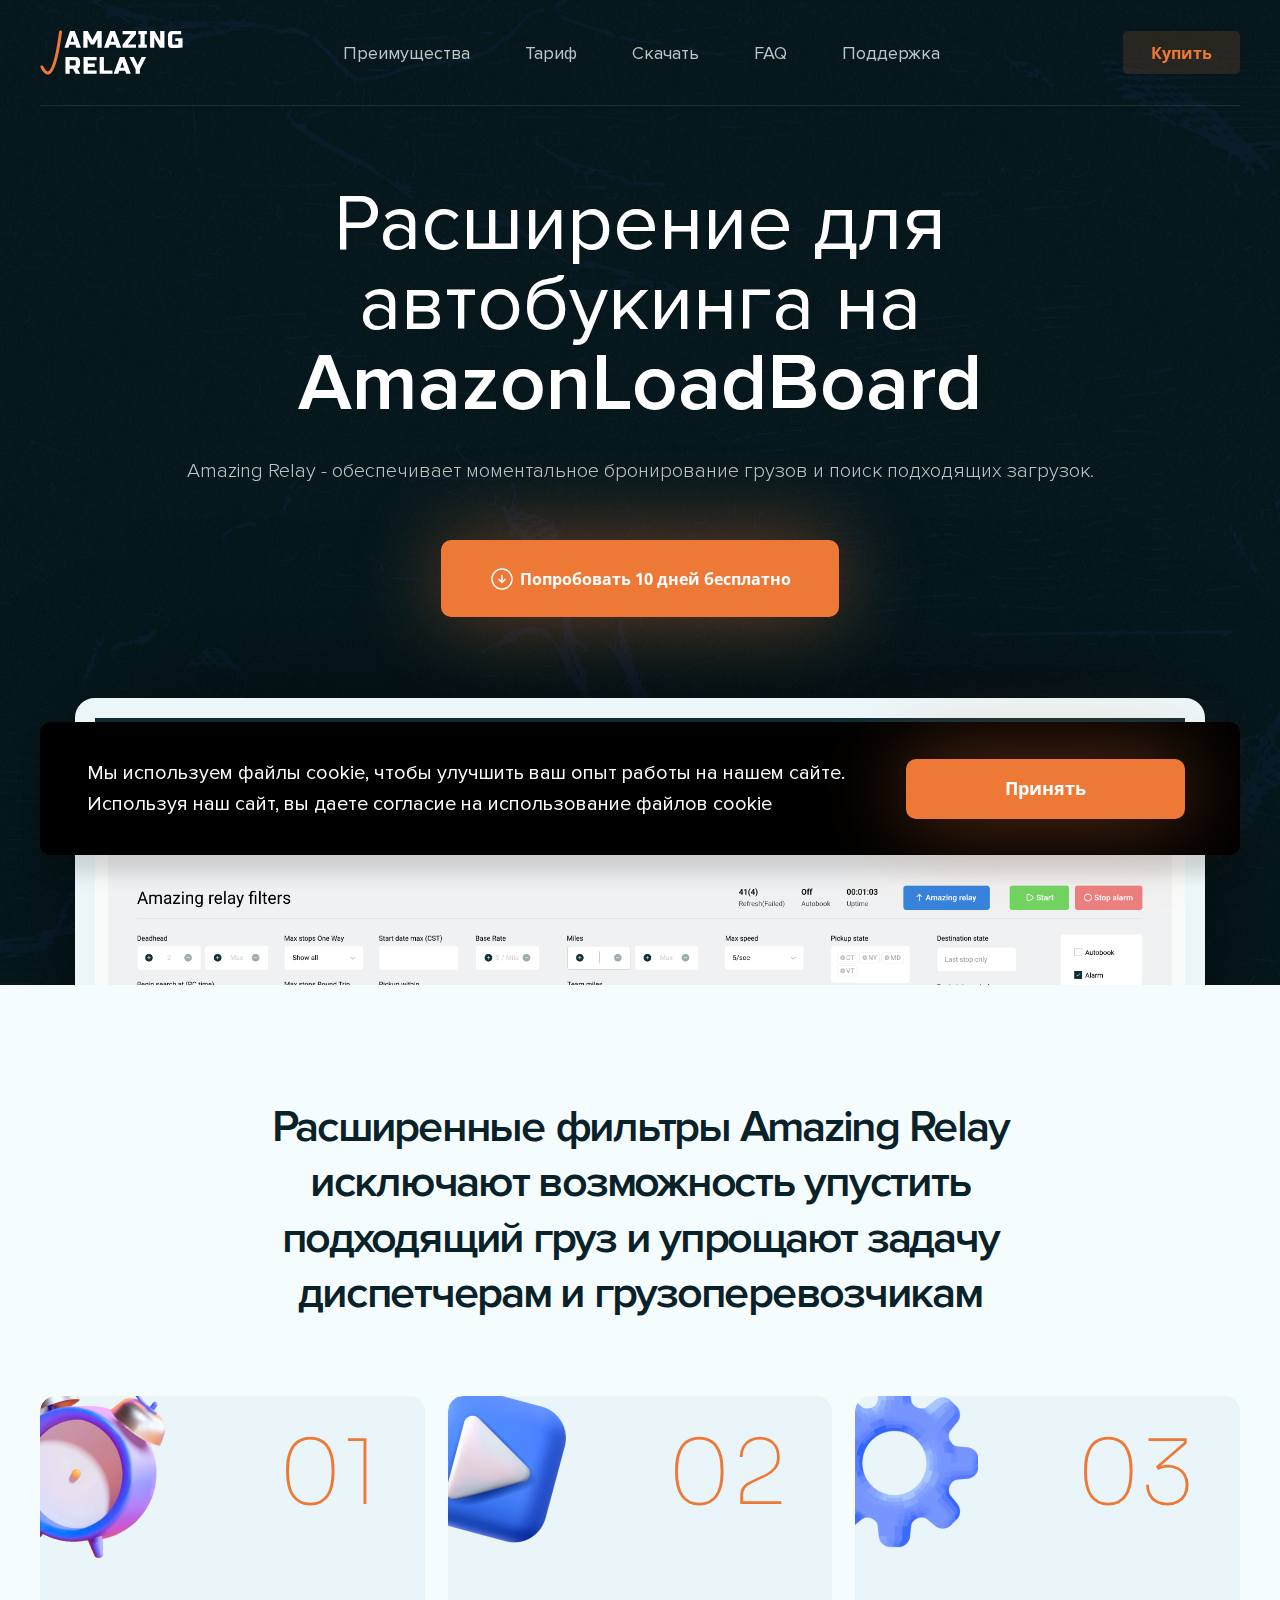
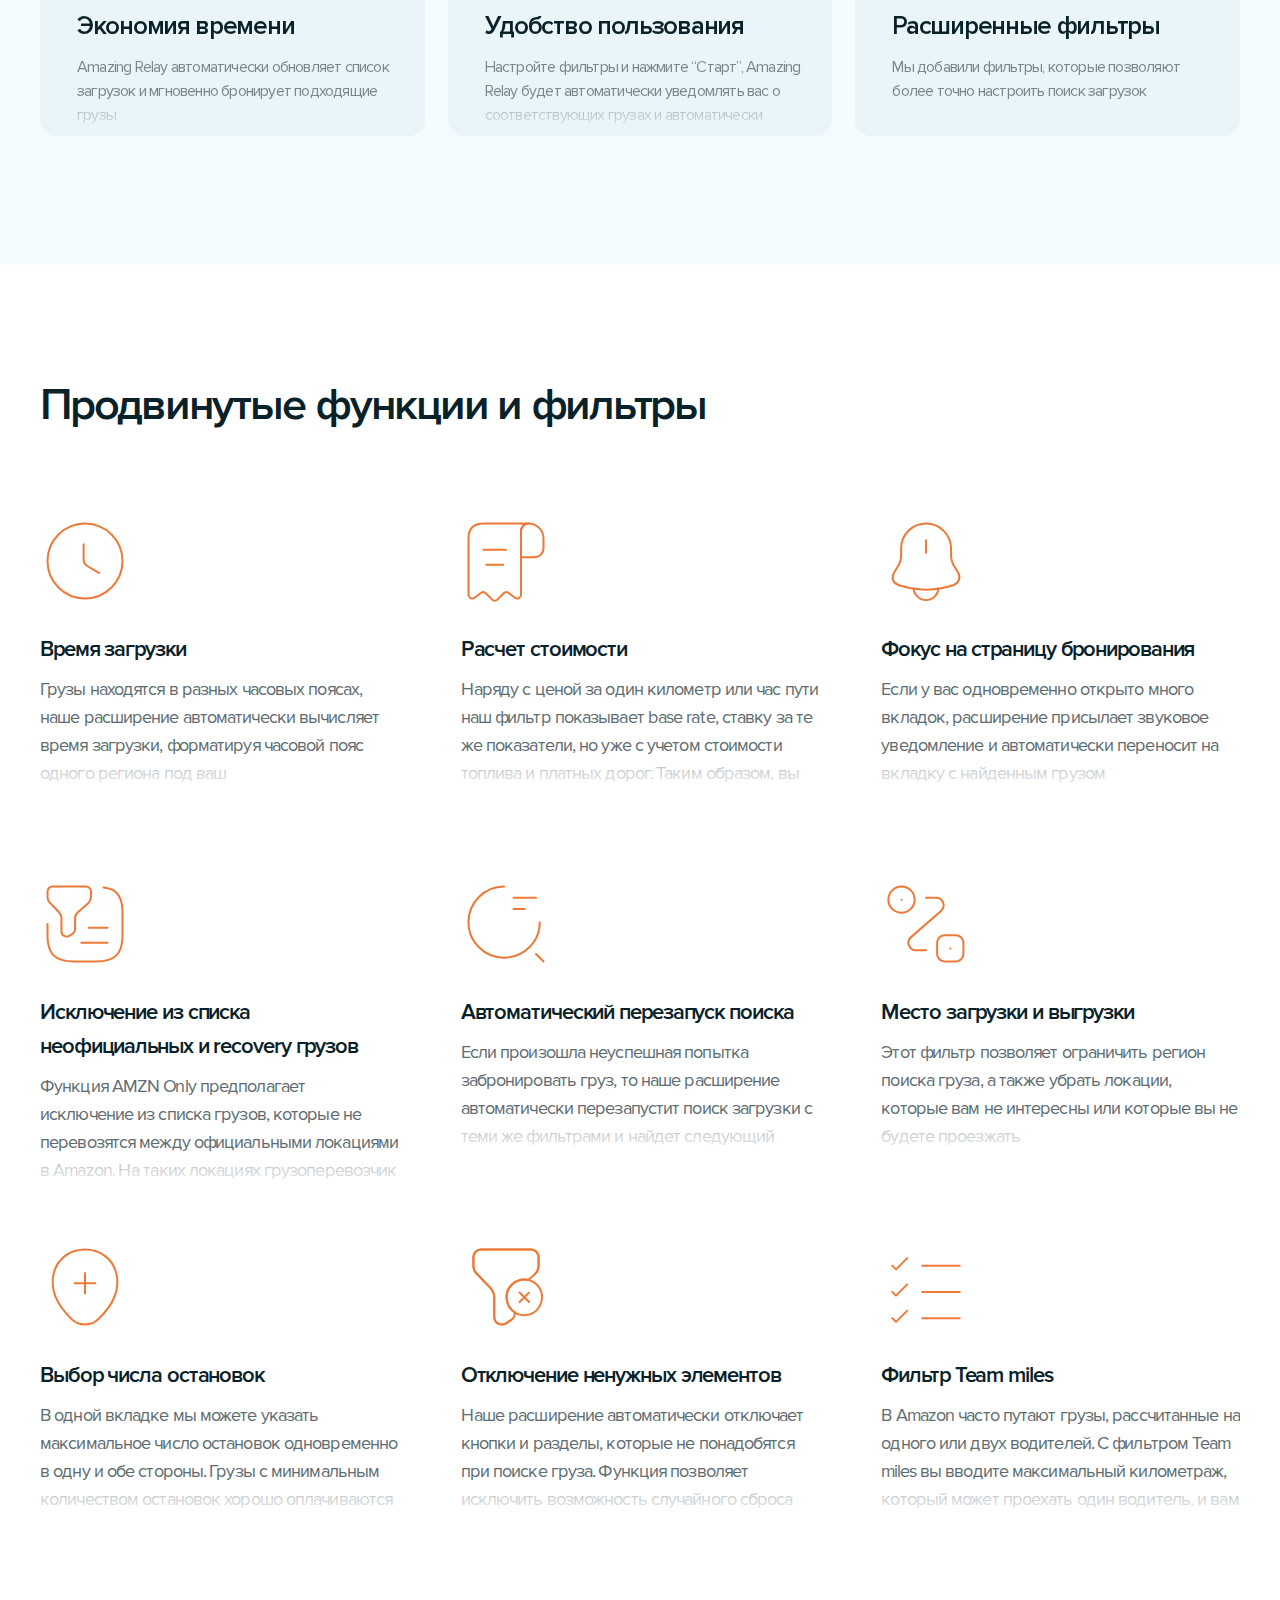
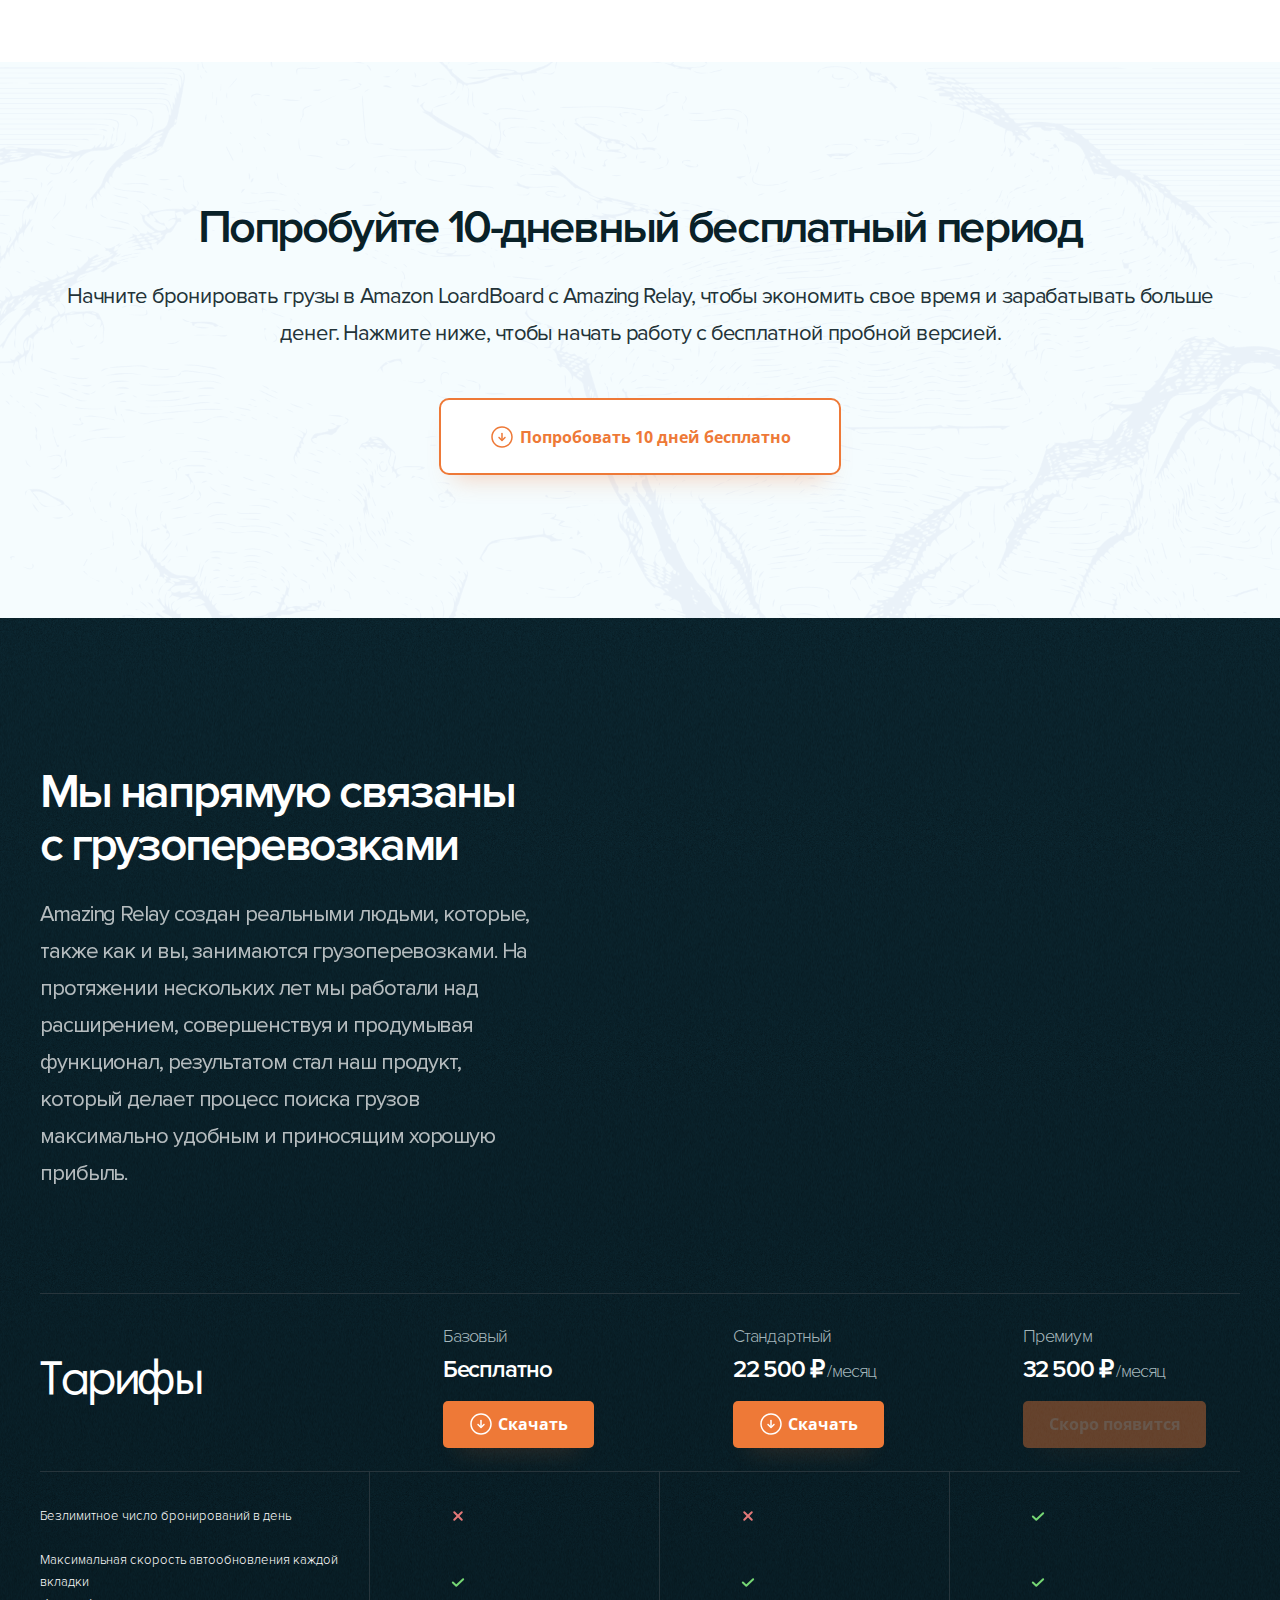
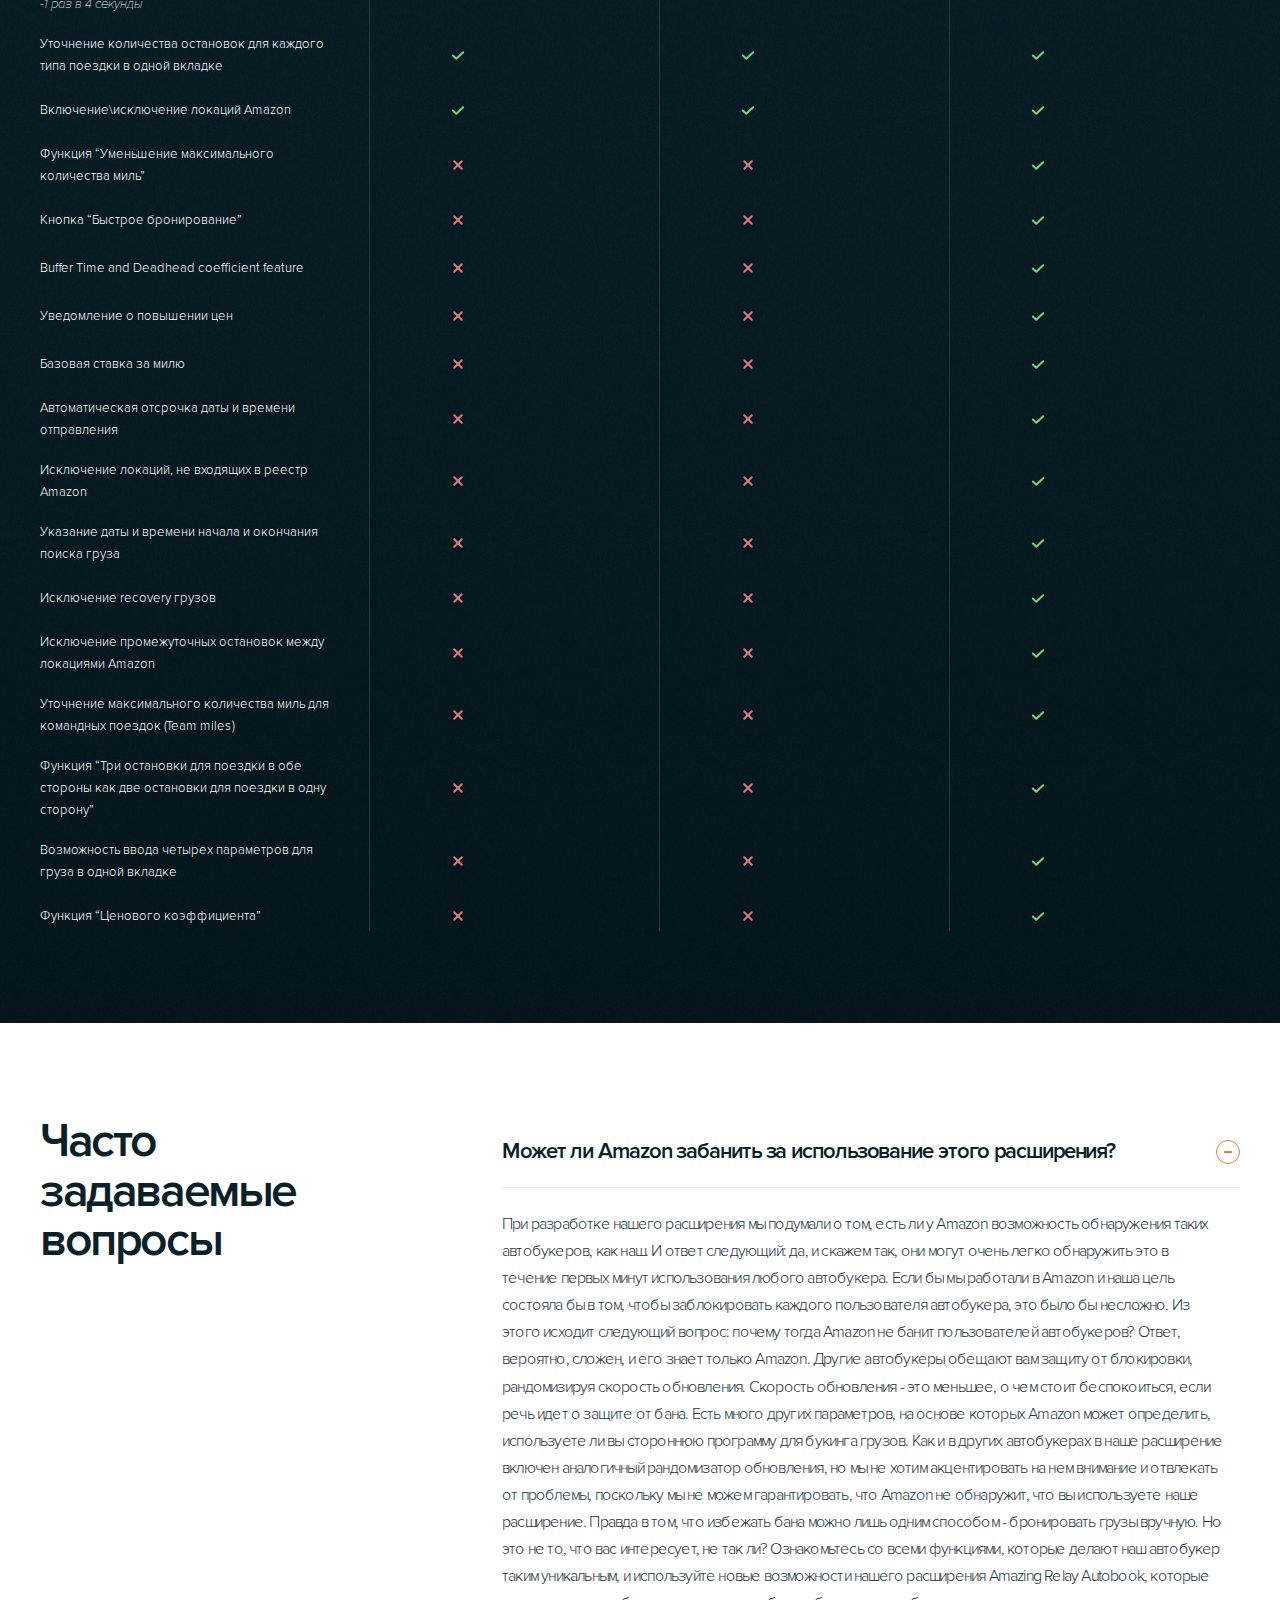
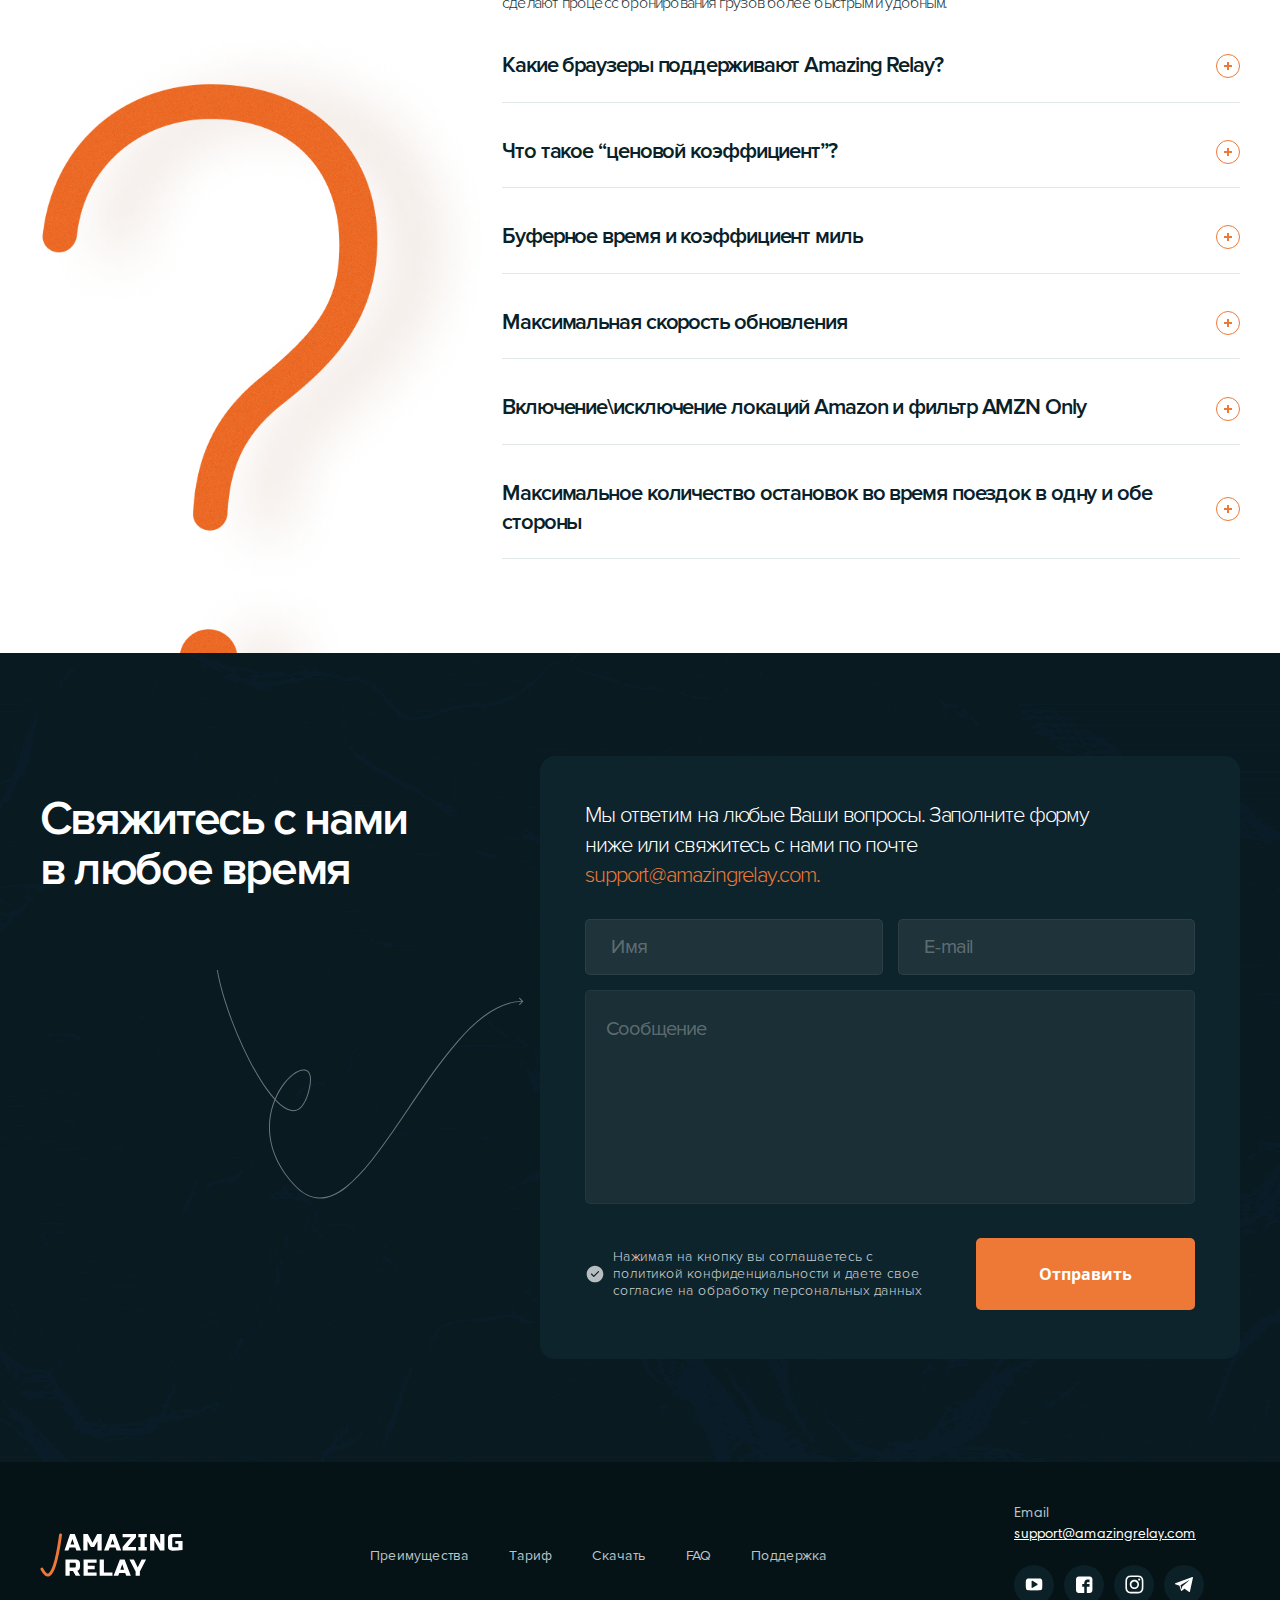
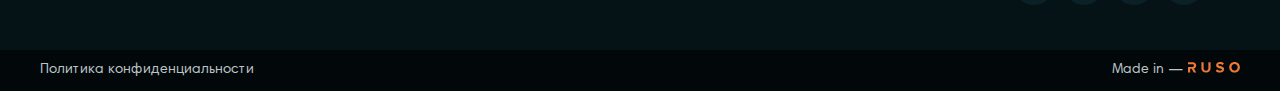
==== commit bf02b27b: "add" ====
--- a/index.html
+++ b/index.html
@@ -5,7 +5,7 @@
 	<title>Amazing</title>
 	<meta charset="UTF-8">
 	<meta name="format-detection" content="telephone=no">
-	<link rel="stylesheet" href="css/style.min.css?_v=20220701150205">
+	<link rel="stylesheet" href="css/style.min.css?_v=20220701235545">
 	<link rel="apple-touch-icon-precomposed" sizes="57x57" href="img/favicon/apple-touch-icon-57x57.png" />
 	<link rel="apple-touch-icon-precomposed" sizes="114x114" href="img/favicon/apple-touch-icon-114x114.png" />
 	<link rel="apple-touch-icon-precomposed" sizes="72x72" href="img/favicon/apple-touch-icon-72x72.png" />
@@ -108,35 +108,40 @@
 								<img class="item-advantages__img" src="img/advantages/clock.png" srcset="img/advantages/clock@2x.png 2x" alt="" alt="">
 								<span>01</span>
 								<div class="item-advantages__text">
-									<h3>Экономия времени</h3>
-									<p>Amazing Relay автоматически обновляет список загрузок и мгновенно бронирует подходящие
-										грузы
-									</p>
+									<div class="item-advantages__text-wrap">
+										<h3>Экономия времени</h3>
+										<p>Amazing Relay автоматически обновляет список загрузок и мгновенно бронирует подходящие
+											грузы
+										</p>
+									</div>
 								</div>
 							</div>
 							<div class="advantages__item item-advantages">
 								<img class="item-advantages__img" src="img/advantages/play.png" srcset="img/advantages/play@2x.png 2x" alt="" alt="">
 								<span>02</span>
 								<div class="item-advantages__text">
-									<h3>Удобство пользования</h3>
-									<p>Настройте фильтры и нажмите “Старт”, Amazing Relay будет автоматически уведомлять вас о
-										соответствующих грузах и автоматически забронирует следующую загрузку. Больше не нужно
-										вручную обновлять Amazon LoadBoard и упускать дорогие грузы
-									</p>
+									<div class="item-advantages__text-wrap">
+										<h3>Удобство пользования</h3>
+										<p>Настройте фильтры и нажмите “Старт”, Amazing Relay будет автоматически уведомлять вас о
+											соответствующих грузах и автоматически забронирует следующую загрузку. Больше не нужно
+											вручную обновлять Amazon LoadBoard и упускать дорогие грузы
+										</p>
+									</div>
 								</div>
 							</div>
 							<div class="advantages__item item-advantages">
 								<img class="item-advantages__img" src="img/advantages/gear.png" srcset="img/advantages/gear@2x.png 2x" alt="">
 								<span>03</span>
 								<div class="item-advantages__text">
-									<h3>Расширенные фильтры</h3>
-									<p>Мы добавили фильтры, которые позволяют более точно настроить <br> поиск загрузок
-									</p>
+									<div class="item-advantages__text-wrap">
+										<h3>Расширенные фильтры</h3>
+										<p>Мы добавили фильтры, которые позволяют более точно настроить поиск загрузок
+										</p>
+									</div>
 								</div>
 							</div>
 						</div>
 					</div>
-				</div>
 			</section>
 			<section class="functions">
 				<div class="functions__container">
@@ -1467,7 +1472,7 @@
 			</div>
 		</div>
 	</div>
-	<script src="js/app.min.js?_v=20220701150205"></script>
+	<script src="js/app.min.js?_v=20220701235545"></script>
 </body>
 
 </html>--- a/css/style.min.css
+++ b/css/style.min.css
@@ -1 +1 @@
-@charset "UTF-8";@font-face{font-family:HarmoniaSansProCyr;src:url(../fonts/HarmoniaSansProCyr-Regular.woff2) format("woff2"),url(../fonts/HarmoniaSansProCyr-Regular.woff) format("woff");font-weight:400;font-style:normal}@font-face{font-family:OpenSans;src:url(../fonts/OpenSans-Bold.woff2) format("woff2"),url(../fonts/OpenSans-Bold.woff) format("woff");font-weight:700;font-style:normal}@font-face{font-family:ProximaNova;src:url(../fonts/ProximaNova-Light.woff2) format("woff2"),url(../fonts/ProximaNova-Light.woff) format("woff");font-weight:300;font-style:normal}@font-face{font-family:ProximaNova;src:url(../fonts/ProximaNova-Semibold.woff2) format("woff2"),url(../fonts/ProximaNova-Semibold.woff) format("woff");font-weight:600;font-style:normal}@font-face{font-family:ProximaNova;src:url(../fonts/ProximaNovaT-Thin.woff2) format("woff2"),url(../fonts/ProximaNovaT-Thin.woff) format("woff");font-weight:100;font-style:normal}@font-face{font-family:ProximaNova;src:url(../fonts/ProximaNova-Regular.woff2) format("woff2"),url(../fonts/ProximaNova-Regular.woff) format("woff");font-weight:400;font-style:normal}@font-face{font-family:Sora;src:url(../fonts/Sora-SemiBold.woff2) format("woff2"),url(../fonts/Sora-SemiBold.woff) format("woff");font-weight:600;font-style:normal}@font-face{font-family:Sora;src:url(../fonts/Sora-Regular.woff2) format("woff2"),url(../fonts/Sora-Regular.woff) format("woff");font-weight:400;font-style:normal}@font-face{font-family:ProximaNova;src:url(../fonts/ProximaNova-ThinIt.woff2) format("woff2"),url(../fonts/ProximaNova-ThinIt.woff) format("woff");font-weight:400;font-style:italic}@font-face{font-family:Sora;src:url(../fonts/Sora-Thin.woff2) format("woff2"),url(../fonts/Sora-Thin.woff) format("woff");font-weight:100;font-style:normal}*{padding:0;margin:0;border:0}*,:after,:before{-webkit-box-sizing:border-box;box-sizing:border-box}body,html{height:100%;min-width:320px}body{color:#233338;line-height:1;font-family:ProximaNova,sans-serif;font-size:1rem;-ms-text-size-adjust:100%;-moz-text-size-adjust:100%;-webkit-text-size-adjust:100%;-webkit-font-smoothing:antialiased;-moz-osx-font-smoothing:grayscale}button,input,textarea{font-family:ProximaNova,sans-serif;font-size:inherit}button{cursor:pointer;color:inherit;background-color:inherit}a{color:inherit}a:link,a:visited{text-decoration:none}a:hover{text-decoration:none}ul li{list-style:none}img{vertical-align:top}h1,h2,h3,h4,h5,h6{font-weight:inherit;font-size:inherit}.lock body{overflow:hidden;-ms-touch-action:none;touch-action:none}.wrapper{min-height:100%;display:-webkit-box;display:-ms-flexbox;display:flex;-webkit-box-orient:vertical;-webkit-box-direction:normal;-ms-flex-direction:column;flex-direction:column}.wrapper>main{-webkit-box-flex:1;-ms-flex:1 1 100%;flex:1 1 100%;overflow:hidden;margin-top:-.0625rem;min-height:100%;height:1px;display:-webkit-box;display:-ms-flexbox;display:flex;-webkit-box-orient:vertical;-webkit-box-direction:normal;-ms-flex-direction:column;flex-direction:column}.wrapper>*{min-width:0}[class*=__container]{max-width:81.25rem;-webkit-box-sizing:content-box;box-sizing:content-box;margin:0 auto;padding:0 1.5rem}.button{font-family:OpenSans,sans-serif;display:-webkit-inline-box;display:-ms-inline-flexbox;display:inline-flex;-webkit-box-align:center;-ms-flex-align:center;align-items:center;-webkit-column-gap:6px;-moz-column-gap:6px;column-gap:6px;min-height:77px;padding:0 48.5px;font-weight:600;font-size:16px;line-height:20px;color:#fff;background:#ee7937;-webkit-box-shadow:0 -1px 85px rgba(238,121,55,.45);box-shadow:0 -1px 85px rgba(238,121,55,.45);border-radius:10px;-webkit-transition:all .3s ease 0s;-o-transition:all .3s ease 0s;transition:all .3s ease 0s;white-space:nowrap;outline:0}.button:active{background-color:#fa803b;color:rgba(255,255,255,.8)}.button:active svg{fill:rgba(255,255,255,.8)}.button:disabled{opacity:.4;color:rgba(255,255,255,.4)}.button:disabled svg{display:none}.button._disabled{opacity:.4;pointer-events:none;color:rgba(255,255,255,.4)}.button._disabled svg{display:none}.button svg{top:0;position:relative;fill:#fff;width:24px;height:24px;-webkit-transition:all .3s ease 0s;-o-transition:all .3s ease 0s;transition:all .3s ease 0s}@-webkit-keyframes btnAnimate{from{top:0}50%{top:3px}to{top:0}}@keyframes btnAnimate{from{top:0}50%{top:3px}to{top:0}}.button-white{font-family:OpenSans,sans-serif;display:-webkit-inline-box;display:-ms-inline-flexbox;display:inline-flex;-webkit-box-align:center;-ms-flex-align:center;align-items:center;-webkit-column-gap:6px;-moz-column-gap:6px;column-gap:6px;min-height:77px;padding:0 48.5px;font-weight:600;font-size:16px;line-height:20px;color:#ee7937;background:#fff;border:2px solid #ee7937;-webkit-box-shadow:0 17px 25px -15px rgba(238,121,55,.35);box-shadow:0 17px 25px -15px rgba(238,121,55,.35);border-radius:10px;-webkit-transition:all .3s ease 0s;-o-transition:all .3s ease 0s;transition:all .3s ease 0s;white-space:nowrap;outline:0}.button-white:active{background-color:#fa803b;color:rgba(255,255,255,.8);-webkit-box-shadow:0 -1px 85px rgba(238,121,55,.45);box-shadow:0 -1px 85px rgba(238,121,55,.45)}.button-white:active svg{fill:rgba(255,255,255,.8)}.button-white:disabled{opacity:.4;color:rgba(255,255,255,.4)}.button-white svg{left:0;position:relative;fill:#ee7937;width:24px;height:24px;-webkit-transition:all .5s ease 0s;-o-transition:all .5s ease 0s;transition:all .5s ease 0s}.button-transparent{font-family:OpenSans,sans-serif;display:-webkit-inline-box;display:-ms-inline-flexbox;display:inline-flex;-webkit-box-align:center;-ms-flex-align:center;align-items:center;min-height:77px;padding:0 79px;font-weight:600;font-size:16px;line-height:20px;color:#ee7937;background:rgba(238,121,55,.15);border-radius:10px;-webkit-transition:all .3s ease 0s;-o-transition:all .3s ease 0s;transition:all .3s ease 0s;white-space:nowrap;outline:0}.button-transparent:active{background:rgba(238,121,55,.2);color:rgba(238,121,55,.8)}.button-video{display:-webkit-box;display:-ms-flexbox;display:flex;-webkit-box-orient:vertical;-webkit-box-direction:normal;-ms-flex-direction:column;flex-direction:column;-webkit-box-align:center;-ms-flex-align:center;align-items:center;-webkit-box-pack:center;-ms-flex-pack:center;justify-content:center;row-gap:8px;text-align:center;width:142px;height:142px;border-radius:50%;background:#f3a173;-webkit-box-shadow:11px 24px 57px rgba(238,121,55,.25);box-shadow:11px 24px 57px rgba(238,121,55,.25);color:#fff;font-weight:400;font-size:18px;line-height:20px;letter-spacing:-.05em;-webkit-transition:all .3s ease 0s;-o-transition:all .3s ease 0s;transition:all .3s ease 0s;outline:0}.button-video:active{background:#ee7937;color:rgba(255,255,255,.8)}.button-video:active svg{opacity:.8}.button-video svg{width:20px;height:22px;fill:#fff}input[type=email],input[type=tel],input[type=text],textarea{outline:0;-webkit-appearance:none;-moz-appearance:none;appearance:none}.input{width:100%;display:block;padding:14px 25px;background-color:rgba(255,255,255,.07);border:1px solid rgba(225,225,225,.07);border-radius:5px;font-size:20px;line-height:130%;letter-spacing:-.05em;color:#fff}.input:focus{background-color:rgba(255,255,255,.07);border:1px solid rgba(255,255,255,.07)}.input::-webkit-input-placeholder{color:rgba(255,255,255,.3)}.input::-moz-placeholder{color:rgba(255,255,255,.3)}.input:-ms-input-placeholder{color:rgba(255,255,255,.3)}.input::-ms-input-placeholder{color:rgba(255,255,255,.3)}.input::placeholder{color:rgba(255,255,255,.3)}.input._form-error{color:#b0423b;border:1px solid #b0423b}textarea{resize:none;width:100%;min-height:214px;display:block;padding:25px 20px;background-color:rgba(255,255,255,.05);border:1px solid rgba(225,225,225,.05);border-radius:5px;font-size:20px;line-height:130%;letter-spacing:-.05em;color:#fff}textarea::-webkit-input-placeholder{color:rgba(255,255,255,.3)}textarea::-moz-placeholder{color:rgba(255,255,255,.3)}textarea:-ms-input-placeholder{color:rgba(255,255,255,.3)}textarea::-ms-input-placeholder{color:rgba(255,255,255,.3)}textarea::placeholder{color:rgba(255,255,255,.3)}textarea.input{resize:none;padding:0 0}body::after{content:"";background-color:rgba(0,0,0,.5);position:fixed;width:100%;height:100%;top:0;left:0;opacity:0;-webkit-transition:opacity .8s ease 0s;-o-transition:opacity .8s ease 0s;transition:opacity .8s ease 0s;pointer-events:none;z-index:149}.popup-show body::after{opacity:1}.popup{position:fixed;top:0;left:0;bottom:0;right:0;padding:30px 10px;-webkit-transition:visibility .8s ease 0s;-o-transition:visibility .8s ease 0s;transition:visibility .8s ease 0s;visibility:hidden;pointer-events:none;-webkit-box-shadow:0 18px 20px rgba(0,0,0,.15);box-shadow:0 18px 20px rgba(0,0,0,.15)}.popup_show{z-index:1001;visibility:visible;overflow:auto;pointer-events:auto}.popup_show .popup__content{visibility:visible;-webkit-transform:scale(1);-ms-transform:scale(1);transform:scale(1)}.popup__wrapper{display:-webkit-box;display:-ms-flexbox;display:flex;-webkit-box-orient:vertical;-webkit-box-direction:normal;-ms-flex-direction:column;flex-direction:column;-webkit-box-align:center;-ms-flex-align:center;align-items:center;min-height:100%;-webkit-box-flex:1;-ms-flex:1 1 auto;flex:1 1 auto;width:100%;display:flex;-webkit-box-pack:center;-ms-flex-pack:center;justify-content:center;align-items:center}.popup__content{visibility:hidden;overflow:hidden;-webkit-transform:scale(0);-ms-transform:scale(0);transform:scale(0);-webkit-transition:-webkit-transform .3s ease 0s;transition:-webkit-transform .3s ease 0s;-o-transition:transform .3s ease 0s;transition:transform .3s ease 0s;transition:transform .3s ease 0s,-webkit-transform .3s ease 0s;background-color:#eee;width:100%;max-width:900px;border-radius:5px}.lock .popup__content{visibility:visible}.popup__video .plyr{border-radius:5px}.popup__video .plyr__video-wrapper{border-radius:5px}.popup__video .plyr__video-wrapper{background:0 0}.popup__video .plyr__poster{background-size:cover}.popup__close{position:absolute;width:32px;height:32px;top:22px;right:22px;opacity:.7;z-index:10;background-color:transparent;outline:0}.popup__close::before,.popup__close:after{content:"";position:absolute;top:50%;left:50%;background:#fff;height:18px;width:2px}.popup__close::before{-webkit-transform:translateY(-50%) rotate(45deg);-ms-transform:translateY(-50%) rotate(45deg);transform:translateY(-50%) rotate(45deg)}.popup__close::after{-webkit-transform:translateY(-50%) rotate(-45deg);-ms-transform:translateY(-50%) rotate(-45deg);transform:translateY(-50%) rotate(-45deg)}.plyr__control--overlaid{display:-webkit-box!important;display:-ms-flexbox!important;display:flex!important;-webkit-box-align:center;-ms-flex-align:center;align-items:center;-webkit-box-pack:center;-ms-flex-pack:center;justify-content:center;width:89px!important;height:89px!important}.plyr__control--overlaid svg{height:25px!important;width:25px!important}.plyr--video{background:0 0}[class*=-ibg]{position:relative}[class*=-ibg] img{position:absolute;width:100%;height:100%;top:0;left:0;-o-object-fit:cover;object-fit:cover}[class*=-ibg_contain] img{-o-object-fit:contain;object-fit:contain}.popup__video .plyr__video-wrapper,.video__media .plyr__video-wrapper{position:relative;overflow:hidden;height:0;padding-bottom:56.25%}.popup__video .plyr__video-wrapper embed,.popup__video .plyr__video-wrapper iframe,.popup__video .plyr__video-wrapper object,.popup__video .plyr__video-wrapper video,.video__media .plyr__video-wrapper embed,.video__media .plyr__video-wrapper iframe,.video__media .plyr__video-wrapper object,.video__media .plyr__video-wrapper video{position:absolute;top:0;left:0;width:100%;height:100%}h1{font-family:ProximaNova,sans-serif;font-weight:600;font-size:80px;line-height:100%;text-align:center;color:#092128}.main__body h1 span{font-weight:400}h2{font-family:ProximaNova,sans-serif;font-weight:600;font-size:45px;line-height:123%;text-align:center;letter-spacing:-.05em;color:#092128}h3{font-family:ProximaNova,sans-serif;font-weight:600;font-size:26px;line-height:30px;letter-spacing:-.05em;color:#092128}h4{font-family:ProximaNova,sans-serif;font-weight:600;font-size:22px;line-height:34px;letter-spacing:-.05em;color:#092128}.socials{display:-webkit-box;display:-ms-flexbox;display:flex;-webkit-column-gap:28px;-moz-column-gap:28px;column-gap:28px}.socials__item{display:-webkit-box;display:-ms-flexbox;display:flex;-webkit-box-align:center;-ms-flex-align:center;align-items:center;-webkit-box-pack:center;-ms-flex-pack:center;justify-content:center;width:50px;height:50px;border-radius:50%;background-color:#0b2127}.socials__item:active svg{opacity:.7}.socials__item svg{width:21px;max-height:100%;fill:#fff;-webkit-transition:all .3s ease 0s;-o-transition:all .3s ease 0s;transition:all .3s ease 0s}.socials__youtube svg{width:17.71px;height:12.8px}.socials__facebook svg{width:17px;height:17px}.socials__instagram svg{width:19px;height:19px}.socials__telegram svg{width:18px;height:15px}.cookies{position:fixed;bottom:45px;margin:0 auto;left:0;right:0;max-width:1280px;z-index:2000;padding:0 40px}.cookies._hide{display:none}.cookies__wrap{background-color:#000;-webkit-box-shadow:0 18px 20px rgba(0,0,0,.15);box-shadow:0 18px 20px rgba(0,0,0,.15);border-radius:10px}.cookies__body{display:-webkit-box;display:-ms-flexbox;display:flex;-webkit-box-align:center;-ms-flex-align:center;align-items:center;-webkit-box-pack:justify;-ms-flex-pack:justify;justify-content:space-between;min-height:133px;-webkit-column-gap:30px;-moz-column-gap:30px;column-gap:30px;row-gap:30px;padding:20px 55px 20px 47px}.cookies__body p{font-size:20px;line-height:155%;color:#fff;max-width:1144px}.cookies__button{min-height:60px;padding:0 99px;font-weight:700;font-size:18px;line-height:25px}.header{position:fixed;left:0;top:0;width:100%;z-index:100;overflow:hidden}.header._header-scroll{position:fixed;width:100%;z-index:1001;background:url(../img/pattern/222.svg) #081f25;background-blend-mode:soft-light,normal}.header._header-scroll .menu__hover{bottom:0}.header._header-scroll .header__body{border-bottom:1px solid rgba(255,255,255,0)}.header__page{position:sticky;background:url(../img/pattern/222.svg) #081f25;background-blend-mode:soft-light,normal}.header__page._header-scroll{position:sticky}.header__page .header__body{border-bottom:none;min-height:110px}.header__page .menu__hover{bottom:0}.header__body{height:inherit;display:-webkit-box;display:-ms-flexbox;display:flex;-webkit-box-align:center;-ms-flex-align:center;align-items:center;-webkit-column-gap:30px;-moz-column-gap:30px;column-gap:30px;border-bottom:1px solid rgba(255,255,255,.1);min-height:105px}.header__logo{-webkit-box-flex:0;-ms-flex:0 0 143px;flex:0 0 143px;-webkit-transition:all .3s ease 0s;-o-transition:all .3s ease 0s;transition:all .3s ease 0s}.header__logo img{max-width:100%}.header__menu{-webkit-box-flex:1;-ms-flex:1 1 auto;flex:1 1 auto}.header__button{min-height:43px;padding:0 28px;border-radius:5px}.header .button-transparent{min-height:43px}.menu{display:-webkit-box;display:-ms-flexbox;display:flex;-webkit-box-pack:center;-ms-flex-pack:center;justify-content:center;position:relative}.menu__body .menu__icon{position:absolute;top:32px;left:24px}.menu__cover-ibg{position:fixed;left:-100%;top:0;width:100%;height:100%;z-index:-1;-webkit-transition:all .3s ease 0s;-o-transition:all .3s ease 0s;transition:all .3s ease 0s}.menu-open .menu__cover-ibg{left:0}.menu__list{position:relative;display:-webkit-box;display:-ms-flexbox;display:flex;-webkit-box-pack:start;-ms-flex-pack:start;justify-content:flex-start;-ms-flex-wrap:wrap;flex-wrap:wrap;-webkit-column-gap:75px;-moz-column-gap:75px;column-gap:75px;row-gap:15px}.menu__list._hover .menu__hover{opacity:1}.menu__item a{color:#bcc5c8}.menu__link{color:#bcc5c8;font-size:18px;line-height:22px;text-transform:capitalize;position:relative;-webkit-transition:color .3s ease 0s;-o-transition:color .3s ease 0s;transition:color .3s ease 0s}.menu__hover{opacity:0;position:absolute;bottom:-1px;left:0;height:1px;background-color:#ee7937;-webkit-transition:all .5s ease 0s;-o-transition:all .5s ease 0s;transition:all .5s ease 0s}.menu__socials{-webkit-box-align:center;-ms-flex-align:center;align-items:center;-webkit-box-pack:center;-ms-flex-pack:center;justify-content:center}.icon-menu{display:none}.footer{background-color:#051216;margin-top:-.0625rem}.footer__body{display:-webkit-box;display:-ms-flexbox;display:flex;-webkit-column-gap:30px;-moz-column-gap:30px;column-gap:30px;row-gap:38px;-webkit-box-align:center;-ms-flex-align:center;align-items:center;padding:45px 0}.footer__logo{-webkit-box-flex:0;-ms-flex:0 0 143px;flex:0 0 143px;-webkit-transition:all .3s ease 0s;-o-transition:all .3s ease 0s;transition:all .3s ease 0s}.footer__logo img{max-width:100%}.footer__menu{-webkit-box-flex:1;-ms-flex:1 1 auto;flex:1 1 auto;display:-webkit-box;display:-ms-flexbox;display:flex;-webkit-box-pack:center;-ms-flex-pack:center;justify-content:center}.footer__menu-list{display:-webkit-box;display:-ms-flexbox;display:flex;-ms-flex-wrap:wrap;flex-wrap:wrap;-webkit-column-gap:62px;-moz-column-gap:62px;column-gap:62px;row-gap:15px}.footer__menu-link{font-size:14px;line-height:17px;text-align:center;text-transform:capitalize;color:#bcc5c8;-webkit-transition:all .3s ease 0s;-o-transition:all .3s ease 0s;transition:all .3s ease 0s}.footer__menu-link:active{opacity:.7}.footer__contact{-webkit-box-flex:0;-ms-flex:0 1 226px;flex:0 1 226px}.footer__email{font-family:HarmoniaSansProCyr;font-size:14px;line-height:17px;color:#bcc5c8}.footer__email span:not(:last-child){display:inline-block;margin:0 0 4px 0}.footer__email a{display:block;text-decoration:underline;color:#fff;-webkit-transition:all .3s ease 0s;-o-transition:all .3s ease 0s;transition:all .3s ease 0s}.footer__socials{-webkit-column-gap:10px;-moz-column-gap:10px;column-gap:10px}.footer__socials .socials__item{width:40px;height:40px}.footer__copy{background-color:#02080a}.footer__copy-wrap{font-family:HarmoniaSansProCyr;font-size:14px;line-height:17px;color:#bcc5c8;display:-webkit-box;display:-ms-flexbox;display:flex;-webkit-box-align:center;-ms-flex-align:center;align-items:center;-webkit-box-pack:justify;-ms-flex-pack:justify;justify-content:space-between;row-gap:11px;padding:12px 0}.footer__copy-wrap a{-webkit-transition:all .3s ease 0s;-o-transition:all .3s ease 0s;transition:all .3s ease 0s}.footer__made-in{display:-webkit-box;display:-ms-flexbox;display:flex;-webkit-box-align:center;-ms-flex-align:center;align-items:center;-webkit-column-gap:4px;-moz-column-gap:4px;column-gap:4px}.footer__made-in a{-webkit-transition:all .3s ease 0s;-o-transition:all .3s ease 0s;transition:all .3s ease 0s}.footer__made-in a:active{opacity:.7}.footer__made-in svg{width:52px;height:11px;fill:#ee7937;-webkit-transition:all .3s ease 0s;-o-transition:all .3s ease 0s;transition:all .3s ease 0s}.page__advantages .advantages{background:url(../img/pattern/222.svg),#fafdfe;background-blend-mode:soft-light,normal}.page__advantages .advantages__body{padding:182px 0 199px 0}.page__advantages .advantages__title{max-width:none}.page__advantages .advantages__title:not(:last-child){margin-bottom:80px}.page__advantages .functions__body{padding:105px 0 100px 0}.page__advantages .trial__button.button-white{min-width:367px;-webkit-box-pack:center;-ms-flex-pack:center;justify-content:center}.page__advantages .trial__text h2:not(:last-child){margin:0 0 25px 0}.page__advantages .faq__body{padding:142px 0}.page__advantages .faq__title{position:relative}.page__tarif .tarifs{-webkit-box-flex:1;-ms-flex-positive:1;flex-grow:1}.page__tarif .tarifs__body{padding:18px 0 99px 0}.page__tarif .list-tarifs__head,.page__tarif .sliders-tarifs__head{border-top:none}.page__tarif .trial__button.button-white{min-width:367px;-webkit-box-pack:center;-ms-flex-pack:center;justify-content:center}.page__tarif .sliders-tarifs__title h2{font-size:34px;line-height:147%}.page__tarif .sliders-tarifs__head{padding:14px 0 22px}.page__tarif .sliders-tarifs__body-slider{padding:12px 0 0 0}.page__download .faq__container{min-height:1390px}.page__download .faq__body{padding:152px 0 168px}.page__download .faq__title{position:relative}.page__faq .faq__body{padding:116px 0 182px}.page__faq .faq__image{height:810px;left:-15px;top:625px;-webkit-transform:rotate(45deg);-ms-transform:rotate(45deg);transform:rotate(45deg)}.page__faq .spollers-faq__body{padding:23px 0 5px 0}.page__contacts .contactus{-webkit-box-flex:1;-ms-flex:1;flex:1}.page__contacts .contactus__body{padding:160px 0 222px}.page__contacts .contactus__title{padding:0}.page__contacts .contactus__line{top:44%;right:61%}.page__contacts .contactus__line svg{width:228px;height:170px}.page__policy .policy{-webkit-box-flex:1;-ms-flex-positive:1;flex-grow:1}.main{position:relative;min-height:980px;overflow:hidden;background:url(../img/pattern/222.svg),#081f25;background-blend-mode:soft-light,normal}.main__bg-ibg{position:absolute;top:0;left:0;width:100%;height:100%;opacity:.4;pointer-events:none}.main__container{position:relative;height:100%}.main__wrap{display:-webkit-box;display:-ms-flexbox;display:flex;-webkit-box-orient:vertical;-webkit-box-direction:normal;-ms-flex-direction:column;flex-direction:column;-webkit-box-pack:justify;-ms-flex-pack:justify;justify-content:space-between;row-gap:80px;height:100%}.main__body{position:relative;-webkit-box-flex:1;-ms-flex:1 1 auto;flex:1 1 auto;text-align:center;margin:0 auto;max-width:920px;padding:185px 0 0 0;z-index:1}.main br{display:none}.main h1{color:#fff}.main h1:not(:last-child){margin:0 0 35px 0}.main span{font-weight:400}.main p{color:#bcc5c8;font-weight:300;font-size:20px;line-height:1.2}.main p:not(:last-child){margin:0 0 35px 0}.main__button:not(:first-child){margin:22px 0 0 0}.main__image{position:relative;-webkit-box-flex:1;-ms-flex:1 0 288px;flex:1 0 288px;max-width:1130px;width:100%;height:30%;margin:0 auto}.main__image img{position:absolute;top:-15%;border-radius:20px;border:20px solid #ecf6f9;-webkit-box-shadow:0 -10px 149px -52px #000;box-shadow:0 -10px 149px -52px #000;max-width:100%}.advantages{position:relative;background:#f5fcfe}.advantages__bg-ibg{position:absolute;top:0;left:0;width:100%;height:100%;opacity:.2;pointer-events:none}.advantages__body{padding:115px 0 129px 0}.advantages__title{margin:0 auto;max-width:750px}.advantages__title:not(:last-child){margin-bottom:75px}.advantages__list{display:-ms-grid;display:grid;grid-template-columns:repeat(auto-fit,minmax(270px,1fr));grid-column-gap:23px;grid-row-gap:23px}.item-advantages{position:relative;border-radius:15px;height:340px;overflow:hidden;background:#e9f5f9;padding-bottom:33px;-webkit-transition:all .3s ease 0s;-o-transition:all .3s ease 0s;transition:all .3s ease 0s;border-radius:15px;display:-webkit-box;display:-ms-flexbox;display:flex;-webkit-box-align:end;-ms-flex-align:end;align-items:flex-end;-webkit-mask-image:-webkit-radial-gradient(white,#000)}.item-advantages::after{content:"";position:absolute;bottom:0;left:50%;-webkit-transform:translate(-50%);-ms-transform:translate(-50%);transform:translate(-50%);width:90%;height:33px;background:-webkit-gradient(linear,left top,left bottom,from(rgba(233,245,249,.39)),to(#e9f5f9));background:-o-linear-gradient(top,rgba(233,245,249,.39) 0,#e9f5f9 100%);background:linear-gradient(180deg,rgba(233,245,249,.39) 0,#e9f5f9 100%)}.item-advantages._show .item-advantages__img{-webkit-transform:scale(1.3);-ms-transform:scale(1.3);transform:scale(1.3);opacity:.5}.item-advantages._show .item-advantages__text{-webkit-transition:all 2s ease 0s;-o-transition:all 2s ease 0s;transition:all 2s ease 0s;max-height:400px}.item-advantages._show .item-advantages__text br{display:none}.item-advantages__img{position:absolute;top:0;left:0;-webkit-transition:-webkit-transform 1.5s ease 0s;transition:-webkit-transform 1.5s ease 0s;-o-transition:transform 1.5s ease 0s;transition:transform 1.5s ease 0s;transition:transform 1.5s ease 0s,-webkit-transform 1.5s ease 0s;border-radius:15px}.item-advantages span{position:absolute;top:63px;right:45px;font-family:Sora;font-weight:100;font-size:90px;line-height:30px;color:#ee7937}.item-advantages__text{background:#e9f5f9;padding:30px 30px 0 37px;position:relative;max-height:123px;-webkit-transition:max-height 2s ease 0s;-o-transition:max-height 2s ease 0s;transition:max-height 2s ease 0s}.item-advantages__text br{display:none}.item-advantages h3:not(:last-child){margin:0 0 14px 0}.item-advantages p{font-size:16px;line-height:24px;letter-spacing:-.05em;color:#5e6c71;opacity:.8}.functions__body{padding:96px 0 100px 0}.functions__title br{display:none}.functions__title h2{text-align:left;line-height:196%}.functions__title:not(:last-child){margin:0 0 66px 0}.functions__list{display:-ms-grid;display:grid;grid-template-columns:repeat(auto-fill,minmax(300px,1fr));grid-column-gap:62px;grid-row-gap:43px}.item-functions{position:relative;height:320px;-webkit-transition:all .3s ease 0s;-o-transition:all .3s ease 0s;transition:all .3s ease 0s}.item-functions._show .item-functions__text::after{opacity:0}.item-functions__icon:not(:last-child){margin:0 0 27px 0}.item-functions__icon img{width:90px;height:90px}.item-functions h4:not(:last-child){margin:0 0 8px 0}.item-functions__text{position:relative;overflow:hidden;height:112px;-webkit-transition:all .5s ease 0s;-o-transition:all .5s ease 0s;transition:all .5s ease 0s}.item-functions__text::after{content:"";position:absolute;top:90px;left:0;width:100%;height:33px;background:-webkit-gradient(linear,left top,left bottom,from(rgba(255,255,255,.6)),to(#fff));background:-o-linear-gradient(top,rgba(255,255,255,.6) 0,#fff 100%);background:linear-gradient(180deg,rgba(255,255,255,.6) 0,#fff 100%);-webkit-transition:all .8s ease 0s;-o-transition:all .8s ease 0s;transition:all .8s ease 0s}.item-functions__text p{font-size:18px;line-height:156%;letter-spacing:-.05em;color:#5e6c71}.item-functions__button{position:absolute;top:-28px;left:245px;-webkit-transform:translateX(-60%);-ms-transform:translateX(-60%);transform:translateX(-60%);pointer-events:none;z-index:1;opacity:0;-webkit-transition:all .3s ease 0s;-o-transition:all .3s ease 0s;transition:all .3s ease 0s}.item-functions__button._watcher-view{top:-28px;opacity:10;z-index:1;pointer-events:all}.trial{position:relative;background-color:#f5fcfe}.trial__bg-ibg{position:absolute;top:0;left:0;width:100%;height:100%;opacity:.2;pointer-events:none}.trial__body{position:relative;padding:141px 0 143px;text-align:center;z-index:2}.trial__text:not(:last-child){margin:0 0 26px 0}.trial__text h2{display:inline-block;max-width:900px;font-size:47px;line-height:106%;letter-spacing:-.05em}.trial__text h2:not(:last-child){margin:0 0 27px 0}.trial__text p{display:inline-block;max-width:1150px;font-size:22px;line-height:168%;text-align:center;letter-spacing:-.05em}.trial__button:not(:first-child){margin:19px 0 0 0}.tarifs{position:relative;background:url(../img/pattern/222.svg),-webkit-gradient(linear,left top,left bottom,from(#081d25),color-stop(.01%,#0e2d38),to(#081d25));background:url(../img/pattern/222.svg),-o-linear-gradient(top,#081d25 0,#0e2d38 .01%,#081d25 100%);background:url(../img/pattern/222.svg),linear-gradient(180deg,#081d25 0,#0e2d38 .01%,#081d25 100%);background-blend-mode:soft-light,normal}.tarifs__body{padding:122px 0 92px 0}.tarifs__head{display:-webkit-box;display:-ms-flexbox;display:flex;min-height:300px}.tarifs__content{-webkit-box-flex:1;-ms-flex:1 0 50%;flex:1 0 50%}.tarifs__text{max-width:490px}.tarifs__text h2{font-size:48px;line-height:110%;text-align:left;color:#fff}.tarifs__text h2:not(:last-child){margin:0 0 25px 0}.tarifs__text p{color:#fff;font-size:22px;line-height:168%;letter-spacing:-.05em;opacity:.7}.tarifs__cars{-webkit-box-flex:1;-ms-flex:1 1 50%;flex:1 1 50%;min-height:205px}.tarifs__cars._active img{opacity:1;-webkit-transform:translateX(0);-ms-transform:translateX(0);transform:translateX(0)}.tarifs__cars img{position:absolute;opacity:1;-webkit-transform:translateX(100%);-ms-transform:translateX(100%);transform:translateX(100%)}@supports (right:clamp(-31.25rem ,-64.6551724806rem + 53.8793104526vw ,0.0000000625rem)){.tarifs__cars img{right:clamp(-31.25rem ,-64.6551724806rem + 53.8793104526vw ,.0000000625rem)}}@supports not (right:clamp(-31.25rem ,-64.6551724806rem + 53.8793104526vw ,0.0000000625rem)){.tarifs__cars img{right:calc(-31.25rem + 31.2500000625 * (100vw - 62rem)/ 58)}}.tarifs__cars img:first-child{height:285px;-webkit-transition:-webkit-transform 3s ease 1s;transition:-webkit-transform 3s ease 1s;-o-transition:transform 3s ease 1s;transition:transform 3s ease 1s;transition:transform 3s ease 1s,-webkit-transform 3s ease 1s}.tarifs__cars img:last-child{height:268px;top:300px;-webkit-transition:-webkit-transform 3s ease 2.5s;transition:-webkit-transform 3s ease 2.5s;-o-transition:transform 3s ease 2.5s;transition:transform 3s ease 2.5s;transition:transform 3s ease 2.5s,-webkit-transform 3s ease 2.5s;-webkit-filter:drop-shadow(0 -16px 45px rgba(10, 31, 41, .15));filter:drop-shadow(0 -16px 45px rgba(10, 31, 41, .15))}.list-tarifs__head{border-top:1px solid #27353c;border-bottom:1px solid #27353c;padding:27px 0 23px;display:-webkit-box;display:-ms-flexbox;display:flex}.list-tarifs__head h2{font-family:HarmoniaSansProCyr}.list-tarifs__head p{display:inline-block;color:#a5b7bc;font-weight:300;font-size:18px;line-height:167%;letter-spacing:-.05em}.list-tarifs__head span{display:inline-block;color:#fff;font-weight:600;font-size:24px;line-height:125%;letter-spacing:-.05em}.list-tarifs__body .list-tarifs__col{min-height:29px;display:-webkit-box;display:-ms-flexbox;display:flex}.list-tarifs__body .list-tarifs__col:not(:last-child){border-right:1px solid #27353c}.list-tarifs__body p{font-weight:300;font-size:13px;line-height:177%;color:#fff}.list-tarifs__col{min-width:0;-webkit-box-flex:1;-ms-flex:1 1 25%;flex:1 1 25%}.list-tarifs__col:first-child{-webkit-box-flex:0;-ms-flex:0 1 345px;flex:0 1 345px}.list-tarifs__col:not(:first-child){padding-left:73px}.list-tarifs__col img{width:30px;height:30px}.list-tarifs__row{display:-webkit-box;display:-ms-flexbox;display:flex;-webkit-box-align:stretch;-ms-flex-align:stretch;align-items:stretch}.list-tarifs__row:not(:first-child){min-height:30px}.list-tarifs__row:not(:last-child) .list-tarifs__col{padding-bottom:18px}.list-tarifs__row:first-child .list-tarifs__col{padding-bottom:0}.list-tarifs__row .list-tarifs__col{display:-webkit-box;display:-ms-flexbox;display:flex;-webkit-box-align:center;-ms-flex-align:center;align-items:center}.list-tarifs__title{display:-webkit-box;display:-ms-flexbox;display:flex;-webkit-box-align:center;-ms-flex-align:center;align-items:center;height:100%}.list-tarifs__title h2{color:#fff;font-weight:400;font-size:48px;line-height:104%}.list-tarifs__name:not(:last-child){margin:0 0 4px 0}.list-tarifs__price:not(:last-child){margin:0 0 15px 0}.list-tarifs__button{min-height:47px;border-radius:5px;-webkit-box-shadow:0 17px 25px -15px rgba(238,121,55,.2);box-shadow:0 17px 25px -15px rgba(238,121,55,.2);padding:0 26px;-webkit-column-gap:5px;-moz-column-gap:5px;column-gap:5px}.list-tarifs .button{min-height:47px;padding:0 26px}.list-tarifs__option{padding:0 30px 0 0}.list-tarifs__option p{color:#fff;font-weight:300;font-size:13px;line-height:22px}.list-tarifs__option span{display:block;font-style:italic;font-weight:250}.sliders-tarifs__head{border-top:1px solid #27353c;border-bottom:1px solid #27353c;padding:10px 0 22px}.sliders-tarifs__head p{display:inline-block;color:#a5b7bc;font-weight:300;font-size:14px;line-height:130%;letter-spacing:-.05em}.sliders-tarifs__head span{display:inline-block;color:#fff;font-weight:600;font-size:18px;line-height:130%;letter-spacing:-.05em}.sliders-tarifs__title h2{font-family:HarmoniaSansProCyr;text-align:left;font-weight:400;font-size:28px;line-height:179%;letter-spacing:-.05em;color:#fff}.sliders-tarifs__title:not(:last-child){margin:0 0 19px 0}.sliders-tarifs__head-slider{position:relative}.sliders-tarifs__head-slider .sliders-tarifs__slide{display:-webkit-box;display:-ms-flexbox;display:flex;-webkit-column-gap:10px;-moz-column-gap:10px;column-gap:10px;-webkit-box-pack:center;-ms-flex-pack:center;justify-content:center}.sliders-tarifs__head-slider .list-tarifs__button{-webkit-box-flex:0;-ms-flex:0 0 145px;flex:0 0 145px;-webkit-box-pack:center;-ms-flex-pack:center;justify-content:center}.sliders-tarifs__slide{-webkit-box-flex:0;-ms-flex:0 0 100%;flex:0 0 100%}.sliders-tarifs__body p{font-weight:300;font-size:13px;line-height:177%;color:#fff}.sliders-tarifs__body-slider{padding:30px 0 0 0}.sliders-tarifs__body-slider li{display:-webkit-box;display:-ms-flexbox;display:flex;-webkit-box-pack:justify;-ms-flex-pack:justify;justify-content:space-between;-webkit-box-align:center;-ms-flex-align:center;align-items:center;-webkit-column-gap:20px;-moz-column-gap:20px;column-gap:20px}.sliders-tarifs__body-slider li:not(:last-child){margin:0 0 17px 0}.sliders-tarifs__arrow{position:absolute;width:24px;height:24px;top:50%;-webkit-transform:translateY(-50%);-ms-transform:translateY(-50%);transform:translateY(-50%)}.sliders-tarifs__arrow svg{width:100%;height:100%;fill:#ee7937;-webkit-transition:all .3s ease 0s;-o-transition:all .3s ease 0s;transition:all .3s ease 0s}.sliders-tarifs__arrow svg:focus{opacity:.7}.sliders-tarifs__arrow.swiper-button-disabled svg{fill:#fff;opacity:.7}.sliders-tarifs__prev{left:10%}.sliders-tarifs__next{right:10%}.additional{position:relative;background:-webkit-gradient(linear,left top,left bottom,from(#081d25),color-stop(.01%,#183d4a),to(#081d25));background:-o-linear-gradient(top,#081d25 0,#183d4a .01%,#081d25 100%);background:linear-gradient(180deg,#081d25 0,#183d4a .01%,#081d25 100%);background-blend-mode:soft-light,normal;min-height:810px;-ms-flex-negative:0;flex-shrink:0;-webkit-box-flex:1;-ms-flex-positive:1;flex-grow:1}.additional__bg-ibg{position:absolute;top:0;left:0;width:100%;height:100%;z-index:1;opacity:.1;pointer-events:none}.additional__body{position:relative;max-width:1177px;margin:0 auto;padding:120px 0 53px 0;z-index:2}.additional__title{display:-webkit-box;display:-ms-flexbox;display:flex;-webkit-box-align:center;-ms-flex-align:center;align-items:center;-webkit-column-gap:13px;-moz-column-gap:13px;column-gap:13px}.additional__title:not(:last-child){margin:0 0 21px 0}.additional__title h2{color:#fff;line-height:196%;text-align:left}.additional__title svg{-webkit-box-flex:0;-ms-flex:0 0 40px;flex:0 0 40px;width:40px;height:40px;fill:#ee7937}.additional__row-top{display:-ms-grid;display:grid;grid-column-gap:30px;grid-row-gap:30px;-ms-grid-columns:1fr 1fr;grid-template-columns:1fr 1fr}.additional__row-bot{display:-ms-grid;display:grid;grid-template-columns:repeat(auto-fill,minmax(340px,1fr));grid-column-gap:30px;grid-row-gap:30px}.additional__button{min-height:97px;padding:32px;background:rgba(255,255,255,.15);-webkit-backdrop-filter:blur(7px);backdrop-filter:blur(7px);border-radius:15px;overflow:hidden;cursor:pointer;-webkit-transition:all .3s ease 0s;-o-transition:all .3s ease 0s;transition:all .3s ease 0s}.additional__button-title{background-color:transparent;color:#fff;display:-webkit-box;display:-ms-flexbox;display:flex;-webkit-box-align:start;-ms-flex-align:start;align-items:flex-start;text-align:left;-webkit-column-gap:13px;-moz-column-gap:13px;column-gap:13px;font-weight:300;font-size:22px;letter-spacing:-.05em;line-height:136%}.additional__button-title span{color:#ee7937;font-size:33px}.additional__button-body{padding-left:27px;color:#fff;font-weight:300;font-size:22px;letter-spacing:-.05em;line-height:136%}.download__body{padding:140px 0 64px}.download__head{display:-webkit-box;display:-ms-flexbox;display:flex;-webkit-column-gap:66px;-moz-column-gap:66px;column-gap:66px;row-gap:52px;-webkit-box-align:center;-ms-flex-align:center;align-items:center}.download__head:not(:last-child){margin:0 0 175px 0}.download__title{-webkit-box-flex:1;-ms-flex:1 0 80%;flex:1 0 80%}.download__title h1{text-align:left}.download__title h1:not(:last-child){margin:0 0 27px 0}.download__title p{font-weight:300;font-size:20px;line-height:24px;color:#3a4042}.download__button{padding:0 134px}.download__button:not(:first-child){margin-top:50px}.download__image{border:10px solid #020f13;-webkit-box-shadow:0 -10px 149px -52px rgba(0,0,0,.15);box-shadow:0 -10px 149px -52px rgba(0,0,0,.15);border-radius:10px;margin-left:auto;position:relative}.download__image img{max-height:100%;position:relative;top:-1px;left:-1px}.download__steps{display:-webkit-box;display:-ms-flexbox;display:flex;-webkit-box-orient:vertical;-webkit-box-direction:normal;-ms-flex-direction:column;flex-direction:column;-ms-flex-wrap:wrap;flex-wrap:wrap;-webkit-column-gap:98px;-moz-column-gap:98px;column-gap:98px;-webkit-box-align:stretch;-ms-flex-align:stretch;align-items:stretch;height:580px;width:100%}.download__step{-webkit-box-flex:1;-ms-flex:1 1 auto;flex:1 1 auto;max-width:500px;height:40%}.download__step span{display:-webkit-box;display:-ms-flexbox;display:flex;-webkit-box-align:center;-ms-flex-align:center;align-items:center;-webkit-box-pack:center;-ms-flex-pack:center;justify-content:center;width:56px;height:56px;font-weight:600;font-size:24px;color:#fff;background-color:#ee7937;border-radius:50%}.download__step span:not(:last-child){margin:0 0 27px 0}.download__step h3{font-weight:600;font-size:24px;line-height:29px;letter-spacing:-.05em;color:#000}.download__step h3:not(:last-child){margin:0 0 12px 0}.download__step p{font-weight:300;font-size:20px;line-height:28px;letter-spacing:-.05em;color:#000}.video{background-color:#f5fcfe}.video__body{display:-webkit-box;display:-ms-flexbox;display:flex;padding:167px 0 182px 0;-webkit-box-align:center;-ms-flex-align:center;align-items:center;-webkit-box-pack:justify;-ms-flex-pack:justify;justify-content:space-between;row-gap:28px;-webkit-column-gap:30px;-moz-column-gap:30px;column-gap:30px}.video__text{-webkit-box-flex:0;-ms-flex:0 1 40%;flex:0 1 40%}.video__text h2{text-align:left}.video__text h2:not(:last-child){margin:0 0 28px 0}.video__text p{font-weight:300;font-size:20px;line-height:150%}.video__media{-webkit-box-flex:0;-ms-flex:0 1 58%;flex:0 1 58%;border-radius:5px;min-height:169px;width:100%;position:relative}.video__media .plyr{border-radius:15px}.video__media .plyr--video{background:0 0}.video__media .plyr__video-wrapper{border-radius:15px;background:0 0}.video__media .plyr__poster{background-size:cover}.video__media .plyr__control--overlaid{display:-webkit-box!important;display:-ms-flexbox!important;display:flex!important;-webkit-box-align:center;-ms-flex-align:center;align-items:center;-webkit-box-pack:center;-ms-flex-pack:center;justify-content:center}.video__media .plyr__control--overlaid svg{left:2px!important}.faq__container{position:relative}.faq__image{position:absolute;left:-88px;bottom:-125px;z-index:-1}.faq__image img{max-height:100%;max-width:100%}.faq__body{padding:94px 0}.faq__item{display:-webkit-box;display:-ms-flexbox;display:flex}.faq__item:not(:last-child){margin:0 0 220px 0}.faq__item:not(:first-child) .faq__title{position:relative}.faq__title{-webkit-box-flex:1;-ms-flex:1 1 37%;flex:1 1 37%}.faq__title span{font-weight:300;font-size:18px;line-height:278%;letter-spacing:-.05em;color:#092128}.faq__title h1,.faq__title h2{font-size:48px;text-align:left;max-width:274px;line-height:104%}.faq__spollers{-webkit-box-flex:1;-ms-flex:1 1 60%;flex:1 1 60%}.spollers-faq__item:not(:last-child){margin:0 0 14px 0}.spollers-faq__title{display:-webkit-box;display:-ms-flexbox;display:flex;-webkit-box-align:center;-ms-flex-align:center;align-items:center;-webkit-box-pack:justify;-ms-flex-pack:justify;justify-content:space-between;-webkit-column-gap:10px;-moz-column-gap:10px;column-gap:10px;width:100%;border-bottom:1px solid #e2e8ea;padding:21px 0}.spollers-faq__title._spoller-active span::after{-webkit-transform:rotate(0);-ms-transform:rotate(0);transform:rotate(0);opacity:0}.spollers-faq__title span{-webkit-box-flex:0;-ms-flex:0 0 24px;flex:0 0 24px;width:24px;height:24px;border:1.5px solid #ee7937;border-radius:50%;position:relative;display:-webkit-box;display:-ms-flexbox;display:flex;-webkit-box-align:center;-ms-flex-align:center;align-items:center;-webkit-box-pack:center;-ms-flex-pack:center;justify-content:center;-webkit-transition:all .3s ease 0s;-o-transition:all .3s ease 0s;transition:all .3s ease 0s}.spollers-faq__title span::after,.spollers-faq__title span::before{content:"";display:block;position:absolute;width:8px;height:2px;background-color:#ee7937}.spollers-faq__title span::after{-webkit-transform:rotate(90deg);-ms-transform:rotate(90deg);transform:rotate(90deg);-webkit-transition:all .3s ease 0s;-o-transition:all .3s ease 0s;transition:all .3s ease 0s;opacity:1}.spollers-faq__title h4{text-align:left;line-height:130%}.spollers-faq__body{padding:23px 0 0 0}.spollers-faq__body p{font-weight:300;font-size:16px;line-height:169%;letter-spacing:-.05em;color:#233338;max-width:98%}.contactus{background-color:#091b21;position:relative}.contactus__bg-ibg{position:absolute;top:0;left:0;width:100%;height:100%;opacity:.2;pointer-events:none}.contactus__line{position:absolute;top:39%;right:59%}.contactus__line svg{width:310px;height:230px;fill:#fff;opacity:.4}.contactus__container{position:relative}.contactus__body{position:relative;display:-webkit-box;display:-ms-flexbox;display:flex;padding:103px 0;-webkit-column-gap:30px;-moz-column-gap:30px;column-gap:30px;z-index:2}.contactus__title{-webkit-box-flex:1;-ms-flex:1 1 auto;flex:1 1 auto}.contactus__title h1{text-align:left;line-height:94%;letter-spacing:-.05em;color:#fff;max-width:482px}.contactus__title h2{font-size:48px;line-height:104%;color:#fff;text-align:left;max-width:370px}.contactus__col{-webkit-box-flex:1;-ms-flex-positive:1;flex-grow:1}.contactus__form:not(:last-child){margin-bottom:34px}.contactus .contactus__telegramm{display:-webkit-box;display:-ms-flexbox;display:flex;-webkit-box-align:center;-ms-flex-align:center;align-items:center;-webkit-box-pack:center;-ms-flex-pack:center;justify-content:center}.contactus .contactus__telegramm img:not(:last-child){margin-right:10px}.contactus .contactus__telegramm p{font-size:14px;color:#fff}.contactus .contactus__telegramm a{color:#ee7937;-webkit-transition:color .3s ease 0s;-o-transition:color .3s ease 0s;transition:color .3s ease 0s;font-weight:400}.form-contactus{position:relative;-webkit-box-flex:1;-ms-flex:1 0 50%;flex:1 0 50%;max-width:721px;background-color:#0e242c;border-radius:15px;padding:45px 45px 49px}.form-contactus._success .form-contactus__success{opacity:1;z-index:10}.form-contactus__success{position:absolute;top:0;left:0;width:100%;height:100%;border-radius:15px;background-color:#0e242c;display:-webkit-box;display:-ms-flexbox;display:flex;row-gap:30px;-webkit-box-orient:vertical;-webkit-box-direction:normal;-ms-flex-direction:column;flex-direction:column;-webkit-box-align:center;-ms-flex-align:center;align-items:center;-webkit-box-pack:center;-ms-flex-pack:center;justify-content:center;padding:0 60px;text-align:center;opacity:0;z-index:-1;-webkit-transition:all .3s ease 0s;-o-transition:all .3s ease 0s;transition:all .3s ease 0s}.form-contactus__success svg{fill:#76d774}.form-contactus__success h2{color:#fff}.form-contactus__success p{font-weight:300;font-size:22px;line-height:136%;letter-spacing:-.05em;color:#fff;opacity:.7}.form-contactus__text:not(:last-child){margin:0 0 28px 0}.form-contactus__text p{font-weight:300;font-size:22px;line-height:136%;letter-spacing:-.05em;color:#fff}.form-contactus__text a{color:#ee7937;-webkit-transition:all .3s ease 0s;-o-transition:all .3s ease 0s;transition:all .3s ease 0s}.form-contactus__inputs{display:-webkit-box;display:-ms-flexbox;display:flex;-ms-flex-wrap:wrap;flex-wrap:wrap;-webkit-column-gap:15px;-moz-column-gap:15px;column-gap:15px;row-gap:15px}.form-contactus__inputs:not(:last-child){margin:0 0 34px 0}.form-contactus__input-wrap{-webkit-box-flex:1;-ms-flex:1 1 40%;flex:1 1 40%}.form-contactus__textarea-wrap{-webkit-box-flex:1;-ms-flex:1 1 100%;flex:1 1 100%}.form-contactus__actions{display:-webkit-box;display:-ms-flexbox;display:flex;-webkit-column-gap:40px;-moz-column-gap:40px;column-gap:40px;row-gap:15px;-webkit-box-align:center;-ms-flex-align:center;align-items:center;-ms-flex-wrap:wrap;flex-wrap:wrap}.form-contactus__policy{-webkit-box-flex:1;-ms-flex:1 1 50%;flex:1 1 50%;display:-webkit-box;display:-ms-flexbox;display:flex;-webkit-box-align:center;-ms-flex-align:center;align-items:center;-webkit-column-gap:8px;-moz-column-gap:8px;column-gap:8px}.form-contactus__policy svg{fill:#fff;opacity:.7;-webkit-box-flex:0;-ms-flex:0 0 20px;flex:0 0 20px;width:20px;height:20px}.form-contactus__policy p{font-weight:300;font-size:14px;line-height:17px;color:rgba(255,255,255,.8)}.form-contactus__button{padding:0 63px;min-height:72px;-webkit-box-flex:0;-ms-flex:0 1 30%;flex:0 1 30%;-webkit-box-shadow:none;box-shadow:none;border-radius:5px}.policy__body{padding:134px 0;max-width:783px}@supports (margin-left:clamp(0.0000000625rem ,-25.8541664861rem + 48.6666664444vw ,13.6875rem)){.policy__body{margin-left:clamp(.0000000625rem ,-25.8541664861rem + 48.6666664444vw ,13.6875rem)}}@supports not (margin-left:clamp(0.0000000625rem ,-25.8541664861rem + 48.6666664444vw ,13.6875rem)){.policy__body{margin-left:calc(.0000000625rem + 13.6874999375 * (100vw - 53.125rem)/ 28.125)}}.policy__body h1{text-align:left;font-weight:600;font-size:48px;line-height:104%;letter-spacing:-.05em;color:#092128}.policy__body h1:not(:last-child){margin:0 0 31px 0}.policy__body p{font-weight:300;line-height:169%;letter-spacing:-.05em}.policy__body br{line-height:10px}.not-found{height:100vh;min-height:600px;background:url(../img/pattern/222.svg),#081f25;background-blend-mode:soft-light,normal}.not-found__container{height:100%}.not-found__body{height:inherit;display:-webkit-box;display:-ms-flexbox;display:flex;-webkit-box-orient:vertical;-webkit-box-direction:normal;-ms-flex-direction:column;flex-direction:column;-webkit-box-align:center;-ms-flex-align:center;align-items:center;-webkit-box-pack:center;-ms-flex-pack:center;justify-content:center;text-align:center}.not-found__body h1{font-weight:600;font-size:250px;line-height:100%;letter-spacing:.11em;color:transparent;background-color:#fff;background-image:url(../img/pattern/text-pattern.png);-webkit-background-clip:text;background-clip:text}.not-found__body p{font-weight:300;line-height:169%;letter-spacing:-.05em;color:#fff}.not-found__body a{display:-webkit-box;display:-ms-flexbox;display:flex;-webkit-box-align:center;-ms-flex-align:center;align-items:center;-webkit-column-gap:7px;-moz-column-gap:7px;column-gap:7px;font-weight:400;line-height:169%;letter-spacing:-.05em;color:#ee7937;-webkit-transition:all .3s ease 0s;-o-transition:all .3s ease 0s;transition:all .3s ease 0s}.not-found__body a:not(:first-child){margin:41px 0 0 0}.not-found__body svg{width:10px;height:10px;fill:#ee7937;-webkit-transition:all .3s ease 0s;-o-transition:all .3s ease 0s;transition:all .3s ease 0s}.swiper{overflow:hidden}.swiper-wrapper{width:100%;height:100%;-webkit-box-sizing:content-box;box-sizing:content-box;display:-webkit-box;display:-ms-flexbox;display:flex;position:relative}.swiper-vertical .swiper-wrapper{-webkit-box-orient:vertical;-webkit-box-direction:normal;-ms-flex-direction:column;flex-direction:column}.swiper-autoheight .swiper-wrapper{-webkit-box-align:start;-ms-flex-align:start;align-items:flex-start}.swiper-initialized .swiper-slide{-ms-flex-negative:0;flex-shrink:0}.swiper-android .swiper-slide,.swiper-android .swiper-wrapper{-webkit-transform:translate3d(0,0,0);transform:translate3d(0,0,0)}.swiper-button-lock{display:none!important}@-webkit-keyframes plyr-progress{to{background-position:var(--plyr-progress-loading-size,25px) 0}}@keyframes plyr-progress{to{background-position:var(--plyr-progress-loading-size,25px) 0}}@-webkit-keyframes plyr-popup{0%{opacity:.5;-webkit-transform:translateY(10px);transform:translateY(10px)}to{opacity:1;-webkit-transform:translateY(0);transform:translateY(0)}}@keyframes plyr-popup{0%{opacity:.5;-webkit-transform:translateY(10px);transform:translateY(10px)}to{opacity:1;-webkit-transform:translateY(0);transform:translateY(0)}}@-webkit-keyframes plyr-fade-in{from{opacity:0}to{opacity:1}}@keyframes plyr-fade-in{from{opacity:0}to{opacity:1}}.plyr{-moz-osx-font-smoothing:grayscale;-webkit-font-smoothing:antialiased;-webkit-box-align:center;-ms-flex-align:center;align-items:center;direction:ltr;display:-webkit-box;display:-ms-flexbox;display:flex;-webkit-box-orient:vertical;-webkit-box-direction:normal;-ms-flex-direction:column;flex-direction:column;font-family:var(--plyr-font-family,inherit);font-variant-numeric:tabular-nums;font-weight:var(--plyr-font-weight-regular,400);line-height:var(--plyr-line-height,1.7);max-width:100%;min-width:200px;position:relative;text-shadow:none;-webkit-transition:-webkit-box-shadow .3s ease;transition:-webkit-box-shadow .3s ease;-o-transition:box-shadow .3s ease;transition:box-shadow .3s ease;transition:box-shadow .3s ease,-webkit-box-shadow .3s ease;z-index:0}.plyr audio,.plyr iframe,.plyr video{display:block;height:100%;width:100%}.plyr button{font:inherit;line-height:inherit;width:auto}.plyr:focus{outline:0}.plyr--full-ui{-webkit-box-sizing:border-box;box-sizing:border-box}.plyr--full-ui *,.plyr--full-ui ::after,.plyr--full-ui ::before{-webkit-box-sizing:inherit;box-sizing:inherit}.plyr--full-ui a,.plyr--full-ui button,.plyr--full-ui input,.plyr--full-ui label{-ms-touch-action:manipulation;touch-action:manipulation}.plyr__badge{background:var(--plyr-badge-background,hsl(216deg,15%,34%));border-radius:var(--plyr-badge-border-radius,2px);color:var(--plyr-badge-text-color,#fff);font-size:var(--plyr-font-size-badge,9px);line-height:1;padding:3px 4px}.plyr--full-ui ::-webkit-media-text-track-container{display:none}.plyr__captions{-webkit-animation:plyr-fade-in .3s ease;animation:plyr-fade-in .3s ease;bottom:0;display:none;font-size:var(--plyr-font-size-small,13px);left:0;padding:var(--plyr-control-spacing,10px);position:absolute;text-align:center;-webkit-transition:-webkit-transform .4s ease-in-out;transition:-webkit-transform .4s ease-in-out;-o-transition:transform .4s ease-in-out;transition:transform .4s ease-in-out;transition:transform .4s ease-in-out,-webkit-transform .4s ease-in-out;width:100%}.plyr__captions span:empty{display:none}.plyr--captions-active .plyr__captions{display:block}.plyr:not(.plyr--hide-controls) .plyr__controls:not(:empty)~.plyr__captions{-webkit-transform:translateY(calc(var(--plyr-control-spacing,10px) * -4));-ms-transform:translateY(calc(var(--plyr-control-spacing,10px) * -4));transform:translateY(calc(var(--plyr-control-spacing,10px) * -4))}.plyr__caption{background:var(--plyr-captions-background,rgba(0,0,0,.8));border-radius:2px;-webkit-box-decoration-break:clone;box-decoration-break:clone;color:var(--plyr-captions-text-color,#fff);line-height:185%;padding:.2em .5em;white-space:pre-wrap}.plyr__caption div{display:inline}.plyr__control{background:0 0;border:0;border-radius:var(--plyr-control-radius,3px);color:inherit;cursor:pointer;-ms-flex-negative:0;flex-shrink:0;overflow:visible;padding:calc(var(--plyr-control-spacing,10px) * .7);position:relative;-webkit-transition:all .3s ease;-o-transition:all .3s ease;transition:all .3s ease}.plyr__control svg{display:block;fill:currentColor;height:var(--plyr-control-icon-size,18px);pointer-events:none;width:var(--plyr-control-icon-size,18px)}.plyr__control:focus{outline:0}.plyr__control.plyr__tab-focus{outline:var(--plyr-tab-focus-color,var(--plyr-color-main,var(--plyr-color-main,hsl(198deg,100%,50%)))) dotted 3px;outline-offset:2px}a.plyr__control{text-decoration:none}a.plyr__control::after,a.plyr__control::before{display:none}.plyr__control.plyr__control--pressed .icon--not-pressed,.plyr__control.plyr__control--pressed .label--not-pressed,.plyr__control:not(.plyr__control--pressed) .icon--pressed,.plyr__control:not(.plyr__control--pressed) .label--pressed{display:none}.plyr--full-ui ::-webkit-media-controls{display:none}.plyr__controls{-webkit-box-align:center;-ms-flex-align:center;align-items:center;display:-webkit-box;display:-ms-flexbox;display:flex;-webkit-box-pack:end;-ms-flex-pack:end;justify-content:flex-end;text-align:center}.plyr__controls .plyr__progress__container{-webkit-box-flex:1;-ms-flex:1;flex:1;min-width:0}.plyr__controls .plyr__controls__item{margin-left:calc(var(--plyr-control-spacing,10px)/ 4)}.plyr__controls .plyr__controls__item:first-child{margin-left:0;margin-right:auto}.plyr__controls .plyr__controls__item.plyr__progress__container{padding-left:calc(var(--plyr-control-spacing,10px)/ 4)}.plyr__controls .plyr__controls__item.plyr__time{padding:0 calc(var(--plyr-control-spacing,10px)/ 2)}.plyr__controls .plyr__controls__item.plyr__progress__container:first-child,.plyr__controls .plyr__controls__item.plyr__time+.plyr__time,.plyr__controls .plyr__controls__item.plyr__time:first-child{padding-left:0}.plyr__controls:empty{display:none}.plyr [data-plyr=airplay],.plyr [data-plyr=captions],.plyr [data-plyr=fullscreen],.plyr [data-plyr=pip]{display:none}.plyr--airplay-supported [data-plyr=airplay],.plyr--captions-enabled [data-plyr=captions],.plyr--fullscreen-enabled [data-plyr=fullscreen],.plyr--pip-supported [data-plyr=pip]{display:inline-block}.plyr__menu{display:-webkit-box;display:-ms-flexbox;display:flex;position:relative}.plyr__menu .plyr__control svg{-webkit-transition:-webkit-transform .3s ease;transition:-webkit-transform .3s ease;-o-transition:transform .3s ease;transition:transform .3s ease;transition:transform .3s ease,-webkit-transform .3s ease}.plyr__menu .plyr__control[aria-expanded=true] svg{-webkit-transform:rotate(90deg);-ms-transform:rotate(90deg);transform:rotate(90deg)}.plyr__menu .plyr__control[aria-expanded=true] .plyr__tooltip{display:none}.plyr__menu__container{-webkit-animation:plyr-popup .2s ease;animation:plyr-popup .2s ease;background:var(--plyr-menu-background,rgba(255,255,255,.9));border-radius:4px;bottom:100%;-webkit-box-shadow:var(--plyr-menu-shadow,0 1px 2px rgba(0,0,0,.15));box-shadow:var(--plyr-menu-shadow,0 1px 2px rgba(0,0,0,.15));color:var(--plyr-menu-color,hsl(216deg,15%,34%));font-size:var(--plyr-font-size-base,15px);margin-bottom:10px;position:absolute;right:-3px;text-align:left;white-space:nowrap;z-index:3}.plyr__menu__container>div{overflow:hidden;-webkit-transition:height .35s cubic-bezier(.4,0,.2,1),width .35s cubic-bezier(.4,0,.2,1);-o-transition:height .35s cubic-bezier(.4,0,.2,1),width .35s cubic-bezier(.4,0,.2,1);transition:height .35s cubic-bezier(.4,0,.2,1),width .35s cubic-bezier(.4,0,.2,1)}.plyr__menu__container::after{border:var(--plyr-menu-arrow-size,4px) solid transparent;border-top-color:var(--plyr-menu-background,rgba(255,255,255,.9));content:"";height:0;position:absolute;right:calc(((var(--plyr-control-icon-size,18px)/ 2) + calc(var(--plyr-control-spacing,10px) * .7)) - (var(--plyr-menu-arrow-size,4px)/ 2));top:100%;width:0}.plyr__menu__container [role=menu]{padding:calc(var(--plyr-control-spacing,10px) * .7)}.plyr__menu__container [role=menuitem],.plyr__menu__container [role=menuitemradio]{margin-top:2px}.plyr__menu__container [role=menuitem]:first-child,.plyr__menu__container [role=menuitemradio]:first-child{margin-top:0}.plyr__menu__container .plyr__control{-webkit-box-align:center;-ms-flex-align:center;align-items:center;color:var(--plyr-menu-color,hsl(216deg,15%,34%));display:-webkit-box;display:-ms-flexbox;display:flex;font-size:var(--plyr-font-size-menu,var(--plyr-font-size-small,13px));padding:calc(calc(var(--plyr-control-spacing,10px) * .7)/ 1.5) calc(calc(var(--plyr-control-spacing,10px) * .7) * 1.5);-webkit-user-select:none;-moz-user-select:none;-ms-user-select:none;user-select:none;width:100%}.plyr__menu__container .plyr__control>span{-webkit-box-align:inherit;-ms-flex-align:inherit;align-items:inherit;display:-webkit-box;display:-ms-flexbox;display:flex;width:100%}.plyr__menu__container .plyr__control::after{border:var(--plyr-menu-item-arrow-size,4px) solid transparent;content:"";position:absolute;top:50%;-webkit-transform:translateY(-50%);-ms-transform:translateY(-50%);transform:translateY(-50%)}.plyr__menu__container .plyr__control--forward{padding-right:calc(calc(var(--plyr-control-spacing,10px) * .7) * 4)}.plyr__menu__container .plyr__control--forward::after{border-left-color:var(--plyr-menu-arrow-color,hsl(216deg,15%,52%));right:calc((calc(var(--plyr-control-spacing,10px) * .7) * 1.5) - var(--plyr-menu-item-arrow-size,4px))}.plyr__menu__container .plyr__control--forward.plyr__tab-focus::after,.plyr__menu__container .plyr__control--forward:hover::after{border-left-color:currentColor}.plyr__menu__container .plyr__control--back{font-weight:var(--plyr-font-weight-regular,400);margin:calc(var(--plyr-control-spacing,10px) * .7);margin-bottom:calc(calc(var(--plyr-control-spacing,10px) * .7)/ 2);padding-left:calc(calc(var(--plyr-control-spacing,10px) * .7) * 4);position:relative;width:calc(100% - (calc(var(--plyr-control-spacing,10px) * .7) * 2))}.plyr__menu__container .plyr__control--back::after{border-right-color:var(--plyr-menu-arrow-color,hsl(216deg,15%,52%));left:calc((calc(var(--plyr-control-spacing,10px) * .7) * 1.5) - var(--plyr-menu-item-arrow-size,4px))}.plyr__menu__container .plyr__control--back::before{background:var(--plyr-menu-back-border-color,hsl(216deg,15%,88%));-webkit-box-shadow:0 1px 0 var(--plyr-menu-back-border-shadow-color,#fff);box-shadow:0 1px 0 var(--plyr-menu-back-border-shadow-color,#fff);content:"";height:1px;left:0;margin-top:calc(calc(var(--plyr-control-spacing,10px) * .7)/ 2);overflow:hidden;position:absolute;right:0;top:100%}.plyr__menu__container .plyr__control--back.plyr__tab-focus::after,.plyr__menu__container .plyr__control--back:hover::after{border-right-color:currentColor}.plyr__menu__container .plyr__control[role=menuitemradio]{padding-left:calc(var(--plyr-control-spacing,10px) * .7)}.plyr__menu__container .plyr__control[role=menuitemradio]::after,.plyr__menu__container .plyr__control[role=menuitemradio]::before{border-radius:100%}.plyr__menu__container .plyr__control[role=menuitemradio]::before{background:rgba(0,0,0,.1);content:"";display:block;-ms-flex-negative:0;flex-shrink:0;height:16px;margin-right:var(--plyr-control-spacing,10px);-webkit-transition:all .3s ease;-o-transition:all .3s ease;transition:all .3s ease;width:16px}.plyr__menu__container .plyr__control[role=menuitemradio]::after{background:#fff;border:0;height:6px;left:12px;opacity:0;top:50%;-webkit-transform:translateY(-50%) scale(0);-ms-transform:translateY(-50%) scale(0);transform:translateY(-50%) scale(0);-webkit-transition:opacity .3s ease,-webkit-transform .3s ease;transition:opacity .3s ease,-webkit-transform .3s ease;-o-transition:transform .3s ease,opacity .3s ease;transition:transform .3s ease,opacity .3s ease;transition:transform .3s ease,opacity .3s ease,-webkit-transform .3s ease;width:6px}.plyr__menu__container .plyr__control[role=menuitemradio][aria-checked=true]::before{background:var(--plyr-control-toggle-checked-background,var(--plyr-color-main,var(--plyr-color-main,hsl(198deg,100%,50%))))}.plyr__menu__container .plyr__control[role=menuitemradio][aria-checked=true]::after{opacity:1;-webkit-transform:translateY(-50%) scale(1);-ms-transform:translateY(-50%) scale(1);transform:translateY(-50%) scale(1)}.plyr__menu__container .plyr__control[role=menuitemradio].plyr__tab-focus::before,.plyr__menu__container .plyr__control[role=menuitemradio]:hover::before{background:rgba(35,40,47,.1)}.plyr__menu__container .plyr__menu__value{-webkit-box-align:center;-ms-flex-align:center;align-items:center;display:-webkit-box;display:-ms-flexbox;display:flex;margin-left:auto;margin-right:calc((calc(var(--plyr-control-spacing,10px) * .7) - 2) * -1);overflow:hidden;padding-left:calc(calc(var(--plyr-control-spacing,10px) * .7) * 3.5);pointer-events:none}.plyr--full-ui input[type=range]{-webkit-appearance:none;-moz-appearance:none;appearance:none;background:0 0;border:0;border-radius:calc(var(--plyr-range-thumb-height,13px) * 2);color:var(--plyr-range-fill-background,var(--plyr-color-main,var(--plyr-color-main,hsl(198deg,100%,50%))));display:block;height:calc((var(--plyr-range-thumb-active-shadow-width,3px) * 2) + var(--plyr-range-thumb-height,13px));margin:0;min-width:0;padding:0;-webkit-transition:-webkit-box-shadow .3s ease;transition:-webkit-box-shadow .3s ease;-o-transition:box-shadow .3s ease;transition:box-shadow .3s ease;transition:box-shadow .3s ease,-webkit-box-shadow .3s ease;width:100%}.plyr--full-ui input[type=range]::-webkit-slider-runnable-track{background:0 0;border:0;border-radius:calc(var(--plyr-range-track-height,5px)/ 2);height:var(--plyr-range-track-height,5px);-webkit-transition:-webkit-box-shadow .3s ease;transition:-webkit-box-shadow .3s ease;transition:box-shadow .3s ease;transition:box-shadow .3s ease,-webkit-box-shadow .3s ease;-webkit-user-select:none;user-select:none;background-image:-webkit-gradient(linear,left top,right top,from(currentColor),to(transparent));background-image:linear-gradient(to right,currentColor var(--value,0),transparent var(--value,0))}.plyr--full-ui input[type=range]::-webkit-slider-thumb{background:var(--plyr-range-thumb-background,#fff);border:0;border-radius:100%;-webkit-box-shadow:var(--plyr-range-thumb-shadow,0 1px 1px rgba(35,40,47,.15),0 0 0 1px rgba(35,40,47,.2));box-shadow:var(--plyr-range-thumb-shadow,0 1px 1px rgba(35,40,47,.15),0 0 0 1px rgba(35,40,47,.2));height:var(--plyr-range-thumb-height,13px);position:relative;-webkit-transition:all .2s ease;transition:all .2s ease;width:var(--plyr-range-thumb-height,13px);-webkit-appearance:none;appearance:none;margin-top:calc((var(--plyr-range-thumb-height,13px) - var(--plyr-range-track-height,5px))/ 2 * -1)}.plyr--full-ui input[type=range]::-moz-range-track{background:0 0;border:0;border-radius:calc(var(--plyr-range-track-height,5px)/ 2);height:var(--plyr-range-track-height,5px);-moz-transition:box-shadow .3s ease;transition:box-shadow .3s ease;-moz-user-select:none;user-select:none}.plyr--full-ui input[type=range]::-moz-range-thumb{background:var(--plyr-range-thumb-background,#fff);border:0;border-radius:100%;box-shadow:var(--plyr-range-thumb-shadow,0 1px 1px rgba(35,40,47,.15),0 0 0 1px rgba(35,40,47,.2));height:var(--plyr-range-thumb-height,13px);position:relative;-moz-transition:all .2s ease;transition:all .2s ease;width:var(--plyr-range-thumb-height,13px)}.plyr--full-ui input[type=range]::-moz-range-progress{background:currentColor;border-radius:calc(var(--plyr-range-track-height,5px)/ 2);height:var(--plyr-range-track-height,5px)}.plyr--full-ui input[type=range]::-ms-track{background:0 0;border:0;border-radius:calc(var(--plyr-range-track-height,5px)/ 2);height:var(--plyr-range-track-height,5px);-ms-transition:box-shadow .3s ease;transition:box-shadow .3s ease;-ms-user-select:none;user-select:none;color:transparent}.plyr--full-ui input[type=range]::-ms-fill-upper{background:0 0;border:0;border-radius:calc(var(--plyr-range-track-height,5px)/ 2);height:var(--plyr-range-track-height,5px);-ms-transition:box-shadow .3s ease;transition:box-shadow .3s ease;-ms-user-select:none;user-select:none}.plyr--full-ui input[type=range]::-ms-fill-lower{background:0 0;border:0;border-radius:calc(var(--plyr-range-track-height,5px)/ 2);height:var(--plyr-range-track-height,5px);-ms-transition:box-shadow .3s ease;transition:box-shadow .3s ease;-ms-user-select:none;user-select:none;background:currentColor}.plyr--full-ui input[type=range]::-ms-thumb{background:var(--plyr-range-thumb-background,#fff);border:0;border-radius:100%;box-shadow:var(--plyr-range-thumb-shadow,0 1px 1px rgba(35,40,47,.15),0 0 0 1px rgba(35,40,47,.2));height:var(--plyr-range-thumb-height,13px);position:relative;-ms-transition:all .2s ease;transition:all .2s ease;width:var(--plyr-range-thumb-height,13px);margin-top:0}.plyr--full-ui input[type=range]::-ms-tooltip{display:none}.plyr--full-ui input[type=range]::-moz-focus-outer{border:0}.plyr--full-ui input[type=range]:focus{outline:0}.plyr--full-ui input[type=range].plyr__tab-focus::-webkit-slider-runnable-track{outline:var(--plyr-tab-focus-color,var(--plyr-color-main,var(--plyr-color-main,hsl(198deg,100%,50%)))) dotted 3px;outline-offset:2px}.plyr--full-ui input[type=range].plyr__tab-focus::-moz-range-track{outline:var(--plyr-tab-focus-color,var(--plyr-color-main,var(--plyr-color-main,hsl(198deg,100%,50%)))) dotted 3px;outline-offset:2px}.plyr--full-ui input[type=range].plyr__tab-focus::-ms-track{outline:var(--plyr-tab-focus-color,var(--plyr-color-main,var(--plyr-color-main,hsl(198deg,100%,50%)))) dotted 3px;outline-offset:2px}.plyr__poster{background-color:var(--plyr-video-background,var(--plyr-video-background,#000));background-position:50% 50%;background-repeat:no-repeat;background-size:contain;height:100%;left:0;opacity:0;position:absolute;top:0;-webkit-transition:opacity .2s ease;-o-transition:opacity .2s ease;transition:opacity .2s ease;width:100%;z-index:1}.plyr--stopped.plyr__poster-enabled .plyr__poster{opacity:1}.plyr--youtube.plyr--paused.plyr__poster-enabled:not(.plyr--stopped) .plyr__poster{display:none}.plyr__time{font-size:var(--plyr-font-size-time,var(--plyr-font-size-small,13px))}.plyr__time+.plyr__time::before{content:"⁄";margin-right:var(--plyr-control-spacing,10px)}.plyr__tooltip{background:var(--plyr-tooltip-background,rgba(255,255,255,.9));border-radius:var(--plyr-tooltip-radius,5px);bottom:100%;-webkit-box-shadow:var(--plyr-tooltip-shadow,0 1px 2px rgba(0,0,0,.15));box-shadow:var(--plyr-tooltip-shadow,0 1px 2px rgba(0,0,0,.15));color:var(--plyr-tooltip-color,hsl(216deg,15%,34%));font-size:var(--plyr-font-size-small,13px);font-weight:var(--plyr-font-weight-regular,400);left:50%;line-height:1.3;margin-bottom:calc(calc(var(--plyr-control-spacing,10px)/ 2) * 2);opacity:0;padding:calc(var(--plyr-control-spacing,10px)/ 2) calc(calc(var(--plyr-control-spacing,10px)/ 2) * 1.5);pointer-events:none;position:absolute;-webkit-transform:translate(-50%,10px) scale(.8);-ms-transform:translate(-50%,10px) scale(.8);transform:translate(-50%,10px) scale(.8);-webkit-transform-origin:50% 100%;-ms-transform-origin:50% 100%;transform-origin:50% 100%;-webkit-transition:opacity .2s .1s ease,-webkit-transform .2s .1s ease;transition:opacity .2s .1s ease,-webkit-transform .2s .1s ease;-o-transition:transform .2s .1s ease,opacity .2s .1s ease;transition:transform .2s .1s ease,opacity .2s .1s ease;transition:transform .2s .1s ease,opacity .2s .1s ease,-webkit-transform .2s .1s ease;white-space:nowrap;z-index:2}.plyr__tooltip::before{border-left:var(--plyr-tooltip-arrow-size,4px) solid transparent;border-right:var(--plyr-tooltip-arrow-size,4px) solid transparent;border-top:var(--plyr-tooltip-arrow-size,4px) solid var(--plyr-tooltip-background,rgba(255,255,255,.9));bottom:calc(var(--plyr-tooltip-arrow-size,4px) * -1);content:"";height:0;left:50%;position:absolute;-webkit-transform:translateX(-50%);-ms-transform:translateX(-50%);transform:translateX(-50%);width:0;z-index:2}.plyr .plyr__control.plyr__tab-focus .plyr__tooltip,.plyr .plyr__control:hover .plyr__tooltip,.plyr__tooltip--visible{opacity:1;-webkit-transform:translate(-50%,0) scale(1);-ms-transform:translate(-50%,0) scale(1);transform:translate(-50%,0) scale(1)}.plyr .plyr__control:hover .plyr__tooltip{z-index:3}.plyr__controls>.plyr__control:first-child .plyr__tooltip,.plyr__controls>.plyr__control:first-child+.plyr__control .plyr__tooltip{left:0;-webkit-transform:translate(0,10px) scale(.8);-ms-transform:translate(0,10px) scale(.8);transform:translate(0,10px) scale(.8);-webkit-transform-origin:0 100%;-ms-transform-origin:0 100%;transform-origin:0 100%}.plyr__controls>.plyr__control:first-child .plyr__tooltip::before,.plyr__controls>.plyr__control:first-child+.plyr__control .plyr__tooltip::before{left:calc((var(--plyr-control-icon-size,18px)/ 2) + calc(var(--plyr-control-spacing,10px) * .7))}.plyr__controls>.plyr__control:last-child .plyr__tooltip{left:auto;right:0;-webkit-transform:translate(0,10px) scale(.8);-ms-transform:translate(0,10px) scale(.8);transform:translate(0,10px) scale(.8);-webkit-transform-origin:100% 100%;-ms-transform-origin:100% 100%;transform-origin:100% 100%}.plyr__controls>.plyr__control:last-child .plyr__tooltip::before{left:auto;right:calc((var(--plyr-control-icon-size,18px)/ 2) + calc(var(--plyr-control-spacing,10px) * .7));-webkit-transform:translateX(50%);-ms-transform:translateX(50%);transform:translateX(50%)}.plyr__controls>.plyr__control:first-child .plyr__tooltip--visible,.plyr__controls>.plyr__control:first-child+.plyr__control .plyr__tooltip--visible,.plyr__controls>.plyr__control:first-child+.plyr__control.plyr__tab-focus .plyr__tooltip,.plyr__controls>.plyr__control:first-child+.plyr__control:hover .plyr__tooltip,.plyr__controls>.plyr__control:first-child.plyr__tab-focus .plyr__tooltip,.plyr__controls>.plyr__control:first-child:hover .plyr__tooltip,.plyr__controls>.plyr__control:last-child .plyr__tooltip--visible,.plyr__controls>.plyr__control:last-child.plyr__tab-focus .plyr__tooltip,.plyr__controls>.plyr__control:last-child:hover .plyr__tooltip{-webkit-transform:translate(0,0) scale(1);-ms-transform:translate(0,0) scale(1);transform:translate(0,0) scale(1)}.plyr__progress{left:calc(var(--plyr-range-thumb-height,13px) * .5);margin-right:var(--plyr-range-thumb-height,13px);position:relative}.plyr__progress input[type=range],.plyr__progress__buffer{margin-left:calc(var(--plyr-range-thumb-height,13px) * -.5);margin-right:calc(var(--plyr-range-thumb-height,13px) * -.5);width:calc(100% + var(--plyr-range-thumb-height,13px))}.plyr__progress input[type=range]{position:relative;z-index:2}.plyr__progress .plyr__tooltip{left:0;max-width:120px;overflow-wrap:break-word;white-space:normal}.plyr__progress__buffer{-webkit-appearance:none;background:0 0;border:0;border-radius:100px;height:var(--plyr-range-track-height,5px);left:0;margin-top:calc((var(--plyr-range-track-height,5px)/ 2) * -1);padding:0;position:absolute;top:50%}.plyr__progress__buffer::-webkit-progress-bar{background:0 0}.plyr__progress__buffer::-webkit-progress-value{background:currentColor;border-radius:100px;min-width:var(--plyr-range-track-height,5px);-webkit-transition:width .2s ease;transition:width .2s ease}.plyr__progress__buffer::-moz-progress-bar{background:currentColor;border-radius:100px;min-width:var(--plyr-range-track-height,5px);-moz-transition:width .2s ease;transition:width .2s ease}.plyr__progress__buffer::-ms-fill{border-radius:100px;-ms-transition:width .2s ease;transition:width .2s ease}.plyr--loading .plyr__progress__buffer{-webkit-animation:plyr-progress 1s linear infinite;animation:plyr-progress 1s linear infinite;background-image:-o-linear-gradient(135deg,var(--plyr-progress-loading-background,rgba(35,40,47,.6)) 25%,transparent 25%,transparent 50%,var(--plyr-progress-loading-background,rgba(35,40,47,.6)) 50%,var(--plyr-progress-loading-background,rgba(35,40,47,.6)) 75%,transparent 75%,transparent);background-image:linear-gradient(-45deg,var(--plyr-progress-loading-background,rgba(35,40,47,.6)) 25%,transparent 25%,transparent 50%,var(--plyr-progress-loading-background,rgba(35,40,47,.6)) 50%,var(--plyr-progress-loading-background,rgba(35,40,47,.6)) 75%,transparent 75%,transparent);background-repeat:repeat-x;background-size:var(--plyr-progress-loading-size,25px) var(--plyr-progress-loading-size,25px);color:transparent}.plyr--video.plyr--loading .plyr__progress__buffer{background-color:var(--plyr-video-progress-buffered-background,rgba(255,255,255,.25))}.plyr--audio.plyr--loading .plyr__progress__buffer{background-color:var(--plyr-audio-progress-buffered-background,rgba(193,200,209,.6))}.plyr__progress__marker{background-color:var(--plyr-progress-marker-background,#fff);border-radius:1px;height:var(--plyr-range-track-height,5px);position:absolute;top:50%;-webkit-transform:translate(-50%,-50%);-ms-transform:translate(-50%,-50%);transform:translate(-50%,-50%);width:var(--plyr-progress-marker-width,3px);z-index:3}.plyr__volume{-webkit-box-align:center;-ms-flex-align:center;align-items:center;display:-webkit-box;display:-ms-flexbox;display:flex;max-width:110px;min-width:80px;position:relative;width:20%}.plyr__volume input[type=range]{margin-left:calc(var(--plyr-control-spacing,10px)/ 2);margin-right:calc(var(--plyr-control-spacing,10px)/ 2);position:relative;z-index:2}.plyr--is-ios .plyr__volume{min-width:0;width:auto}.plyr--audio{display:block}.plyr--audio .plyr__controls{background:var(--plyr-audio-controls-background,#fff);border-radius:inherit;color:var(--plyr-audio-control-color,hsl(216deg,15%,34%));padding:var(--plyr-control-spacing,10px)}.plyr--audio .plyr__control.plyr__tab-focus,.plyr--audio .plyr__control:hover,.plyr--audio .plyr__control[aria-expanded=true]{background:var(--plyr-audio-control-background-hover,var(--plyr-color-main,var(--plyr-color-main,hsl(198deg,100%,50%))));color:var(--plyr-audio-control-color-hover,#fff)}.plyr--full-ui.plyr--audio input[type=range]::-webkit-slider-runnable-track{background-color:var(--plyr-audio-range-track-background,var(--plyr-audio-progress-buffered-background,rgba(193,200,209,.6)))}.plyr--full-ui.plyr--audio input[type=range]::-moz-range-track{background-color:var(--plyr-audio-range-track-background,var(--plyr-audio-progress-buffered-background,rgba(193,200,209,.6)))}.plyr--full-ui.plyr--audio input[type=range]::-ms-track{background-color:var(--plyr-audio-range-track-background,var(--plyr-audio-progress-buffered-background,rgba(193,200,209,.6)))}.plyr--full-ui.plyr--audio input[type=range]:active::-webkit-slider-thumb{-webkit-box-shadow:var(--plyr-range-thumb-shadow,0 1px 1px rgba(35,40,47,.15),0 0 0 1px rgba(35,40,47,.2)),0 0 0 var(--plyr-range-thumb-active-shadow-width,3px) var(--plyr-audio-range-thumb-active-shadow-color,rgba(35,40,47,.1));box-shadow:var(--plyr-range-thumb-shadow,0 1px 1px rgba(35,40,47,.15),0 0 0 1px rgba(35,40,47,.2)),0 0 0 var(--plyr-range-thumb-active-shadow-width,3px) var(--plyr-audio-range-thumb-active-shadow-color,rgba(35,40,47,.1))}.plyr--full-ui.plyr--audio input[type=range]:active::-moz-range-thumb{box-shadow:var(--plyr-range-thumb-shadow,0 1px 1px rgba(35,40,47,.15),0 0 0 1px rgba(35,40,47,.2)),0 0 0 var(--plyr-range-thumb-active-shadow-width,3px) var(--plyr-audio-range-thumb-active-shadow-color,rgba(35,40,47,.1))}.plyr--full-ui.plyr--audio input[type=range]:active::-ms-thumb{box-shadow:var(--plyr-range-thumb-shadow,0 1px 1px rgba(35,40,47,.15),0 0 0 1px rgba(35,40,47,.2)),0 0 0 var(--plyr-range-thumb-active-shadow-width,3px) var(--plyr-audio-range-thumb-active-shadow-color,rgba(35,40,47,.1))}.plyr--audio .plyr__progress__buffer{color:var(--plyr-audio-progress-buffered-background,rgba(193,200,209,.6))}.plyr--video{background:var(--plyr-video-background,var(--plyr-video-background,#000));overflow:hidden}.plyr--video.plyr--menu-open{overflow:visible}.plyr__video-wrapper{background:var(--plyr-video-background,var(--plyr-video-background,#000));height:100%;margin:auto;overflow:hidden;position:relative;width:100%}.plyr__video-embed,.plyr__video-wrapper--fixed-ratio{aspect-ratio:16/9}@supports not (aspect-ratio:16/9){.plyr__video-embed,.plyr__video-wrapper--fixed-ratio{height:0;padding-bottom:56.25%;position:relative}}.plyr__video-embed iframe,.plyr__video-wrapper--fixed-ratio video{border:0;height:100%;left:0;position:absolute;top:0;width:100%}.plyr--full-ui .plyr__video-embed>.plyr__video-embed__container{padding-bottom:240%;position:relative;-webkit-transform:translateY(-38.28125%);-ms-transform:translateY(-38.28125%);transform:translateY(-38.28125%)}.plyr--video .plyr__controls{background:var(--plyr-video-controls-background,linear-gradient(rgba(0,0,0,0),rgba(0,0,0,.75)));border-bottom-left-radius:inherit;border-bottom-right-radius:inherit;bottom:0;color:var(--plyr-video-control-color,#fff);left:0;padding:calc(var(--plyr-control-spacing,10px)/ 2);padding-top:calc(var(--plyr-control-spacing,10px) * 2);position:absolute;right:0;-webkit-transition:opacity .4s ease-in-out,-webkit-transform .4s ease-in-out;transition:opacity .4s ease-in-out,-webkit-transform .4s ease-in-out;-o-transition:opacity .4s ease-in-out,transform .4s ease-in-out;transition:opacity .4s ease-in-out,transform .4s ease-in-out;transition:opacity .4s ease-in-out,transform .4s ease-in-out,-webkit-transform .4s ease-in-out;z-index:3}.plyr--video.plyr--hide-controls .plyr__controls{opacity:0;pointer-events:none;-webkit-transform:translateY(100%);-ms-transform:translateY(100%);transform:translateY(100%)}.plyr--video .plyr__control.plyr__tab-focus,.plyr--video .plyr__control:hover,.plyr--video .plyr__control[aria-expanded=true]{background:var(--plyr-video-control-background-hover,var(--plyr-color-main,var(--plyr-color-main,hsl(198deg,100%,50%))));color:var(--plyr-video-control-color-hover,#fff)}.plyr__control--overlaid{background:var(--plyr-video-control-background-hover,var(--plyr-color-main,var(--plyr-color-main,hsl(198deg,100%,50%))));border:0;border-radius:100%;color:var(--plyr-video-control-color,#fff);display:none;left:50%;opacity:.9;padding:calc(var(--plyr-control-spacing,10px) * 1.5);position:absolute;top:50%;-webkit-transform:translate(-50%,-50%);-ms-transform:translate(-50%,-50%);transform:translate(-50%,-50%);-webkit-transition:.3s;-o-transition:.3s;transition:.3s;z-index:2}.plyr__control--overlaid svg{left:2px;position:relative}.plyr__control--overlaid:focus,.plyr__control--overlaid:hover{opacity:1}.plyr--playing .plyr__control--overlaid{opacity:0;visibility:hidden}.plyr--full-ui.plyr--video .plyr__control--overlaid{display:block}.plyr--full-ui.plyr--video input[type=range]::-webkit-slider-runnable-track{background-color:var(--plyr-video-range-track-background,var(--plyr-video-progress-buffered-background,rgba(255,255,255,.25)))}.plyr--full-ui.plyr--video input[type=range]::-moz-range-track{background-color:var(--plyr-video-range-track-background,var(--plyr-video-progress-buffered-background,rgba(255,255,255,.25)))}.plyr--full-ui.plyr--video input[type=range]::-ms-track{background-color:var(--plyr-video-range-track-background,var(--plyr-video-progress-buffered-background,rgba(255,255,255,.25)))}.plyr--full-ui.plyr--video input[type=range]:active::-webkit-slider-thumb{-webkit-box-shadow:var(--plyr-range-thumb-shadow,0 1px 1px rgba(35,40,47,.15),0 0 0 1px rgba(35,40,47,.2)),0 0 0 var(--plyr-range-thumb-active-shadow-width,3px) var(--plyr-audio-range-thumb-active-shadow-color,rgba(255,255,255,.5));box-shadow:var(--plyr-range-thumb-shadow,0 1px 1px rgba(35,40,47,.15),0 0 0 1px rgba(35,40,47,.2)),0 0 0 var(--plyr-range-thumb-active-shadow-width,3px) var(--plyr-audio-range-thumb-active-shadow-color,rgba(255,255,255,.5))}.plyr--full-ui.plyr--video input[type=range]:active::-moz-range-thumb{box-shadow:var(--plyr-range-thumb-shadow,0 1px 1px rgba(35,40,47,.15),0 0 0 1px rgba(35,40,47,.2)),0 0 0 var(--plyr-range-thumb-active-shadow-width,3px) var(--plyr-audio-range-thumb-active-shadow-color,rgba(255,255,255,.5))}.plyr--full-ui.plyr--video input[type=range]:active::-ms-thumb{box-shadow:var(--plyr-range-thumb-shadow,0 1px 1px rgba(35,40,47,.15),0 0 0 1px rgba(35,40,47,.2)),0 0 0 var(--plyr-range-thumb-active-shadow-width,3px) var(--plyr-audio-range-thumb-active-shadow-color,rgba(255,255,255,.5))}.plyr--video .plyr__progress__buffer{color:var(--plyr-video-progress-buffered-background,rgba(255,255,255,.25))}.plyr:-webkit-full-screen{background:#000;border-radius:0!important;height:100%;margin:0;width:100%}.plyr:-ms-fullscreen{background:#000;border-radius:0!important;height:100%;margin:0;width:100%}.plyr:fullscreen{background:#000;border-radius:0!important;height:100%;margin:0;width:100%}.plyr:-webkit-full-screen video{height:100%}.plyr:-ms-fullscreen video{height:100%}.plyr:fullscreen video{height:100%}.plyr:-webkit-full-screen .plyr__control .icon--exit-fullscreen{display:block}.plyr:-ms-fullscreen .plyr__control .icon--exit-fullscreen{display:block}.plyr:fullscreen .plyr__control .icon--exit-fullscreen{display:block}.plyr:-webkit-full-screen .plyr__control .icon--exit-fullscreen+svg{display:none}.plyr:-ms-fullscreen .plyr__control .icon--exit-fullscreen+svg{display:none}.plyr:fullscreen .plyr__control .icon--exit-fullscreen+svg{display:none}.plyr:-webkit-full-screen.plyr--hide-controls{cursor:none}.plyr:-ms-fullscreen.plyr--hide-controls{cursor:none}.plyr:fullscreen.plyr--hide-controls{cursor:none}.plyr--fullscreen-fallback{background:#000;border-radius:0!important;height:100%;margin:0;width:100%;bottom:0;display:block;left:0;position:fixed;right:0;top:0;z-index:10000000}.plyr--fullscreen-fallback video{height:100%}.plyr--fullscreen-fallback .plyr__control .icon--exit-fullscreen{display:block}.plyr--fullscreen-fallback .plyr__control .icon--exit-fullscreen+svg{display:none}.plyr--fullscreen-fallback.plyr--hide-controls{cursor:none}.plyr__ads{border-radius:inherit;bottom:0;cursor:pointer;left:0;overflow:hidden;position:absolute;right:0;top:0;z-index:-1}.plyr__ads>div,.plyr__ads>div iframe{height:100%;position:absolute;width:100%}.plyr__ads::after{background:hsl(216deg,15%,16%);border-radius:2px;bottom:var(--plyr-control-spacing,10px);color:#fff;content:attr(data-badge-text);font-size:11px;padding:2px 6px;pointer-events:none;position:absolute;right:var(--plyr-control-spacing,10px);z-index:3}.plyr__ads:empty::after{display:none}.plyr__cues{background:currentColor;display:block;height:var(--plyr-range-track-height,5px);left:0;opacity:.8;position:absolute;top:50%;-webkit-transform:translateY(-50%);-ms-transform:translateY(-50%);transform:translateY(-50%);width:3px;z-index:3}.plyr__preview-thumb{background-color:var(--plyr-tooltip-background,rgba(255,255,255,.9));border-radius:var(--plyr-tooltip-radius,5px);bottom:100%;-webkit-box-shadow:var(--plyr-tooltip-shadow,0 1px 2px rgba(0,0,0,.15));box-shadow:var(--plyr-tooltip-shadow,0 1px 2px rgba(0,0,0,.15));margin-bottom:calc(calc(var(--plyr-control-spacing,10px)/ 2) * 2);opacity:0;padding:3px;pointer-events:none;position:absolute;-webkit-transform:translate(0,10px) scale(.8);-ms-transform:translate(0,10px) scale(.8);transform:translate(0,10px) scale(.8);-webkit-transform-origin:50% 100%;-ms-transform-origin:50% 100%;transform-origin:50% 100%;-webkit-transition:opacity .2s .1s ease,-webkit-transform .2s .1s ease;transition:opacity .2s .1s ease,-webkit-transform .2s .1s ease;-o-transition:transform .2s .1s ease,opacity .2s .1s ease;transition:transform .2s .1s ease,opacity .2s .1s ease;transition:transform .2s .1s ease,opacity .2s .1s ease,-webkit-transform .2s .1s ease;z-index:2}.plyr__preview-thumb--is-shown{opacity:1;-webkit-transform:translate(0,0) scale(1);-ms-transform:translate(0,0) scale(1);transform:translate(0,0) scale(1)}.plyr__preview-thumb::before{border-left:var(--plyr-tooltip-arrow-size,4px) solid transparent;border-right:var(--plyr-tooltip-arrow-size,4px) solid transparent;border-top:var(--plyr-tooltip-arrow-size,4px) solid var(--plyr-tooltip-background,rgba(255,255,255,.9));bottom:calc(var(--plyr-tooltip-arrow-size,4px) * -1);content:"";height:0;left:calc(50% + var(--preview-arrow-offset));position:absolute;-webkit-transform:translateX(-50%);-ms-transform:translateX(-50%);transform:translateX(-50%);width:0;z-index:2}.plyr__preview-thumb__image-container{background:hsl(216deg,15%,79%);border-radius:calc(var(--plyr-tooltip-radius,5px) - 1px);overflow:hidden;position:relative;z-index:0}.plyr__preview-thumb__image-container img,.plyr__preview-thumb__image-container::after{height:100%;left:0;position:absolute;top:0;width:100%}.plyr__preview-thumb__image-container::after{border-radius:inherit;-webkit-box-shadow:inset 0 0 0 1px rgba(0,0,0,.15);box-shadow:inset 0 0 0 1px rgba(0,0,0,.15);content:"";pointer-events:none}.plyr__preview-thumb__image-container img{max-height:none;max-width:none}.plyr__preview-thumb__time-container{background:var(--plyr-video-controls-background,linear-gradient(rgba(0,0,0,0),rgba(0,0,0,.75)));border-bottom-left-radius:calc(var(--plyr-tooltip-radius,5px) - 1px);border-bottom-right-radius:calc(var(--plyr-tooltip-radius,5px) - 1px);bottom:0;left:0;line-height:1.1;padding:20px 6px 6px;position:absolute;right:0;z-index:3}.plyr__preview-thumb__time-container span{color:#fff;font-size:var(--plyr-font-size-time,var(--plyr-font-size-small,13px))}.plyr__preview-scrubbing{bottom:0;-webkit-filter:blur(1px);filter:blur(1px);height:100%;left:0;margin:auto;opacity:0;overflow:hidden;pointer-events:none;position:absolute;right:0;top:0;-webkit-transition:opacity .3s ease;-o-transition:opacity .3s ease;transition:opacity .3s ease;width:100%;z-index:1}.plyr__preview-scrubbing--is-shown{opacity:1}.plyr__preview-scrubbing img{height:100%;left:0;max-height:none;max-width:none;-o-object-fit:contain;object-fit:contain;position:absolute;top:0;width:100%}.plyr--no-transition{-webkit-transition:none!important;-o-transition:none!important;transition:none!important}.plyr__sr-only{clip:rect(1px,1px,1px,1px);overflow:hidden;border:0!important;height:1px!important;padding:0!important;position:absolute!important;width:1px!important}.plyr [hidden]{display:none!important}@media (min-width:29.99875em){.spollers-faq__title br{display:none}.contactus__title br{display:none}.not-found__body br{display:none}}@media (min-width:37.5em){.video__text br{display:none}}@media (min-width:47.99875em){.footer__email:not(:last-child){margin:0 0 21px 0}.page__contacts .contactus__title br{display:none}.tarifs__content{padding:26px 0 100px 0}.tarifs__text br{display:none}.tarifs__sliders{display:none}.additional__row-top .additional__button{height:100%}.additional__row-top .additional__col:first-child{-ms-grid-row:1;-ms-grid-row-span:2;-ms-grid-column:1;-ms-grid-column-span:1;grid-area:1/1/3/2}.additional__row-top .additional__col:first-child .additional__button{-webkit-box-pack:start;-ms-flex-pack:start;justify-content:flex-start}.additional__row-top .additional__col:first-child .additional__button{pointer-events:none}.additional__row-bot .additional__col:nth-child(2){-ms-grid-row:1;-ms-grid-row-span:2;-ms-grid-column:2;-ms-grid-column-span:1;grid-area:1/2/3/3}.additional__row-bot .additional__col:nth-child(2) .additional__button{-webkit-box-pack:start;-ms-flex-pack:start;justify-content:flex-start}.download__title br{display:none}.policy__body p:not(:last-child){margin:0 0 10px 0}}@media (min-width:48.06125em){.header__page .menu__list{-webkit-box-align:center;-ms-flex-align:center;align-items:center;min-height:110px}.menu{right:12px}.menu__cover-ibg{display:none}.menu__list{-webkit-box-align:center;-ms-flex-align:center;align-items:center;min-height:105px}.menu__socials{display:none}}@media (min-width:61.99875em){.page__advantages .faq__container{min-height:1391px}.page__advantages .faq__title{top:-40px}.page__download .faq__title{top:-40px}.download__title{padding:50px 0 0 0}.faq__container{min-height:1170px}.faq__item:not(:first-child) .faq__title{top:-40px}.form-contactus__text{max-width:90%}}@media (min-width:70.625em){.additional__row-top:not(:last-child){margin:0 0 30px 0}}@media (min-width:72.5em){.additional__button{min-height:97px!important}}@media (min-width:86.25em){.additional__body{left:42px}}@media (min-width:30em){[class*=__container]{padding:0 2.5rem}}@media (min-width:480px){.plyr__captions{font-size:var(--plyr-font-size-base,15px);padding:calc(var(--plyr-control-spacing,10px) * 2)}.plyr--video .plyr__controls{padding:var(--plyr-control-spacing,10px);padding-top:calc(var(--plyr-control-spacing,10px) * 3.5)}}@media (min-width:768px){.plyr__captions{font-size:var(--plyr-font-size-large,18px)}}@media (min-width:1024px){.plyr:-webkit-full-screen .plyr__captions{font-size:var(--plyr-font-size-xlarge,21px)}.plyr:-ms-fullscreen .plyr__captions{font-size:var(--plyr-font-size-xlarge,21px)}.plyr:fullscreen .plyr__captions{font-size:var(--plyr-font-size-xlarge,21px)}.plyr--fullscreen-fallback .plyr__captions{font-size:var(--plyr-font-size-xlarge,21px)}}@media (min-width:75em){.contactus__title{padding:39px 0 0 0}}@media (min-width:95em){.video__media{right:-8%;height:391px}}@media (max-width:75em){.page__advantages .advantages__body{padding:112px 0 92px 0}.page__advantages .advantages__title:not(:last-child){margin-bottom:50px}.page__advantages .advantages__title h1{font-size:52px}.page__contacts .contactus__title h1{font-size:42px}.page__contacts .contactus__line{top:37%}.list-tarifs__col:not(:first-child){padding-left:33px}.contactus__title h2{font-size:2.625rem}}@media (max-width:64em){.plyr__control--overlaid{width:48px!important;height:48px!important}.plyr__control--overlaid svg{height:15px!important;width:15px!important}.footer__body{-webkit-column-gap:45px;-moz-column-gap:45px;column-gap:45px}}@media (max-width:48em){.download__image{height:268px;right:-220px}}@media (max-width:767px){.plyr__time+.plyr__time{display:none}}@media (max-width:97.5em){.page__faq .faq__image img{max-width:100%}.faq__image img{max-width:80%}.faq__image{left:0;bottom:-105px}}@media (max-width:86.25em){.menu__list{-webkit-column-gap:55px;-moz-column-gap:55px;column-gap:55px}.footer__menu-list{-webkit-column-gap:40px;-moz-column-gap:40px;column-gap:40px}.page__download .faq__container{min-height:1170px}.page__faq .faq__image{height:600px}.download__title{-webkit-box-flex:1;-ms-flex:1 0 60%;flex:1 0 60%}.download__steps{-webkit-column-gap:58px;-moz-column-gap:58px;column-gap:58px}.download__step{max-width:400px}}@media (max-width:70.625em){.additional__items{display:-webkit-box;display:-ms-flexbox;display:flex;-webkit-box-align:start;-ms-flex-align:start;align-items:flex-start;-webkit-column-gap:30px;-moz-column-gap:30px;column-gap:30px;row-gap:30px;-ms-flex-wrap:wrap;flex-wrap:wrap}.additional__row-bot{-webkit-box-flex:1;-ms-flex:1 1 45%;flex:1 1 45%}.additional__button{min-height:123px;display:-webkit-box;display:-ms-flexbox;display:flex;-webkit-box-orient:vertical;-webkit-box-direction:normal;-ms-flex-direction:column;flex-direction:column;-webkit-box-pack:center;-ms-flex-pack:center;justify-content:center}}@media (max-width:61.99875em){h1{font-size:52px}h2{font-size:36px;line-height:121%}h3{font-size:23px;line-height:30px}.cookies{bottom:27px}.cookies__body{-webkit-box-orient:vertical;-webkit-box-direction:normal;-ms-flex-direction:column;flex-direction:column;-webkit-box-align:start;-ms-flex-align:start;align-items:flex-start;padding:24px;row-gap:16px}.header__body{-webkit-column-gap:20px;-moz-column-gap:20px;column-gap:20px}.header__logo{-webkit-box-flex:0;-ms-flex:0 0 107px;flex:0 0 107px}.header__button{padding:0 24px}.menu__list{-webkit-column-gap:25px;-moz-column-gap:25px;column-gap:25px}.menu__link{font-size:16px}.footer__body{-webkit-box-pack:justify;-ms-flex-pack:justify;justify-content:space-between}.footer__logo{-webkit-box-flex:0;-ms-flex:0 0 107px;flex:0 0 107px}.footer__menu-list{-webkit-column-gap:20px;-moz-column-gap:20px;column-gap:20px}.page__advantages .functions__body{padding:75px 0 80px 0}.page__advantages .faq__body{padding:72px 0}.page__download .faq__container{min-height:auto}.page__download .faq__body{padding:88px 0 100px}.page__faq .faq__body{padding:116px 0 116px}.page__contacts .contactus__body{padding:100px 0 95px}.main{min-height:850px}.main__body{padding:185px 0 0 0}.advantages__body{padding:75px 0 81px 0}.advantages__title:not(:last-child){margin-bottom:59px}.item-advantages::after{height:26px}.item-advantages{padding-bottom:26px}.item-advantages span{font-size:80px;line-height:30px;top:43px;right:39px}.item-advantages__text{padding:30px 30px 0 30px}.item-advantages h3:not(:last-child){margin:0 0 11px 0}.functions__body{padding:72px 0 72px 0}.functions__title h2{text-align:center;line-height:120%}.functions__title:not(:last-child){margin:0 0 50px 0}.functions__list{grid-row-gap:55px}.item-functions__icon:not(:last-child){margin:0 0 22px 0}.item-functions__text::after{height:26px}.trial__body{padding:125px 0 140px}.trial__text:not(:last-child){margin:0 0 21px 0}.trial__text h2:not(:last-child){margin:0 0 21px 0}.trial__text h2{font-size:36px;line-height:121%}.trial__text p{font-size:19px;line-height:150%}.tarifs__body{padding:100px 0 60px 0}.tarifs__text h2:not(:last-child){margin:0 0 18px 0}.tarifs__text h2{font-size:36px;line-height:121%}.tarifs__text p{font-size:18px}@supports (right:clamp(-18.75rem ,-61.6071428571rem + 89.2857142857vw ,-6.25rem)){.tarifs__cars img{right:clamp(-18.75rem ,-61.6071428571rem + 89.2857142857vw ,-6.25rem)}}@supports not (right:clamp(-18.75rem ,-61.6071428571rem + 89.2857142857vw ,-6.25rem)){.tarifs__cars img{right:calc(-18.75rem + 12.5 * (100vw - 48rem)/ 14)}}.tarifs__cars img:first-child{height:200px}.tarifs__cars img:last-child{height:180px;top:230px}.list-tarifs__head .list-tarifs__col{text-align:center}.list-tarifs__col:first-child{-webkit-box-flex:0;-ms-flex:0 1 200px;flex:0 1 200px}.list-tarifs__col:not(:first-child){padding-left:0;-webkit-box-pack:center;-ms-flex-pack:center;justify-content:center}.list-tarifs__title h2{font-size:36px}.additional{min-height:740px}.additional__body{padding:53px 0 53px 0}.additional__items{-webkit-column-gap:15px;-moz-column-gap:15px;column-gap:15px;row-gap:15px}.additional__row-top{grid-column-gap:15px;grid-row-gap:15px}.additional__row-bot{grid-column-gap:15px;grid-row-gap:15px}.download__body{padding:92px 0 57px}.download__head:not(:last-child){margin:0 0 62px 0}.download__head{-ms-flex-wrap:wrap;flex-wrap:wrap}.download__image{border:5px solid #020f13;border-radius:5px}.download__steps{height:700px}.download__step{max-width:340px}.video__body{padding:67px 0 82px 0}.video__text{-webkit-box-flex:0;-ms-flex:0 1 45%;flex:0 1 45%}.faq__image{display:none}.faq__item:not(:last-child){margin:0 0 111px 0}.faq__item{-webkit-box-orient:vertical;-webkit-box-direction:normal;-ms-flex-direction:column;flex-direction:column}.faq__title h1,.faq__title h2{max-width:400px;font-size:38px;line-height:121%}.faq__title:not(:last-child){margin:0 0 29px 0}.spollers-faq__item:not(:last-child){margin:0 0 23px 0}.spollers-faq__title{padding:0 0 23px}.contactus__line{display:none}.contactus__body{padding:70px 0;-ms-flex-wrap:wrap;flex-wrap:wrap;row-gap:45px}.contactus__title h1{text-align:center;max-width:90%;margin-right:auto;margin-left:auto}.contactus__title h2{text-align:center;max-width:90%;margin:0 auto;font-size:36px;line-height:121%}.form-contactus{margin:0 auto;-webkit-box-flex:1;-ms-flex:1 0 100%;flex:1 0 100%}.policy__body{padding:80px 0 100px}}@media (max-width:48.06125em){.header__page .header__body{min-height:73px}.header__body{min-height:73px;-webkit-column-gap:18px;-moz-column-gap:18px;column-gap:18px;border-bottom:1px solid rgba(255,255,255,0)}.header .button-transparent{padding:0 24px}.menu__body{background:url(../img/pattern/rectangle22@2x.svg) #081f25;background-blend-mode:soft-light,normal;position:fixed;width:100%;height:100%;top:0;left:-100%;overflow:auto;display:-webkit-box;display:-ms-flexbox;display:flex;-webkit-box-orient:vertical;-webkit-box-direction:normal;-ms-flex-direction:column;flex-direction:column;row-gap:40px;padding:9.6875rem 1.5rem 3.75rem 1.5rem;-webkit-transition:left .3s ease 0s;-o-transition:left .3s ease 0s;transition:left .3s ease 0s;z-index:4}.menu-open .menu__body{left:0}.menu-open .menu__body::before{left:0}.menu__list{-webkit-box-flex:1;-ms-flex:1 1 auto;flex:1 1 auto;-webkit-box-orient:vertical;-webkit-box-direction:normal;-ms-flex-direction:column;flex-direction:column;row-gap:40px;-webkit-box-pack:start;-ms-flex-pack:start;justify-content:flex-start}.menu__link{font-size:24px;line-height:29px;color:#fff}.icon-menu{display:block;position:relative;width:1.25rem;height:.75rem;-webkit-box-flex:0;-ms-flex:0 0 20px;flex:0 0 20px;cursor:pointer}.icon-menu span,.icon-menu::after,.icon-menu::before{content:"";-webkit-transition:all .3s ease 0s;-o-transition:all .3s ease 0s;transition:all .3s ease 0s;right:0;position:absolute;width:100%;height:.125rem;background-color:#fff;border-radius:2px}.icon-menu::before{top:0}.icon-menu::after{bottom:0}.icon-menu span{top:calc(50% - .0625rem)}.menu-open .icon-menu span{width:0}.menu-open .icon-menu::after,.menu-open .icon-menu::before{opacity:.7}.menu-open .icon-menu::before{top:calc(50% - .0625rem);-webkit-transform:rotate(-45deg);-ms-transform:rotate(-45deg);transform:rotate(-45deg)}.menu-open .icon-menu::after{bottom:calc(50% - .0625rem);-webkit-transform:rotate(45deg);-ms-transform:rotate(45deg);transform:rotate(45deg)}}@media (max-width:47.99875em){.button{min-height:65px;font-size:14px;line-height:18px;padding:0 45px}.button-white{min-height:65px;font-size:14px;line-height:18px;padding:0 45px}.button-transparent{min-height:65px;font-size:14px;line-height:18px;padding:0 45px}.button-video{width:96px;height:96px}.button-video svg{width:15px;height:17px}.button-video span{font-size:14px;line-height:14px;letter-spacing:-.05em}h1{font-size:34px;line-height:1.1176470588}h2{font-size:28px;line-height:121%}h3{font-size:20px}h4{font-size:20px;text-align:center}.cookies__body p{font-size:14px}.cookies .button{font-size:12px;padding:0 33px;min-height:47px;border-radius:5px}.footer__body{padding:35px 0;-ms-flex-wrap:wrap;flex-wrap:wrap;-webkit-box-pack:center;-ms-flex-pack:center;justify-content:center}.footer__menu{-webkit-box-flex:1;-ms-flex:1 1 100%;flex:1 1 100%}.footer__contact{display:-webkit-box;display:-ms-flexbox;display:flex;-webkit-box-align:end;-ms-flex-align:end;align-items:flex-end;-webkit-column-gap:37px;-moz-column-gap:37px;column-gap:37px;padding-top:6px}.page__advantages .advantages__body{padding:59px 0 40px 0}.page__advantages .advantages__title:not(:last-child){margin-bottom:37px}.page__advantages .advantages__title h1{font-size:34px;line-height:1.1176470588}.page__advantages .advantages__title h1{letter-spacing:-.05em}.page__advantages .functions__body{padding:46px 0 67px 0}.page__advantages .faq__body{padding:20px 0 60px}.page__tarif .tarifs__body{padding:18px 0 43px 0}.page__download .faq__body{padding:28px 0 52px}.page__faq .faq__body{padding:39px 0 40px}.page__contacts .contactus__body{padding:36px 0 33px;row-gap:29px}.page__contacts .contactus__title h1{font-size:34px;line-height:112%}.main{min-height:680px}.main__wrap{row-gap:113px}.main__body{padding:158px 0 0 0}.main h1:not(:last-child){margin:0 0 19px 0}.main p:not(:last-child){margin:0 0 19px 0}.main p{font-size:16px;line-height:138%}.main__button:not(:first-child){margin:15px 0 0 0}.main__image{-webkit-box-flex:0;-ms-flex:0 0 218px;flex:0 0 218px}.main__image img{border:5px solid #ecf6f9;border-radius:5px;top:-5%}.advantages__body{padding:45px 0 33px 0}.advantages__title:not(:last-child){margin-bottom:43px}.advantages__list{grid-row-gap:10px;grid-column-gap:10px}.item-advantages::after{height:21px}.item-advantages{padding-bottom:21px}.item-advantages span{font-size:70px;top:40px;right:19px}.item-advantages__text{max-height:130px;padding:25px 25px 0 25px}.item-advantages__text br{display:initial}.item-advantages h3:not(:last-child){margin:0 0 8px 0}.functions__body{padding:45px 0 45px 0}.functions__title br{display:initial}.functions__title:not(:last-child){margin:0 0 37px 0}.functions__list{grid-template-columns:repeat(auto-fill,minmax(270px,1fr))}.item-functions{text-align:center;height:auto}.item-functions__icon:not(:last-child){margin:0 0 15px 0}.item-functions__icon img{width:64px;height:64px}.item-functions h4:not(:last-child){margin:0 0 7px 0}.item-functions__text::after{display:none}.item-functions__text{height:auto!important}.item-functions__text p{font-size:16px;line-height:150%}.item-functions__button{left:50%;-webkit-transform:translate(55%,-6%);-ms-transform:translate(55%,-6%);transform:translate(55%,-6%)}.item-functions__button._watcher-view{top:-10px}.trial__body{padding:111px 0 140px}.trial__text:not(:last-child){margin:0 0 16px 0}.trial__text h2:not(:last-child){margin:0 0 15px 0}.trial__text h2{font-size:28px;line-height:121%}.trial__text p{font-size:16px;line-height:150%}.trial__button:not(:first-child){margin:38px 0 0 0}.trial__button.button-white{font-size:.8125rem}.tarifs__body{padding:50px 0 30px 0}.tarifs__head:not(:last-child){margin:0 0 68px 0}.tarifs__head{-webkit-box-orient:vertical;-webkit-box-direction:normal;-ms-flex-direction:column;flex-direction:column}.tarifs__content:not(:last-child){margin:0 0 30px 0}.tarifs__text h2:not(:last-child){margin:0 0 12px 0}.tarifs__text h2{font-size:28px}.tarifs__text p{font-size:16px;line-height:150%}.tarifs__cars{position:relative}@supports (right:clamp(-6.875rem ,-7.3214285714rem + 2.2321428571vw ,-6.25rem)){.tarifs__cars img{right:clamp(-6.875rem ,-7.3214285714rem + 2.2321428571vw ,-6.25rem)}}@supports not (right:clamp(-6.875rem ,-7.3214285714rem + 2.2321428571vw ,-6.25rem)){.tarifs__cars img{right:calc(-6.875rem + .625 * (100vw - 20rem)/ 28)}}.tarifs__cars img:first-child{height:126px}.tarifs__cars img:last-child{height:118px;top:80px}.tarifs__list{display:none}.list-tarifs .button{min-height:47px;padding:0 26px}.additional{min-height:670px}.additional__bg-ibg{display:none}.additional__title:not(:last-child){margin:0 0 38px 0}.additional__title svg{-webkit-box-flex:0;-ms-flex:0 0 30px;flex:0 0 30px;width:30px;height:30px}.additional__row-top{-ms-grid-columns:1fr;grid-template-columns:1fr;width:100%}.additional__row-bot{-ms-grid-columns:1fr;grid-template-columns:1fr}.additional__button{min-height:123px!important}.additional__button{padding:25px}.additional__button-title{font-size:16px;line-height:150%}.additional__button-body{font-size:16px;line-height:150%}.download__body{padding:42px 0 52px}.download__head{row-gap:47px}.download__title h1:not(:last-child){margin:0 0 26px 0}.download__title p{font-size:16px;line-height:150%}.download__button:not(:first-child){margin-top:35px}.download__button{min-height:77px}.download__steps{-webkit-box-orient:horizontal;-webkit-box-direction:normal;-ms-flex-direction:row;flex-direction:row;height:auto;row-gap:40px}.download__step{max-width:none}.video__body{-webkit-box-orient:vertical;-webkit-box-direction:normal;-ms-flex-direction:column;flex-direction:column;padding:36px 0 51px 0}.video__text h2:not(:last-child){margin:0 0 14px 0}.video__text p{font-size:16px;line-height:150%;max-width:95%}.video__text{-webkit-box-flex:1;-ms-flex:1 1 auto;flex:1 1 auto}.video__media .plyr{border-radius:7px}.faq__body{padding:43px 0 61px 0}.faq__item:not(:last-child){margin:0 0 45px 0}.faq__title span{font-size:16px;line-height:312%}.faq__title h1,.faq__title h2{font-size:28px;line-height:121%}.spollers-faq__title span{-webkit-box-flex:0;-ms-flex:0 0 22px;flex:0 0 22px;width:22px;height:22px}.spollers-faq__title h4{font-size:18px;line-height:24px}.spollers-faq__body{padding:18px 0 0 0}.contactus__body{padding:39px 0 33px}.contactus__title h2{font-size:28px}.form-contactus{padding:25px 25px 21px}.form-contactus__text:not(:last-child){margin:0 0 17px 0}.form-contactus__text{padding:0 25px}.form-contactus__text p{text-align:center;font-size:16px;line-height:131%}.form-contactus__inputs{-webkit-box-orient:vertical;-webkit-box-direction:normal;-ms-flex-direction:column;flex-direction:column}.form-contactus__actions{row-gap:20px}.form-contactus__policy p{font-size:12px;line-height:15px}.policy__body{padding:40px 0 66px}.policy__body h1:not(:last-child){margin:0 0 21px 0}.policy__body h1{font-size:28px;line-height:121%}.not-found__body h1:not(:last-child){margin:0 0 6px 0}.not-found__body h1{font-size:150px}.not-found__body p{font-size:16px;line-height:150%}.not-found__body a:not(:first-child){margin:30px 0 0 0}}@media (max-width:35.9375em){.additional__items{-webkit-box-orient:vertical;-webkit-box-direction:normal;-ms-flex-direction:column;flex-direction:column;row-gap:15px}.additional__row-bot{width:100%}}@media (max-width:29.99875em){.button{width:100%;padding:0;-webkit-box-pack:center;-ms-flex-pack:center;justify-content:center}.button svg{width:16px;height:16px}.button-white{width:100%;padding:0;-webkit-box-pack:center;-ms-flex-pack:center;justify-content:center}.button-white svg{width:16px;height:16px}.input{font-size:16px;line-height:30px}textarea{font-size:16px;line-height:30px;min-height:104px;padding:13px 22px}.socials__youtube svg{width:13.28px;height:9.6px}.socials__facebook svg{width:12.75px;height:12.75px}.socials__instagram svg{width:14.25px;height:14.25px}.socials__telegram svg{width:14.25px;height:14.25px}.cookies{padding:0 24px}.cookies .button{width:initial}.footer__menu-list{-webkit-box-orient:vertical;-webkit-box-direction:normal;-ms-flex-direction:column;flex-direction:column;row-gap:23px}.footer__contact{-webkit-column-gap:10px;-moz-column-gap:10px;column-gap:10px}.footer__socials .socials__item{width:30px;height:30px}.footer__copy-wrap{-webkit-box-orient:vertical;-webkit-box-direction:normal;-ms-flex-direction:column;flex-direction:column;padding:19px 0 14px}.page__advantages .trial__button.button-white{min-width:auto}.page__tarif .trial__button.button-white{min-width:auto}.main br{display:initial}.main h1{font-size:2rem}.main__button.button{font-size:.8125rem}.main__image{-webkit-box-flex:0;-ms-flex:0 0 147px;flex:0 0 147px}.sliders-tarifs__head-slider .list-tarifs__button{-webkit-box-flex:0;-ms-flex:0 1 102px;flex:0 1 102px;font-size:12px;padding:0 14px;height:42px;min-height:auto}.sliders-tarifs__head-slider .list-tarifs__button svg{width:13px;height:14px}.sliders-tarifs__prev{left:0}.sliders-tarifs__next{right:0}.additional__title h2{font-size:28px;line-height:114%}.download__button{display:-webkit-box;display:-ms-flexbox;display:flex;margin-left:auto;margin-right:auto;padding:0;width:100%}.download__button svg{width:24px;height:24px}.download__image{right:-30px}.download__step p{font-size:16px;line-height:150%}.video__media{-webkit-box-flex:1;-ms-flex:1 1 auto;flex:1 1 auto;height:169px}.form-contactus__inputs:not(:last-child){margin:0 0 15px 0}.form-contactus__inputs{row-gap:10px}.form-contactus__button{-webkit-box-pack:center;-ms-flex-pack:center;justify-content:center;-webkit-box-flex:1;-ms-flex-positive:1;flex-grow:1;min-height:56px;padding:0 63px}.not-found__body h1{font-size:124px}}@media (any-hover:none) and (max-width:29.99875em){.button-video{width:76px;height:76px}.button-video svg{width:10.7px;height:11.77px}.button-video span{font-size:12px;line-height:12px;letter-spacing:-.05em}.item-functions__button{left:50%;-webkit-transform:translate(80%,4%);-ms-transform:translate(80%,4%);transform:translate(80%,4%)}}@media (max-width:23.43625em){.footer__contact{row-gap:20px;-ms-flex-wrap:wrap;flex-wrap:wrap}.footer__socials{margin:0 auto}}@media (max-width:23.4375em){.main__image img{top:5%}}@media (min-width:61.99875em) and (max-width:75em){.page__contacts .contactus__title{display:block;padding:80px 0 0 0}.contactus__title{display:block;padding:80px 0 0 0}}@media (max-width:47.99875em) and (min-width:48em){.tarifs__cars img{right:inherit}}@media (min-width:48.0625em) and (max-width:61.99875em){.download__image{right:-200px}}@media (any-hover:hover){.button:hover{background-color:#fa803b}.button:hover svg{-webkit-animation-duration:.3s;animation-duration:.3s;-webkit-animation-name:btnAnimate;animation-name:btnAnimate}.button-white:hover{color:#fff;background-color:#fa803b}.button-white:hover svg{fill:rgba(255,255,255,.8);-webkit-animation-duration:.3s;animation-duration:.3s;-webkit-animation-name:btnAnimate;animation-name:btnAnimate}.button-transparent:hover{background:rgba(238,121,55,.2)}.button-video:hover{background:#ee7937}.socials__item:hover svg{fill:#fff;opacity:.7}.header__logo:hover{opacity:.7}.menu__link:hover{color:#ee7937}.footer__logo:hover{opacity:.7}.footer__menu-link:hover{color:#ee7937}.footer__email a:hover{opacity:.8}.footer__copy-wrap a:hover{opacity:.7;text-decoration:underline}.item-advantages:hover .item-advantages__img{-webkit-transform:scale(1.3);-ms-transform:scale(1.3);transform:scale(1.3);opacity:.5}.item-advantages:hover .item-advantages__text{max-height:400px}.item-functions:hover .item-functions__button{opacity:1;pointer-events:auto;z-index:1}.item-functions:hover .item-functions__text::after{-webkit-transition:all .1s ease 0s;-o-transition:all .1s ease 0s;transition:all .1s ease 0s;opacity:0}.item-functions__button._watcher-view{pointer-events:none;z-index:2;opacity:0}.sliders-tarifs__arrow svg:hover{opacity:.7}.spollers-faq__title span:hover{opacity:.7}.contactus .contactus__telegramm a:hover{color:rgba(238,121,55,.7)}.form-contactus__text a:hover{opacity:.7}.not-found__body a:hover{opacity:.7}.not-found__body a:hover svg{-webkit-transform:translateX(-3px);-ms-transform:translateX(-3px);transform:translateX(-3px)}}@media (hover:none){.footer__logo:active{opacity:.7}}+@charset "UTF-8";@font-face{font-family:HarmoniaSansProCyr;src:url(../fonts/HarmoniaSansProCyr-Regular.woff2) format("woff2"),url(../fonts/HarmoniaSansProCyr-Regular.woff) format("woff");font-weight:400;font-style:normal}@font-face{font-family:OpenSans;src:url(../fonts/OpenSans-Bold.woff2) format("woff2"),url(../fonts/OpenSans-Bold.woff) format("woff");font-weight:700;font-style:normal}@font-face{font-family:ProximaNova;src:url(../fonts/ProximaNova-Light.woff2) format("woff2"),url(../fonts/ProximaNova-Light.woff) format("woff");font-weight:300;font-style:normal}@font-face{font-family:ProximaNova;src:url(../fonts/ProximaNova-Semibold.woff2) format("woff2"),url(../fonts/ProximaNova-Semibold.woff) format("woff");font-weight:600;font-style:normal}@font-face{font-family:ProximaNova;src:url(../fonts/ProximaNovaT-Thin.woff2) format("woff2"),url(../fonts/ProximaNovaT-Thin.woff) format("woff");font-weight:100;font-style:normal}@font-face{font-family:ProximaNova;src:url(../fonts/ProximaNova-Regular.woff2) format("woff2"),url(../fonts/ProximaNova-Regular.woff) format("woff");font-weight:400;font-style:normal}@font-face{font-family:Sora;src:url(../fonts/Sora-SemiBold.woff2) format("woff2"),url(../fonts/Sora-SemiBold.woff) format("woff");font-weight:600;font-style:normal}@font-face{font-family:Sora;src:url(../fonts/Sora-Regular.woff2) format("woff2"),url(../fonts/Sora-Regular.woff) format("woff");font-weight:400;font-style:normal}@font-face{font-family:ProximaNova;src:url(../fonts/ProximaNova-ThinIt.woff2) format("woff2"),url(../fonts/ProximaNova-ThinIt.woff) format("woff");font-weight:400;font-style:italic}@font-face{font-family:Sora;src:url(../fonts/Sora-Thin.woff2) format("woff2"),url(../fonts/Sora-Thin.woff) format("woff");font-weight:100;font-style:normal}*{padding:0;margin:0;border:0}*,:after,:before{-webkit-box-sizing:border-box;box-sizing:border-box}body,html{height:100%;min-width:320px}body{color:#233338;line-height:1;font-family:ProximaNova,sans-serif;font-size:1rem;-ms-text-size-adjust:100%;-moz-text-size-adjust:100%;-webkit-text-size-adjust:100%;-webkit-font-smoothing:antialiased;-moz-osx-font-smoothing:grayscale}button,input,textarea{font-family:ProximaNova,sans-serif;font-size:inherit}button{cursor:pointer;color:inherit;background-color:inherit}a{color:inherit}a:link,a:visited{text-decoration:none}a:hover{text-decoration:none}ul li{list-style:none}img{vertical-align:top}h1,h2,h3,h4,h5,h6{font-weight:inherit;font-size:inherit}.lock body{overflow:hidden;-ms-touch-action:none;touch-action:none}.wrapper{min-height:100%;display:-webkit-box;display:-ms-flexbox;display:flex;-webkit-box-orient:vertical;-webkit-box-direction:normal;-ms-flex-direction:column;flex-direction:column}.wrapper>main{-webkit-box-flex:1;-ms-flex:1 1 100%;flex:1 1 100%;overflow:hidden;margin-top:-.0625rem;min-height:100%;height:1px;display:-webkit-box;display:-ms-flexbox;display:flex;-webkit-box-orient:vertical;-webkit-box-direction:normal;-ms-flex-direction:column;flex-direction:column}.wrapper>*{min-width:0}[class*=__container]{max-width:81.25rem;-webkit-box-sizing:content-box;box-sizing:content-box;margin:0 auto;padding:0 1.5rem}.button{font-family:OpenSans,sans-serif;display:-webkit-inline-box;display:-ms-inline-flexbox;display:inline-flex;-webkit-box-align:center;-ms-flex-align:center;align-items:center;-webkit-column-gap:6px;-moz-column-gap:6px;column-gap:6px;min-height:77px;padding:0 48.5px;font-weight:600;font-size:16px;line-height:20px;color:#fff;background:#ee7937;-webkit-box-shadow:0 -1px 85px rgba(238,121,55,.45);box-shadow:0 -1px 85px rgba(238,121,55,.45);border-radius:10px;-webkit-transition:all .3s ease 0s;-o-transition:all .3s ease 0s;transition:all .3s ease 0s;white-space:nowrap;outline:0}.button:active{background-color:#fa803b;color:rgba(255,255,255,.8)}.button:active svg{fill:rgba(255,255,255,.8)}.button:disabled{opacity:.4;color:rgba(255,255,255,.4)}.button:disabled svg{display:none}.button._disabled{opacity:.4;pointer-events:none;color:rgba(255,255,255,.4)}.button._disabled svg{display:none}.button svg{top:0;position:relative;fill:#fff;width:24px;height:24px;-webkit-transition:all .3s ease 0s;-o-transition:all .3s ease 0s;transition:all .3s ease 0s}@-webkit-keyframes btnAnimate{from{top:0}50%{top:3px}to{top:0}}@keyframes btnAnimate{from{top:0}50%{top:3px}to{top:0}}.button-white{font-family:OpenSans,sans-serif;display:-webkit-inline-box;display:-ms-inline-flexbox;display:inline-flex;-webkit-box-align:center;-ms-flex-align:center;align-items:center;-webkit-column-gap:6px;-moz-column-gap:6px;column-gap:6px;min-height:77px;padding:0 48.5px;font-weight:600;font-size:16px;line-height:20px;color:#ee7937;background:#fff;border:2px solid #ee7937;-webkit-box-shadow:0 17px 25px -15px rgba(238,121,55,.35);box-shadow:0 17px 25px -15px rgba(238,121,55,.35);border-radius:10px;-webkit-transition:all .3s ease 0s;-o-transition:all .3s ease 0s;transition:all .3s ease 0s;white-space:nowrap;outline:0}.button-white:active{background-color:#fa803b;color:rgba(255,255,255,.8);-webkit-box-shadow:0 -1px 85px rgba(238,121,55,.45);box-shadow:0 -1px 85px rgba(238,121,55,.45)}.button-white:active svg{fill:rgba(255,255,255,.8)}.button-white:disabled{opacity:.4;color:rgba(255,255,255,.4)}.button-white svg{left:0;position:relative;fill:#ee7937;width:24px;height:24px;-webkit-transition:all .5s ease 0s;-o-transition:all .5s ease 0s;transition:all .5s ease 0s}.button-transparent{font-family:OpenSans,sans-serif;display:-webkit-inline-box;display:-ms-inline-flexbox;display:inline-flex;-webkit-box-align:center;-ms-flex-align:center;align-items:center;min-height:77px;padding:0 79px;font-weight:600;font-size:16px;line-height:20px;color:#ee7937;background:rgba(238,121,55,.15);border-radius:10px;-webkit-transition:all .3s ease 0s;-o-transition:all .3s ease 0s;transition:all .3s ease 0s;white-space:nowrap;outline:0}.button-transparent:active{background:rgba(238,121,55,.2);color:rgba(238,121,55,.8)}.button-video{display:-webkit-box;display:-ms-flexbox;display:flex;-webkit-box-orient:vertical;-webkit-box-direction:normal;-ms-flex-direction:column;flex-direction:column;-webkit-box-align:center;-ms-flex-align:center;align-items:center;-webkit-box-pack:center;-ms-flex-pack:center;justify-content:center;row-gap:8px;text-align:center;width:142px;height:142px;border-radius:50%;background:#f3a173;-webkit-box-shadow:11px 24px 57px rgba(238,121,55,.25);box-shadow:11px 24px 57px rgba(238,121,55,.25);color:#fff;font-weight:400;font-size:18px;line-height:20px;letter-spacing:-.05em;-webkit-transition:all .3s ease 0s;-o-transition:all .3s ease 0s;transition:all .3s ease 0s;outline:0}.button-video:active{background:#ee7937;color:rgba(255,255,255,.8)}.button-video:active svg{opacity:.8}.button-video svg{width:20px;height:22px;fill:#fff}input[type=email],input[type=tel],input[type=text],textarea{outline:0;-webkit-appearance:none;-moz-appearance:none;appearance:none}.input{width:100%;display:block;padding:14px 25px;background-color:rgba(255,255,255,.07);border:1px solid rgba(225,225,225,.07);border-radius:5px;font-size:20px;line-height:130%;letter-spacing:-.05em;color:#fff}.input:focus{background-color:rgba(255,255,255,.07);border:1px solid rgba(255,255,255,.07)}.input::-webkit-input-placeholder{color:rgba(255,255,255,.3)}.input::-moz-placeholder{color:rgba(255,255,255,.3)}.input:-ms-input-placeholder{color:rgba(255,255,255,.3)}.input::-ms-input-placeholder{color:rgba(255,255,255,.3)}.input::placeholder{color:rgba(255,255,255,.3)}.input._form-error{color:#b0423b;border:1px solid #b0423b}textarea{resize:none;width:100%;min-height:214px;display:block;padding:25px 20px;background-color:rgba(255,255,255,.05);border:1px solid rgba(225,225,225,.05);border-radius:5px;font-size:20px;line-height:130%;letter-spacing:-.05em;color:#fff}textarea::-webkit-input-placeholder{color:rgba(255,255,255,.3)}textarea::-moz-placeholder{color:rgba(255,255,255,.3)}textarea:-ms-input-placeholder{color:rgba(255,255,255,.3)}textarea::-ms-input-placeholder{color:rgba(255,255,255,.3)}textarea::placeholder{color:rgba(255,255,255,.3)}textarea.input{resize:none;padding:0 0}body::after{content:"";background-color:rgba(0,0,0,.5);position:fixed;width:100%;height:100%;top:0;left:0;opacity:0;-webkit-transition:opacity .8s ease 0s;-o-transition:opacity .8s ease 0s;transition:opacity .8s ease 0s;pointer-events:none;z-index:149}.popup-show body::after{opacity:1}.popup{position:fixed;top:0;left:0;bottom:0;right:0;padding:30px 10px;-webkit-transition:visibility .8s ease 0s;-o-transition:visibility .8s ease 0s;transition:visibility .8s ease 0s;visibility:hidden;pointer-events:none;-webkit-box-shadow:0 18px 20px rgba(0,0,0,.15);box-shadow:0 18px 20px rgba(0,0,0,.15)}.popup_show{z-index:1001;visibility:visible;overflow:auto;pointer-events:auto}.popup_show .popup__content{visibility:visible;-webkit-transform:scale(1);-ms-transform:scale(1);transform:scale(1)}.popup__wrapper{display:-webkit-box;display:-ms-flexbox;display:flex;-webkit-box-orient:vertical;-webkit-box-direction:normal;-ms-flex-direction:column;flex-direction:column;-webkit-box-align:center;-ms-flex-align:center;align-items:center;min-height:100%;-webkit-box-flex:1;-ms-flex:1 1 auto;flex:1 1 auto;width:100%;display:flex;-webkit-box-pack:center;-ms-flex-pack:center;justify-content:center;align-items:center}.popup__content{visibility:hidden;overflow:hidden;-webkit-transform:scale(0);-ms-transform:scale(0);transform:scale(0);-webkit-transition:-webkit-transform .3s ease 0s;transition:-webkit-transform .3s ease 0s;-o-transition:transform .3s ease 0s;transition:transform .3s ease 0s;transition:transform .3s ease 0s,-webkit-transform .3s ease 0s;background-color:#eee;width:100%;max-width:900px;border-radius:5px}.lock .popup__content{visibility:visible}.popup__video .plyr{border-radius:5px}.popup__video .plyr__video-wrapper{border-radius:5px}.popup__video .plyr__video-wrapper{background:0 0}.popup__video .plyr__poster{background-size:cover}.popup__close{position:absolute;width:32px;height:32px;top:22px;right:22px;opacity:.7;z-index:10;background-color:transparent;outline:0}.popup__close::before,.popup__close:after{content:"";position:absolute;top:50%;left:50%;background:#fff;height:18px;width:2px}.popup__close::before{-webkit-transform:translateY(-50%) rotate(45deg);-ms-transform:translateY(-50%) rotate(45deg);transform:translateY(-50%) rotate(45deg)}.popup__close::after{-webkit-transform:translateY(-50%) rotate(-45deg);-ms-transform:translateY(-50%) rotate(-45deg);transform:translateY(-50%) rotate(-45deg)}.plyr__control--overlaid{display:-webkit-box!important;display:-ms-flexbox!important;display:flex!important;-webkit-box-align:center;-ms-flex-align:center;align-items:center;-webkit-box-pack:center;-ms-flex-pack:center;justify-content:center;width:89px!important;height:89px!important}.plyr__control--overlaid svg{height:25px!important;width:25px!important}.plyr--video{background:0 0}[class*=-ibg]{position:relative}[class*=-ibg] img{position:absolute;width:100%;height:100%;top:0;left:0;-o-object-fit:cover;object-fit:cover}[class*=-ibg_contain] img{-o-object-fit:contain;object-fit:contain}.popup__video .plyr__video-wrapper,.video__media .plyr__video-wrapper{position:relative;overflow:hidden;height:0;padding-bottom:56.25%}.popup__video .plyr__video-wrapper embed,.popup__video .plyr__video-wrapper iframe,.popup__video .plyr__video-wrapper object,.popup__video .plyr__video-wrapper video,.video__media .plyr__video-wrapper embed,.video__media .plyr__video-wrapper iframe,.video__media .plyr__video-wrapper object,.video__media .plyr__video-wrapper video{position:absolute;top:0;left:0;width:100%;height:100%}h1{font-family:ProximaNova,sans-serif;font-weight:600;font-size:80px;line-height:100%;text-align:center;color:#092128}.main__body h1 span{font-weight:400}h2{font-family:ProximaNova,sans-serif;font-weight:600;font-size:45px;line-height:123%;text-align:center;letter-spacing:-.05em;color:#092128}h3{font-family:ProximaNova,sans-serif;font-weight:600;font-size:26px;line-height:30px;letter-spacing:-.05em;color:#092128}h4{font-family:ProximaNova,sans-serif;font-weight:600;font-size:22px;line-height:34px;letter-spacing:-.05em;color:#092128}.socials{display:-webkit-box;display:-ms-flexbox;display:flex;-webkit-column-gap:28px;-moz-column-gap:28px;column-gap:28px}.socials__item{display:-webkit-box;display:-ms-flexbox;display:flex;-webkit-box-align:center;-ms-flex-align:center;align-items:center;-webkit-box-pack:center;-ms-flex-pack:center;justify-content:center;width:50px;height:50px;border-radius:50%;background-color:#0b2127}.socials__item:active svg{opacity:.7}.socials__item svg{width:21px;max-height:100%;fill:#fff;-webkit-transition:all .3s ease 0s;-o-transition:all .3s ease 0s;transition:all .3s ease 0s}.socials__youtube svg{width:17.71px;height:12.8px}.socials__facebook svg{width:17px;height:17px}.socials__instagram svg{width:19px;height:19px}.socials__telegram svg{width:18px;height:15px}.cookies{position:fixed;bottom:45px;margin:0 auto;left:0;right:0;max-width:1280px;z-index:2000;padding:0 40px}.cookies._hide{display:none}.cookies__wrap{background-color:#000;-webkit-box-shadow:0 18px 20px rgba(0,0,0,.15);box-shadow:0 18px 20px rgba(0,0,0,.15);border-radius:10px}.cookies__body{display:-webkit-box;display:-ms-flexbox;display:flex;-webkit-box-align:center;-ms-flex-align:center;align-items:center;-webkit-box-pack:justify;-ms-flex-pack:justify;justify-content:space-between;min-height:133px;-webkit-column-gap:30px;-moz-column-gap:30px;column-gap:30px;row-gap:30px;padding:20px 55px 20px 47px}.cookies__body p{font-size:20px;line-height:155%;color:#fff;max-width:1144px}.cookies__button{min-height:60px;padding:0 99px;font-weight:700;font-size:18px;line-height:25px}.header{position:fixed;left:0;top:0;width:100%;z-index:100;overflow:hidden}.header._header-scroll{position:fixed;width:100%;z-index:1001;background:url(../img/pattern/222.svg) #081f25;background-blend-mode:soft-light,normal}.header._header-scroll .menu__hover{bottom:0}.header._header-scroll .header__body{border-bottom:1px solid rgba(255,255,255,0)}.header__page{position:sticky;background:url(../img/pattern/222.svg) #081f25;background-blend-mode:soft-light,normal}.header__page._header-scroll{position:sticky}.header__page .header__body{border-bottom:none;min-height:110px}.header__page .menu__hover{bottom:0}.header__body{height:inherit;display:-webkit-box;display:-ms-flexbox;display:flex;-webkit-box-align:center;-ms-flex-align:center;align-items:center;-webkit-column-gap:30px;-moz-column-gap:30px;column-gap:30px;border-bottom:1px solid rgba(255,255,255,.1);min-height:105px}.header__logo{-webkit-box-flex:0;-ms-flex:0 0 143px;flex:0 0 143px;-webkit-transition:all .3s ease 0s;-o-transition:all .3s ease 0s;transition:all .3s ease 0s}.header__logo img{max-width:100%}.header__menu{-webkit-box-flex:1;-ms-flex:1 1 auto;flex:1 1 auto}.header__button{min-height:43px;padding:0 28px;border-radius:5px}.header .button-transparent{min-height:43px}.menu{display:-webkit-box;display:-ms-flexbox;display:flex;-webkit-box-pack:center;-ms-flex-pack:center;justify-content:center;position:relative}.menu__body .menu__icon{position:absolute;top:32px;left:24px}.menu__cover-ibg{position:fixed;left:-100%;top:0;width:100%;height:100%;z-index:-1;-webkit-transition:all .3s ease 0s;-o-transition:all .3s ease 0s;transition:all .3s ease 0s}.menu-open .menu__cover-ibg{left:0}.menu__list{position:relative;display:-webkit-box;display:-ms-flexbox;display:flex;-webkit-box-pack:start;-ms-flex-pack:start;justify-content:flex-start;-ms-flex-wrap:wrap;flex-wrap:wrap;-webkit-column-gap:75px;-moz-column-gap:75px;column-gap:75px;row-gap:15px}.menu__list._hover .menu__hover{opacity:1}.menu__item a{color:#bcc5c8}.menu__link{color:#bcc5c8;font-size:18px;line-height:22px;text-transform:capitalize;position:relative;-webkit-transition:color .3s ease 0s;-o-transition:color .3s ease 0s;transition:color .3s ease 0s}.menu__hover{opacity:0;position:absolute;bottom:-1px;left:0;height:1px;background-color:#ee7937;-webkit-transition:all .5s ease 0s;-o-transition:all .5s ease 0s;transition:all .5s ease 0s}.menu__socials{-webkit-box-align:center;-ms-flex-align:center;align-items:center;-webkit-box-pack:center;-ms-flex-pack:center;justify-content:center}.icon-menu{display:none}.footer{background-color:#051216;margin-top:-.0625rem}.footer__body{display:-webkit-box;display:-ms-flexbox;display:flex;-webkit-column-gap:30px;-moz-column-gap:30px;column-gap:30px;row-gap:38px;-webkit-box-align:center;-ms-flex-align:center;align-items:center;padding:45px 0}.footer__logo{-webkit-box-flex:0;-ms-flex:0 0 143px;flex:0 0 143px;-webkit-transition:all .3s ease 0s;-o-transition:all .3s ease 0s;transition:all .3s ease 0s}.footer__logo img{max-width:100%}.footer__menu{-webkit-box-flex:1;-ms-flex:1 1 auto;flex:1 1 auto;display:-webkit-box;display:-ms-flexbox;display:flex;-webkit-box-pack:center;-ms-flex-pack:center;justify-content:center}.footer__menu-list{display:-webkit-box;display:-ms-flexbox;display:flex;-ms-flex-wrap:wrap;flex-wrap:wrap;-webkit-column-gap:62px;-moz-column-gap:62px;column-gap:62px;row-gap:15px}.footer__menu-link{font-size:14px;line-height:17px;text-align:center;text-transform:capitalize;color:#bcc5c8;-webkit-transition:all .3s ease 0s;-o-transition:all .3s ease 0s;transition:all .3s ease 0s}.footer__menu-link:active{opacity:.7}.footer__contact{-webkit-box-flex:0;-ms-flex:0 1 226px;flex:0 1 226px}.footer__email{font-family:HarmoniaSansProCyr;font-size:14px;line-height:17px;color:#bcc5c8}.footer__email span:not(:last-child){display:inline-block;margin:0 0 4px 0}.footer__email a{display:block;text-decoration:underline;color:#fff;-webkit-transition:all .3s ease 0s;-o-transition:all .3s ease 0s;transition:all .3s ease 0s}.footer__socials{-webkit-column-gap:10px;-moz-column-gap:10px;column-gap:10px}.footer__socials .socials__item{width:40px;height:40px}.footer__copy{background-color:#02080a}.footer__copy-wrap{font-family:HarmoniaSansProCyr;font-size:14px;line-height:17px;color:#bcc5c8;display:-webkit-box;display:-ms-flexbox;display:flex;-webkit-box-align:center;-ms-flex-align:center;align-items:center;-webkit-box-pack:justify;-ms-flex-pack:justify;justify-content:space-between;row-gap:11px;padding:12px 0}.footer__copy-wrap a{-webkit-transition:all .3s ease 0s;-o-transition:all .3s ease 0s;transition:all .3s ease 0s}.footer__made-in{display:-webkit-box;display:-ms-flexbox;display:flex;-webkit-box-align:center;-ms-flex-align:center;align-items:center;-webkit-column-gap:4px;-moz-column-gap:4px;column-gap:4px}.footer__made-in a{-webkit-transition:all .3s ease 0s;-o-transition:all .3s ease 0s;transition:all .3s ease 0s}.footer__made-in a:active{opacity:.7}.footer__made-in svg{width:52px;height:11px;fill:#ee7937;-webkit-transition:all .3s ease 0s;-o-transition:all .3s ease 0s;transition:all .3s ease 0s}.page__advantages .advantages{background:url(../img/pattern/222.svg),#fafdfe;background-blend-mode:soft-light,normal}.page__advantages .advantages__body{padding:182px 0 199px 0}.page__advantages .advantages__title{max-width:none}.page__advantages .advantages__title:not(:last-child){margin-bottom:80px}.page__advantages .functions__body{padding:105px 0 100px 0}.page__advantages .trial__button.button-white{min-width:367px;-webkit-box-pack:center;-ms-flex-pack:center;justify-content:center}.page__advantages .trial__text h2:not(:last-child){margin:0 0 25px 0}.page__advantages .faq__body{padding:142px 0}.page__advantages .faq__title{position:relative}.page__tarif .tarifs{-webkit-box-flex:1;-ms-flex-positive:1;flex-grow:1}.page__tarif .tarifs__body{padding:18px 0 99px 0}.page__tarif .list-tarifs__head,.page__tarif .sliders-tarifs__head{border-top:none}.page__tarif .trial__button.button-white{min-width:367px;-webkit-box-pack:center;-ms-flex-pack:center;justify-content:center}.page__tarif .sliders-tarifs__title h2{font-size:34px;line-height:147%}.page__tarif .sliders-tarifs__head{padding:14px 0 22px}.page__tarif .sliders-tarifs__body-slider{padding:12px 0 0 0}.page__download .faq__container{min-height:1390px}.page__download .faq__body{padding:152px 0 168px}.page__download .faq__title{position:relative}.page__faq .faq__body{padding:116px 0 182px}.page__faq .faq__image{height:810px;left:-15px;top:625px;-webkit-transform:rotate(45deg);-ms-transform:rotate(45deg);transform:rotate(45deg)}.page__faq .spollers-faq__body{padding:23px 0 5px 0}.page__contacts .contactus{-webkit-box-flex:1;-ms-flex:1;flex:1}.page__contacts .contactus__body{padding:160px 0 222px}.page__contacts .contactus__title{padding:0}.page__contacts .contactus__line{top:44%;right:61%}.page__contacts .contactus__line svg{width:228px;height:170px}.page__policy .policy{-webkit-box-flex:1;-ms-flex-positive:1;flex-grow:1}.main{position:relative;min-height:980px;overflow:hidden;background:url(../img/pattern/222.svg),#081f25;background-blend-mode:soft-light,normal}.main__bg-ibg{position:absolute;top:0;left:0;width:100%;height:100%;opacity:.4;pointer-events:none}.main__container{position:relative;height:100%}.main__wrap{display:-webkit-box;display:-ms-flexbox;display:flex;-webkit-box-orient:vertical;-webkit-box-direction:normal;-ms-flex-direction:column;flex-direction:column;-webkit-box-pack:justify;-ms-flex-pack:justify;justify-content:space-between;row-gap:80px;height:100%}.main__body{position:relative;-webkit-box-flex:1;-ms-flex:1 1 auto;flex:1 1 auto;text-align:center;margin:0 auto;max-width:920px;padding:185px 0 0 0;z-index:1}.main br{display:none}.main h1{color:#fff}.main h1:not(:last-child){margin:0 0 35px 0}.main span{font-weight:400}.main p{color:#bcc5c8;font-weight:300;font-size:20px;line-height:1.2}.main p:not(:last-child){margin:0 0 35px 0}.main__button:not(:first-child){margin:22px 0 0 0}.main__image{position:relative;-webkit-box-flex:1;-ms-flex:1 0 288px;flex:1 0 288px;max-width:1130px;width:100%;height:30%;margin:0 auto}.main__image img{position:absolute;top:-15%;border-radius:20px;border:20px solid #ecf6f9;-webkit-box-shadow:0 -10px 149px -52px #000;box-shadow:0 -10px 149px -52px #000;max-width:100%}.advantages{position:relative;background:#f5fcfe}.advantages__bg-ibg{position:absolute;top:0;left:0;width:100%;height:100%;opacity:.2;pointer-events:none}.advantages__body{padding:115px 0 129px 0}.advantages__title{margin:0 auto;max-width:750px}.advantages__title:not(:last-child){margin-bottom:75px}.advantages__list{display:-ms-grid;display:grid;grid-template-columns:repeat(auto-fit,minmax(270px,1fr));grid-column-gap:23px;grid-row-gap:23px}.item-advantages{position:relative;border-radius:15px;height:340px;overflow:hidden;background:#e9f5f9;padding-bottom:33px;-webkit-transition:all .3s ease 0s;-o-transition:all .3s ease 0s;transition:all .3s ease 0s;border-radius:15px;display:-webkit-box;display:-ms-flexbox;display:flex;-webkit-box-orient:vertical;-webkit-box-direction:normal;-ms-flex-direction:column;flex-direction:column;padding:30px 30px 0 37px;-webkit-mask-image:-webkit-radial-gradient(white,#000)}.item-advantages::after{content:"";position:absolute;bottom:0;left:50%;-webkit-transform:translate(-50%);-ms-transform:translate(-50%);transform:translate(-50%);width:92%;height:33px;background:-webkit-gradient(linear,left top,left bottom,from(rgba(233,245,249,.39)),to(#e9f5f9));background:-o-linear-gradient(top,rgba(233,245,249,.39) 0,#e9f5f9 100%);background:linear-gradient(180deg,rgba(233,245,249,.39) 0,#e9f5f9 100%)}.item-advantages:hover .item-advantages__img{-webkit-transform:scale(1.3);-ms-transform:scale(1.3);transform:scale(1.3);opacity:.5}.item-advantages:hover .item-advantages__text{margin-top:277px}.item-advantages:hover .item-advantages__text-wrap{-webkit-transform:translateY(-100%);-ms-transform:translateY(-100%);transform:translateY(-100%)}.item-advantages__img{position:absolute;top:0;left:0;-webkit-transition:opacity 1.5s ease 0s,-webkit-transform 1.5s ease 0s;transition:opacity 1.5s ease 0s,-webkit-transform 1.5s ease 0s;-o-transition:transform 1.5s ease 0s,opacity 1.5s ease 0s;transition:transform 1.5s ease 0s,opacity 1.5s ease 0s;transition:transform 1.5s ease 0s,opacity 1.5s ease 0s,-webkit-transform 1.5s ease 0s;border-radius:15px}.item-advantages span{position:absolute;top:63px;right:45px;font-family:Sora;font-weight:100;font-size:90px;line-height:30px;color:#ee7937;opacity:1;-webkit-transition:opacity .8s ease 0s;-o-transition:opacity .8s ease 0s;transition:opacity .8s ease 0s}.item-advantages__text{position:relative;margin-top:185px;-webkit-transition:margin-top .7s ease-in-out 0s,-webkit-transform .3s ease 0s;transition:margin-top .7s ease-in-out 0s,-webkit-transform .3s ease 0s;-o-transition:transform .3s ease 0s,margin-top .7s ease-in-out 0s;transition:transform .3s ease 0s,margin-top .7s ease-in-out 0s;transition:transform .3s ease 0s,margin-top .7s ease-in-out 0s,-webkit-transform .3s ease 0s}.item-advantages__text br{display:none}.item-advantages__text-wrap{position:absolute;-webkit-transform:translateY(0);-ms-transform:translateY(0);transform:translateY(0);-webkit-transition:-webkit-transform .7s ease-in-out 0s;transition:-webkit-transform .7s ease-in-out 0s;-o-transition:transform .7s ease-in-out 0s;transition:transform .7s ease-in-out 0s;transition:transform .7s ease-in-out 0s,-webkit-transform .7s ease-in-out 0s}.item-advantages h3:not(:last-child){margin:0 0 14px 0}.item-advantages p{font-size:16px;line-height:24px;letter-spacing:-.05em;color:#5e6c71;opacity:.8}.functions__body{padding:96px 0 100px 0}.functions__title br{display:none}.functions__title h2{text-align:left;line-height:196%}.functions__title:not(:last-child){margin:0 0 66px 0}.functions__list{display:-ms-grid;display:grid;grid-template-columns:repeat(auto-fill,minmax(300px,1fr));grid-column-gap:62px;grid-row-gap:43px}.item-functions{position:relative;height:320px;-webkit-transition:all .3s ease 0s;-o-transition:all .3s ease 0s;transition:all .3s ease 0s}.item-functions._show .item-functions__text::after{opacity:0}.item-functions__icon:not(:last-child){margin:0 0 27px 0}.item-functions__icon img{width:90px;height:90px}.item-functions h4:not(:last-child){margin:0 0 8px 0}.item-functions__text{position:relative;overflow:hidden;height:112px;-webkit-transition:all .5s ease 0s;-o-transition:all .5s ease 0s;transition:all .5s ease 0s}.item-functions__text::after{content:"";position:absolute;top:90px;left:0;width:100%;height:33px;background:-webkit-gradient(linear,left top,left bottom,from(rgba(255,255,255,.6)),to(#fff));background:-o-linear-gradient(top,rgba(255,255,255,.6) 0,#fff 100%);background:linear-gradient(180deg,rgba(255,255,255,.6) 0,#fff 100%);-webkit-transition:all .8s ease 0s;-o-transition:all .8s ease 0s;transition:all .8s ease 0s}.item-functions__text p{font-size:18px;line-height:156%;letter-spacing:-.05em;color:#5e6c71}.item-functions__button{position:absolute;top:-28px;left:245px;-webkit-transform:translateX(-60%);-ms-transform:translateX(-60%);transform:translateX(-60%);pointer-events:none;z-index:1;opacity:0;-webkit-transition:all .3s ease 0s;-o-transition:all .3s ease 0s;transition:all .3s ease 0s}.item-functions__button._watcher-view{top:-28px;opacity:10;z-index:1;pointer-events:all}.trial{position:relative;background-color:#f5fcfe}.trial__bg-ibg{position:absolute;top:0;left:0;width:100%;height:100%;opacity:.2;pointer-events:none}.trial__body{position:relative;padding:141px 0 143px;text-align:center;z-index:2}.trial__text:not(:last-child){margin:0 0 26px 0}.trial__text h2{display:inline-block;max-width:900px;font-size:47px;line-height:106%;letter-spacing:-.05em}.trial__text h2:not(:last-child){margin:0 0 27px 0}.trial__text p{display:inline-block;max-width:1150px;font-size:22px;line-height:168%;text-align:center;letter-spacing:-.05em}.trial__button:not(:first-child){margin:19px 0 0 0}.tarifs{position:relative;background:url(../img/pattern/222.svg),-webkit-gradient(linear,left top,left bottom,from(#081d25),color-stop(.01%,#0e2d38),to(#081d25));background:url(../img/pattern/222.svg),-o-linear-gradient(top,#081d25 0,#0e2d38 .01%,#081d25 100%);background:url(../img/pattern/222.svg),linear-gradient(180deg,#081d25 0,#0e2d38 .01%,#081d25 100%);background-blend-mode:soft-light,normal}.tarifs__body{padding:122px 0 92px 0}.tarifs__head{display:-webkit-box;display:-ms-flexbox;display:flex;min-height:300px}.tarifs__content{-webkit-box-flex:1;-ms-flex:1 0 50%;flex:1 0 50%}.tarifs__text{max-width:490px}.tarifs__text h2{font-size:48px;line-height:110%;text-align:left;color:#fff}.tarifs__text h2:not(:last-child){margin:0 0 25px 0}.tarifs__text p{color:#fff;font-size:22px;line-height:168%;letter-spacing:-.05em;opacity:.7}.tarifs__cars{-webkit-box-flex:1;-ms-flex:1 1 50%;flex:1 1 50%;min-height:205px}.tarifs__cars._active img{opacity:1;-webkit-transform:translateX(0);-ms-transform:translateX(0);transform:translateX(0)}.tarifs__cars img{position:absolute;opacity:1;-webkit-transform:translateX(100%);-ms-transform:translateX(100%);transform:translateX(100%)}@supports (right:clamp(-31.25rem ,-64.6551724806rem + 53.8793104526vw ,0.0000000625rem)){.tarifs__cars img{right:clamp(-31.25rem ,-64.6551724806rem + 53.8793104526vw ,.0000000625rem)}}@supports not (right:clamp(-31.25rem ,-64.6551724806rem + 53.8793104526vw ,0.0000000625rem)){.tarifs__cars img{right:calc(-31.25rem + 31.2500000625 * (100vw - 62rem)/ 58)}}.tarifs__cars img:first-child{height:285px;-webkit-transition:-webkit-transform 3s ease 1s;transition:-webkit-transform 3s ease 1s;-o-transition:transform 3s ease 1s;transition:transform 3s ease 1s;transition:transform 3s ease 1s,-webkit-transform 3s ease 1s}.tarifs__cars img:last-child{height:268px;top:300px;-webkit-transition:-webkit-transform 3s ease 2.5s;transition:-webkit-transform 3s ease 2.5s;-o-transition:transform 3s ease 2.5s;transition:transform 3s ease 2.5s;transition:transform 3s ease 2.5s,-webkit-transform 3s ease 2.5s;-webkit-filter:drop-shadow(0 -16px 45px rgba(10, 31, 41, .15));filter:drop-shadow(0 -16px 45px rgba(10, 31, 41, .15))}.list-tarifs__head{border-top:1px solid #27353c;border-bottom:1px solid #27353c;padding:27px 0 23px;display:-webkit-box;display:-ms-flexbox;display:flex}.list-tarifs__head h2{font-family:HarmoniaSansProCyr}.list-tarifs__head p{display:inline-block;color:#a5b7bc;font-weight:300;font-size:18px;line-height:167%;letter-spacing:-.05em}.list-tarifs__head span{display:inline-block;color:#fff;font-weight:600;font-size:24px;line-height:125%;letter-spacing:-.05em}.list-tarifs__body .list-tarifs__col{min-height:29px;display:-webkit-box;display:-ms-flexbox;display:flex}.list-tarifs__body .list-tarifs__col:not(:last-child){border-right:1px solid #27353c}.list-tarifs__body p{font-weight:300;font-size:13px;line-height:177%;color:#fff}.list-tarifs__col{min-width:0;-webkit-box-flex:1;-ms-flex:1 1 25%;flex:1 1 25%}.list-tarifs__col:first-child{-webkit-box-flex:0;-ms-flex:0 1 345px;flex:0 1 345px}.list-tarifs__col:not(:first-child){padding-left:73px}.list-tarifs__col img{width:30px;height:30px}.list-tarifs__row{display:-webkit-box;display:-ms-flexbox;display:flex;-webkit-box-align:stretch;-ms-flex-align:stretch;align-items:stretch}.list-tarifs__row:not(:first-child){min-height:30px}.list-tarifs__row:not(:last-child) .list-tarifs__col{padding-bottom:18px}.list-tarifs__row:first-child .list-tarifs__col{padding-bottom:0}.list-tarifs__row .list-tarifs__col{display:-webkit-box;display:-ms-flexbox;display:flex;-webkit-box-align:center;-ms-flex-align:center;align-items:center}.list-tarifs__title{display:-webkit-box;display:-ms-flexbox;display:flex;-webkit-box-align:center;-ms-flex-align:center;align-items:center;height:100%}.list-tarifs__title h2{color:#fff;font-weight:400;font-size:48px;line-height:104%}.list-tarifs__name:not(:last-child){margin:0 0 4px 0}.list-tarifs__price:not(:last-child){margin:0 0 15px 0}.list-tarifs__button{min-height:47px;border-radius:5px;-webkit-box-shadow:0 17px 25px -15px rgba(238,121,55,.2);box-shadow:0 17px 25px -15px rgba(238,121,55,.2);padding:0 26px;-webkit-column-gap:5px;-moz-column-gap:5px;column-gap:5px}.list-tarifs .button{min-height:47px;padding:0 26px}.list-tarifs__option{padding:0 30px 0 0}.list-tarifs__option p{color:#fff;font-weight:300;font-size:13px;line-height:22px}.list-tarifs__option span{display:block;font-style:italic;font-weight:250}.sliders-tarifs__head{border-top:1px solid #27353c;border-bottom:1px solid #27353c;padding:10px 0 22px}.sliders-tarifs__head p{display:inline-block;color:#a5b7bc;font-weight:300;font-size:14px;line-height:130%;letter-spacing:-.05em}.sliders-tarifs__head span{display:inline-block;color:#fff;font-weight:600;font-size:18px;line-height:130%;letter-spacing:-.05em}.sliders-tarifs__title h2{font-family:HarmoniaSansProCyr;text-align:left;font-weight:400;font-size:28px;line-height:179%;letter-spacing:-.05em;color:#fff}.sliders-tarifs__title:not(:last-child){margin:0 0 19px 0}.sliders-tarifs__head-slider{position:relative}.sliders-tarifs__head-slider .sliders-tarifs__slide{display:-webkit-box;display:-ms-flexbox;display:flex;-webkit-column-gap:10px;-moz-column-gap:10px;column-gap:10px;-webkit-box-pack:center;-ms-flex-pack:center;justify-content:center}.sliders-tarifs__head-slider .list-tarifs__button{-webkit-box-flex:0;-ms-flex:0 0 145px;flex:0 0 145px;-webkit-box-pack:center;-ms-flex-pack:center;justify-content:center}.sliders-tarifs__slide{-webkit-box-flex:0;-ms-flex:0 0 100%;flex:0 0 100%}.sliders-tarifs__body p{font-weight:300;font-size:13px;line-height:177%;color:#fff}.sliders-tarifs__body-slider{padding:30px 0 0 0}.sliders-tarifs__body-slider li{display:-webkit-box;display:-ms-flexbox;display:flex;-webkit-box-pack:justify;-ms-flex-pack:justify;justify-content:space-between;-webkit-box-align:center;-ms-flex-align:center;align-items:center;-webkit-column-gap:20px;-moz-column-gap:20px;column-gap:20px}.sliders-tarifs__body-slider li:not(:last-child){margin:0 0 17px 0}.sliders-tarifs__arrow{position:absolute;width:24px;height:24px;top:50%;-webkit-transform:translateY(-50%);-ms-transform:translateY(-50%);transform:translateY(-50%)}.sliders-tarifs__arrow svg{width:100%;height:100%;fill:#ee7937;-webkit-transition:all .3s ease 0s;-o-transition:all .3s ease 0s;transition:all .3s ease 0s}.sliders-tarifs__arrow svg:focus{opacity:.7}.sliders-tarifs__arrow.swiper-button-disabled svg{fill:#fff;opacity:.7}.sliders-tarifs__prev{left:10%}.sliders-tarifs__next{right:10%}.additional{position:relative;background:-webkit-gradient(linear,left top,left bottom,from(#081d25),color-stop(.01%,#183d4a),to(#081d25));background:-o-linear-gradient(top,#081d25 0,#183d4a .01%,#081d25 100%);background:linear-gradient(180deg,#081d25 0,#183d4a .01%,#081d25 100%);background-blend-mode:soft-light,normal;min-height:810px;-ms-flex-negative:0;flex-shrink:0;-webkit-box-flex:1;-ms-flex-positive:1;flex-grow:1}.additional__bg-ibg{position:absolute;top:0;left:0;width:100%;height:100%;z-index:1;opacity:.1;pointer-events:none}.additional__body{position:relative;max-width:1177px;margin:0 auto;padding:120px 0 53px 0;z-index:2}.additional__title{display:-webkit-box;display:-ms-flexbox;display:flex;-webkit-box-align:center;-ms-flex-align:center;align-items:center;-webkit-column-gap:13px;-moz-column-gap:13px;column-gap:13px}.additional__title:not(:last-child){margin:0 0 21px 0}.additional__title h2{color:#fff;line-height:196%;text-align:left}.additional__title svg{-webkit-box-flex:0;-ms-flex:0 0 40px;flex:0 0 40px;width:40px;height:40px;fill:#ee7937}.additional__row-top{display:-ms-grid;display:grid;grid-column-gap:30px;grid-row-gap:30px;-ms-grid-columns:1fr 1fr;grid-template-columns:1fr 1fr}.additional__row-bot{display:-ms-grid;display:grid;grid-template-columns:repeat(auto-fill,minmax(340px,1fr));grid-column-gap:30px;grid-row-gap:30px}.additional__button{min-height:97px;padding:32px;background:rgba(255,255,255,.15);-webkit-backdrop-filter:blur(7px);backdrop-filter:blur(7px);border-radius:15px;overflow:hidden;cursor:pointer;-webkit-transition:all .3s ease 0s;-o-transition:all .3s ease 0s;transition:all .3s ease 0s}.additional__button-title{background-color:transparent;color:#fff;display:-webkit-box;display:-ms-flexbox;display:flex;-webkit-box-align:start;-ms-flex-align:start;align-items:flex-start;text-align:left;-webkit-column-gap:13px;-moz-column-gap:13px;column-gap:13px;font-weight:300;font-size:22px;letter-spacing:-.05em;line-height:136%}.additional__button-title span{color:#ee7937;font-size:33px}.additional__button-body{padding-left:27px;color:#fff;font-weight:300;font-size:22px;letter-spacing:-.05em;line-height:136%}.download__body{padding:140px 0 64px}.download__head{display:-webkit-box;display:-ms-flexbox;display:flex;-webkit-column-gap:66px;-moz-column-gap:66px;column-gap:66px;row-gap:52px;-webkit-box-align:center;-ms-flex-align:center;align-items:center}.download__head:not(:last-child){margin:0 0 175px 0}.download__title{-webkit-box-flex:1;-ms-flex:1 0 80%;flex:1 0 80%}.download__title h1{text-align:left}.download__title h1:not(:last-child){margin:0 0 27px 0}.download__title p{font-weight:300;font-size:20px;line-height:24px;color:#3a4042}.download__button{padding:0 134px}.download__button:not(:first-child){margin-top:50px}.download__image{border:10px solid #020f13;-webkit-box-shadow:0 -10px 149px -52px rgba(0,0,0,.15);box-shadow:0 -10px 149px -52px rgba(0,0,0,.15);border-radius:10px;margin-left:auto;position:relative}.download__image img{max-height:100%;position:relative;top:-1px;left:-1px}.download__steps{display:-webkit-box;display:-ms-flexbox;display:flex;-webkit-box-orient:vertical;-webkit-box-direction:normal;-ms-flex-direction:column;flex-direction:column;-ms-flex-wrap:wrap;flex-wrap:wrap;-webkit-column-gap:98px;-moz-column-gap:98px;column-gap:98px;-webkit-box-align:stretch;-ms-flex-align:stretch;align-items:stretch;height:580px;width:100%}.download__step{-webkit-box-flex:1;-ms-flex:1 1 auto;flex:1 1 auto;max-width:500px;height:40%}.download__step span{display:-webkit-box;display:-ms-flexbox;display:flex;-webkit-box-align:center;-ms-flex-align:center;align-items:center;-webkit-box-pack:center;-ms-flex-pack:center;justify-content:center;width:56px;height:56px;font-weight:600;font-size:24px;color:#fff;background-color:#ee7937;border-radius:50%}.download__step span:not(:last-child){margin:0 0 27px 0}.download__step h3{font-weight:600;font-size:24px;line-height:29px;letter-spacing:-.05em;color:#000}.download__step h3:not(:last-child){margin:0 0 12px 0}.download__step p{font-weight:300;font-size:20px;line-height:28px;letter-spacing:-.05em;color:#000}.video{background-color:#f5fcfe}.video__body{display:-webkit-box;display:-ms-flexbox;display:flex;padding:167px 0 182px 0;-webkit-box-align:center;-ms-flex-align:center;align-items:center;-webkit-box-pack:justify;-ms-flex-pack:justify;justify-content:space-between;row-gap:28px;-webkit-column-gap:30px;-moz-column-gap:30px;column-gap:30px}.video__text{-webkit-box-flex:0;-ms-flex:0 1 40%;flex:0 1 40%}.video__text h2{text-align:left}.video__text h2:not(:last-child){margin:0 0 28px 0}.video__text p{font-weight:300;font-size:20px;line-height:150%}.video__media{-webkit-box-flex:0;-ms-flex:0 1 58%;flex:0 1 58%;border-radius:5px;min-height:169px;width:100%;position:relative}.video__media .plyr{border-radius:15px}.video__media .plyr--video{background:0 0}.video__media .plyr__video-wrapper{border-radius:15px;background:0 0}.video__media .plyr__poster{background-size:cover}.video__media .plyr__control--overlaid{display:-webkit-box!important;display:-ms-flexbox!important;display:flex!important;-webkit-box-align:center;-ms-flex-align:center;align-items:center;-webkit-box-pack:center;-ms-flex-pack:center;justify-content:center}.video__media .plyr__control--overlaid svg{left:2px!important}.faq__container{position:relative}.faq__image{position:absolute;left:-88px;bottom:-125px;z-index:-1}.faq__image img{max-height:100%;max-width:100%}.faq__body{padding:94px 0}.faq__item{display:-webkit-box;display:-ms-flexbox;display:flex}.faq__item:not(:last-child){margin:0 0 220px 0}.faq__item:not(:first-child) .faq__title{position:relative}.faq__title{-webkit-box-flex:1;-ms-flex:1 1 37%;flex:1 1 37%}.faq__title span{font-weight:300;font-size:18px;line-height:278%;letter-spacing:-.05em;color:#092128}.faq__title h1,.faq__title h2{font-size:48px;text-align:left;max-width:274px;line-height:104%}.faq__spollers{-webkit-box-flex:1;-ms-flex:1 1 60%;flex:1 1 60%}.spollers-faq__item:not(:last-child){margin:0 0 14px 0}.spollers-faq__title{display:-webkit-box;display:-ms-flexbox;display:flex;-webkit-box-align:center;-ms-flex-align:center;align-items:center;-webkit-box-pack:justify;-ms-flex-pack:justify;justify-content:space-between;-webkit-column-gap:10px;-moz-column-gap:10px;column-gap:10px;width:100%;border-bottom:1px solid #e2e8ea;padding:21px 0}.spollers-faq__title._spoller-active span::after{-webkit-transform:rotate(0);-ms-transform:rotate(0);transform:rotate(0);opacity:0}.spollers-faq__title span{-webkit-box-flex:0;-ms-flex:0 0 24px;flex:0 0 24px;width:24px;height:24px;border:1.5px solid #ee7937;border-radius:50%;position:relative;display:-webkit-box;display:-ms-flexbox;display:flex;-webkit-box-align:center;-ms-flex-align:center;align-items:center;-webkit-box-pack:center;-ms-flex-pack:center;justify-content:center;-webkit-transition:all .3s ease 0s;-o-transition:all .3s ease 0s;transition:all .3s ease 0s}.spollers-faq__title span::after,.spollers-faq__title span::before{content:"";display:block;position:absolute;width:8px;height:2px;background-color:#ee7937}.spollers-faq__title span::after{-webkit-transform:rotate(90deg);-ms-transform:rotate(90deg);transform:rotate(90deg);-webkit-transition:all .3s ease 0s;-o-transition:all .3s ease 0s;transition:all .3s ease 0s;opacity:1}.spollers-faq__title h4{text-align:left;line-height:130%}.spollers-faq__body{padding:23px 0 0 0}.spollers-faq__body p{font-weight:300;font-size:16px;line-height:169%;letter-spacing:-.05em;color:#233338;max-width:98%}.contactus{background-color:#091b21;position:relative}.contactus__bg-ibg{position:absolute;top:0;left:0;width:100%;height:100%;opacity:.2;pointer-events:none}.contactus__line{position:absolute;top:39%;right:59%}.contactus__line svg{width:310px;height:230px;fill:#fff;opacity:.4}.contactus__container{position:relative}.contactus__body{position:relative;display:-webkit-box;display:-ms-flexbox;display:flex;padding:103px 0;-webkit-column-gap:30px;-moz-column-gap:30px;column-gap:30px;z-index:2}.contactus__title{-webkit-box-flex:1;-ms-flex:1 1 auto;flex:1 1 auto}.contactus__title h1{text-align:left;line-height:94%;letter-spacing:-.05em;color:#fff;max-width:482px}.contactus__title h2{font-size:48px;line-height:104%;color:#fff;text-align:left;max-width:370px}.contactus__col{-webkit-box-flex:1;-ms-flex-positive:1;flex-grow:1}.contactus__form:not(:last-child){margin-bottom:34px}.contactus .contactus__telegramm{display:-webkit-box;display:-ms-flexbox;display:flex;-webkit-box-align:center;-ms-flex-align:center;align-items:center;-webkit-box-pack:center;-ms-flex-pack:center;justify-content:center}.contactus .contactus__telegramm img:not(:last-child){margin-right:10px}.contactus .contactus__telegramm p{font-size:14px;color:#fff}.contactus .contactus__telegramm a{color:#ee7937;-webkit-transition:color .3s ease 0s;-o-transition:color .3s ease 0s;transition:color .3s ease 0s;font-weight:400}.form-contactus{position:relative;-webkit-box-flex:1;-ms-flex:1 0 50%;flex:1 0 50%;max-width:721px;background-color:#0e242c;border-radius:15px;padding:45px 45px 49px}.form-contactus._success .form-contactus__success{opacity:1;z-index:10}.form-contactus__success{position:absolute;top:0;left:0;width:100%;height:100%;border-radius:15px;background-color:#0e242c;display:-webkit-box;display:-ms-flexbox;display:flex;row-gap:30px;-webkit-box-orient:vertical;-webkit-box-direction:normal;-ms-flex-direction:column;flex-direction:column;-webkit-box-align:center;-ms-flex-align:center;align-items:center;-webkit-box-pack:center;-ms-flex-pack:center;justify-content:center;padding:0 60px;text-align:center;opacity:0;z-index:-1;-webkit-transition:all .3s ease 0s;-o-transition:all .3s ease 0s;transition:all .3s ease 0s}.form-contactus__success svg{fill:#76d774}.form-contactus__success h2{color:#fff}.form-contactus__success p{font-weight:300;font-size:22px;line-height:136%;letter-spacing:-.05em;color:#fff;opacity:.7}.form-contactus__text:not(:last-child){margin:0 0 28px 0}.form-contactus__text p{font-weight:300;font-size:22px;line-height:136%;letter-spacing:-.05em;color:#fff}.form-contactus__text a{color:#ee7937;-webkit-transition:all .3s ease 0s;-o-transition:all .3s ease 0s;transition:all .3s ease 0s}.form-contactus__inputs{display:-webkit-box;display:-ms-flexbox;display:flex;-ms-flex-wrap:wrap;flex-wrap:wrap;-webkit-column-gap:15px;-moz-column-gap:15px;column-gap:15px;row-gap:15px}.form-contactus__inputs:not(:last-child){margin:0 0 34px 0}.form-contactus__input-wrap{-webkit-box-flex:1;-ms-flex:1 1 40%;flex:1 1 40%}.form-contactus__textarea-wrap{-webkit-box-flex:1;-ms-flex:1 1 100%;flex:1 1 100%}.form-contactus__actions{display:-webkit-box;display:-ms-flexbox;display:flex;-webkit-column-gap:40px;-moz-column-gap:40px;column-gap:40px;row-gap:15px;-webkit-box-align:center;-ms-flex-align:center;align-items:center;-ms-flex-wrap:wrap;flex-wrap:wrap}.form-contactus__policy{-webkit-box-flex:1;-ms-flex:1 1 50%;flex:1 1 50%;display:-webkit-box;display:-ms-flexbox;display:flex;-webkit-box-align:center;-ms-flex-align:center;align-items:center;-webkit-column-gap:8px;-moz-column-gap:8px;column-gap:8px}.form-contactus__policy svg{fill:#fff;opacity:.7;-webkit-box-flex:0;-ms-flex:0 0 20px;flex:0 0 20px;width:20px;height:20px}.form-contactus__policy p{font-weight:300;font-size:14px;line-height:17px;color:rgba(255,255,255,.8)}.form-contactus__button{padding:0 63px;min-height:72px;-webkit-box-flex:0;-ms-flex:0 1 30%;flex:0 1 30%;-webkit-box-shadow:none;box-shadow:none;border-radius:5px;margin-left:auto}.policy__body{padding:134px 0;max-width:783px}@supports (margin-left:clamp(0.0000000625rem ,-25.8541664861rem + 48.6666664444vw ,13.6875rem)){.policy__body{margin-left:clamp(.0000000625rem ,-25.8541664861rem + 48.6666664444vw ,13.6875rem)}}@supports not (margin-left:clamp(0.0000000625rem ,-25.8541664861rem + 48.6666664444vw ,13.6875rem)){.policy__body{margin-left:calc(.0000000625rem + 13.6874999375 * (100vw - 53.125rem)/ 28.125)}}.policy__body h1{text-align:left;font-weight:600;font-size:48px;line-height:104%;letter-spacing:-.05em;color:#092128}.policy__body h1:not(:last-child){margin:0 0 31px 0}.policy__body p{font-weight:300;line-height:169%;letter-spacing:-.05em}.policy__body br{line-height:10px}.not-found{height:100vh;min-height:600px;background:url(../img/pattern/222.svg),#081f25;background-blend-mode:soft-light,normal}.not-found__container{height:100%}.not-found__body{height:inherit;display:-webkit-box;display:-ms-flexbox;display:flex;-webkit-box-orient:vertical;-webkit-box-direction:normal;-ms-flex-direction:column;flex-direction:column;-webkit-box-align:center;-ms-flex-align:center;align-items:center;-webkit-box-pack:center;-ms-flex-pack:center;justify-content:center;text-align:center}.not-found__body h1{font-weight:600;font-size:250px;line-height:100%;letter-spacing:.11em;color:transparent;background-color:#fff;background-image:url(../img/pattern/text-pattern.png);-webkit-background-clip:text;background-clip:text}.not-found__body p{font-weight:300;line-height:169%;letter-spacing:-.05em;color:#fff}.not-found__body a{display:-webkit-box;display:-ms-flexbox;display:flex;-webkit-box-align:center;-ms-flex-align:center;align-items:center;-webkit-column-gap:7px;-moz-column-gap:7px;column-gap:7px;font-weight:400;line-height:169%;letter-spacing:-.05em;color:#ee7937;-webkit-transition:all .3s ease 0s;-o-transition:all .3s ease 0s;transition:all .3s ease 0s}.not-found__body a:not(:first-child){margin:41px 0 0 0}.not-found__body svg{width:10px;height:10px;fill:#ee7937;-webkit-transition:all .3s ease 0s;-o-transition:all .3s ease 0s;transition:all .3s ease 0s}.swiper{overflow:hidden}.swiper-wrapper{width:100%;height:100%;-webkit-box-sizing:content-box;box-sizing:content-box;display:-webkit-box;display:-ms-flexbox;display:flex;position:relative}.swiper-vertical .swiper-wrapper{-webkit-box-orient:vertical;-webkit-box-direction:normal;-ms-flex-direction:column;flex-direction:column}.swiper-autoheight .swiper-wrapper{-webkit-box-align:start;-ms-flex-align:start;align-items:flex-start}.swiper-initialized .swiper-slide{-ms-flex-negative:0;flex-shrink:0}.swiper-android .swiper-slide,.swiper-android .swiper-wrapper{-webkit-transform:translate3d(0,0,0);transform:translate3d(0,0,0)}.swiper-button-lock{display:none!important}@-webkit-keyframes plyr-progress{to{background-position:var(--plyr-progress-loading-size,25px) 0}}@keyframes plyr-progress{to{background-position:var(--plyr-progress-loading-size,25px) 0}}@-webkit-keyframes plyr-popup{0%{opacity:.5;-webkit-transform:translateY(10px);transform:translateY(10px)}to{opacity:1;-webkit-transform:translateY(0);transform:translateY(0)}}@keyframes plyr-popup{0%{opacity:.5;-webkit-transform:translateY(10px);transform:translateY(10px)}to{opacity:1;-webkit-transform:translateY(0);transform:translateY(0)}}@-webkit-keyframes plyr-fade-in{from{opacity:0}to{opacity:1}}@keyframes plyr-fade-in{from{opacity:0}to{opacity:1}}.plyr{-moz-osx-font-smoothing:grayscale;-webkit-font-smoothing:antialiased;-webkit-box-align:center;-ms-flex-align:center;align-items:center;direction:ltr;display:-webkit-box;display:-ms-flexbox;display:flex;-webkit-box-orient:vertical;-webkit-box-direction:normal;-ms-flex-direction:column;flex-direction:column;font-family:var(--plyr-font-family,inherit);font-variant-numeric:tabular-nums;font-weight:var(--plyr-font-weight-regular,400);line-height:var(--plyr-line-height,1.7);max-width:100%;min-width:200px;position:relative;text-shadow:none;-webkit-transition:-webkit-box-shadow .3s ease;transition:-webkit-box-shadow .3s ease;-o-transition:box-shadow .3s ease;transition:box-shadow .3s ease;transition:box-shadow .3s ease,-webkit-box-shadow .3s ease;z-index:0}.plyr audio,.plyr iframe,.plyr video{display:block;height:100%;width:100%}.plyr button{font:inherit;line-height:inherit;width:auto}.plyr:focus{outline:0}.plyr--full-ui{-webkit-box-sizing:border-box;box-sizing:border-box}.plyr--full-ui *,.plyr--full-ui ::after,.plyr--full-ui ::before{-webkit-box-sizing:inherit;box-sizing:inherit}.plyr--full-ui a,.plyr--full-ui button,.plyr--full-ui input,.plyr--full-ui label{-ms-touch-action:manipulation;touch-action:manipulation}.plyr__badge{background:var(--plyr-badge-background,hsl(216deg,15%,34%));border-radius:var(--plyr-badge-border-radius,2px);color:var(--plyr-badge-text-color,#fff);font-size:var(--plyr-font-size-badge,9px);line-height:1;padding:3px 4px}.plyr--full-ui ::-webkit-media-text-track-container{display:none}.plyr__captions{-webkit-animation:plyr-fade-in .3s ease;animation:plyr-fade-in .3s ease;bottom:0;display:none;font-size:var(--plyr-font-size-small,13px);left:0;padding:var(--plyr-control-spacing,10px);position:absolute;text-align:center;-webkit-transition:-webkit-transform .4s ease-in-out;transition:-webkit-transform .4s ease-in-out;-o-transition:transform .4s ease-in-out;transition:transform .4s ease-in-out;transition:transform .4s ease-in-out,-webkit-transform .4s ease-in-out;width:100%}.plyr__captions span:empty{display:none}.plyr--captions-active .plyr__captions{display:block}.plyr:not(.plyr--hide-controls) .plyr__controls:not(:empty)~.plyr__captions{-webkit-transform:translateY(calc(var(--plyr-control-spacing,10px) * -4));-ms-transform:translateY(calc(var(--plyr-control-spacing,10px) * -4));transform:translateY(calc(var(--plyr-control-spacing,10px) * -4))}.plyr__caption{background:var(--plyr-captions-background,rgba(0,0,0,.8));border-radius:2px;-webkit-box-decoration-break:clone;box-decoration-break:clone;color:var(--plyr-captions-text-color,#fff);line-height:185%;padding:.2em .5em;white-space:pre-wrap}.plyr__caption div{display:inline}.plyr__control{background:0 0;border:0;border-radius:var(--plyr-control-radius,3px);color:inherit;cursor:pointer;-ms-flex-negative:0;flex-shrink:0;overflow:visible;padding:calc(var(--plyr-control-spacing,10px) * .7);position:relative;-webkit-transition:all .3s ease;-o-transition:all .3s ease;transition:all .3s ease}.plyr__control svg{display:block;fill:currentColor;height:var(--plyr-control-icon-size,18px);pointer-events:none;width:var(--plyr-control-icon-size,18px)}.plyr__control:focus{outline:0}.plyr__control.plyr__tab-focus{outline:var(--plyr-tab-focus-color,var(--plyr-color-main,var(--plyr-color-main,hsl(198deg,100%,50%)))) dotted 3px;outline-offset:2px}a.plyr__control{text-decoration:none}a.plyr__control::after,a.plyr__control::before{display:none}.plyr__control.plyr__control--pressed .icon--not-pressed,.plyr__control.plyr__control--pressed .label--not-pressed,.plyr__control:not(.plyr__control--pressed) .icon--pressed,.plyr__control:not(.plyr__control--pressed) .label--pressed{display:none}.plyr--full-ui ::-webkit-media-controls{display:none}.plyr__controls{-webkit-box-align:center;-ms-flex-align:center;align-items:center;display:-webkit-box;display:-ms-flexbox;display:flex;-webkit-box-pack:end;-ms-flex-pack:end;justify-content:flex-end;text-align:center}.plyr__controls .plyr__progress__container{-webkit-box-flex:1;-ms-flex:1;flex:1;min-width:0}.plyr__controls .plyr__controls__item{margin-left:calc(var(--plyr-control-spacing,10px)/ 4)}.plyr__controls .plyr__controls__item:first-child{margin-left:0;margin-right:auto}.plyr__controls .plyr__controls__item.plyr__progress__container{padding-left:calc(var(--plyr-control-spacing,10px)/ 4)}.plyr__controls .plyr__controls__item.plyr__time{padding:0 calc(var(--plyr-control-spacing,10px)/ 2)}.plyr__controls .plyr__controls__item.plyr__progress__container:first-child,.plyr__controls .plyr__controls__item.plyr__time+.plyr__time,.plyr__controls .plyr__controls__item.plyr__time:first-child{padding-left:0}.plyr__controls:empty{display:none}.plyr [data-plyr=airplay],.plyr [data-plyr=captions],.plyr [data-plyr=fullscreen],.plyr [data-plyr=pip]{display:none}.plyr--airplay-supported [data-plyr=airplay],.plyr--captions-enabled [data-plyr=captions],.plyr--fullscreen-enabled [data-plyr=fullscreen],.plyr--pip-supported [data-plyr=pip]{display:inline-block}.plyr__menu{display:-webkit-box;display:-ms-flexbox;display:flex;position:relative}.plyr__menu .plyr__control svg{-webkit-transition:-webkit-transform .3s ease;transition:-webkit-transform .3s ease;-o-transition:transform .3s ease;transition:transform .3s ease;transition:transform .3s ease,-webkit-transform .3s ease}.plyr__menu .plyr__control[aria-expanded=true] svg{-webkit-transform:rotate(90deg);-ms-transform:rotate(90deg);transform:rotate(90deg)}.plyr__menu .plyr__control[aria-expanded=true] .plyr__tooltip{display:none}.plyr__menu__container{-webkit-animation:plyr-popup .2s ease;animation:plyr-popup .2s ease;background:var(--plyr-menu-background,rgba(255,255,255,.9));border-radius:4px;bottom:100%;-webkit-box-shadow:var(--plyr-menu-shadow,0 1px 2px rgba(0,0,0,.15));box-shadow:var(--plyr-menu-shadow,0 1px 2px rgba(0,0,0,.15));color:var(--plyr-menu-color,hsl(216deg,15%,34%));font-size:var(--plyr-font-size-base,15px);margin-bottom:10px;position:absolute;right:-3px;text-align:left;white-space:nowrap;z-index:3}.plyr__menu__container>div{overflow:hidden;-webkit-transition:height .35s cubic-bezier(.4,0,.2,1),width .35s cubic-bezier(.4,0,.2,1);-o-transition:height .35s cubic-bezier(.4,0,.2,1),width .35s cubic-bezier(.4,0,.2,1);transition:height .35s cubic-bezier(.4,0,.2,1),width .35s cubic-bezier(.4,0,.2,1)}.plyr__menu__container::after{border:var(--plyr-menu-arrow-size,4px) solid transparent;border-top-color:var(--plyr-menu-background,rgba(255,255,255,.9));content:"";height:0;position:absolute;right:calc(((var(--plyr-control-icon-size,18px)/ 2) + calc(var(--plyr-control-spacing,10px) * .7)) - (var(--plyr-menu-arrow-size,4px)/ 2));top:100%;width:0}.plyr__menu__container [role=menu]{padding:calc(var(--plyr-control-spacing,10px) * .7)}.plyr__menu__container [role=menuitem],.plyr__menu__container [role=menuitemradio]{margin-top:2px}.plyr__menu__container [role=menuitem]:first-child,.plyr__menu__container [role=menuitemradio]:first-child{margin-top:0}.plyr__menu__container .plyr__control{-webkit-box-align:center;-ms-flex-align:center;align-items:center;color:var(--plyr-menu-color,hsl(216deg,15%,34%));display:-webkit-box;display:-ms-flexbox;display:flex;font-size:var(--plyr-font-size-menu,var(--plyr-font-size-small,13px));padding:calc(calc(var(--plyr-control-spacing,10px) * .7)/ 1.5) calc(calc(var(--plyr-control-spacing,10px) * .7) * 1.5);-webkit-user-select:none;-moz-user-select:none;-ms-user-select:none;user-select:none;width:100%}.plyr__menu__container .plyr__control>span{-webkit-box-align:inherit;-ms-flex-align:inherit;align-items:inherit;display:-webkit-box;display:-ms-flexbox;display:flex;width:100%}.plyr__menu__container .plyr__control::after{border:var(--plyr-menu-item-arrow-size,4px) solid transparent;content:"";position:absolute;top:50%;-webkit-transform:translateY(-50%);-ms-transform:translateY(-50%);transform:translateY(-50%)}.plyr__menu__container .plyr__control--forward{padding-right:calc(calc(var(--plyr-control-spacing,10px) * .7) * 4)}.plyr__menu__container .plyr__control--forward::after{border-left-color:var(--plyr-menu-arrow-color,hsl(216deg,15%,52%));right:calc((calc(var(--plyr-control-spacing,10px) * .7) * 1.5) - var(--plyr-menu-item-arrow-size,4px))}.plyr__menu__container .plyr__control--forward.plyr__tab-focus::after,.plyr__menu__container .plyr__control--forward:hover::after{border-left-color:currentColor}.plyr__menu__container .plyr__control--back{font-weight:var(--plyr-font-weight-regular,400);margin:calc(var(--plyr-control-spacing,10px) * .7);margin-bottom:calc(calc(var(--plyr-control-spacing,10px) * .7)/ 2);padding-left:calc(calc(var(--plyr-control-spacing,10px) * .7) * 4);position:relative;width:calc(100% - (calc(var(--plyr-control-spacing,10px) * .7) * 2))}.plyr__menu__container .plyr__control--back::after{border-right-color:var(--plyr-menu-arrow-color,hsl(216deg,15%,52%));left:calc((calc(var(--plyr-control-spacing,10px) * .7) * 1.5) - var(--plyr-menu-item-arrow-size,4px))}.plyr__menu__container .plyr__control--back::before{background:var(--plyr-menu-back-border-color,hsl(216deg,15%,88%));-webkit-box-shadow:0 1px 0 var(--plyr-menu-back-border-shadow-color,#fff);box-shadow:0 1px 0 var(--plyr-menu-back-border-shadow-color,#fff);content:"";height:1px;left:0;margin-top:calc(calc(var(--plyr-control-spacing,10px) * .7)/ 2);overflow:hidden;position:absolute;right:0;top:100%}.plyr__menu__container .plyr__control--back.plyr__tab-focus::after,.plyr__menu__container .plyr__control--back:hover::after{border-right-color:currentColor}.plyr__menu__container .plyr__control[role=menuitemradio]{padding-left:calc(var(--plyr-control-spacing,10px) * .7)}.plyr__menu__container .plyr__control[role=menuitemradio]::after,.plyr__menu__container .plyr__control[role=menuitemradio]::before{border-radius:100%}.plyr__menu__container .plyr__control[role=menuitemradio]::before{background:rgba(0,0,0,.1);content:"";display:block;-ms-flex-negative:0;flex-shrink:0;height:16px;margin-right:var(--plyr-control-spacing,10px);-webkit-transition:all .3s ease;-o-transition:all .3s ease;transition:all .3s ease;width:16px}.plyr__menu__container .plyr__control[role=menuitemradio]::after{background:#fff;border:0;height:6px;left:12px;opacity:0;top:50%;-webkit-transform:translateY(-50%) scale(0);-ms-transform:translateY(-50%) scale(0);transform:translateY(-50%) scale(0);-webkit-transition:opacity .3s ease,-webkit-transform .3s ease;transition:opacity .3s ease,-webkit-transform .3s ease;-o-transition:transform .3s ease,opacity .3s ease;transition:transform .3s ease,opacity .3s ease;transition:transform .3s ease,opacity .3s ease,-webkit-transform .3s ease;width:6px}.plyr__menu__container .plyr__control[role=menuitemradio][aria-checked=true]::before{background:var(--plyr-control-toggle-checked-background,var(--plyr-color-main,var(--plyr-color-main,hsl(198deg,100%,50%))))}.plyr__menu__container .plyr__control[role=menuitemradio][aria-checked=true]::after{opacity:1;-webkit-transform:translateY(-50%) scale(1);-ms-transform:translateY(-50%) scale(1);transform:translateY(-50%) scale(1)}.plyr__menu__container .plyr__control[role=menuitemradio].plyr__tab-focus::before,.plyr__menu__container .plyr__control[role=menuitemradio]:hover::before{background:rgba(35,40,47,.1)}.plyr__menu__container .plyr__menu__value{-webkit-box-align:center;-ms-flex-align:center;align-items:center;display:-webkit-box;display:-ms-flexbox;display:flex;margin-left:auto;margin-right:calc((calc(var(--plyr-control-spacing,10px) * .7) - 2) * -1);overflow:hidden;padding-left:calc(calc(var(--plyr-control-spacing,10px) * .7) * 3.5);pointer-events:none}.plyr--full-ui input[type=range]{-webkit-appearance:none;-moz-appearance:none;appearance:none;background:0 0;border:0;border-radius:calc(var(--plyr-range-thumb-height,13px) * 2);color:var(--plyr-range-fill-background,var(--plyr-color-main,var(--plyr-color-main,hsl(198deg,100%,50%))));display:block;height:calc((var(--plyr-range-thumb-active-shadow-width,3px) * 2) + var(--plyr-range-thumb-height,13px));margin:0;min-width:0;padding:0;-webkit-transition:-webkit-box-shadow .3s ease;transition:-webkit-box-shadow .3s ease;-o-transition:box-shadow .3s ease;transition:box-shadow .3s ease;transition:box-shadow .3s ease,-webkit-box-shadow .3s ease;width:100%}.plyr--full-ui input[type=range]::-webkit-slider-runnable-track{background:0 0;border:0;border-radius:calc(var(--plyr-range-track-height,5px)/ 2);height:var(--plyr-range-track-height,5px);-webkit-transition:-webkit-box-shadow .3s ease;transition:-webkit-box-shadow .3s ease;transition:box-shadow .3s ease;transition:box-shadow .3s ease,-webkit-box-shadow .3s ease;-webkit-user-select:none;user-select:none;background-image:-webkit-gradient(linear,left top,right top,from(currentColor),to(transparent));background-image:linear-gradient(to right,currentColor var(--value,0),transparent var(--value,0))}.plyr--full-ui input[type=range]::-webkit-slider-thumb{background:var(--plyr-range-thumb-background,#fff);border:0;border-radius:100%;-webkit-box-shadow:var(--plyr-range-thumb-shadow,0 1px 1px rgba(35,40,47,.15),0 0 0 1px rgba(35,40,47,.2));box-shadow:var(--plyr-range-thumb-shadow,0 1px 1px rgba(35,40,47,.15),0 0 0 1px rgba(35,40,47,.2));height:var(--plyr-range-thumb-height,13px);position:relative;-webkit-transition:all .2s ease;transition:all .2s ease;width:var(--plyr-range-thumb-height,13px);-webkit-appearance:none;appearance:none;margin-top:calc((var(--plyr-range-thumb-height,13px) - var(--plyr-range-track-height,5px))/ 2 * -1)}.plyr--full-ui input[type=range]::-moz-range-track{background:0 0;border:0;border-radius:calc(var(--plyr-range-track-height,5px)/ 2);height:var(--plyr-range-track-height,5px);-moz-transition:box-shadow .3s ease;transition:box-shadow .3s ease;-moz-user-select:none;user-select:none}.plyr--full-ui input[type=range]::-moz-range-thumb{background:var(--plyr-range-thumb-background,#fff);border:0;border-radius:100%;box-shadow:var(--plyr-range-thumb-shadow,0 1px 1px rgba(35,40,47,.15),0 0 0 1px rgba(35,40,47,.2));height:var(--plyr-range-thumb-height,13px);position:relative;-moz-transition:all .2s ease;transition:all .2s ease;width:var(--plyr-range-thumb-height,13px)}.plyr--full-ui input[type=range]::-moz-range-progress{background:currentColor;border-radius:calc(var(--plyr-range-track-height,5px)/ 2);height:var(--plyr-range-track-height,5px)}.plyr--full-ui input[type=range]::-ms-track{background:0 0;border:0;border-radius:calc(var(--plyr-range-track-height,5px)/ 2);height:var(--plyr-range-track-height,5px);-ms-transition:box-shadow .3s ease;transition:box-shadow .3s ease;-ms-user-select:none;user-select:none;color:transparent}.plyr--full-ui input[type=range]::-ms-fill-upper{background:0 0;border:0;border-radius:calc(var(--plyr-range-track-height,5px)/ 2);height:var(--plyr-range-track-height,5px);-ms-transition:box-shadow .3s ease;transition:box-shadow .3s ease;-ms-user-select:none;user-select:none}.plyr--full-ui input[type=range]::-ms-fill-lower{background:0 0;border:0;border-radius:calc(var(--plyr-range-track-height,5px)/ 2);height:var(--plyr-range-track-height,5px);-ms-transition:box-shadow .3s ease;transition:box-shadow .3s ease;-ms-user-select:none;user-select:none;background:currentColor}.plyr--full-ui input[type=range]::-ms-thumb{background:var(--plyr-range-thumb-background,#fff);border:0;border-radius:100%;box-shadow:var(--plyr-range-thumb-shadow,0 1px 1px rgba(35,40,47,.15),0 0 0 1px rgba(35,40,47,.2));height:var(--plyr-range-thumb-height,13px);position:relative;-ms-transition:all .2s ease;transition:all .2s ease;width:var(--plyr-range-thumb-height,13px);margin-top:0}.plyr--full-ui input[type=range]::-ms-tooltip{display:none}.plyr--full-ui input[type=range]::-moz-focus-outer{border:0}.plyr--full-ui input[type=range]:focus{outline:0}.plyr--full-ui input[type=range].plyr__tab-focus::-webkit-slider-runnable-track{outline:var(--plyr-tab-focus-color,var(--plyr-color-main,var(--plyr-color-main,hsl(198deg,100%,50%)))) dotted 3px;outline-offset:2px}.plyr--full-ui input[type=range].plyr__tab-focus::-moz-range-track{outline:var(--plyr-tab-focus-color,var(--plyr-color-main,var(--plyr-color-main,hsl(198deg,100%,50%)))) dotted 3px;outline-offset:2px}.plyr--full-ui input[type=range].plyr__tab-focus::-ms-track{outline:var(--plyr-tab-focus-color,var(--plyr-color-main,var(--plyr-color-main,hsl(198deg,100%,50%)))) dotted 3px;outline-offset:2px}.plyr__poster{background-color:var(--plyr-video-background,var(--plyr-video-background,#000));background-position:50% 50%;background-repeat:no-repeat;background-size:contain;height:100%;left:0;opacity:0;position:absolute;top:0;-webkit-transition:opacity .2s ease;-o-transition:opacity .2s ease;transition:opacity .2s ease;width:100%;z-index:1}.plyr--stopped.plyr__poster-enabled .plyr__poster{opacity:1}.plyr--youtube.plyr--paused.plyr__poster-enabled:not(.plyr--stopped) .plyr__poster{display:none}.plyr__time{font-size:var(--plyr-font-size-time,var(--plyr-font-size-small,13px))}.plyr__time+.plyr__time::before{content:"⁄";margin-right:var(--plyr-control-spacing,10px)}.plyr__tooltip{background:var(--plyr-tooltip-background,rgba(255,255,255,.9));border-radius:var(--plyr-tooltip-radius,5px);bottom:100%;-webkit-box-shadow:var(--plyr-tooltip-shadow,0 1px 2px rgba(0,0,0,.15));box-shadow:var(--plyr-tooltip-shadow,0 1px 2px rgba(0,0,0,.15));color:var(--plyr-tooltip-color,hsl(216deg,15%,34%));font-size:var(--plyr-font-size-small,13px);font-weight:var(--plyr-font-weight-regular,400);left:50%;line-height:1.3;margin-bottom:calc(calc(var(--plyr-control-spacing,10px)/ 2) * 2);opacity:0;padding:calc(var(--plyr-control-spacing,10px)/ 2) calc(calc(var(--plyr-control-spacing,10px)/ 2) * 1.5);pointer-events:none;position:absolute;-webkit-transform:translate(-50%,10px) scale(.8);-ms-transform:translate(-50%,10px) scale(.8);transform:translate(-50%,10px) scale(.8);-webkit-transform-origin:50% 100%;-ms-transform-origin:50% 100%;transform-origin:50% 100%;-webkit-transition:opacity .2s .1s ease,-webkit-transform .2s .1s ease;transition:opacity .2s .1s ease,-webkit-transform .2s .1s ease;-o-transition:transform .2s .1s ease,opacity .2s .1s ease;transition:transform .2s .1s ease,opacity .2s .1s ease;transition:transform .2s .1s ease,opacity .2s .1s ease,-webkit-transform .2s .1s ease;white-space:nowrap;z-index:2}.plyr__tooltip::before{border-left:var(--plyr-tooltip-arrow-size,4px) solid transparent;border-right:var(--plyr-tooltip-arrow-size,4px) solid transparent;border-top:var(--plyr-tooltip-arrow-size,4px) solid var(--plyr-tooltip-background,rgba(255,255,255,.9));bottom:calc(var(--plyr-tooltip-arrow-size,4px) * -1);content:"";height:0;left:50%;position:absolute;-webkit-transform:translateX(-50%);-ms-transform:translateX(-50%);transform:translateX(-50%);width:0;z-index:2}.plyr .plyr__control.plyr__tab-focus .plyr__tooltip,.plyr .plyr__control:hover .plyr__tooltip,.plyr__tooltip--visible{opacity:1;-webkit-transform:translate(-50%,0) scale(1);-ms-transform:translate(-50%,0) scale(1);transform:translate(-50%,0) scale(1)}.plyr .plyr__control:hover .plyr__tooltip{z-index:3}.plyr__controls>.plyr__control:first-child .plyr__tooltip,.plyr__controls>.plyr__control:first-child+.plyr__control .plyr__tooltip{left:0;-webkit-transform:translate(0,10px) scale(.8);-ms-transform:translate(0,10px) scale(.8);transform:translate(0,10px) scale(.8);-webkit-transform-origin:0 100%;-ms-transform-origin:0 100%;transform-origin:0 100%}.plyr__controls>.plyr__control:first-child .plyr__tooltip::before,.plyr__controls>.plyr__control:first-child+.plyr__control .plyr__tooltip::before{left:calc((var(--plyr-control-icon-size,18px)/ 2) + calc(var(--plyr-control-spacing,10px) * .7))}.plyr__controls>.plyr__control:last-child .plyr__tooltip{left:auto;right:0;-webkit-transform:translate(0,10px) scale(.8);-ms-transform:translate(0,10px) scale(.8);transform:translate(0,10px) scale(.8);-webkit-transform-origin:100% 100%;-ms-transform-origin:100% 100%;transform-origin:100% 100%}.plyr__controls>.plyr__control:last-child .plyr__tooltip::before{left:auto;right:calc((var(--plyr-control-icon-size,18px)/ 2) + calc(var(--plyr-control-spacing,10px) * .7));-webkit-transform:translateX(50%);-ms-transform:translateX(50%);transform:translateX(50%)}.plyr__controls>.plyr__control:first-child .plyr__tooltip--visible,.plyr__controls>.plyr__control:first-child+.plyr__control .plyr__tooltip--visible,.plyr__controls>.plyr__control:first-child+.plyr__control.plyr__tab-focus .plyr__tooltip,.plyr__controls>.plyr__control:first-child+.plyr__control:hover .plyr__tooltip,.plyr__controls>.plyr__control:first-child.plyr__tab-focus .plyr__tooltip,.plyr__controls>.plyr__control:first-child:hover .plyr__tooltip,.plyr__controls>.plyr__control:last-child .plyr__tooltip--visible,.plyr__controls>.plyr__control:last-child.plyr__tab-focus .plyr__tooltip,.plyr__controls>.plyr__control:last-child:hover .plyr__tooltip{-webkit-transform:translate(0,0) scale(1);-ms-transform:translate(0,0) scale(1);transform:translate(0,0) scale(1)}.plyr__progress{left:calc(var(--plyr-range-thumb-height,13px) * .5);margin-right:var(--plyr-range-thumb-height,13px);position:relative}.plyr__progress input[type=range],.plyr__progress__buffer{margin-left:calc(var(--plyr-range-thumb-height,13px) * -.5);margin-right:calc(var(--plyr-range-thumb-height,13px) * -.5);width:calc(100% + var(--plyr-range-thumb-height,13px))}.plyr__progress input[type=range]{position:relative;z-index:2}.plyr__progress .plyr__tooltip{left:0;max-width:120px;overflow-wrap:break-word;white-space:normal}.plyr__progress__buffer{-webkit-appearance:none;background:0 0;border:0;border-radius:100px;height:var(--plyr-range-track-height,5px);left:0;margin-top:calc((var(--plyr-range-track-height,5px)/ 2) * -1);padding:0;position:absolute;top:50%}.plyr__progress__buffer::-webkit-progress-bar{background:0 0}.plyr__progress__buffer::-webkit-progress-value{background:currentColor;border-radius:100px;min-width:var(--plyr-range-track-height,5px);-webkit-transition:width .2s ease;transition:width .2s ease}.plyr__progress__buffer::-moz-progress-bar{background:currentColor;border-radius:100px;min-width:var(--plyr-range-track-height,5px);-moz-transition:width .2s ease;transition:width .2s ease}.plyr__progress__buffer::-ms-fill{border-radius:100px;-ms-transition:width .2s ease;transition:width .2s ease}.plyr--loading .plyr__progress__buffer{-webkit-animation:plyr-progress 1s linear infinite;animation:plyr-progress 1s linear infinite;background-image:-o-linear-gradient(135deg,var(--plyr-progress-loading-background,rgba(35,40,47,.6)) 25%,transparent 25%,transparent 50%,var(--plyr-progress-loading-background,rgba(35,40,47,.6)) 50%,var(--plyr-progress-loading-background,rgba(35,40,47,.6)) 75%,transparent 75%,transparent);background-image:linear-gradient(-45deg,var(--plyr-progress-loading-background,rgba(35,40,47,.6)) 25%,transparent 25%,transparent 50%,var(--plyr-progress-loading-background,rgba(35,40,47,.6)) 50%,var(--plyr-progress-loading-background,rgba(35,40,47,.6)) 75%,transparent 75%,transparent);background-repeat:repeat-x;background-size:var(--plyr-progress-loading-size,25px) var(--plyr-progress-loading-size,25px);color:transparent}.plyr--video.plyr--loading .plyr__progress__buffer{background-color:var(--plyr-video-progress-buffered-background,rgba(255,255,255,.25))}.plyr--audio.plyr--loading .plyr__progress__buffer{background-color:var(--plyr-audio-progress-buffered-background,rgba(193,200,209,.6))}.plyr__progress__marker{background-color:var(--plyr-progress-marker-background,#fff);border-radius:1px;height:var(--plyr-range-track-height,5px);position:absolute;top:50%;-webkit-transform:translate(-50%,-50%);-ms-transform:translate(-50%,-50%);transform:translate(-50%,-50%);width:var(--plyr-progress-marker-width,3px);z-index:3}.plyr__volume{-webkit-box-align:center;-ms-flex-align:center;align-items:center;display:-webkit-box;display:-ms-flexbox;display:flex;max-width:110px;min-width:80px;position:relative;width:20%}.plyr__volume input[type=range]{margin-left:calc(var(--plyr-control-spacing,10px)/ 2);margin-right:calc(var(--plyr-control-spacing,10px)/ 2);position:relative;z-index:2}.plyr--is-ios .plyr__volume{min-width:0;width:auto}.plyr--audio{display:block}.plyr--audio .plyr__controls{background:var(--plyr-audio-controls-background,#fff);border-radius:inherit;color:var(--plyr-audio-control-color,hsl(216deg,15%,34%));padding:var(--plyr-control-spacing,10px)}.plyr--audio .plyr__control.plyr__tab-focus,.plyr--audio .plyr__control:hover,.plyr--audio .plyr__control[aria-expanded=true]{background:var(--plyr-audio-control-background-hover,var(--plyr-color-main,var(--plyr-color-main,hsl(198deg,100%,50%))));color:var(--plyr-audio-control-color-hover,#fff)}.plyr--full-ui.plyr--audio input[type=range]::-webkit-slider-runnable-track{background-color:var(--plyr-audio-range-track-background,var(--plyr-audio-progress-buffered-background,rgba(193,200,209,.6)))}.plyr--full-ui.plyr--audio input[type=range]::-moz-range-track{background-color:var(--plyr-audio-range-track-background,var(--plyr-audio-progress-buffered-background,rgba(193,200,209,.6)))}.plyr--full-ui.plyr--audio input[type=range]::-ms-track{background-color:var(--plyr-audio-range-track-background,var(--plyr-audio-progress-buffered-background,rgba(193,200,209,.6)))}.plyr--full-ui.plyr--audio input[type=range]:active::-webkit-slider-thumb{-webkit-box-shadow:var(--plyr-range-thumb-shadow,0 1px 1px rgba(35,40,47,.15),0 0 0 1px rgba(35,40,47,.2)),0 0 0 var(--plyr-range-thumb-active-shadow-width,3px) var(--plyr-audio-range-thumb-active-shadow-color,rgba(35,40,47,.1));box-shadow:var(--plyr-range-thumb-shadow,0 1px 1px rgba(35,40,47,.15),0 0 0 1px rgba(35,40,47,.2)),0 0 0 var(--plyr-range-thumb-active-shadow-width,3px) var(--plyr-audio-range-thumb-active-shadow-color,rgba(35,40,47,.1))}.plyr--full-ui.plyr--audio input[type=range]:active::-moz-range-thumb{box-shadow:var(--plyr-range-thumb-shadow,0 1px 1px rgba(35,40,47,.15),0 0 0 1px rgba(35,40,47,.2)),0 0 0 var(--plyr-range-thumb-active-shadow-width,3px) var(--plyr-audio-range-thumb-active-shadow-color,rgba(35,40,47,.1))}.plyr--full-ui.plyr--audio input[type=range]:active::-ms-thumb{box-shadow:var(--plyr-range-thumb-shadow,0 1px 1px rgba(35,40,47,.15),0 0 0 1px rgba(35,40,47,.2)),0 0 0 var(--plyr-range-thumb-active-shadow-width,3px) var(--plyr-audio-range-thumb-active-shadow-color,rgba(35,40,47,.1))}.plyr--audio .plyr__progress__buffer{color:var(--plyr-audio-progress-buffered-background,rgba(193,200,209,.6))}.plyr--video{background:var(--plyr-video-background,var(--plyr-video-background,#000));overflow:hidden}.plyr--video.plyr--menu-open{overflow:visible}.plyr__video-wrapper{background:var(--plyr-video-background,var(--plyr-video-background,#000));height:100%;margin:auto;overflow:hidden;position:relative;width:100%}.plyr__video-embed,.plyr__video-wrapper--fixed-ratio{aspect-ratio:16/9}@supports not (aspect-ratio:16/9){.plyr__video-embed,.plyr__video-wrapper--fixed-ratio{height:0;padding-bottom:56.25%;position:relative}}.plyr__video-embed iframe,.plyr__video-wrapper--fixed-ratio video{border:0;height:100%;left:0;position:absolute;top:0;width:100%}.plyr--full-ui .plyr__video-embed>.plyr__video-embed__container{padding-bottom:240%;position:relative;-webkit-transform:translateY(-38.28125%);-ms-transform:translateY(-38.28125%);transform:translateY(-38.28125%)}.plyr--video .plyr__controls{background:var(--plyr-video-controls-background,linear-gradient(rgba(0,0,0,0),rgba(0,0,0,.75)));border-bottom-left-radius:inherit;border-bottom-right-radius:inherit;bottom:0;color:var(--plyr-video-control-color,#fff);left:0;padding:calc(var(--plyr-control-spacing,10px)/ 2);padding-top:calc(var(--plyr-control-spacing,10px) * 2);position:absolute;right:0;-webkit-transition:opacity .4s ease-in-out,-webkit-transform .4s ease-in-out;transition:opacity .4s ease-in-out,-webkit-transform .4s ease-in-out;-o-transition:opacity .4s ease-in-out,transform .4s ease-in-out;transition:opacity .4s ease-in-out,transform .4s ease-in-out;transition:opacity .4s ease-in-out,transform .4s ease-in-out,-webkit-transform .4s ease-in-out;z-index:3}.plyr--video.plyr--hide-controls .plyr__controls{opacity:0;pointer-events:none;-webkit-transform:translateY(100%);-ms-transform:translateY(100%);transform:translateY(100%)}.plyr--video .plyr__control.plyr__tab-focus,.plyr--video .plyr__control:hover,.plyr--video .plyr__control[aria-expanded=true]{background:var(--plyr-video-control-background-hover,var(--plyr-color-main,var(--plyr-color-main,hsl(198deg,100%,50%))));color:var(--plyr-video-control-color-hover,#fff)}.plyr__control--overlaid{background:var(--plyr-video-control-background-hover,var(--plyr-color-main,var(--plyr-color-main,hsl(198deg,100%,50%))));border:0;border-radius:100%;color:var(--plyr-video-control-color,#fff);display:none;left:50%;opacity:.9;padding:calc(var(--plyr-control-spacing,10px) * 1.5);position:absolute;top:50%;-webkit-transform:translate(-50%,-50%);-ms-transform:translate(-50%,-50%);transform:translate(-50%,-50%);-webkit-transition:.3s;-o-transition:.3s;transition:.3s;z-index:2}.plyr__control--overlaid svg{left:2px;position:relative}.plyr__control--overlaid:focus,.plyr__control--overlaid:hover{opacity:1}.plyr--playing .plyr__control--overlaid{opacity:0;visibility:hidden}.plyr--full-ui.plyr--video .plyr__control--overlaid{display:block}.plyr--full-ui.plyr--video input[type=range]::-webkit-slider-runnable-track{background-color:var(--plyr-video-range-track-background,var(--plyr-video-progress-buffered-background,rgba(255,255,255,.25)))}.plyr--full-ui.plyr--video input[type=range]::-moz-range-track{background-color:var(--plyr-video-range-track-background,var(--plyr-video-progress-buffered-background,rgba(255,255,255,.25)))}.plyr--full-ui.plyr--video input[type=range]::-ms-track{background-color:var(--plyr-video-range-track-background,var(--plyr-video-progress-buffered-background,rgba(255,255,255,.25)))}.plyr--full-ui.plyr--video input[type=range]:active::-webkit-slider-thumb{-webkit-box-shadow:var(--plyr-range-thumb-shadow,0 1px 1px rgba(35,40,47,.15),0 0 0 1px rgba(35,40,47,.2)),0 0 0 var(--plyr-range-thumb-active-shadow-width,3px) var(--plyr-audio-range-thumb-active-shadow-color,rgba(255,255,255,.5));box-shadow:var(--plyr-range-thumb-shadow,0 1px 1px rgba(35,40,47,.15),0 0 0 1px rgba(35,40,47,.2)),0 0 0 var(--plyr-range-thumb-active-shadow-width,3px) var(--plyr-audio-range-thumb-active-shadow-color,rgba(255,255,255,.5))}.plyr--full-ui.plyr--video input[type=range]:active::-moz-range-thumb{box-shadow:var(--plyr-range-thumb-shadow,0 1px 1px rgba(35,40,47,.15),0 0 0 1px rgba(35,40,47,.2)),0 0 0 var(--plyr-range-thumb-active-shadow-width,3px) var(--plyr-audio-range-thumb-active-shadow-color,rgba(255,255,255,.5))}.plyr--full-ui.plyr--video input[type=range]:active::-ms-thumb{box-shadow:var(--plyr-range-thumb-shadow,0 1px 1px rgba(35,40,47,.15),0 0 0 1px rgba(35,40,47,.2)),0 0 0 var(--plyr-range-thumb-active-shadow-width,3px) var(--plyr-audio-range-thumb-active-shadow-color,rgba(255,255,255,.5))}.plyr--video .plyr__progress__buffer{color:var(--plyr-video-progress-buffered-background,rgba(255,255,255,.25))}.plyr:-webkit-full-screen{background:#000;border-radius:0!important;height:100%;margin:0;width:100%}.plyr:-ms-fullscreen{background:#000;border-radius:0!important;height:100%;margin:0;width:100%}.plyr:fullscreen{background:#000;border-radius:0!important;height:100%;margin:0;width:100%}.plyr:-webkit-full-screen video{height:100%}.plyr:-ms-fullscreen video{height:100%}.plyr:fullscreen video{height:100%}.plyr:-webkit-full-screen .plyr__control .icon--exit-fullscreen{display:block}.plyr:-ms-fullscreen .plyr__control .icon--exit-fullscreen{display:block}.plyr:fullscreen .plyr__control .icon--exit-fullscreen{display:block}.plyr:-webkit-full-screen .plyr__control .icon--exit-fullscreen+svg{display:none}.plyr:-ms-fullscreen .plyr__control .icon--exit-fullscreen+svg{display:none}.plyr:fullscreen .plyr__control .icon--exit-fullscreen+svg{display:none}.plyr:-webkit-full-screen.plyr--hide-controls{cursor:none}.plyr:-ms-fullscreen.plyr--hide-controls{cursor:none}.plyr:fullscreen.plyr--hide-controls{cursor:none}.plyr--fullscreen-fallback{background:#000;border-radius:0!important;height:100%;margin:0;width:100%;bottom:0;display:block;left:0;position:fixed;right:0;top:0;z-index:10000000}.plyr--fullscreen-fallback video{height:100%}.plyr--fullscreen-fallback .plyr__control .icon--exit-fullscreen{display:block}.plyr--fullscreen-fallback .plyr__control .icon--exit-fullscreen+svg{display:none}.plyr--fullscreen-fallback.plyr--hide-controls{cursor:none}.plyr__ads{border-radius:inherit;bottom:0;cursor:pointer;left:0;overflow:hidden;position:absolute;right:0;top:0;z-index:-1}.plyr__ads>div,.plyr__ads>div iframe{height:100%;position:absolute;width:100%}.plyr__ads::after{background:hsl(216deg,15%,16%);border-radius:2px;bottom:var(--plyr-control-spacing,10px);color:#fff;content:attr(data-badge-text);font-size:11px;padding:2px 6px;pointer-events:none;position:absolute;right:var(--plyr-control-spacing,10px);z-index:3}.plyr__ads:empty::after{display:none}.plyr__cues{background:currentColor;display:block;height:var(--plyr-range-track-height,5px);left:0;opacity:.8;position:absolute;top:50%;-webkit-transform:translateY(-50%);-ms-transform:translateY(-50%);transform:translateY(-50%);width:3px;z-index:3}.plyr__preview-thumb{background-color:var(--plyr-tooltip-background,rgba(255,255,255,.9));border-radius:var(--plyr-tooltip-radius,5px);bottom:100%;-webkit-box-shadow:var(--plyr-tooltip-shadow,0 1px 2px rgba(0,0,0,.15));box-shadow:var(--plyr-tooltip-shadow,0 1px 2px rgba(0,0,0,.15));margin-bottom:calc(calc(var(--plyr-control-spacing,10px)/ 2) * 2);opacity:0;padding:3px;pointer-events:none;position:absolute;-webkit-transform:translate(0,10px) scale(.8);-ms-transform:translate(0,10px) scale(.8);transform:translate(0,10px) scale(.8);-webkit-transform-origin:50% 100%;-ms-transform-origin:50% 100%;transform-origin:50% 100%;-webkit-transition:opacity .2s .1s ease,-webkit-transform .2s .1s ease;transition:opacity .2s .1s ease,-webkit-transform .2s .1s ease;-o-transition:transform .2s .1s ease,opacity .2s .1s ease;transition:transform .2s .1s ease,opacity .2s .1s ease;transition:transform .2s .1s ease,opacity .2s .1s ease,-webkit-transform .2s .1s ease;z-index:2}.plyr__preview-thumb--is-shown{opacity:1;-webkit-transform:translate(0,0) scale(1);-ms-transform:translate(0,0) scale(1);transform:translate(0,0) scale(1)}.plyr__preview-thumb::before{border-left:var(--plyr-tooltip-arrow-size,4px) solid transparent;border-right:var(--plyr-tooltip-arrow-size,4px) solid transparent;border-top:var(--plyr-tooltip-arrow-size,4px) solid var(--plyr-tooltip-background,rgba(255,255,255,.9));bottom:calc(var(--plyr-tooltip-arrow-size,4px) * -1);content:"";height:0;left:calc(50% + var(--preview-arrow-offset));position:absolute;-webkit-transform:translateX(-50%);-ms-transform:translateX(-50%);transform:translateX(-50%);width:0;z-index:2}.plyr__preview-thumb__image-container{background:hsl(216deg,15%,79%);border-radius:calc(var(--plyr-tooltip-radius,5px) - 1px);overflow:hidden;position:relative;z-index:0}.plyr__preview-thumb__image-container img,.plyr__preview-thumb__image-container::after{height:100%;left:0;position:absolute;top:0;width:100%}.plyr__preview-thumb__image-container::after{border-radius:inherit;-webkit-box-shadow:inset 0 0 0 1px rgba(0,0,0,.15);box-shadow:inset 0 0 0 1px rgba(0,0,0,.15);content:"";pointer-events:none}.plyr__preview-thumb__image-container img{max-height:none;max-width:none}.plyr__preview-thumb__time-container{background:var(--plyr-video-controls-background,linear-gradient(rgba(0,0,0,0),rgba(0,0,0,.75)));border-bottom-left-radius:calc(var(--plyr-tooltip-radius,5px) - 1px);border-bottom-right-radius:calc(var(--plyr-tooltip-radius,5px) - 1px);bottom:0;left:0;line-height:1.1;padding:20px 6px 6px;position:absolute;right:0;z-index:3}.plyr__preview-thumb__time-container span{color:#fff;font-size:var(--plyr-font-size-time,var(--plyr-font-size-small,13px))}.plyr__preview-scrubbing{bottom:0;-webkit-filter:blur(1px);filter:blur(1px);height:100%;left:0;margin:auto;opacity:0;overflow:hidden;pointer-events:none;position:absolute;right:0;top:0;-webkit-transition:opacity .3s ease;-o-transition:opacity .3s ease;transition:opacity .3s ease;width:100%;z-index:1}.plyr__preview-scrubbing--is-shown{opacity:1}.plyr__preview-scrubbing img{height:100%;left:0;max-height:none;max-width:none;-o-object-fit:contain;object-fit:contain;position:absolute;top:0;width:100%}.plyr--no-transition{-webkit-transition:none!important;-o-transition:none!important;transition:none!important}.plyr__sr-only{clip:rect(1px,1px,1px,1px);overflow:hidden;border:0!important;height:1px!important;padding:0!important;position:absolute!important;width:1px!important}.plyr [hidden]{display:none!important}@media (min-width:29.99875em){.spollers-faq__title br{display:none}.contactus__title br{display:none}.not-found__body br{display:none}}@media (min-width:37.5em){.video__text br{display:none}}@media (min-width:47.99875em){.footer__email:not(:last-child){margin:0 0 21px 0}.page__contacts .contactus__title br{display:none}.tarifs__content{padding:26px 0 100px 0}.tarifs__text br{display:none}.tarifs__sliders{display:none}.additional__row-top .additional__button{height:100%}.additional__row-top .additional__col:first-child{-ms-grid-row:1;-ms-grid-row-span:2;-ms-grid-column:1;-ms-grid-column-span:1;grid-area:1/1/3/2}.additional__row-top .additional__col:first-child .additional__button{-webkit-box-pack:start;-ms-flex-pack:start;justify-content:flex-start}.additional__row-top .additional__col:first-child .additional__button{pointer-events:none}.additional__row-bot .additional__col:nth-child(2){-ms-grid-row:1;-ms-grid-row-span:2;-ms-grid-column:2;-ms-grid-column-span:1;grid-area:1/2/3/3}.additional__row-bot .additional__col:nth-child(2) .additional__button{-webkit-box-pack:start;-ms-flex-pack:start;justify-content:flex-start}.download__title br{display:none}.policy__body p:not(:last-child){margin:0 0 10px 0}}@media (min-width:48.06125em){.header__page .menu__list{-webkit-box-align:center;-ms-flex-align:center;align-items:center;min-height:110px}.menu{right:12px}.menu__cover-ibg{display:none}.menu__list{-webkit-box-align:center;-ms-flex-align:center;align-items:center;min-height:105px}.menu__socials{display:none}}@media (min-width:61.99875em){.page__advantages .faq__container{min-height:1391px}.page__advantages .faq__title{top:-40px}.page__download .faq__title{top:-40px}.download__title{padding:50px 0 0 0}.faq__container{min-height:1170px}.faq__item:not(:first-child) .faq__title{top:-40px}.form-contactus__text{max-width:90%}}@media (min-width:70.625em){.additional__row-top:not(:last-child){margin:0 0 30px 0}}@media (min-width:72.5em){.additional__button{min-height:97px!important}}@media (min-width:86.25em){.additional__body{left:42px}}@media (min-width:30em){[class*=__container]{padding:0 2.5rem}}@media (min-width:480px){.plyr__captions{font-size:var(--plyr-font-size-base,15px);padding:calc(var(--plyr-control-spacing,10px) * 2)}.plyr--video .plyr__controls{padding:var(--plyr-control-spacing,10px);padding-top:calc(var(--plyr-control-spacing,10px) * 3.5)}}@media (min-width:768px){.plyr__captions{font-size:var(--plyr-font-size-large,18px)}}@media (min-width:1024px){.plyr:-webkit-full-screen .plyr__captions{font-size:var(--plyr-font-size-xlarge,21px)}.plyr:-ms-fullscreen .plyr__captions{font-size:var(--plyr-font-size-xlarge,21px)}.plyr:fullscreen .plyr__captions{font-size:var(--plyr-font-size-xlarge,21px)}.plyr--fullscreen-fallback .plyr__captions{font-size:var(--plyr-font-size-xlarge,21px)}}@media (min-width:75em){.contactus__title{padding:39px 0 0 0}}@media (min-width:95em){.video__media{right:-8%;height:391px}}@media (max-width:75em){.page__advantages .advantages__body{padding:112px 0 92px 0}.page__advantages .advantages__title:not(:last-child){margin-bottom:50px}.page__advantages .advantages__title h1{font-size:52px}.page__contacts .contactus__title h1{font-size:42px}.page__contacts .contactus__line{top:37%}.list-tarifs__col:not(:first-child){padding-left:33px}.contactus__title h2{font-size:2.625rem}}@media (max-width:64em){.plyr__control--overlaid{width:48px!important;height:48px!important}.plyr__control--overlaid svg{height:15px!important;width:15px!important}.footer__body{-webkit-column-gap:45px;-moz-column-gap:45px;column-gap:45px}}@media (max-width:48em){.download__image{height:268px;right:-220px}}@media (max-width:767px){.plyr__time+.plyr__time{display:none}}@media (max-width:97.5em){.page__faq .faq__image img{max-width:100%}.faq__image img{max-width:75%}.faq__image{left:40px;bottom:-105px}}@media (max-width:86.25em){.menu__list{-webkit-column-gap:55px;-moz-column-gap:55px;column-gap:55px}.footer__menu-list{-webkit-column-gap:40px;-moz-column-gap:40px;column-gap:40px}.page__download .faq__container{min-height:1170px}.page__faq .faq__image{height:600px}.download__title{-webkit-box-flex:1;-ms-flex:1 0 60%;flex:1 0 60%}.download__steps{-webkit-column-gap:58px;-moz-column-gap:58px;column-gap:58px}.download__step{max-width:400px}}@media (max-width:85.37375em){.item-advantages:hover .item-advantages__img{opacity:.1}.item-advantages:hover span{opacity:.2}}@media (max-width:70.625em){.additional__items{display:-webkit-box;display:-ms-flexbox;display:flex;-webkit-box-align:start;-ms-flex-align:start;align-items:flex-start;-webkit-column-gap:30px;-moz-column-gap:30px;column-gap:30px;row-gap:30px;-ms-flex-wrap:wrap;flex-wrap:wrap}.additional__row-bot{-webkit-box-flex:1;-ms-flex:1 1 45%;flex:1 1 45%}.additional__button{min-height:123px;display:-webkit-box;display:-ms-flexbox;display:flex;-webkit-box-orient:vertical;-webkit-box-direction:normal;-ms-flex-direction:column;flex-direction:column;-webkit-box-pack:center;-ms-flex-pack:center;justify-content:center}}@media (max-width:61.99875em){h1{font-size:52px}h2{font-size:36px;line-height:121%}h3{font-size:23px;line-height:30px}.cookies{bottom:27px}.cookies__body{-webkit-box-orient:vertical;-webkit-box-direction:normal;-ms-flex-direction:column;flex-direction:column;-webkit-box-align:start;-ms-flex-align:start;align-items:flex-start;padding:24px;row-gap:16px}.header__body{-webkit-column-gap:20px;-moz-column-gap:20px;column-gap:20px}.header__logo{-webkit-box-flex:0;-ms-flex:0 0 107px;flex:0 0 107px}.header__button{padding:0 24px}.menu__list{-webkit-column-gap:25px;-moz-column-gap:25px;column-gap:25px}.menu__link{font-size:16px}.footer__body{-webkit-box-pack:justify;-ms-flex-pack:justify;justify-content:space-between}.footer__logo{-webkit-box-flex:0;-ms-flex:0 0 107px;flex:0 0 107px}.footer__menu-list{-webkit-column-gap:20px;-moz-column-gap:20px;column-gap:20px}.page__advantages .functions__body{padding:75px 0 80px 0}.page__advantages .faq__body{padding:72px 0}.page__download .faq__container{min-height:auto}.page__download .faq__body{padding:88px 0 100px}.page__faq .faq__body{padding:116px 0 116px}.page__contacts .contactus__body{padding:100px 0 95px}.main{min-height:850px}.main__body{padding:185px 0 0 0}.advantages__body{padding:75px 0 81px 0}.advantages__title:not(:last-child){margin-bottom:59px}.item-advantages::after{height:26px}.item-advantages{padding:30px 30px 26px 30px}.item-advantages span{font-size:80px;line-height:30px;top:43px;right:39px}.item-advantages h3:not(:last-child){margin:0 0 11px 0}.functions__body{padding:72px 0 72px 0}.functions__title h2{text-align:center;line-height:120%}.functions__title:not(:last-child){margin:0 0 50px 0}.functions__list{grid-row-gap:55px}.item-functions__icon:not(:last-child){margin:0 0 22px 0}.item-functions__text::after{height:26px}.trial__body{padding:125px 0 140px}.trial__text:not(:last-child){margin:0 0 21px 0}.trial__text h2:not(:last-child){margin:0 0 21px 0}.trial__text h2{font-size:36px;line-height:121%}.trial__text p{font-size:19px;line-height:150%}.tarifs__body{padding:100px 0 60px 0}.tarifs__text h2:not(:last-child){margin:0 0 18px 0}.tarifs__text h2{font-size:36px;line-height:121%}.tarifs__text p{font-size:18px}@supports (right:clamp(-18.75rem ,-61.6071428571rem + 89.2857142857vw ,-6.25rem)){.tarifs__cars img{right:clamp(-18.75rem ,-61.6071428571rem + 89.2857142857vw ,-6.25rem)}}@supports not (right:clamp(-18.75rem ,-61.6071428571rem + 89.2857142857vw ,-6.25rem)){.tarifs__cars img{right:calc(-18.75rem + 12.5 * (100vw - 48rem)/ 14)}}.tarifs__cars img:first-child{height:200px}.tarifs__cars img:last-child{height:180px;top:230px}.list-tarifs__head .list-tarifs__col{text-align:center}.list-tarifs__col:first-child{-webkit-box-flex:0;-ms-flex:0 1 200px;flex:0 1 200px}.list-tarifs__col:not(:first-child){padding-left:0;-webkit-box-pack:center;-ms-flex-pack:center;justify-content:center}.list-tarifs__title h2{font-size:36px}.additional{min-height:740px}.additional__body{padding:53px 0 53px 0}.additional__items{-webkit-column-gap:15px;-moz-column-gap:15px;column-gap:15px;row-gap:15px}.additional__row-top{grid-column-gap:15px;grid-row-gap:15px}.additional__row-bot{grid-column-gap:15px;grid-row-gap:15px}.download__body{padding:92px 0 57px}.download__head:not(:last-child){margin:0 0 62px 0}.download__head{-ms-flex-wrap:wrap;flex-wrap:wrap}.download__image{border:5px solid #020f13;border-radius:5px}.download__steps{height:700px}.download__step{max-width:340px}.video__body{padding:67px 0 82px 0}.video__text{-webkit-box-flex:0;-ms-flex:0 1 45%;flex:0 1 45%}.faq__image{display:none}.faq__item:not(:last-child){margin:0 0 111px 0}.faq__item{-webkit-box-orient:vertical;-webkit-box-direction:normal;-ms-flex-direction:column;flex-direction:column}.faq__title h1,.faq__title h2{max-width:400px;font-size:38px;line-height:121%}.faq__title:not(:last-child){margin:0 0 29px 0}.spollers-faq__item:not(:last-child){margin:0 0 23px 0}.spollers-faq__title{padding:0 0 23px}.contactus__line{display:none}.contactus__body{padding:70px 0;-ms-flex-wrap:wrap;flex-wrap:wrap;row-gap:45px}.contactus__title h1{text-align:center;max-width:90%;margin-right:auto;margin-left:auto}.contactus__title h2{text-align:center;max-width:90%;margin:0 auto;font-size:36px;line-height:121%}.form-contactus{margin:0 auto;-webkit-box-flex:1;-ms-flex:1 0 100%;flex:1 0 100%}.policy__body{padding:80px 0 100px}}@media (max-width:48.06125em){.header__page .header__body{min-height:73px}.header__body{min-height:73px;-webkit-column-gap:18px;-moz-column-gap:18px;column-gap:18px;border-bottom:1px solid rgba(255,255,255,0)}.header .button-transparent{padding:0 24px}.menu__body{background:url(../img/pattern/rectangle22@2x.svg) #081f25;background-blend-mode:soft-light,normal;position:fixed;width:100%;height:100%;top:0;left:-100%;overflow:auto;display:-webkit-box;display:-ms-flexbox;display:flex;-webkit-box-orient:vertical;-webkit-box-direction:normal;-ms-flex-direction:column;flex-direction:column;row-gap:40px;padding:9.6875rem 1.5rem 3.75rem 1.5rem;-webkit-transition:left .3s ease 0s;-o-transition:left .3s ease 0s;transition:left .3s ease 0s;z-index:4}.menu-open .menu__body{left:0}.menu-open .menu__body::before{left:0}.menu__list{-webkit-box-flex:1;-ms-flex:1 1 auto;flex:1 1 auto;-webkit-box-orient:vertical;-webkit-box-direction:normal;-ms-flex-direction:column;flex-direction:column;row-gap:40px;-webkit-box-pack:start;-ms-flex-pack:start;justify-content:flex-start}.menu__link{font-size:24px;line-height:29px;color:#fff}.icon-menu{display:block;position:relative;width:1.25rem;height:.75rem;-webkit-box-flex:0;-ms-flex:0 0 20px;flex:0 0 20px;cursor:pointer}.icon-menu span,.icon-menu::after,.icon-menu::before{content:"";-webkit-transition:all .3s ease 0s;-o-transition:all .3s ease 0s;transition:all .3s ease 0s;right:0;position:absolute;width:100%;height:.125rem;background-color:#fff;border-radius:2px}.icon-menu::before{top:0}.icon-menu::after{bottom:0}.icon-menu span{top:calc(50% - .0625rem)}.menu-open .icon-menu span{width:0}.menu-open .icon-menu::after,.menu-open .icon-menu::before{opacity:.7}.menu-open .icon-menu::before{top:calc(50% - .0625rem);-webkit-transform:rotate(-45deg);-ms-transform:rotate(-45deg);transform:rotate(-45deg)}.menu-open .icon-menu::after{bottom:calc(50% - .0625rem);-webkit-transform:rotate(45deg);-ms-transform:rotate(45deg);transform:rotate(45deg)}}@media (max-width:47.99875em){.button{min-height:65px;font-size:14px;line-height:18px;padding:0 45px}.button-white{min-height:65px;font-size:14px;line-height:18px;padding:0 45px}.button-transparent{min-height:65px;font-size:14px;line-height:18px;padding:0 45px}.button-video{width:96px;height:96px}.button-video svg{width:15px;height:17px}.button-video span{font-size:14px;line-height:14px;letter-spacing:-.05em}h1{font-size:34px;line-height:1.1176470588}h2{font-size:28px;line-height:121%}h3{font-size:20px}h4{font-size:20px;text-align:center}.cookies__body p{font-size:14px}.cookies .button{font-size:12px;padding:0 33px;min-height:47px;border-radius:5px}.footer__body{padding:35px 0;-ms-flex-wrap:wrap;flex-wrap:wrap;-webkit-box-pack:center;-ms-flex-pack:center;justify-content:center}.footer__menu{-webkit-box-flex:1;-ms-flex:1 1 100%;flex:1 1 100%}.footer__contact{display:-webkit-box;display:-ms-flexbox;display:flex;-webkit-box-align:end;-ms-flex-align:end;align-items:flex-end;-webkit-column-gap:37px;-moz-column-gap:37px;column-gap:37px;padding-top:6px}.page__advantages .advantages__body{padding:59px 0 40px 0}.page__advantages .advantages__title:not(:last-child){margin-bottom:37px}.page__advantages .advantages__title h1{font-size:34px;line-height:1.1176470588}.page__advantages .advantages__title h1{letter-spacing:-.05em}.page__advantages .functions__body{padding:46px 0 67px 0}.page__advantages .faq__body{padding:20px 0 60px}.page__tarif .tarifs__body{padding:18px 0 43px 0}.page__download .faq__body{padding:28px 0 52px}.page__faq .faq__body{padding:39px 0 40px}.page__contacts .contactus__body{padding:36px 0 33px;row-gap:29px}.page__contacts .contactus__title h1{font-size:34px;line-height:112%}.main{min-height:680px}.main__wrap{row-gap:113px}.main__body{padding:158px 0 0 0}.main h1:not(:last-child){margin:0 0 19px 0}.main p:not(:last-child){margin:0 0 19px 0}.main p{font-size:16px;line-height:138%}.main__button:not(:first-child){margin:15px 0 0 0}.main__image{-webkit-box-flex:0;-ms-flex:0 0 218px;flex:0 0 218px}.main__image img{border:5px solid #ecf6f9;border-radius:5px;top:-5%}.advantages__body{padding:45px 0 33px 0}.advantages__title:not(:last-child){margin-bottom:43px}.advantages__list{grid-row-gap:10px;grid-column-gap:10px}.item-advantages::after{height:21px}.item-advantages{padding:25px 25px 21px 25px}.item-advantages span{font-size:70px;top:40px;right:19px}.item-advantages__text{max-height:130px}.item-advantages__text br{display:initial}.item-advantages h3:not(:last-child){margin:0 0 8px 0}.functions__body{padding:45px 0 45px 0}.functions__title br{display:initial}.functions__title:not(:last-child){margin:0 0 37px 0}.functions__list{grid-template-columns:repeat(auto-fill,minmax(270px,1fr))}.item-functions{text-align:center;height:auto}.item-functions__icon:not(:last-child){margin:0 0 15px 0}.item-functions__icon img{width:64px;height:64px}.item-functions h4:not(:last-child){margin:0 0 7px 0}.item-functions__text::after{display:none}.item-functions__text{height:auto!important}.item-functions__text p{font-size:16px;line-height:150%}.item-functions__button{left:50%;-webkit-transform:translate(55%,-6%);-ms-transform:translate(55%,-6%);transform:translate(55%,-6%)}.item-functions__button._watcher-view{top:-10px}.trial__body{padding:111px 0 140px}.trial__text:not(:last-child){margin:0 0 16px 0}.trial__text h2:not(:last-child){margin:0 0 15px 0}.trial__text h2{font-size:28px;line-height:121%}.trial__text p{font-size:16px;line-height:150%}.trial__button:not(:first-child){margin:38px 0 0 0}.trial__button.button-white{font-size:.8125rem}.tarifs__body{padding:50px 0 30px 0}.tarifs__head:not(:last-child){margin:0 0 68px 0}.tarifs__head{-webkit-box-orient:vertical;-webkit-box-direction:normal;-ms-flex-direction:column;flex-direction:column}.tarifs__content:not(:last-child){margin:0 0 30px 0}.tarifs__text h2:not(:last-child){margin:0 0 12px 0}.tarifs__text h2{font-size:28px}.tarifs__text p{font-size:16px;line-height:150%}.tarifs__cars{position:relative}@supports (right:clamp(-6.875rem ,-7.3214285714rem + 2.2321428571vw ,-6.25rem)){.tarifs__cars img{right:clamp(-6.875rem ,-7.3214285714rem + 2.2321428571vw ,-6.25rem)}}@supports not (right:clamp(-6.875rem ,-7.3214285714rem + 2.2321428571vw ,-6.25rem)){.tarifs__cars img{right:calc(-6.875rem + .625 * (100vw - 20rem)/ 28)}}.tarifs__cars img:first-child{height:126px}.tarifs__cars img:last-child{height:118px;top:80px}.tarifs__list{display:none}.list-tarifs .button{min-height:47px;padding:0 26px}.additional{min-height:670px}.additional__bg-ibg{display:none}.additional__title:not(:last-child){margin:0 0 38px 0}.additional__title svg{-webkit-box-flex:0;-ms-flex:0 0 30px;flex:0 0 30px;width:30px;height:30px}.additional__row-top{-ms-grid-columns:1fr;grid-template-columns:1fr;width:100%}.additional__row-bot{-ms-grid-columns:1fr;grid-template-columns:1fr}.additional__button{min-height:123px!important}.additional__button{padding:25px}.additional__button-title{font-size:16px;line-height:150%}.additional__button-body{font-size:16px;line-height:150%}.download__body{padding:42px 0 52px}.download__head{row-gap:47px}.download__title h1:not(:last-child){margin:0 0 26px 0}.download__title p{font-size:16px;line-height:150%}.download__button:not(:first-child){margin-top:35px}.download__button{min-height:77px}.download__steps{-webkit-box-orient:horizontal;-webkit-box-direction:normal;-ms-flex-direction:row;flex-direction:row;height:auto;row-gap:40px}.download__step{max-width:none}.video__body{-webkit-box-orient:vertical;-webkit-box-direction:normal;-ms-flex-direction:column;flex-direction:column;padding:36px 0 51px 0}.video__text h2:not(:last-child){margin:0 0 14px 0}.video__text p{font-size:16px;line-height:150%;max-width:95%}.video__text{-webkit-box-flex:1;-ms-flex:1 1 auto;flex:1 1 auto}.video__media .plyr{border-radius:7px}.faq__body{padding:43px 0 61px 0}.faq__item:not(:last-child){margin:0 0 45px 0}.faq__title span{font-size:16px;line-height:312%}.faq__title h1,.faq__title h2{font-size:28px;line-height:121%}.spollers-faq__title span{-webkit-box-flex:0;-ms-flex:0 0 22px;flex:0 0 22px;width:22px;height:22px}.spollers-faq__title h4{font-size:18px;line-height:24px}.spollers-faq__body{padding:18px 0 0 0}.contactus__body{padding:39px 0 33px}.contactus__title h2{font-size:28px}.form-contactus{padding:25px 25px 21px}.form-contactus__text:not(:last-child){margin:0 0 17px 0}.form-contactus__text{padding:0 25px}.form-contactus__text p{text-align:center;font-size:16px;line-height:131%}.form-contactus__inputs{-webkit-box-orient:vertical;-webkit-box-direction:normal;-ms-flex-direction:column;flex-direction:column}.form-contactus__actions{row-gap:20px}.form-contactus__policy p{font-size:12px;line-height:15px}.policy__body{padding:40px 0 66px}.policy__body h1:not(:last-child){margin:0 0 21px 0}.policy__body h1{font-size:28px;line-height:121%}.not-found__body h1:not(:last-child){margin:0 0 6px 0}.not-found__body h1{font-size:150px}.not-found__body p{font-size:16px;line-height:150%}.not-found__body a:not(:first-child){margin:30px 0 0 0}}@media (max-width:35.9375em){.additional__items{-webkit-box-orient:vertical;-webkit-box-direction:normal;-ms-flex-direction:column;flex-direction:column;row-gap:15px}.additional__row-bot{width:100%}}@media (max-width:29.99875em){.button{width:100%;padding:0;-webkit-box-pack:center;-ms-flex-pack:center;justify-content:center}.button svg{width:16px;height:16px}.button-white{width:100%;padding:0;-webkit-box-pack:center;-ms-flex-pack:center;justify-content:center}.button-white svg{width:16px;height:16px}.input{font-size:16px;line-height:30px}textarea{font-size:16px;line-height:30px;min-height:104px;padding:13px 22px}.socials__youtube svg{width:13.28px;height:9.6px}.socials__facebook svg{width:12.75px;height:12.75px}.socials__instagram svg{width:14.25px;height:14.25px}.socials__telegram svg{width:14.25px;height:14.25px}.cookies{padding:0 24px}.cookies .button{width:initial}.footer__menu-list{-webkit-box-orient:vertical;-webkit-box-direction:normal;-ms-flex-direction:column;flex-direction:column;row-gap:23px}.footer__contact{-webkit-column-gap:10px;-moz-column-gap:10px;column-gap:10px}.footer__socials .socials__item{width:30px;height:30px}.footer__copy-wrap{-webkit-box-orient:vertical;-webkit-box-direction:normal;-ms-flex-direction:column;flex-direction:column;padding:19px 0 14px}.page__advantages .trial__button.button-white{min-width:auto}.page__tarif .trial__button.button-white{min-width:auto}.main br{display:initial}.main h1{font-size:2rem}.main__button.button{font-size:.8125rem}.main__image{-webkit-box-flex:0;-ms-flex:0 0 147px;flex:0 0 147px}.sliders-tarifs__head-slider .list-tarifs__button{-webkit-box-flex:0;-ms-flex:0 1 102px;flex:0 1 102px;font-size:12px;padding:0 14px;height:42px;min-height:auto}.sliders-tarifs__head-slider .list-tarifs__button svg{width:13px;height:14px}.sliders-tarifs__prev{left:0}.sliders-tarifs__next{right:0}.additional__title h2{font-size:28px;line-height:114%}.download__button{display:-webkit-box;display:-ms-flexbox;display:flex;margin-left:auto;margin-right:auto;padding:0;width:100%}.download__button svg{width:24px;height:24px}.download__image{right:-30px}.download__step p{font-size:16px;line-height:150%}.video__media{-webkit-box-flex:1;-ms-flex:1 1 auto;flex:1 1 auto;height:169px}.form-contactus__inputs:not(:last-child){margin:0 0 15px 0}.form-contactus__inputs{row-gap:10px}.form-contactus__button{-webkit-box-pack:center;-ms-flex-pack:center;justify-content:center;-webkit-box-flex:1;-ms-flex-positive:1;flex-grow:1;min-height:56px;padding:0 63px}.not-found__body h1{font-size:124px}}@media (any-hover:none) and (max-width:29.99875em){.button-video{width:76px;height:76px}.button-video svg{width:10.7px;height:11.77px}.button-video span{font-size:12px;line-height:12px;letter-spacing:-.05em}.item-functions__button{left:50%;-webkit-transform:translate(80%,4%);-ms-transform:translate(80%,4%);transform:translate(80%,4%)}}@media (max-width:23.43625em){.footer__contact{row-gap:20px;-ms-flex-wrap:wrap;flex-wrap:wrap}.footer__socials{margin:0 auto}}@media (max-width:23.4375em){.main__image img{top:5%}}@media (min-width:61.99875em) and (max-width:75em){.page__contacts .contactus__title{display:block;padding:80px 0 0 0}.contactus__title{display:block;padding:80px 0 0 0}}@media (max-width:47.99875em) and (min-width:48em){.tarifs__cars img{right:inherit}}@media (min-width:48.0625em) and (max-width:61.99875em){.download__image{right:-200px}}@media (any-hover:hover){.button:hover{background-color:#fa803b}.button:hover svg{-webkit-animation-duration:.3s;animation-duration:.3s;-webkit-animation-name:btnAnimate;animation-name:btnAnimate}.button-white:hover{color:#fff;background-color:#fa803b}.button-white:hover svg{fill:rgba(255,255,255,.8);-webkit-animation-duration:.3s;animation-duration:.3s;-webkit-animation-name:btnAnimate;animation-name:btnAnimate}.button-transparent:hover{background:rgba(238,121,55,.2)}.button-video:hover{background:#ee7937}.socials__item:hover svg{fill:#fff;opacity:.7}.header__logo:hover{opacity:.7}.menu__link:hover{color:#ee7937}.footer__logo:hover{opacity:.7}.footer__menu-link:hover{color:#ee7937}.footer__email a:hover{opacity:.8}.footer__copy-wrap a:hover{opacity:.7;text-decoration:underline}.item-functions:hover .item-functions__button{opacity:1;pointer-events:auto;z-index:1}.item-functions:hover .item-functions__text::after{-webkit-transition:all .1s ease 0s;-o-transition:all .1s ease 0s;transition:all .1s ease 0s;opacity:0}.item-functions__button._watcher-view{pointer-events:none;z-index:2;opacity:0}.sliders-tarifs__arrow svg:hover{opacity:.7}.spollers-faq__title span:hover{opacity:.7}.contactus .contactus__telegramm a:hover{color:rgba(238,121,55,.7)}.form-contactus__text a:hover{opacity:.7}.not-found__body a:hover{opacity:.7}.not-found__body a:hover svg{-webkit-transform:translateX(-3px);-ms-transform:translateX(-3px);transform:translateX(-3px)}}@media (hover:none){.footer__logo:active{opacity:.7}}